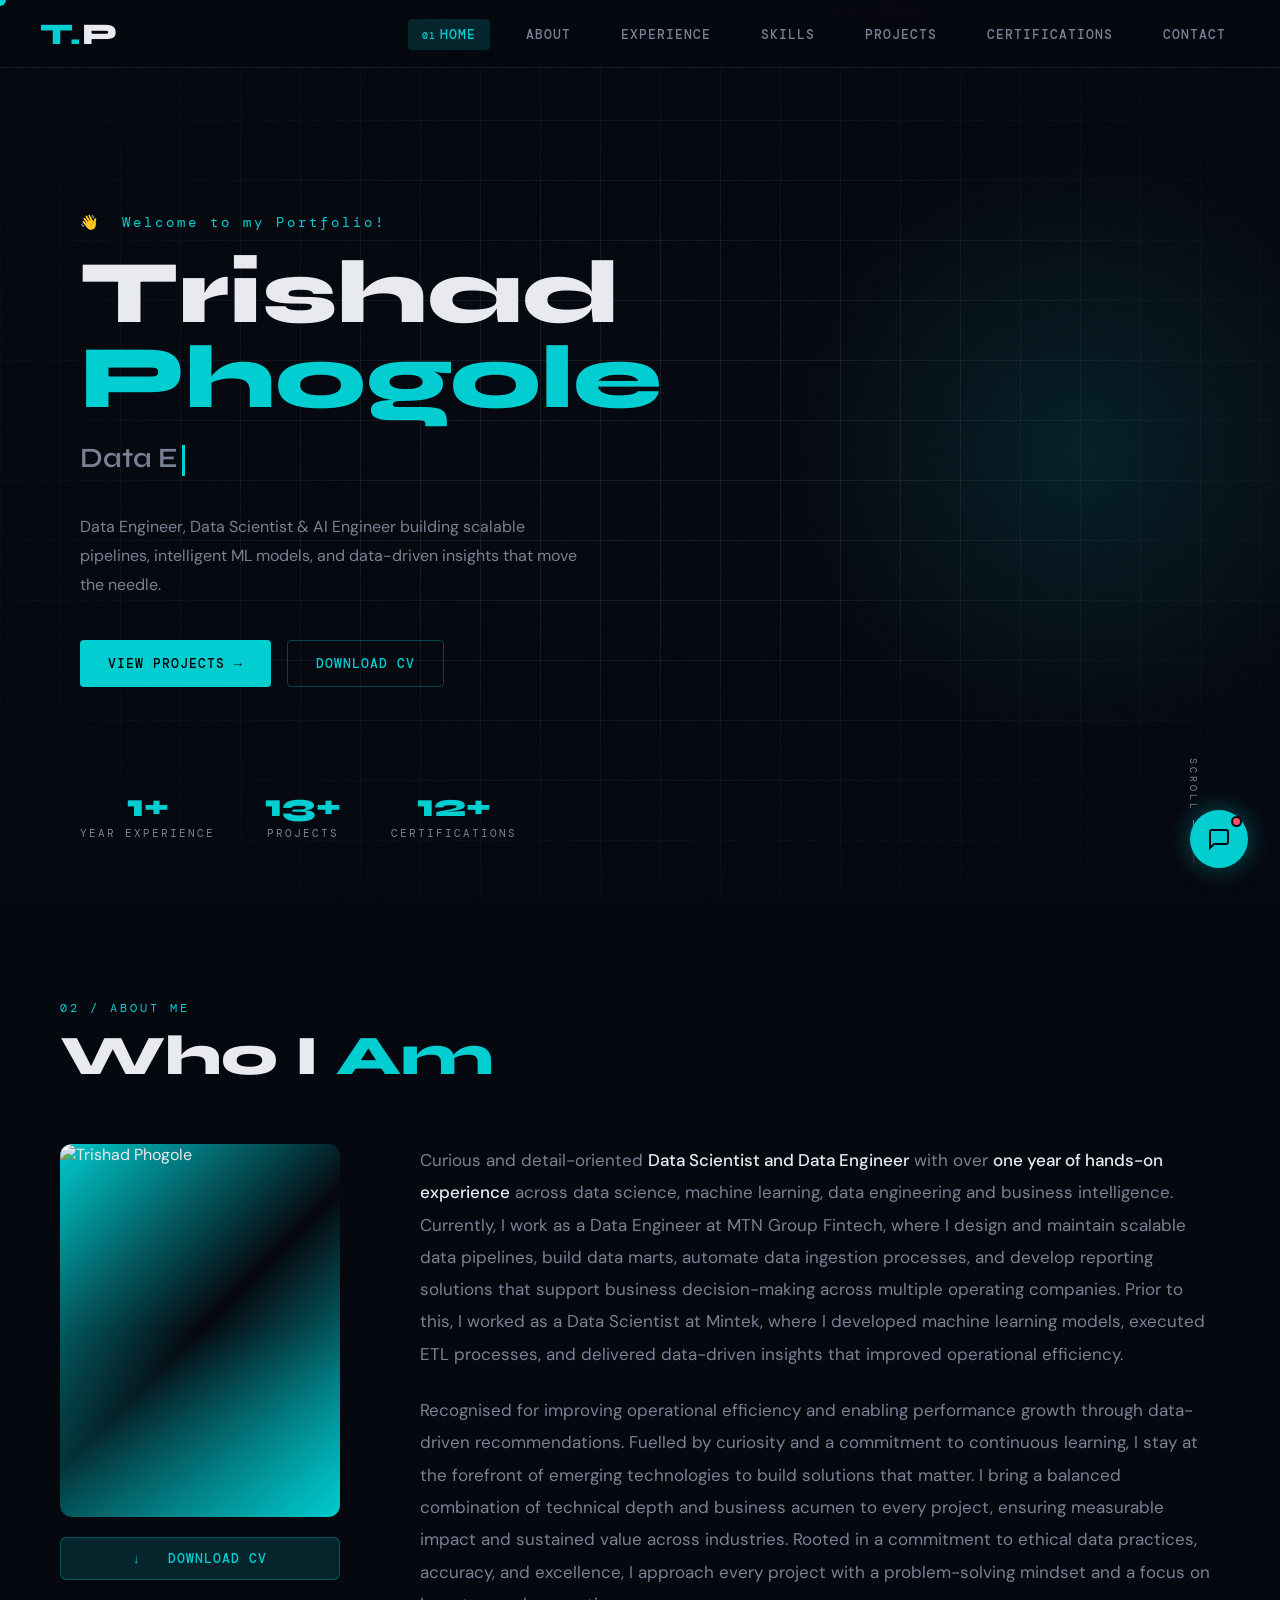
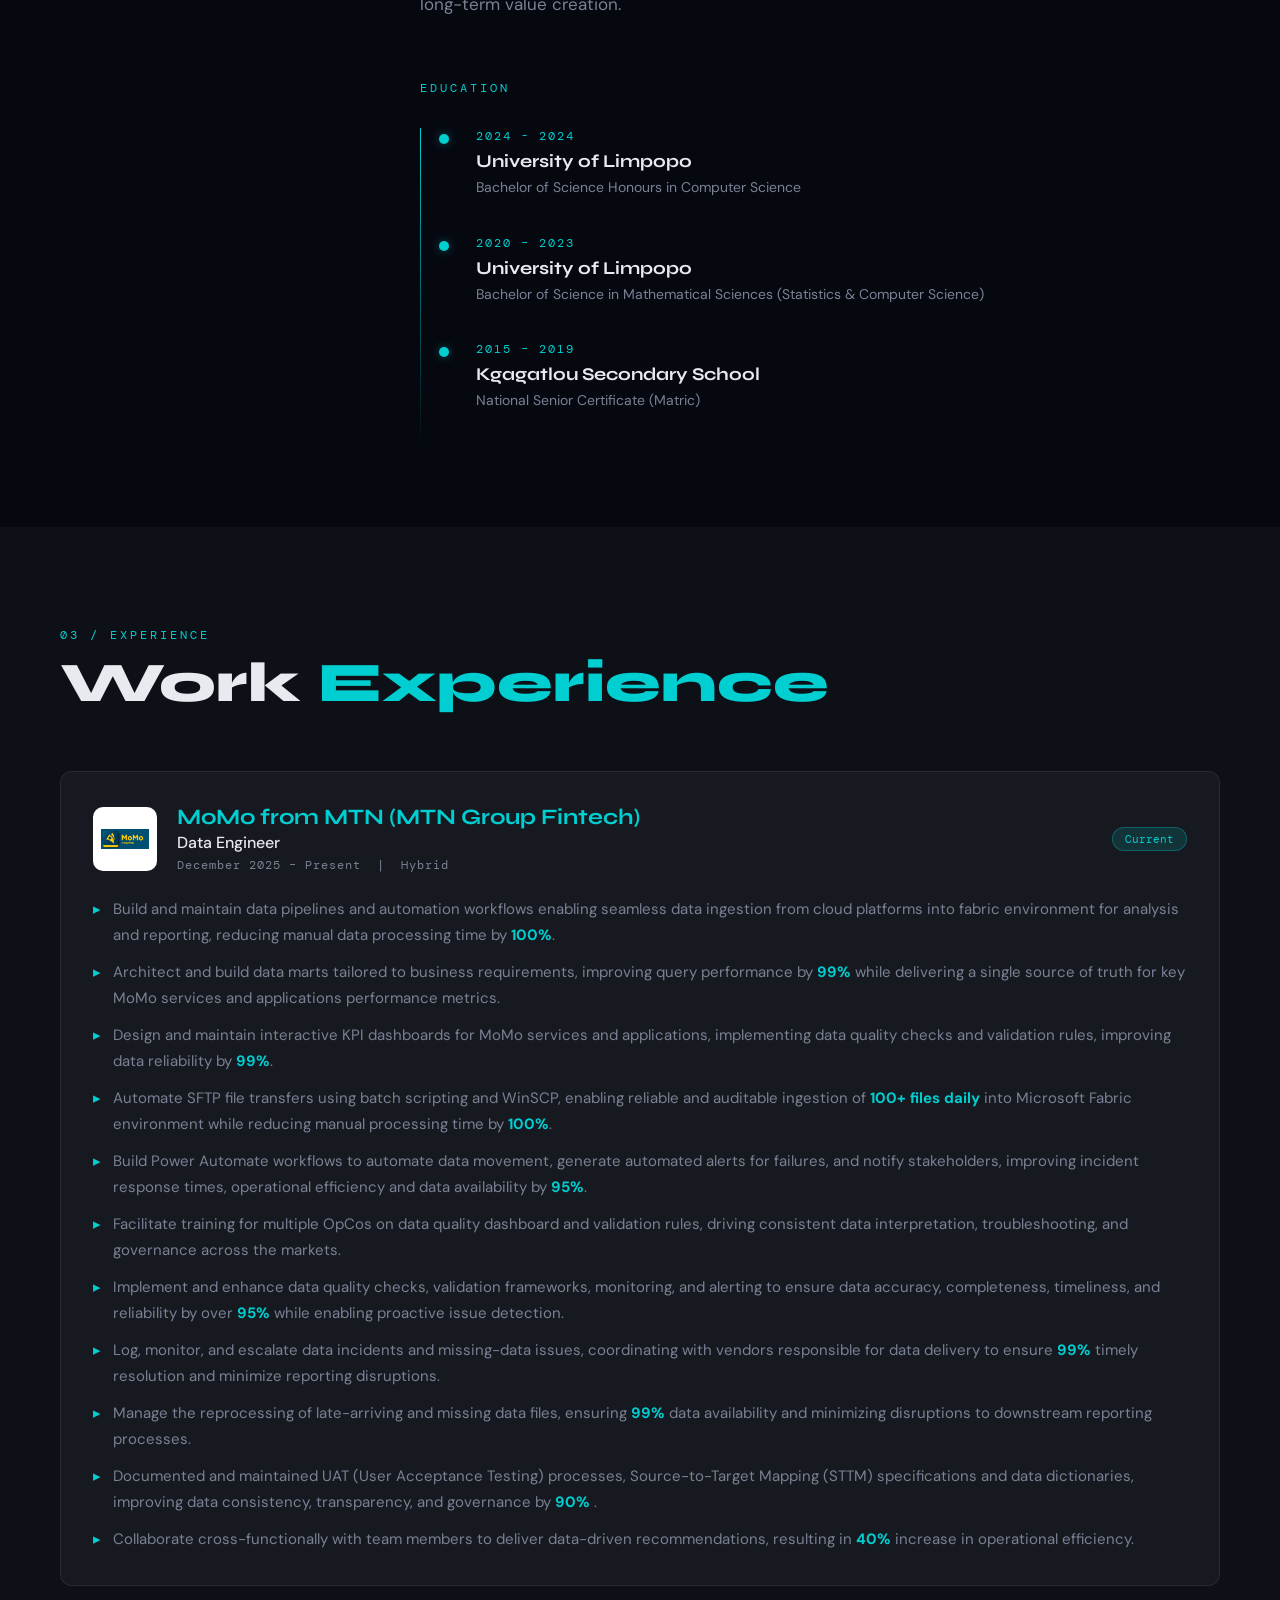
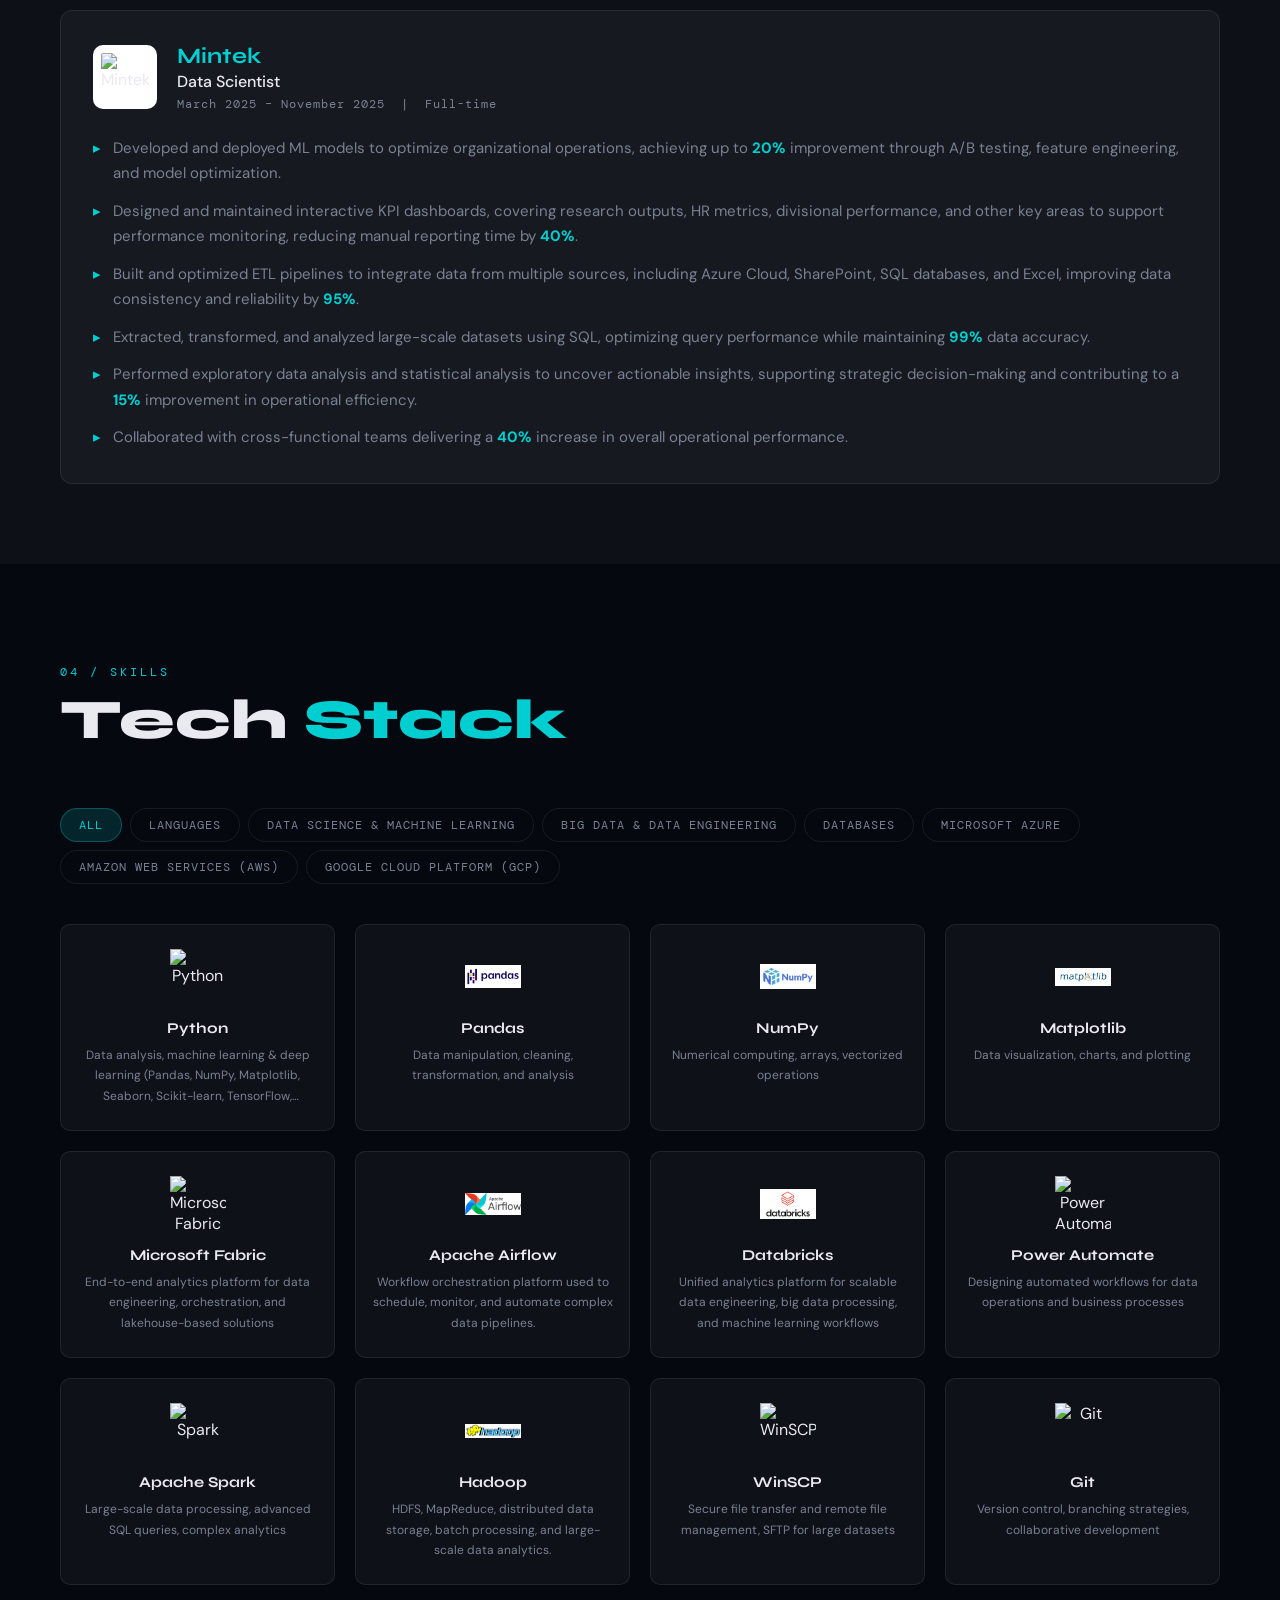
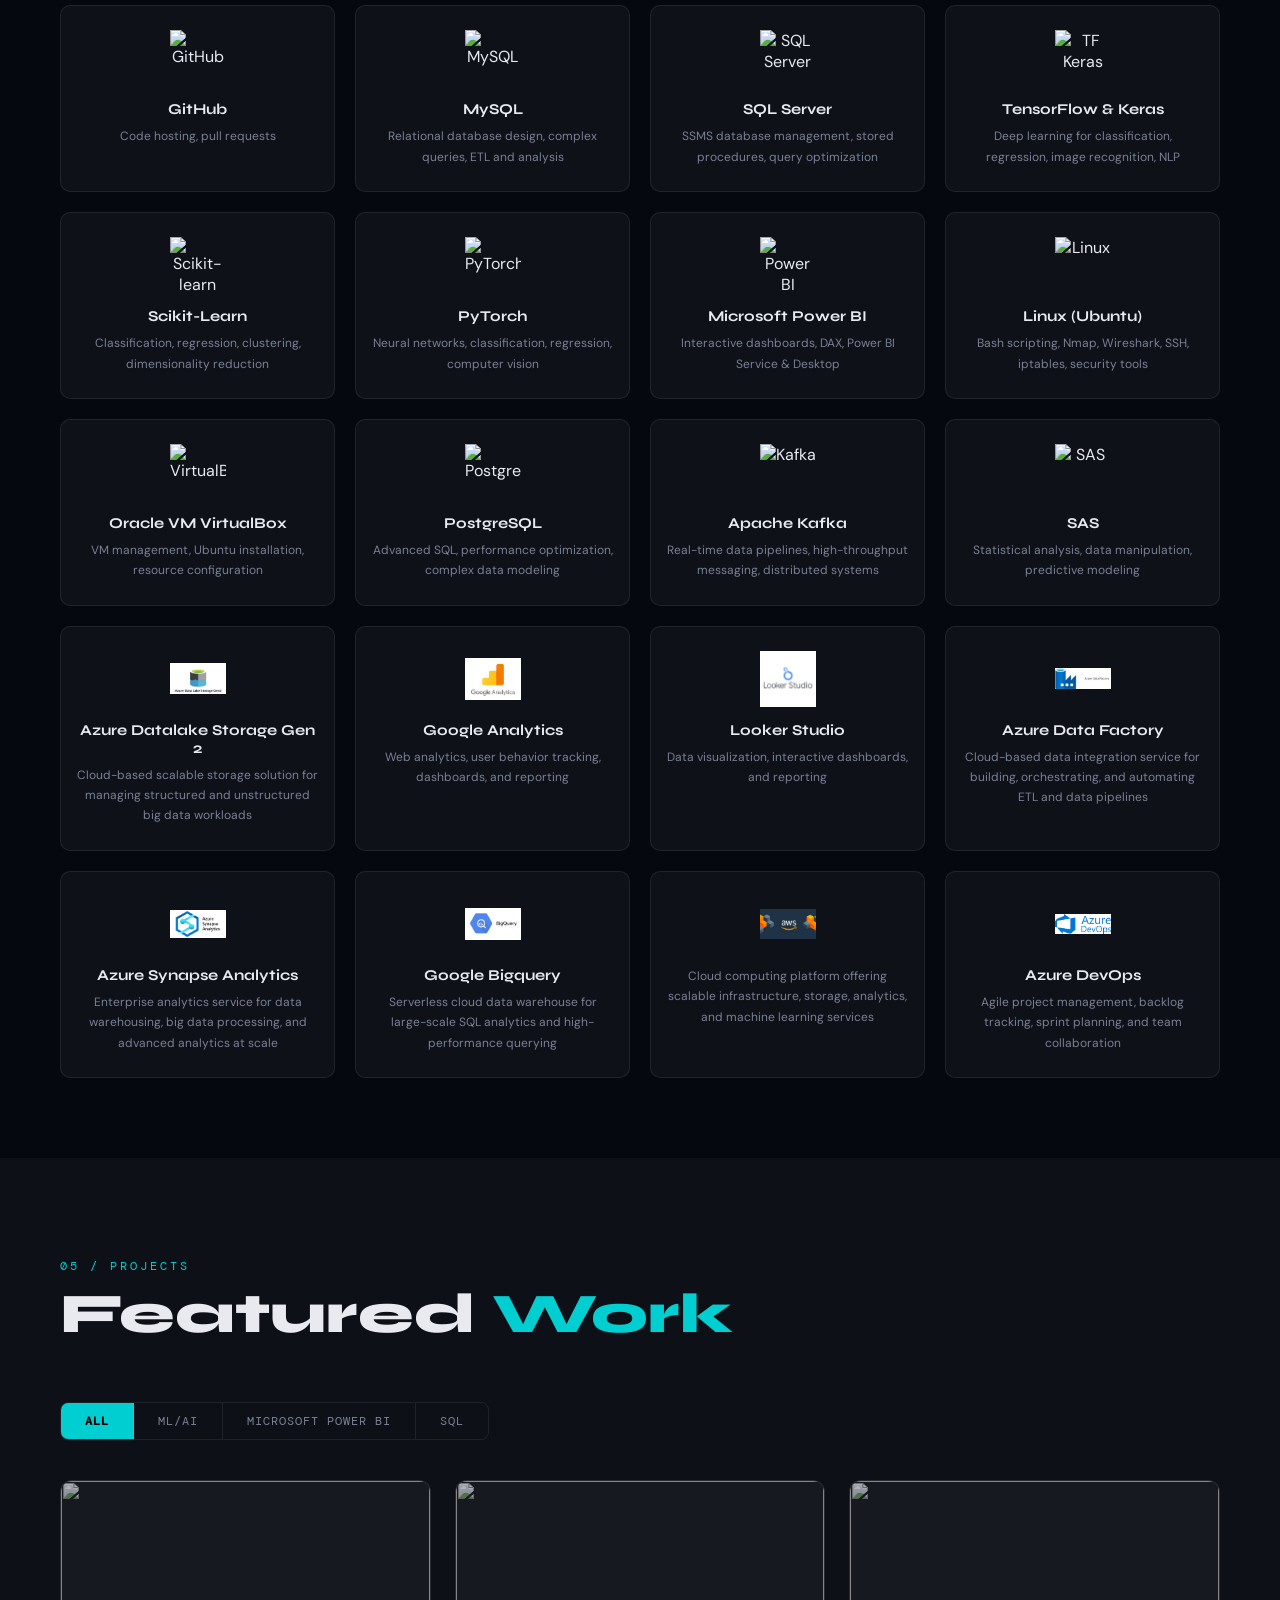
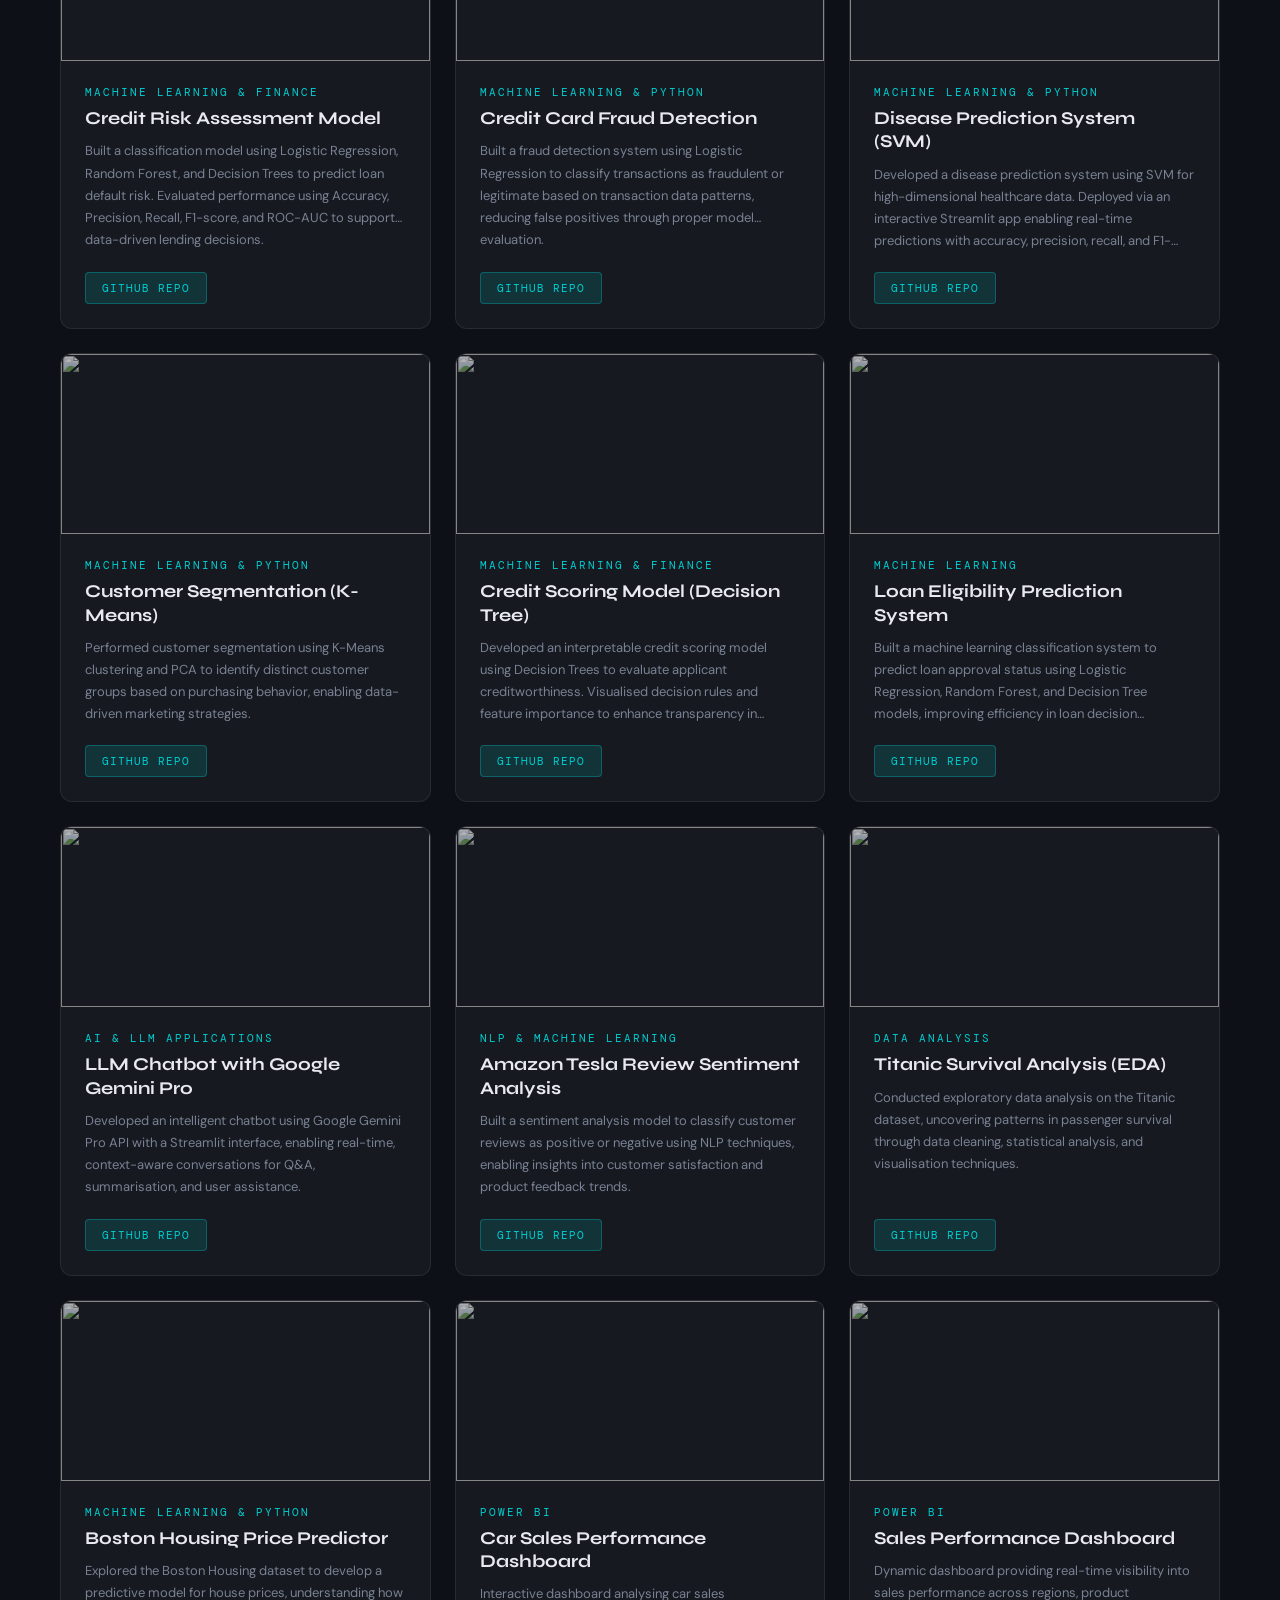
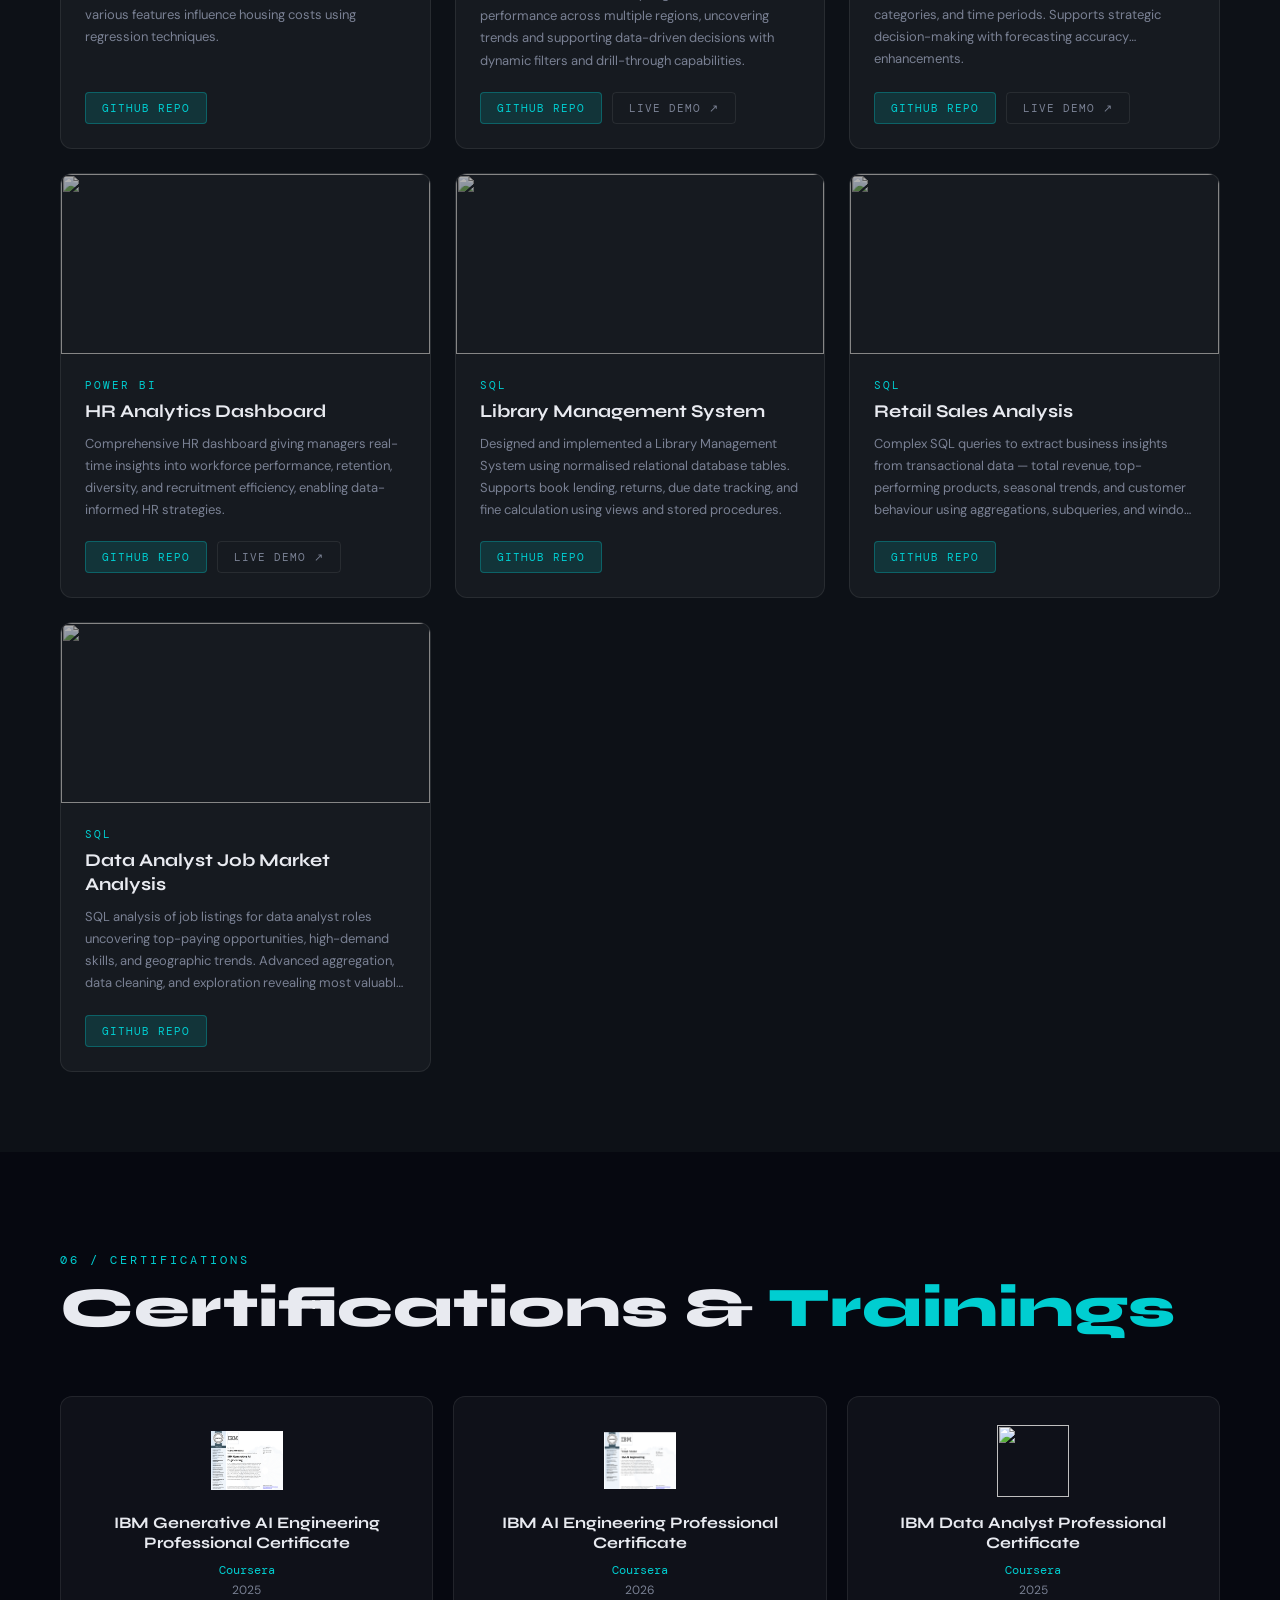
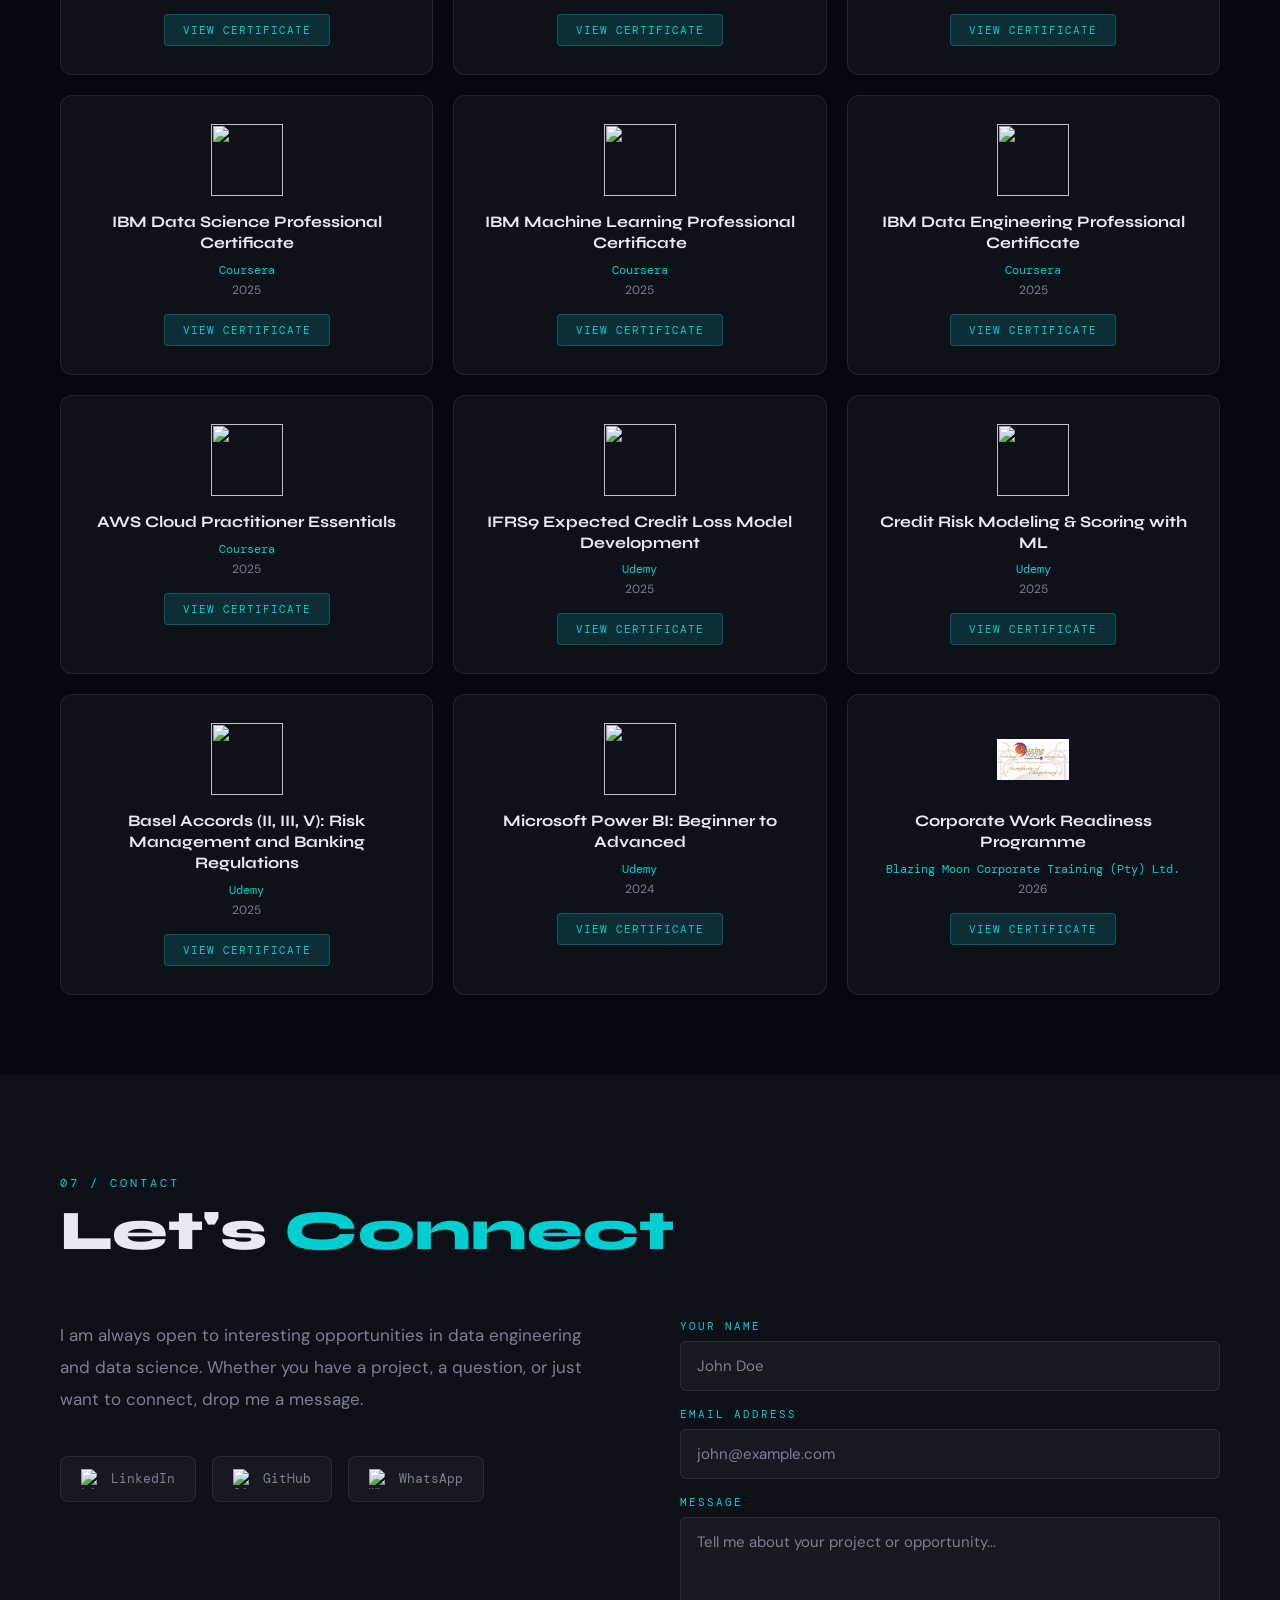
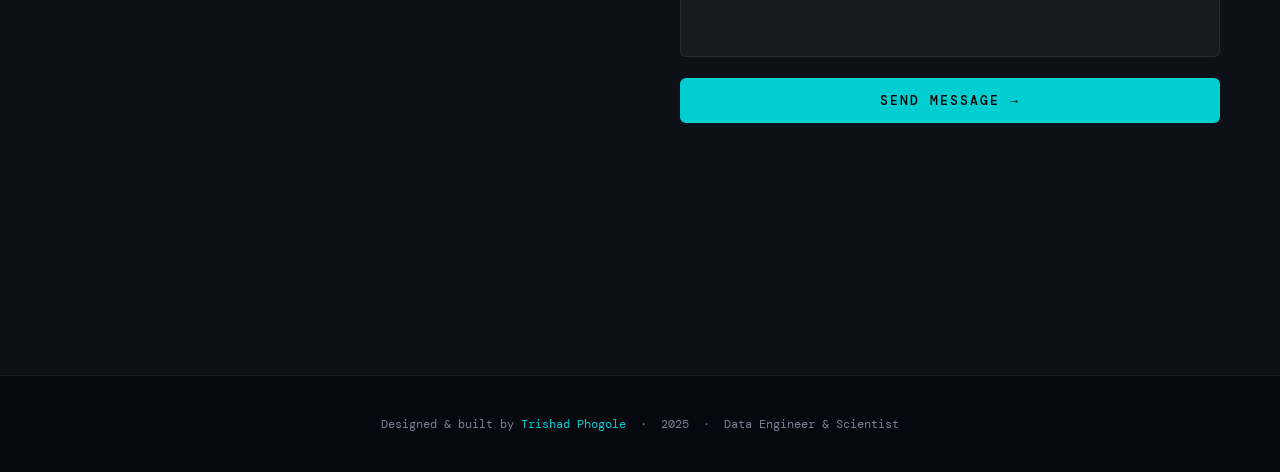
==== index.html @ 7165e91a "updates" ====
<!DOCTYPE html>
<html lang="en">
<head>
  <meta charset="UTF-8" />
  <meta http-equiv="X-UA-Compatible" content="IE=edge">
  <meta name="viewport" content="width=device-width, initial-scale=1" />
  <title>Trishad Phogole | Data Engineer & Data Scientist</title>
  <link rel="preconnect" href="https://fonts.googleapis.com">
  <link rel="preconnect" href="https://fonts.gstatic.com" crossorigin>
  <link href="https://fonts.googleapis.com/css2?family=Syne:wght@400;600;700;800&family=DM+Mono:wght@300;400;500&family=DM+Sans:wght@300;400;500&display=swap" rel="stylesheet">
  <link rel="stylesheet" href="style.css" />
</head>
<body>

<!-- Loading Screen -->
<div id="loader">
  <div class="loader-name">TRISHAD PHOGOLE</div>
  <div class="loader-bar-wrap"><div class="loader-bar" id="loaderBar"></div></div>
  <div class="loader-pct" id="loaderPct">0%</div>
</div>

<!-- Custom Cursor -->
<div class="cursor" id="cursor"></div>
<div class="cursor-ring" id="cursorRing"></div>

<!-- Navbar -->
<nav class="navbar" id="navbar">
  <a class="nav-brand" href="#home">T.<span>P</span></a>
  <ul class="link-group">
    <li class="link active"><a href="#home" data-num="01">Home</a></li>
    <li class="link"><a href="#about" data-num="02">About</a></li>
    <li class="link"><a href="#experience" data-num="03">Experience</a></li>
    <li class="link"><a href="#skills" data-num="04">Skills</a></li>
    <li class="link"><a href="#projects" data-num="05" data-force="projects">Projects</a></li>
    <li class="link"><a href="#certifications" data-num="06">Certifications</a></li>
    <li class="link"><a href="#contact" data-num="07">Contact</a></li>
  </ul>
  <button class="hamburger" id="hamburger" aria-label="Menu">
    <span></span><span></span><span></span>
  </button>
</nav>

<!-- Mobile Menu -->
<div class="mobile-menu" id="mobileMenu">
  <ul class="link-group" style="display:flex;flex-direction:column;width:100%">
    <li class="link"><a href="#home" data-num="01">Home</a></li>
    <li class="link"><a href="#about" data-num="02">About</a></li>
    <li class="link"><a href="#experience" data-num="03">Experience</a></li>
    <li class="link"><a href="#skills" data-num="04">Skills</a></li>
    <li class="link"><a href="#projects" data-num="05">Projects</a></li>
    <li class="link"><a href="#certifications" data-num="06">Certifications</a></li>
    <li class="link"><a href="#contact" data-num="07">Contact</a></li>
  </ul>
</div>

<!-- ─── HOME ─────────────────────────────────────── -->
<section id="home">
  <div class="home-bg-grid"></div>
  <div class="home-bg-orb"></div>
  <img src="WhatsApp Image 2025-07-07 at 14.20.15.jpeg" class="home-img" alt="Trishad Phogole">

  <div class="home-content">
    <div class="home-greeting">👋&nbsp; Welcome to my Portfolio!</div>
    <h1 class="home-name">Trishad<br><span class="teal">Phogole</span></h1>
    <div class="home-roles" id="typeTarget"><span class="type-cursor"></span></div>
    <p class="home-desc">
      Data Engineer, Data Scientist & AI Engineer building scalable pipelines, intelligent ML models, and data-driven insights that move the needle.
    </p>
    <div class="home-cta">
      <a href="#projects" class="btn-primary">View Projects →</a>
      <a href="Trishad Phogole.pdf" download class="btn-outline">Download CV</a>
    </div>
  </div>

  <div class="home-stats">
    <div class="stat-item">
      <div class="stat-number">1+</div>
      <!-- <div class="stat-number" data-count="1">0</div> -->
      <div class="stat-label">Year Experience</div>
    </div>
    <div class="stat-item">
      <div class="stat-number" data-count="13">0</div>
      <div class="stat-label">Projects</div>
    </div>
    <div class="stat-item">
      <div class="stat-number" data-count="12">0</div>
      <div class="stat-label">Certifications</div>
    </div>
  </div>

  <div class="scroll-indicator">
    <span class="scroll-text">Scroll</span>
    <div class="scroll-line"></div>
  </div>
</section>

<!-- ─── ABOUT ─────────────────────────────────────── -->
<section id="about">
  <div class="section-label reveal">02 / About Me</div>
  <div class="section-title reveal reveal-delay-1">Who I <em>Am</em></div>

  <div class="about-grid">
    <div class="about-photo-wrap reveal">
      <div class="about-photo-frame">
        <img src="WhatsApp Image 2025-07-07 at 14.20.15.jpeg" class="about-img" alt="Trishad Phogole">
      </div>
      <a href="Trishad Phogole.pdf" download class="download-cv-btn">
        ↓ &nbsp; Download CV
      </a>
    </div>

    <div class="about-text">
      <p class="reveal reveal-delay-1">
        Curious and detail-oriented <strong>Data Scientist and Data Engineer</strong> with over <strong>one year of hands-on experience</strong> across data science, machine learning, data engineering and business intelligence. Currently, I work as a Data Engineer at MTN Group Fintech, where I design and maintain scalable data pipelines, build data marts, automate data ingestion processes, and develop reporting solutions that support business decision-making across multiple operating companies. Prior to this, I worked as a Data Scientist at Mintek, where I developed machine learning models, executed ETL processes, and delivered data-driven insights that improved operational efficiency. 
      </p>
      <p class="reveal reveal-delay-2">
        Recognised for improving operational efficiency and enabling performance growth through data-driven recommendations. Fuelled by curiosity and a commitment to continuous learning, I stay at the forefront of emerging technologies to build solutions that matter.
        I bring a balanced combination of technical depth and business acumen to every project, ensuring measurable impact and sustained value across industries. Rooted in a commitment to ethical data practices, accuracy, and excellence, I approach every project with a problem-solving mindset and a focus on long-term value creation.

      </p>

      <!-- Education Timeline -->
      <div class="timeline reveal reveal-delay-3">
        <div class="timeline-title">Education</div>
        <div class="timeline-items">
            <div class="timeline-item">
            <div class="timeline-year">2024 - 2024</div>
            <div class="timeline-place">University of Limpopo</div>
            <div class="timeline-degree">Bachelor of Science Honours in Computer Science</div>
            </div>
          <div class="timeline-item">
            <div class="timeline-year">2020 – 2023</div>
            <div class="timeline-place">University of Limpopo</div>
            <div class="timeline-degree">Bachelor of Science in Mathematical Sciences (Statistics & Computer Science)</div>
          </div>
             <div class="timeline-item">
            <div class="timeline-year">2015 – 2019</div>
            <div class="timeline-place">Kgagatlou Secondary School</div>
            <div class="timeline-degree">National Senior Certificate (Matric)</div>
          </div>
        </div>
      </div>
    </div>
  </div>
</section>

<!-- ─── EXPERIENCE ─────────────────────────────────── -->
<section id="experience">
  <div class="section-label reveal">03 / Experience</div>
  <div class="section-title reveal reveal-delay-1">Work <em>Experience</em></div>

  <div class="exp-cards">
    <!-- MoMo -->
    <div class="exp-card reveal reveal-delay-2">
      <div class="exp-header">
        <img src="MoMo.jpg" class="company-logo" alt="MoMo">
        <div class="exp-meta">
          <div class="company-name">MoMo from MTN (MTN Group Fintech)</div>
          <div class="job-title">Data Engineer</div>
          <div class="experience-period">December 2025 – Present &nbsp;|&nbsp; Hybrid</div>
        </div>
        <span class="exp-badge">Current</span>
      </div>
      <ul class="experience-responsibilities">
        <li>Build and maintain data pipelines and automation workflows enabling seamless data ingestion from cloud platforms into fabric environment for analysis and reporting, reducing manual data processing time by <strong style="color:var(--teal)">100%</strong>.</li>
        <li>Architect and build data marts tailored to business requirements, improving query performance by <strong style="color:var(--teal)">99% </strong>while delivering a single source of truth for key MoMo services and applications performance metrics.</li>
        <li>Design and maintain interactive KPI dashboards for MoMo services and applications, implementing data quality checks and validation rules, improving data reliability by <strong style="color:var(--teal)">99%</strong>.</li>
        <li>Automate SFTP file transfers using batch scripting and WinSCP, enabling reliable and auditable ingestion of <strong style="color:var(--teal)">100+ files daily</strong> into Microsoft Fabric environment while reducing manual processing time by <strong style="color:var(--teal)">100%</strong>.</li>
        <li>Build Power Automate workflows to automate data movement, generate automated alerts for failures, and notify stakeholders, improving incident response times, operational efficiency and data availability by <strong style="color:var(--teal)">95%</strong>.</li>
        <li>Facilitate training for multiple OpCos on data quality dashboard and validation rules, driving consistent data interpretation, troubleshooting, and governance across the markets.</li>
        <li>Implement and enhance data quality checks, validation frameworks, monitoring, and alerting to ensure data accuracy, completeness, timeliness, and reliability by over <strong style="color:var(--teal)">95%</strong> while enabling proactive issue detection.</li>
        <li>Log, monitor, and escalate data incidents and missing-data issues, coordinating with vendors responsible for data delivery to ensure <strong style="color:var(--teal)">99% </strong> timely resolution and minimize reporting disruptions.</li>
         <li>Manage the reprocessing of late-arriving and missing data files, ensuring <strong style="color:var(--teal)">99% </strong> data availability and minimizing disruptions to downstream reporting processes.</li>
        <li>Documented and maintained UAT (User Acceptance Testing) processes, Source-to-Target Mapping (STTM) specifications and data dictionaries, improving data consistency, transparency, and governance by <strong style="color:var(--teal)">90% </strong>.</li>
        <li>Collaborate cross-functionally with team members to deliver data-driven recommendations, resulting in <strong style="color:var(--teal)">40% </strong> increase in operational efficiency.</li>
      </ul>
    </div>

    <!-- Mintek -->
    <div class="exp-card reveal reveal-delay-3">
      <div class="exp-header">
        <img src="logo-resized-mintek-with-text.29ddd1cc.png" class="company-logo" alt="Mintek">
        <div class="exp-meta">
          <div class="company-name">Mintek</div>
          <div class="job-title">Data Scientist</div>
          <div class="experience-period">March 2025 – November 2025 &nbsp;|&nbsp; Full-time</div>
        </div>
      </div>
      <ul class="experience-responsibilities">
        <li>Developed and deployed ML models to optimize organizational operations, achieving up to <strong style="color:var(--teal)">20%</strong> improvement through A/B testing, feature engineering, and model optimization.</li>
        <li>Designed and maintained interactive KPI dashboards, covering research
outputs, HR metrics, divisional performance, and other key areas to support 
performance monitoring, reducing manual reporting time by <strong style="color:var(--teal)">40%</strong>.</li>
        <li>Built and optimized ETL pipelines to integrate data from multiple sources, including Azure Cloud, SharePoint, SQL databases, and Excel, improving data consistency and reliability by <strong style="color:var(--teal)">95%</strong>.</li>
        <li>Extracted, transformed, and analyzed large-scale datasets using SQL, optimizing query performance while maintaining<strong style="color:var(--teal)"> 99%</strong> data accuracy.</li>
        <li>Performed exploratory data analysis and statistical analysis to uncover actionable insights, supporting strategic decision-making and contributing to a <strong style="color:var(--teal)">15%</strong> improvement in operational efficiency.</li>
        <li>Collaborated with cross-functional teams delivering a <strong style="color:var(--teal)">40%</strong> increase in overall operational performance.</li>
      </ul>
    </div>
  </div>
</section>

<!-- ─── SKILLS ─────────────────────────────────────── -->
<section id="skills">
  <div class="section-label reveal">04 / Skills</div>
  <div class="section-title reveal reveal-delay-1">Tech <em>Stack</em></div>

  <div class="skills-filter reveal reveal-delay-2">
    <button class="filter-btn active" data-filter="all">All</button>
    <button class="filter-btn" data-filter="languages">Languages</button>
    <button class="filter-btn" data-filter="Data Science & Machine Learning">Data Science & Machine Learning</button>
    <button class="filter-btn" data-filter="Big Data & Data Engineering">Big Data & Data Engineering</button>
    <button class="filter-btn" data-filter="databases">Databases</button>
    <button class="filter-btn" data-filter="Microsoft Azure">Microsoft Azure</button>
    <button class="filter-btn" data-filter="AWS">Amazon Web Services (AWS)</button>
    <button class="filter-btn" data-filter="GCP">Google Cloud Platform (GCP)</button>
    
  </div>

  <div class="skills-container">
    <div class="skill-card reveal" data-cat="languages">
      <img src="python.png" class="skill-img" alt="Python">
      <div class="skill-name">Python</div>
      <div class="skill-info">Data analysis, machine learning & deep learning (Pandas, NumPy, Matplotlib, Seaborn, Scikit-learn, TensorFlow, PyTorch)</div>
    </div>
      <div class="skill-card reveal reveal-delay-1" data-cat="Data Science & Machine Learning">
      <img src="pandas.png" class="skill-img" alt="Power BI">
      <div class="skill-name">Pandas</div>
      <div class="skill-info">Data manipulation, cleaning, transformation, and analysis</div>
    </div>
      <div class="skill-card reveal reveal-delay-1" data-cat="Data Science & Machine Learning">
      <img src="numpy.png" class="skill-img" alt="Power BI">
      <div class="skill-name">NumPy</div>
      <div class="skill-info">Numerical computing, arrays, vectorized operations</div>
    </div>
      <div class="skill-card reveal reveal-delay-1" data-cat="Data Science & Machine Learning">
      <img src="matplotlib.png" class="skill-img" alt="Power BI">
      <div class="skill-name">Matplotlib</div>
      <div class="skill-info">Data visualization, charts, and plotting</div>
    </div>
    <div class="skill-card reveal reveal-delay-2" data-cat="Big Data & Data Engineering">
      <img src="microsoft fabric.jpg" class="skill-img" alt="Microsoft Fabric">
      <div class="skill-name">Microsoft Fabric</div>
      <div class="skill-info">End-to-end analytics platform for data engineering, orchestration, and lakehouse-based solutions</div>
    </div>
    <div class="skill-card reveal reveal-delay-2" data-cat="Big Data & Data Engineering">
      <img src="airflow.png" class="skill-img" alt="Apache Airflow">
      <div class="skill-name">Apache Airflow</div>
      <div class="skill-info">Workflow orchestration platform used to schedule, monitor, and automate complex data pipelines.</div>
    </div>
    <div class="skill-card reveal reveal-delay-2" data-cat="Microsoft Azure">
  <img src="databricks.png" class="skill-img" alt="Databricks"> 
  <div class="skill-name">Databricks</div> 
  <div class="skill-info">Unified analytics platform for scalable data engineering, big data processing, and machine learning workflows</div>
</div>
    <div class="skill-card reveal reveal-delay-3" data-cat="Big Data & Data Engineering">
      <img src="microsoft power automate.png" class="skill-img" alt="Power Automate">
      <div class="skill-name">Power Automate</div>
      <div class="skill-info">Designing automated workflows for data operations and business processes</div>
    </div>
    <div class="skill-card reveal" data-cat="Big Data & Data Engineering">
      <img src="spark.png" class="skill-img" alt="Spark">
      <div class="skill-name">Apache Spark</div>
      <div class="skill-info">Large-scale data processing, advanced SQL queries, complex analytics</div>
    </div>
    <div class="skill-card reveal" data-cat="Big Data & Data Engineering">
    <img src="hadoop.png" class="skill-img" alt="Hadoop">
    <div class="skill-name">Hadoop</div>
    <div class="skill-info">
    HDFS, MapReduce, distributed data storage, batch processing, and large-scale data analytics.
    </div>
    </div>
    <div class="skill-card reveal reveal-delay-1" data-cat="Big Data & Data Engineering">
      <img src="WinScp.jpg" class="skill-img" alt="WinSCP">
      <div class="skill-name">WinSCP</div>
      <div class="skill-info">Secure file transfer and remote file management, SFTP for large datasets</div>
    </div>
    <div class="skill-card reveal reveal-delay-2" data-cat="Big Data & Data Engineering">
      <img src="git.png" class="skill-img" alt="Git">
      <div class="skill-name">Git</div>
      <div class="skill-info">Version control, branching strategies, collaborative development</div>
    </div>
    <div class="skill-card reveal reveal-delay-3" data-cat="Big Data & Data Engineering">
      <img src="github.png" class="skill-img" alt="GitHub">
      <div class="skill-name">GitHub</div>
      <div class="skill-info">Code hosting, pull requests</div>
    </div>
    <div class="skill-card reveal reveal-delay-1" data-cat="databases">
      <img src="mysql.png" class="skill-img" alt="MySQL">
      <div class="skill-name">MySQL</div>
      <div class="skill-info">Relational database design, complex queries, ETL and analysis</div>
    </div>
    <div class="skill-card reveal reveal-delay-2" data-cat="databases">
      <img src="sql-server.png" class="skill-img" alt="SQL Server">
      <div class="skill-name">SQL Server</div>
      <div class="skill-info">SSMS database management, stored procedures, query optimization</div>
    </div>
    <div class="skill-card reveal reveal-delay-3" data-cat="Data Science & Machine Learning">
      <img src="Tensorflow Keras.png" class="skill-img" alt="TF Keras">
      <div class="skill-name">TensorFlow & Keras</div>
      <div class="skill-info">Deep learning for classification, regression, image recognition, NLP</div>
    </div>
    <div class="skill-card reveal" data-cat="Data Science & Machine Learning">
      <img src="scikit-learn.png" class="skill-img" alt="Scikit-learn">
      <div class="skill-name">Scikit-Learn</div>
      <div class="skill-info">Classification, regression, clustering, dimensionality reduction</div>
    </div>
    <div class="skill-card reveal reveal-delay-1" data-cat="Data Science & Machine Learning">
      <img src="pytorch.png" class="skill-img" alt="PyTorch">
      <div class="skill-name">PyTorch</div>
      <div class="skill-info">Neural networks, classification, regression, computer vision</div>
    </div>
    <div class="skill-card reveal reveal-delay-1" data-cat="Data Science & Machine Learning">
      <img src="Power-BI-Logo-700x394.png" class="skill-img" alt="Power BI">
      <div class="skill-name">Microsoft Power BI</div>
      <div class="skill-info">Interactive dashboards, DAX, Power BI Service & Desktop</div>
    </div>
    <div class="skill-card reveal reveal-delay-2" data-cat="Big Data & Data Engineering">
      <img src="linux.jpg" class="skill-img" alt="Linux">
      <div class="skill-name">Linux (Ubuntu)</div>
      <div class="skill-info">Bash scripting, Nmap, Wireshark, SSH, iptables, security tools</div>
    </div>
    <div class="skill-card reveal reveal-delay-3" data-cat="Big Data & Data Engineering">
      <img src="Oracle VM VirtualBox.jpg" class="skill-img" alt="VirtualBox">
      <div class="skill-name">Oracle VM VirtualBox</div>
      <div class="skill-info">VM management, Ubuntu installation, resource configuration</div>
    </div>
    <div class="skill-card reveal" data-cat="databases">
      <img src="postgresql-logo.png" class="skill-img" alt="PostgreSQL">
      <div class="skill-name">PostgreSQL</div>
      <div class="skill-info">Advanced SQL, performance optimization, complex data modeling</div>
    </div>
    <div class="skill-card reveal reveal-delay-1" data-cat="Big Data & Data Engineering">
      <img src="kafka.jpg" class="skill-img" alt="Kafka">
      <div class="skill-name">Apache Kafka</div>
      <div class="skill-info">Real-time data pipelines, high-throughput messaging, distributed systems</div>
    </div>
    <div class="skill-card reveal reveal-delay-2" data-cat="languages">
      <img src="sas.png" class="skill-img" alt="SAS">
      <div class="skill-name">SAS</div>
      <div class="skill-info">Statistical analysis, data manipulation, predictive modeling</div>
    </div>
     <div class="skill-card reveal reveal-delay-3" data-cat= "Microsoft Azure">
      <img src="ADLS Gen 2.png" class="skill-img" alt="R">
      <div class="skill-name">Azure Datalake Storage Gen 2</div>
      <div class="skill-info">Cloud-based scalable storage solution for managing structured and unstructured big data workloads</div>
    </div>
    <div class="skill-card reveal reveal-delay-3" data-cat= "GCP">
      <img src="G Analytics.png" class="skill-img" alt="R">
      <div class="skill-name">Google Analytics</div>
      <div class="skill-info">Web analytics, user behavior tracking, dashboards, and reporting</div>
    </div>
     <div class="skill-card reveal reveal-delay-3" data-cat= "Data Science & Machine Learning">
      <img src="looker studio.png" class="skill-img" alt="R">
      <div class="skill-name">Looker Studio</div>
      <div class="skill-info">Data visualization, interactive dashboards, and reporting</div>
    </div>
    <div class="skill-card reveal reveal-delay-3" data-cat= "Microsoft Azure">
      <img src="Azure Data Factory.jpg" class="skill-img" alt="R">
      <div class="skill-name">Azure Data Factory</div>
      <div class="skill-info">Cloud-based data integration service for building, orchestrating, and automating ETL and data pipelines</div>
    </div>
    <div class="skill-card reveal reveal-delay-3" data-cat= "Microsoft Azure">
      <img src="azure synapse analytics.jpg" class="skill-img" alt="R">
      <div class="skill-name">Azure Synapse Analytics</div>
      <div class="skill-info">Enterprise analytics service for data warehousing, big data processing, and advanced analytics at scale</div>
    </div>
    <div class="skill-card reveal reveal-delay-3" data-cat= "GCP">
      <img src="Google Bigquery.png" class="skill-img" alt="R">
      <div class="skill-name">Google Bigquery</div>
      <div class="skill-info">Serverless cloud data warehouse for large-scale SQL analytics and high-performance querying</div>
    </div>
    <div class="skill-card reveal reveal-delay-3" data-cat= "AWS">
      <img src="AWS__.jpg" class="skill-img" alt="R">
      <div class="skill-info"> Cloud computing platform offering scalable infrastructure, storage, analytics, and machine learning services</div>
    </div>
    <div class="skill-card reveal reveal-delay-3" data-cat= "Microsoft Azure">
      <img src="devops.png" class="skill-img" alt="R">
      <div class="skill-name">Azure DevOps</div>
      <div class="skill-info">Agile project management, backlog tracking, sprint planning, and team collaboration</div>
    </div>
  </div>
</section>

<!-- ─── PROJECTS ───────────────────────────────────── -->
<section id="projects">
  <div class="section-label reveal">05 / Projects</div>
  <div class="section-title reveal reveal-delay-1">Featured <em>Work</em></div>

  <div class="project-tabs reveal reveal-delay-2">
    <button class="tab-btn active" data-tab="all">All</button>
    <!-- <button class="tab-btn" data-tab="data-engineering">Data engineering</button>-->
    <button class="tab-btn" data-tab="ml">ML/AI</button>
    <button class="tab-btn" data-tab="bi">Microsoft Power BI</button>
    <button class="tab-btn" data-tab="sql">SQL</button>
  </div>

  <!-- All Projects -->
  <div class="tab-content active" id="tab-all">

    <div class="project-card reveal">
  <img src="project-5.jpg" class="project-img" alt="">
  <div class="project-body">
    <div class="project-cat">Machine Learning & Finance</div>
    <div class="project-title">Credit Risk Assessment Model</div>
    <div class="project-info">
      Built a classification model using Logistic Regression, Random Forest, and Decision Trees to predict loan default risk. Evaluated performance using Accuracy, Precision, Recall, F1-score, and ROC-AUC to support data-driven lending decisions.
    </div>
    <div class="project-btn-grp">
      <a href="https://github.com/TrishadKano/DATA-SCIENCE-PROJECTS/blob/main/MACHINE%20LEARNING%20%26%20AI%20PROJECTS/CreditRiskAssessmentModel.ipynb" class="project-btn github" target="_blank">GitHub Repo</a>
    </div>
  </div>
</div>
    <div class="project-card reveal reveal-delay-1">
      <img src="project-5.jpg" class="project-img" alt="">
      <div class="project-body">
         <div class="project-cat">Machine learning & Python</div>
        <div class="project-title">Credit Card Fraud Detection</div>
        <div class="project-info">Built a fraud detection system using Logistic Regression to classify transactions as fraudulent or legitimate based on transaction data patterns, reducing false positives through proper model evaluation.</div>
        <div class="project-btn-grp">
          <a href="https://github.com/TrishadKano/DATA-SCIENCE-PROJECTS/blob/main/MACHINE%20LEARNING%20%26%20AI%20PROJECTS/Credit_Fraud_Detection.ipynb" class="project-btn github" target="_blank">GitHub Repo</a>
        </div>
      </div>
    </div>
    <div class="project-card reveal reveal-delay-2">
      <img src="project-5.jpg" class="project-img" alt="">
      <div class="project-body">
         <div class="project-cat">Machine learning & Python</div>
        <div class="project-title">Disease Prediction System (SVM)</div>
        <div class="project-info">Developed a disease prediction system using SVM for high-dimensional healthcare data. Deployed via an interactive Streamlit app enabling real-time predictions with accuracy, precision, recall, and F1-score evaluation.</div>
        <div class="project-btn-grp">
          <a href="https://github.com/TrishadKano/DATA-SCIENCE-PROJECTS/blob/main/MACHINE%20LEARNING%20%26%20AI%20PROJECTS/Diabetes_Predictive%20System.py" class="project-btn github" target="_blank">GitHub Repo</a>
        </div>
      </div>
    </div>
    <div class="project-card reveal reveal-delay-3">
      <img src="project-5.jpg" class="project-img" alt="">
      <div class="project-body">
          <div class="project-cat">Machine learning & Python</div>
        <div class="project-title">Customer Segmentation (K-Means)</div>
        <div class="project-info">Performed customer segmentation using K-Means clustering and PCA to identify distinct customer groups based on purchasing behavior, enabling data-driven marketing strategies.</div>
        <div class="project-btn-grp">
          <a href="https://github.com/TrishadKano/DATA-SCIENCE-PROJECTS/blob/main/MACHINE%20LEARNING%20%26%20AI%20PROJECTS/Customer%20Segmentation.ipynb" class="project-btn github" target="_blank">GitHub Repo</a>
        </div>
      </div>
    </div>
    <div class="project-card reveal reveal-delay-4">
  <img src="project-5.jpg" class="project-img" alt="">
  <div class="project-body">
    <div class="project-cat">Machine Learning & Finance</div>
    <div class="project-title">Credit Scoring Model (Decision Tree)</div>
    <div class="project-info">
      Developed an interpretable credit scoring model using Decision Trees to evaluate applicant creditworthiness. Visualised decision rules and feature importance to enhance transparency in financial decision-making.
    </div>
    <div class="project-btn-grp">
      <a href="https://github.com/TrishadKano/DATA-SCIENCE-PROJECTS/blob/main/MACHINE%20LEARNING%20%26%20AI%20PROJECTS/CreditScore.ipynb" class="project-btn github" target="_blank">GitHub Repo</a>
    </div>
  </div>
</div>
<div class="project-card reveal reveal-delay-5">
  <img src="project-5.jpg" class="project-img" alt="">
  <div class="project-body">
    <div class="project-cat">Machine Learning</div>
    <div class="project-title">Loan Eligibility Prediction System</div>
    <div class="project-info">
      Built a machine learning classification system to predict loan approval status using Logistic Regression, Random Forest, and Decision Tree models, improving efficiency in loan decision processes.
    </div>
    <div class="project-btn-grp">
      <a href="https://github.com/TrishadKano/DATA-SCIENCE-PROJECTS/blob/main/MACHINE%20LEARNING%20%26%20AI%20PROJECTS/Loan_Prediction.ipynb" class="project-btn github" target="_blank">GitHub Repo</a>
    </div>
  </div>
</div>

<div class="project-card reveal reveal-delay-6">
  <img src="project-5.jpg" class="project-img" alt="">
  <div class="project-body">
    <div class="project-cat">AI & LLM Applications</div>
    <div class="project-title">LLM Chatbot with Google Gemini Pro</div>
    <div class="project-info">
      Developed an intelligent chatbot using Google Gemini Pro API with a Streamlit interface, enabling real-time, context-aware conversations for Q&A, summarisation, and user assistance.
    </div>
    <div class="project-btn-grp">
      <a href="https://github.com/TrishadKano/DATA-SCIENCE-PROJECTS/blob/main/MACHINE%20LEARNING%20%26%20AI%20PROJECTS/Chatbot.py" class="project-btn github" target="_blank">GitHub Repo</a>
    </div>
  </div>
</div>
<div class="project-card reveal reveal-delay-7">
  <img src="project-5.jpg" class="project-img" alt="">
  <div class="project-body">
    <div class="project-cat">NLP & Machine Learning</div>
    <div class="project-title">Amazon Tesla Review Sentiment Analysis</div>
    <div class="project-info">
      Built a sentiment analysis model to classify customer reviews as positive or negative using NLP techniques, enabling insights into customer satisfaction and product feedback trends.
    </div>
    <div class="project-btn-grp">
      <a href="https://github.com/TrishadKano/DATA-SCIENCE-PROJECTS/blob/main/MACHINE%20LEARNING%20%26%20AI%20PROJECTS/Sentiment_Analysis.ipynb" class="project-btn github" target="_blank">GitHub Repo</a>
    </div>
  </div>
</div>
<div class="project-card reveal reveal-delay-8">
  <img src="project-5.jpg" class="project-img" alt="">
  <div class="project-body">
    <div class="project-cat">Data Analysis</div>
    <div class="project-title">Titanic Survival Analysis (EDA)</div>
    <div class="project-info">
      Conducted exploratory data analysis on the Titanic dataset, uncovering patterns in passenger survival through data cleaning, statistical analysis, and visualisation techniques.
    </div>
    <div class="project-btn-grp">
      <a href="https://github.com/TrishadKano/DATA-SCIENCE-PROJECTS/blob/main/MACHINE%20LEARNING%20%26%20AI%20PROJECTS/E_D_A.ipynb" class="project-btn github" target="_blank">GitHub Repo</a>
    </div>
  </div>
</div>
    <div class="project-card reveal">
      <img src="project-5.jpg" class="project-img" alt="">
      <div class="project-body">
         <div class="project-cat">Machine learning & Python</div>
        <div class="project-title">Boston Housing Price Predictor</div>
        <div class="project-info">Explored the Boston Housing dataset to develop a predictive model for house prices, understanding how various features influence housing costs using regression techniques.</div>
        <div class="project-btn-grp">
          <a href="https://github.com/TrishadKano/DATA-SCIENCE-PROJECTS/blob/main/MACHINE%20LEARNING%20%26%20AI%20PROJECTS/Model_Building.ipynb" class="project-btn github" target="_blank">GitHub Repo</a>
        </div>
      </div>
    </div>
  
    <div class="project-card reveal reveal-delay-3">
      <img src="project-6.jpg" class="project-img" alt="">
      <div class="project-body">
         <div class="project-cat">Power BI</div>
        <div class="project-title">Car Sales Performance Dashboard</div>
        <div class="project-info">Interactive dashboard analysing car sales performance across multiple regions, uncovering trends and supporting data-driven decisions with dynamic filters and drill-through capabilities.</div>
        <div class="project-btn-grp">
          <a href="https://github.com/TrishadKano/DATA-SCIENCE-PROJECTS/blob/main/POWER%20BI%20PROJECTS/README.md" class="project-btn github" target="_blank">GitHub Repo</a>
          <a href="https://app.powerbi.com/view?r=eyJrIjoiNGI1NDAwZTQtYjU5NS00ZmFhLWIzODUtOGRkNzk1NTA3MDY4IiwidCI6IjgyODQxMTQ3LTY4ZWItNDc3My05NmY3LWVjZmU3NjUxYjY0MyIsImMiOjh9" class="project-btn live" target="_blank">Live Demo ↗</a>
        </div>
      </div>
    </div>
    <div class="project-card reveal">
      <img src="project-6.jpg" class="project-img" alt="">
      <div class="project-body">
        <div class="project-cat">Power BI</div>
        <div class="project-title">Sales Performance Dashboard</div>
        <div class="project-info">Dynamic dashboard providing real-time visibility into sales performance across regions, product categories, and time periods. Supports strategic decision-making with forecasting accuracy enhancements.</div>
        <div class="project-btn-grp">
          <a href="https://github.com/TrishadKano/DATA-SCIENCE-PROJECTS/blob/main/POWER%20BI%20PROJECTS/README.md" class="project-btn github" target="_blank">GitHub Repo</a>
          <a href="https://app.powerbi.com/view?r=eyJrIjoiYTVkYTg3NzktOTFjMy00NzkzLWFhN2UtZTRiMzdlZjJlZjhhIiwidCI6IjgyODQxMTQ3LTY4ZWItNDc3My05NmY3LWVjZmU3NjUxYjY0MyIsImMiOjh9" class="project-btn live" target="_blank">Live Demo ↗</a>
        </div>
      </div>
    </div>
    <div class="project-card reveal reveal-delay-1">
      <img src="project-6.jpg" class="project-img" alt="">
      <div class="project-body">
        <div class="project-cat">Power BI</div>
        <div class="project-title">HR Analytics Dashboard</div>
        <div class="project-info">Comprehensive HR dashboard giving managers real-time insights into workforce performance, retention, diversity, and recruitment efficiency, enabling data-informed HR strategies.</div>
        <div class="project-btn-grp">
          <a href="https://github.com/TrishadKano/DATA-SCIENCE-PROJECTS/blob/main/POWER%20BI%20PROJECTS/README.md" class="project-btn github" target="_blank">GitHub Repo</a>
          <a href="https://app.powerbi.com/view?r=eyJrIjoiOTE1ZTIzYmYtNDcwMi00YjY2LThmMWQtMDJkOGIwYzRhOGMxIiwidCI6IjgyODQxMTQ3LTY4ZWItNDc3My05NmY3LWVjZmU3NjUxYjY0MyIsImMiOjh9" class="project-btn live" target="_blank">Live Demo ↗</a>
        </div>
      </div>
    </div>
    <div class="project-card reveal reveal-delay-2">
      <img src="project-9.jpg" class="project-img" alt="">
      <div class="project-body">
        <div class="project-cat">SQL</div>
        <div class="project-title">Library Management System</div>
        <div class="project-info">Designed and implemented a Library Management System using normalised relational database tables. Supports book lending, returns, due date tracking, and fine calculation using views and stored procedures.</div>
        <div class="project-btn-grp">
          <a href="https://github.com/TrishadKano/DATA-SCIENCE-PROJECTS/blob/main/SQL%20PROJECTS/Library%20Management%20System%20Project/README.md" class="project-btn github" target="_blank">GitHub Repo</a>
        </div>
      </div>
    </div>
    <div class="project-card reveal reveal-delay-3">
      <img src="project-9.jpg" class="project-img" alt="">
      <div class="project-body">
        <div class="project-cat">SQL</div>
        <div class="project-title">Retail Sales Analysis</div>
        <div class="project-info">Complex SQL queries to extract business insights from transactional data — total revenue, top-performing products, seasonal trends, and customer behaviour using aggregations, subqueries, and window functions.</div>
        <div class="project-btn-grp">
          <a href="https://github.com/TrishadKano/DATA-SCIENCE-PROJECTS/blob/main/SQL%20PROJECTS/Retail%20Sales%20Analysis%20SQL%20Project/README.md" class="project-btn github" target="_blank">GitHub Repo</a>
        </div>
      </div>
    </div>
    <div class="project-card reveal">
      <img src="project-9.jpg" class="project-img" alt="">
      <div class="project-body">
        <div class="project-cat">SQL</div>
        <div class="project-title">Data Analyst Job Market Analysis</div>
        <div class="project-info">SQL analysis of job listings for data analyst roles uncovering top-paying opportunities, high-demand skills, and geographic trends. Advanced aggregation, data cleaning, and exploration revealing most valuable tools and certifications.</div>
        <div class="project-btn-grp">
          <a href="https://github.com/TrishadKano/DATA-SCIENCE-PROJECTS/blob/main/SQL%20PROJECTS/Job%20Analysis/README.md" class="project-btn github" target="_blank">GitHub Repo</a>
        </div>
      </div>
    </div>
  </div>
 
      <!-- Data Engineering -->
  <!--<div class="tab-content" id="tab-data engineering">
    <div class="project-card reveal">
      <img src="project-5.jpg" class="project-img" alt="">
      <div class="project-body">
        <div class="project-title">ETL Data Pipeline</div>
        <div class="project-info">Designed and implemented an automated ETL pipeline integrating data from diverse sources (SharePoint, databases, Excel) into a centralised data warehouse, improving data consistency by 95%.</div>
        <div class="project-btn-grp">
          <a href="https://github.com/TrishadKano" class="project-btn github" target="_blank">GitHub Repo</a>
        </div>
      </div>
    </div>
  </div>-->
  <!-- ML Projects -->
  <div class="tab-content" id="tab-ml">
    <div class="project-card reveal">
  <img src="project-5.jpg" class="project-img" alt="">
  <div class="project-body">
    <div class="project-title">Credit Risk Assessment Model</div>
    <div class="project-info">
      Built a classification model using Logistic Regression, Random Forest, and Decision Trees to predict loan default risk. Evaluated performance using Accuracy, Precision, Recall, F1-score, and ROC-AUC to support data-driven lending decisions.
    </div>
    <div class="project-btn-grp">
      <a href="https://github.com/TrishadKano/DATA-SCIENCE-PROJECTS/blob/main/MACHINE%20LEARNING%20%26%20AI%20PROJECTS/README.md" class="project-btn github" target="_blank">GitHub Repo</a>
    </div>
  </div>
</div>
<div class="project-card reveal reveal-delay-4">
  <img src="project-5.jpg" class="project-img" alt="">
  <div class="project-body">
    <div class="project-title">Credit Scoring Model (Decision Tree)</div>
    <div class="project-info">
      Developed an interpretable credit scoring model using Decision Trees to evaluate applicant creditworthiness. Visualised decision rules and feature importance to enhance transparency in financial decision-making.
    </div>
    <div class="project-btn-grp">
      <a href="https://github.com/TrishadKano/DATA-SCIENCE-PROJECTS/blob/main/MACHINE%20LEARNING%20%26%20AI%20PROJECTS/README.md" class="project-btn github" target="_blank">GitHub Repo</a>
    </div>
  </div>
</div>
<div class="project-card reveal reveal-delay-6">
  <img src="project-5.jpg" class="project-img" alt="">
  <div class="project-body">
    <div class="project-title">LLM Chatbot with Google Gemini Pro</div>
    <div class="project-info">
      Developed an intelligent chatbot using Google Gemini Pro API with a Streamlit interface, enabling real-time, context-aware conversations for Q&A, summarisation, and user assistance.
    </div>
    <div class="project-btn-grp">
      <a href="https://github.com/TrishadKano/DATA-SCIENCE-PROJECTS/blob/main/MACHINE%20LEARNING%20%26%20AI%20PROJECTS/README.md" class="project-btn github" target="_blank">GitHub Repo</a>
    </div>
  </div>
</div>
<div class="project-card reveal reveal-delay-7">
  <img src="project-5.jpg" class="project-img" alt="">
  <div class="project-body">
    <div class="project-title">Amazon Tesla Review Sentiment Analysis</div>
    <div class="project-info">
      Built a sentiment analysis model to classify customer reviews as positive or negative using NLP techniques, enabling insights into customer satisfaction and product feedback trends.
    </div>
    <div class="project-btn-grp">
      <a href="https://github.com/TrishadKano/DATA-SCIENCE-PROJECTS/blob/main/MACHINE%20LEARNING%20%26%20AI%20PROJECTS/README.md" class="project-btn github" target="_blank">GitHub Repo</a>
    </div>
  </div>
</div>
<div class="project-card reveal reveal-delay-8">
  <img src="project-5.jpg" class="project-img" alt="">
  <div class="project-body">
    <div class="project-title">Titanic Survival Analysis (EDA)</div>
    <div class="project-info">
      Conducted exploratory data analysis on the Titanic dataset, uncovering patterns in passenger survival through data cleaning, statistical analysis, and visualisation techniques.
    </div>
    <div class="project-btn-grp">
      <a href="https://github.com/TrishadKano/DATA-SCIENCE-PROJECTS/blob/main/MACHINE%20LEARNING%20%26%20AI%20PROJECTS/README.md" class="project-btn github" target="_blank">GitHub Repo</a>
    </div>
  </div>
</div>
   <div class="project-card reveal reveal-delay-5">
  <img src="project-5.jpg" class="project-img" alt="">
  <div class="project-body">
    <div class="project-title">Loan Eligibility Prediction System</div>
    <div class="project-info">
      Built a machine learning classification system to predict loan approval status using Logistic Regression, Random Forest, and Decision Tree models, improving efficiency in loan decision processes.
    </div>
    <div class="project-btn-grp">
      <a href="https://github.com/TrishadKano/DATA-SCIENCE-PROJECTS/blob/main/MACHINE%20LEARNING%20%26%20AI%20PROJECTS/README.md" class="project-btn github" target="_blank">GitHub Repo</a>
    </div>
  </div>
</div>
    <div class="project-card reveal">
      <img src="project-5.jpg" class="project-img" alt="">
      <div class="project-body">
        <div class="project-title">Stock Price Prediction</div>
        <div class="project-info">Developed a time series forecasting model using LSTM neural networks to predict stock market prices. Implemented data preprocessing pipelines and evaluated model performance with MAE and RMSE metrics.</div>
        <div class="project-btn-grp">
          <a href="https://github.com/TrishadKano/DATA-SCIENCE-PROJECTS/blob/main/MACHINE%20LEARNING/README.md" class="project-btn github" target="_blank">GitHub Repo</a>
        </div>
      </div>
    </div>
    <div class="project-card reveal reveal-delay-1">
      <img src="project-5.jpg" class="project-img" alt="">
      <div class="project-body">
        <div class="project-title">Credit Card Fraud Detection</div>
        <div class="project-info">Built a fraud detection system using Logistic Regression to classify transactions as fraudulent or legitimate based on transaction data patterns, reducing false positives through proper model evaluation.</div>
        <div class="project-btn-grp">
          <a href="https://github.com/TrishadKano/DATA-SCIENCE-PROJECTS/blob/main/MACHINE%20LEARNING/README.md" class="project-btn github" target="_blank">GitHub Repo</a>
        </div>
      </div>
    </div>
    <div class="project-card reveal reveal-delay-2">
      <img src="project-5.jpg" class="project-img" alt="">
      <div class="project-body">
        <div class="project-title">Disease Prediction System (SVM)</div>
        <div class="project-info">Developed a disease prediction system using SVM for high-dimensional healthcare data. Deployed via an interactive Streamlit app enabling real-time predictions with accuracy, precision, recall, and F1-score evaluation.</div>
        <div class="project-btn-grp">
          <a href="https://github.com/TrishadKano/DATA-SCIENCE-PROJECTS/blob/main/MACHINE%20LEARNING/README.md" class="project-btn github" target="_blank">GitHub Repo</a>
        </div>
      </div>
    </div>
    <div class="project-card reveal reveal-delay-3">
      <img src="project-5.jpg" class="project-img" alt="">
      <div class="project-body">
        <div class="project-title">Customer Segmentation (K-Means)</div>
        <div class="project-info">Performed customer segmentation using K-Means clustering and PCA to identify distinct customer groups based on purchasing behavior, enabling data-driven marketing strategies.</div>
        <div class="project-btn-grp">
          <a href="https://github.com/TrishadKano/DATA-SCIENCE-PROJECTS/blob/main/MACHINE%20LEARNING/README.md" class="project-btn github" target="_blank">GitHub Repo</a>
        </div>
      </div>
    </div>
    <div class="project-card reveal">
      <img src="project-5.jpg" class="project-img" alt="">
      <div class="project-body">
        <div class="project-title">Boston Housing Price Predictor</div>
        <div class="project-info">Explored the Boston Housing dataset to develop a predictive model for house prices, understanding how various features influence housing costs using regression techniques.</div>
        <div class="project-btn-grp">
          <a href="https://github.com/TrishadKano/DATA-SCIENCE-PROJECTS/blob/main/MACHINE%20LEARNING/README.md" class="project-btn github" target="_blank">GitHub Repo</a>
        </div>
      </div>
    </div>
    <div class="project-card reveal reveal-delay-1">
      <img src="project-5.jpg" class="project-img" alt="">
      <div class="project-body">
        <div class="project-title">Udemy Courses EDA</div>
        <div class="project-info">Explored and visualised data from the Udemy course marketplace, analysing attributes such as course prices, ratings, and categories to uncover trends within the e-learning platform.</div>
        <div class="project-btn-grp">
          <a href="https://github.com/TrishadKano/DATA-SCIENCE-PROJECTS/blob/main/Udemy%20Courses%20Analysis/README.md" class="project-btn github" target="_blank">GitHub Repo</a>
        </div>
      </div>
    </div>
  </div>

  <!-- Power BI Projects -->
  <div class="tab-content" id="tab-bi">
    <div class="project-card reveal">
      <img src="project-6.jpg" class="project-img" alt="">
      <div class="project-body">
        <div class="project-title">Car Sales Performance Dashboard</div>
        <div class="project-info">Interactive dashboard analysing car sales performance across multiple regions, uncovering trends and supporting data-driven decisions with dynamic filters and drill-through capabilities.</div>
        <div class="project-btn-grp">
          <a href="https://github.com/TrishadKano/DATA-SCIENCE-PROJECTS/blob/main/POWER%20BI%20PROJECTS/README.md" class="project-btn github" target="_blank">GitHub Repo</a>
          <a href="https://app.powerbi.com/view?r=eyJrIjoiNGI1NDAwZTQtYjU5NS00ZmFhLWIzODUtOGRkNzk1NTA3MDY4IiwidCI6IjgyODQxMTQ3LTY4ZWItNDc3My05NmY3LWVjZmU3NjUxYjY0MyIsImMiOjh9" class="project-btn live" target="_blank">Live Demo ↗</a>
        </div>
      </div>
    </div>
    <div class="project-card reveal reveal-delay-1">
      <img src="project-6.jpg" class="project-img" alt="">
      <div class="project-body">
        <div class="project-title">Sales Performance Dashboard</div>
        <div class="project-info">Dynamic dashboard providing real-time visibility into sales performance across regions, product categories, and time periods. Supports strategic decision-making with forecasting accuracy enhancements.</div>
        <div class="project-btn-grp">
          <a href="https://github.com/TrishadKano/DATA-SCIENCE-PROJECTS/blob/main/POWER%20BI%20PROJECTS/README.md" class="project-btn github" target="_blank">GitHub Repo</a>
          <a href="https://app.powerbi.com/view?r=eyJrIjoiYTVkYTg3NzktOTFjMy00NzkzLWFhN2UtZTRiMzdlZjJlZjhhIiwidCI6IjgyODQxMTQ3LTY4ZWItNDc3My05NmY3LWVjZmU3NjUxYjY0MyIsImMiOjh9" class="project-btn live" target="_blank">Live Demo ↗</a>
        </div>
      </div>
    </div>
    <div class="project-card reveal reveal-delay-2">
      <img src="project-6.jpg" class="project-img" alt="">
      <div class="project-body">
        <div class="project-title">HR Analytics Dashboard</div>
        <div class="project-info">Comprehensive HR dashboard giving managers real-time insights into workforce performance, retention, diversity, and recruitment efficiency, enabling data-informed HR strategies.</div>
        <div class="project-btn-grp">
          <a href="https://github.com/TrishadKano/DATA-SCIENCE-PROJECTS/blob/main/POWER%20BI%20PROJECTS/README.md" class="project-btn github" target="_blank">GitHub Repo</a>
          <a href="https://app.powerbi.com/view?r=eyJrIjoiOTE1ZTIzYmYtNDcwMi00YjY2LThmMWQtMDJkOGIwYzRhOGMxIiwidCI6IjgyODQxMTQ3LTY4ZWItNDc3My05NmY3LWVjZmU3NjUxYjY0MyIsImMiOjh9" class="project-btn live" target="_blank">Live Demo ↗</a>
        </div>
      </div>
    </div>
  </div>

  <!-- SQL Projects -->
  <div class="tab-content" id="tab-sql">
    <div class="project-card reveal">
      <img src="project-9.jpg" class="project-img" alt="">
      <div class="project-body">
        <div class="project-title">Library Management System</div>
        <div class="project-info">Designed and implemented a Library Management System using normalised relational database tables. Supports book lending, returns, due date tracking, and fine calculation using views and stored procedures.</div>
        <div class="project-btn-grp">
          <a href="https://github.com/TrishadKano/DATA-SCIENCE-PROJECTS/blob/main/SQL%20PROJECTS/Library%20Management%20System%20Project/README.md" class="project-btn github" target="_blank">GitHub Repo</a>
        </div>
      </div>
    </div>
    <div class="project-card reveal reveal-delay-1">
      <img src="project-9.jpg" class="project-img" alt="">
      <div class="project-body">
        <div class="project-title">Retail Sales Analysis</div>
        <div class="project-info">Complex SQL queries to extract business insights from transactional data — total revenue, top-performing products, seasonal trends, and customer behaviour using aggregations, subqueries, and window functions.</div>
        <div class="project-btn-grp">
          <a href="https://github.com/TrishadKano/DATA-SCIENCE-PROJECTS/blob/main/SQL%20PROJECTS/Retail%20Sales%20Analysis%20SQL%20Project/README.md" class="project-btn github" target="_blank">GitHub Repo</a>
        </div>
      </div>
    </div>
    <div class="project-card reveal reveal-delay-2">
      <img src="project-9.jpg" class="project-img" alt="">
      <div class="project-body">
        <div class="project-title">Data Analyst Job Market Analysis</div>
        <div class="project-info">SQL analysis of job listings for data analyst roles uncovering top-paying opportunities, high-demand skills, and geographic trends. Advanced aggregation, data cleaning, and exploration revealing most valuable tools and certifications.</div>
        <div class="project-btn-grp">
          <a href="https://github.com/TrishadKano/DATA-SCIENCE-PROJECTS/blob/main/SQL%20PROJECTS/Job%20Analysis/README.md" class="project-btn github" target="_blank">GitHub Repo</a>
        </div>
      </div>
    </div>
  </div>
</section>

<!-- ─── CERTIFICATIONS ─────────────────────────────── -->
<section id="certifications">
  <div class="section-label reveal">06 / Certifications</div>
  <div class="section-title reveal reveal-delay-1">Certifications &amp; <em> Trainings </em></div>

  <div class="certifications-container">
    <div class="certification-card reveal">
      <img src="Screenshot (85).png" class="certification-img" alt="">
      <div class="certification-name">IBM Generative AI Engineering Professional Certificate</div>
      <div class="certification-info">Coursera</div>
      <div class="certification-date">2025</div>
      <a href="https://www.coursera.org/account/accomplishments/specialization/QEIFUZ85STA4" class="certification-btn" target="_blank">View Certificate</a>
    </div>
    <div class="certification-card reveal">
      <img src="Screenshot.png" class="certification-img" alt="">
      <div class="certification-name">IBM AI Engineering Professional Certificate</div>
      <div class="certification-info">Coursera</div>
      <div class="certification-date">2026</div>
      <a href="https://www.coursera.org/account/accomplishments/specialization/Y1BY642C5Q3J" class="certification-btn" target="_blank">View Certificate</a>
    </div>
    <div class="certification-card reveal">
      <img src="Data analyst.png" class="certification-img" alt="">
      <div class="certification-name">IBM Data Analyst Professional Certificate</div>
      <div class="certification-info">Coursera</div>
      <div class="certification-date">2025</div>
      <a href="https://www.coursera.org/account/accomplishments/professional-cert/4AHTNV3KBHNL" class="certification-btn" target="_blank">View Certificate</a>
    </div>
    <div class="certification-card reveal reveal-delay-1">
      <img src="data science.png" class="certification-img" alt="">
      <div class="certification-name">IBM Data Science Professional Certificate</div>
      <div class="certification-info">Coursera</div>
      <div class="certification-date">2025</div>
      <a href="https://www.coursera.org/account/accomplishments/professional-cert/6RTDF4KPIAWZ" class="certification-btn" target="_blank">View Certificate</a>
    </div>
    <div class="certification-card reveal reveal-delay-2">
      <img src="machine learning.png" class="certification-img" alt="">
      <div class="certification-name">IBM Machine Learning Professional Certificate</div>
      <div class="certification-info">Coursera</div>
      <div class="certification-date">2025</div>
      <a href="https://www.coursera.org/account/accomplishments/professional-cert/LEAUB0FNBCDB" class="certification-btn" target="_blank">View Certificate</a>
    </div>
    <div class="certification-card reveal reveal-delay-3">
      <img src="data engineering.png" class="certification-img" alt="">
      <div class="certification-name">IBM Data Engineering Professional Certificate</div>
      <div class="certification-info">Coursera</div>
      <div class="certification-date">2025</div>
      <a href="https://www.coursera.org/account/accomplishments/professional-cert/TKCH9IB6LTF4" class="certification-btn" target="_blank">View Certificate</a>
    </div>
    <div class="certification-card reveal">
      <img src="Screenshot (84).png" class="certification-img" alt="">
      <div class="certification-name">AWS Cloud Practitioner Essentials</div>
      <div class="certification-info">Coursera</div>
      <div class="certification-date">2025</div>
      <a href="https://www.coursera.org/account/accomplishments/verify/Q00W86SI2B8N" class="certification-btn" target="_blank">View Certificate</a>
    </div>
    <div class="certification-card reveal reveal-delay-1">
      <img src="IFRS 9.png" class="certification-img" alt="">
      <div class="certification-name">IFRS9 Expected Credit Loss Model Development</div>
      <div class="certification-info">Udemy</div>
      <div class="certification-date">2025</div>
      <a href="https://www.udemy.com/certificate/UC-4395e2ae-aa64-45af-8291-c8ab2e45c945/" class="certification-btn" target="_blank">View Certificate</a>
    </div>
    <div class="certification-card reveal reveal-delay-2">
      <img src="credit risk.png" class="certification-img" alt="">
      <div class="certification-name">Credit Risk Modeling & Scoring with ML</div>
      <div class="certification-info">Udemy</div>
      <div class="certification-date">2025</div>
      <a href="https://www.udemy.com/certificate/UC-03c3566f-ae13-4163-954a-a6d90cc6d39b/" class="certification-btn" target="_blank">View Certificate</a>
    </div>
    <div class="certification-card reveal reveal-delay-3">
      <img src="credit risk.png" class="certification-img" alt="">
      <div class="certification-name">Basel Accords (II, III, V): Risk Management and Banking Regulations</div>
      <div class="certification-info">Udemy</div>
      <div class="certification-date">2025</div>
      <a href="https://www.udemy.com/certificate/UC-c5e5b9fb-6b51-46b6-ad34-17a0ed0c9bb8/" class="certification-btn" target="_blank">View Certificate</a>
    </div>
    <div class="certification-card reveal">
      <img src="Microsoft power bi.png" class="certification-img" alt="">
      <div class="certification-name">Microsoft Power BI: Beginner to Advanced</div>
      <div class="certification-info">Udemy</div>
      <div class="certification-date">2024</div>
      <a href="https://www.udemy.com/certificate/UC-b152d342-8449-4f33-9136-856c67d1cd87/" class="certification-btn" target="_blank">View Certificate</a>
    </div>
    <div class="certification-card reveal">
      <img src="Screenshot (77).png" class="certification-img" alt="">
      <div class="certification-name">Corporate Work Readiness Programme</div>
      <div class="certification-info">Blazing Moon Corporate Training (Pty) Ltd.</div>
      <div class="certification-date">2026</div>
      <a href="https://github.com/TrishadKano/MY-CERTIFICATIONS-AND-TRAININGS/blob/main/Trishad%20Phogole-Certificate.pdf" class="certification-btn" target="_blank">View Certificate</a>
    </div>
  </div>
</section>

<!-- ─── CONTACT ─────────────────────────────────────── -->
<section id="contact">
  <div class="section-label reveal">07 / Contact</div>
  <div class="section-title reveal reveal-delay-1">Let's <em>Connect</em></div>

  <div class="contact-grid">
    <div class="contact-info reveal reveal-delay-2">
      <p>I am always open to interesting opportunities in data engineering and data science. Whether you have a project, a question, or just want to connect, drop me a message.</p>
      <div class="social-icons">
        <a href="https://linkedin.com/in/trishad-phogole-48a75b23b" target="_blank" class="social-link">
          <img src="linkedin.png" alt="LinkedIn"> LinkedIn
        </a>
        <a href="https://github.com/TrishadKano" target="_blank" class="social-link">
          <img src="github.png" alt="GitHub"> GitHub
        </a>
        <a href="https://wa.me/27818872945?text=Hi%20Trishad%2C%20I%20found%20your%20portfolio%20online!" target="_blank" class="social-link">
          <img src="social.png" alt="WhatsApp"> WhatsApp
        </a>
      </div>
    </div>

    <form class="contact-form reveal reveal-delay-3" action="https://formspree.io/f/xnndeajl" method="POST">
      <div class="form-group">
        <label for="name">Your Name</label>
        <input type="text" name="name" id="name" autocomplete="off" placeholder="John Doe" required>
      </div>
      <div class="form-group">
        <label for="email">Email Address</label>
        <input type="email" name="email" id="email" autocomplete="off" placeholder="john@example.com" required>
      </div>
      <div class="form-group">
        <label for="msg">Message</label>
        <textarea name="message" id="msg" placeholder="Tell me about your project or opportunity..." autocomplete="off" required></textarea>
      </div>
      <button type="submit" class="form-submit-btn">Send Message →</button>
      <div class="form-success" id="formSuccess">✓ Message sent! I'll be in touch soon.</div>
    </form>
  </div>
</section>

<footer>
  <p>Designed &amp; built by <span>Trishad Phogole</span> &nbsp;·&nbsp; 2025 &nbsp;·&nbsp; Data Engineer &amp; Scientist</p>
</footer>

<a href="#home" class="back-top" id="backTop">↑</a>

<!-- FAQ CHATBOT -->
<div class="chat-window" id="chatWindow">
  <div class="chat-header">
    <div class="chat-header-avatar">TP</div>
    <div>
      <div class="chat-header-name">Trishad's Assistant</div>
      <div class="chat-header-status"><span class="status-dot"></span> Ask me anything</div>
    </div>
    <button class="chat-header-close" id="chatClose" aria-label="Close chat">✕</button>
  </div>
 
  <div class="chat-messages" id="chatMessages"></div>
 
  <div class="chat-input-wrap">
    <input class="chat-input" id="chatInput" type="text" placeholder="Type a question..." autocomplete="off">
    <button class="chat-send" id="chatSend" aria-label="Send">
      <svg viewBox="0 0 24 24" fill="none" stroke="currentColor" stroke-width="2"><line x1="22" y1="2" x2="11" y2="13"/><polygon points="22 2 15 22 11 13 2 9 22 2"/></svg>
    </button>
  </div>
</div>
 
<button class="chat-fab" id="chatFab" title="Chat with Trishad's Assistant" aria-label="Open chat">
  <div class="chat-fab-ping" id="chatPing"></div>
  <svg id="chatIconOpen" viewBox="0 0 24 24" fill="none" stroke="currentColor" stroke-width="2"><path d="M21 15a2 2 0 0 1-2 2H7l-4 4V5a2 2 0 0 1 2-2h14a2 2 0 0 1 2 2z"/></svg>
  <svg id="chatIconClose" class="hidden" viewBox="0 0 24 24" fill="none" stroke="currentColor" stroke-width="2"><line x1="18" y1="6" x2="6" y2="18"/><line x1="6" y1="6" x2="18" y2="18"/></svg>
</button>

<script src="script.js"></script>
</body>
</html>
---- style.css ----
:root {
      --teal: #00CED1;
      --teal-dim: rgba(0,206,209,0.15);
      --teal-glow: rgba(0,206,209,0.4);
      --bg: #060810;
      --bg2: #0d1117;
      --card: rgba(255,255,255,0.04);
      --border: rgba(255,255,255,0.08);
      --border-teal: rgba(0,206,209,0.3);
      --text: #e8eaf0;
      --muted: #7a8194;
      --font-display: 'Syne', sans-serif;
      --font-mono: 'DM Mono', monospace;
      --font-body: 'DM Sans', sans-serif;
    }

    *, *::before, *::after { margin: 0; padding: 0; box-sizing: border-box; }

    html { scroll-behavior: smooth; }

    body {
      background: var(--bg);
      color: var(--text);
      font-family: var(--font-body);
      overflow-x: hidden;
      cursor: none;
    }

    /* ── CUSTOM CURSOR ───────────────────────────── */
    .cursor {
      position: fixed;
      width: 12px; height: 12px;
      background: var(--teal);
      border-radius: 50%;
      pointer-events: none;
      z-index: 10000;
      transform: translate(-50%,-50%);
      transition: transform 0.1s, width 0.2s, height 0.2s, background 0.2s;
      mix-blend-mode: screen;
    }
    .cursor-ring {
      position: fixed;
      width: 36px; height: 36px;
      border-radius: 70%;
      pointer-events: none;
      z-index: 9999;
      transform: translate(-50%,-50%);
      transition: transform 0.12s ease, width 0.3s, height 0.3s, opacity 0.3s;
      opacity: 0.4;
    }
    .cursor.hover { width: 20px; height: 20px; }
    .cursor-ring.hover { width: 56px; height: 56px; opacity: 0.3; }

    /* ── NOISE OVERLAY ──────────────────────────── */
    body::before {
      content: '';
      position: fixed; inset: 0;
      background-image: url("data:image/svg+xml,%3Csvg viewBox='0 0 256 256' xmlns='http://www.w3.org/2000/svg'%3E%3Cfilter id='noise'%3E%3CfeTurbulence type='fractalNoise' baseFrequency='0.9' numOctaves='4' stitchTiles='stitch'/%3E%3C/filter%3E%3Crect width='100%25' height='100%25' filter='url(%23noise)' opacity='0.04'/%3E%3C/svg%3E");
      pointer-events: none;
      z-index: 9998;
      opacity: 0.4;
    }

    /* ── LOADING SCREEN ─────────────────────────── */
    #loader {
      position: fixed; inset: 0;
      background: var(--bg);
      z-index: 99999;
      display: flex;
      flex-direction: column;
      align-items: center;
      justify-content: center;
      gap: 20px;
      transition: opacity 0.6s ease, visibility 0.6s;
    }
    #loader.hidden { opacity: 0; visibility: hidden; }
    .loader-name {
      font-family: var(--font-display);
      font-size: clamp(24px,4vw,42px);
      font-weight: 800;
      color: var(--teal);
      letter-spacing: 4px;
    }
    .loader-bar-wrap {
      width: 200px;
      height: 2px;
      background: var(--border);
      border-radius: 2px;
      overflow: hidden;
    }
    .loader-bar {
      height: 100%;
      background: var(--teal);
      width: 0%;
      transition: width 0.05s linear;
    }
    .loader-pct {
      font-family: var(--font-mono);
      font-size: 13px;
      color: var(--muted);
    }

    /* ── NAVBAR ─────────────────────────────────── */
    .navbar {
      position: fixed; top: 0; left: 0; right: 0;
      z-index: 1000;
      padding: 0 40px;
      display: flex;
      align-items: center;
      justify-content: space-between;
      height: 68px;
      background: rgba(6,8,16,0.85);
      backdrop-filter: blur(20px);
      border-bottom: 1px solid var(--border);
      transition: all 0.3s;
    }
    .navbar.scrolled { height: 58px; border-bottom-color: var(--border-teal); }
    .nav-brand {
      font-family: var(--font-display);
      font-size: 30px;
      font-weight: 800;
      color: var(--teal);
      letter-spacing: 1px;
      text-decoration: none;
    }
    .nav-brand span { color: var(--text); }
    .link-group {
      list-style: none;
      display: flex;
      align-items: center;
      gap: 4px;
    }
    .link a {
      font-family: var(--font-mono);
      font-size: 13px;
      font-weight: 500;
      color: var(--muted);
      text-decoration: none;
      padding: 7px 14px;
      border-radius: 4px;
      text-transform: uppercase;
      letter-spacing: 1px;
      transition: all 0.25s;
      position: relative;
    }
    .link a::before {
      content: attr(data-num);
      color: var(--teal);
      margin-right: 4px;
      font-size: 10px;
      opacity: 0;
      transition: opacity 0.2s;
    }
    .link a:hover::before, .link.active a::before { opacity: 1; }
    .link a:hover, .link.active a {
      color: var(--text);
      background: var(--teal-dim);
    }
    .link.active a { color: var(--teal); }

    /* Hamburger */
    .hamburger {
      display: none;
      flex-direction: column;
      gap: 5px;
      cursor: none;
      padding: 5px;
    }
    .hamburger span {
      display: block; width: 24px; height: 2px;
      background: var(--teal);
      border-radius: 2px;
      transition: all 0.3s;
    }
    .hamburger.open span:nth-child(1) { transform: rotate(45deg) translate(5px,5px); }
    .hamburger.open span:nth-child(2) { opacity: 0; }
    .hamburger.open span:nth-child(3) { transform: rotate(-45deg) translate(5px,-5px); }
    .mobile-menu {
      display: none;
      position: fixed; top: 68px; left: 0; right: 0;
      background: rgba(6,8,16,0.97);
      backdrop-filter: blur(20px);
      border-bottom: 1px solid var(--border-teal);
      z-index: 999;
      padding: 20px;
      flex-direction: column;
      gap: 4px;
    }
    .mobile-menu.open { display: flex; }
    .mobile-menu .link a { display: block; padding: 12px 16px; font-size: 14px; }

    /* ── SECTION BASE ───────────────────────────── */
    section {
      min-height: 100vh;
      padding: 100px 60px 80px;
      max-width: 1400px;
      margin: 0 auto;
    }

    /* ── SECTION HEADINGS ───────────────────────── */
    .section-label {
      font-family: var(--font-mono);
      font-size: 12px;
      color: var(--teal);
      letter-spacing: 3px;
      text-transform: uppercase;
      margin-bottom: 12px;
    }
    .section-title {
      font-family: var(--font-display);
      font-size: clamp(32px, 5vw, 56px);
      font-weight: 800;
      color: var(--text);
      line-height: 1;
      margin-bottom: 60px;
    }
    .section-title em {
      font-style: normal;
      color: var(--teal);
    }

    /* ── REVEAL ANIMATIONS ──────────────────────── */
    .reveal {
      opacity: 0;
      transform: translateY(30px);
      transition: opacity 0.7s ease, transform 0.7s ease;
    }
    .reveal.visible {
      opacity: 1;
      transform: translateY(0);
    }
    .reveal-delay-1 { transition-delay: 0.1s; }
    .reveal-delay-2 { transition-delay: 0.2s; }
    .reveal-delay-3 { transition-delay: 0.3s; }
    .reveal-delay-4 { transition-delay: 0.4s; }
    .reveal-delay-5 { transition-delay: 0.5s; }

    /* ── HOME SECTION ───────────────────────────── */
    #home {
      position: relative;
      display: flex;
      align-items: center;
      padding: 0 80px;
      min-height: 100vh;
      overflow: hidden;
    }
    .home-bg-grid {
      position: absolute; inset: 0;
      background-image:
        linear-gradient(var(--border) 1px, transparent 1px),
        linear-gradient(90deg, var(--border) 1px, transparent 1px);
      background-size: 60px 60px;
      mask-image: radial-gradient(ellipse 80% 80% at 50% 50%, black 20%, transparent 80%);
      pointer-events: none;
    }
    .home-bg-orb {
      position: absolute;
      width: 600px; height: 600px;
      right: -100px; top: 50%;
      transform: translateY(-50%);
      background: radial-gradient(circle, rgba(0,206,209,0.12) 0%, transparent 70%);
      pointer-events: none;
      animation: orb-float 6s ease-in-out infinite;
    }
    @keyframes orb-float { 0%,100%{transform:translateY(-50%) scale(1);} 50%{transform:translateY(-52%) scale(1.05);} }
    .home-content { position: relative; z-index: 2; max-width: 700px; }
    .home-greeting {
      font-family: var(--font-mono);
      font-size: 14px;
      color: var(--teal);
      letter-spacing: 3px;
      margin-bottom: 20px;
      opacity: 0;
      animation: fade-in-up 0.8s 0.3s forwards;
    }
    .home-name {
      font-family: var(--font-display);
      font-size: clamp(42px,7vw,90px);
      font-weight: 800;
      line-height: 0.95;
      color: var(--text);
      margin-bottom: 20px;
      opacity: 0;
      animation: fade-in-up 0.8s 0.5s forwards;
    }
    .home-name .teal { color: var(--teal); }
    .home-roles {
      font-family: var(--font-display);
      font-size: clamp(18px,2.5vw,28px);
      font-weight: 600;
      color: var(--muted);
      margin-bottom: 32px;
      opacity: 0;
      animation: fade-in-up 0.8s 0.7s forwards;
      min-height: 40px;
    }
    .type-cursor {
      display: inline-block;
      width: 3px;
      height: 1.1em;
      background: var(--teal);
      margin-left: 4px;
      vertical-align: middle;
      animation: blink 0.8s infinite;
    }
    @keyframes blink { 0%,100%{opacity:1;} 50%{opacity:0;} }
    .home-desc {
      font-size: 16px;
      color: var(--muted);
      line-height: 1.8;
      max-width: 500px;
      margin-bottom: 40px;
      opacity: 0;
      animation: fade-in-up 0.8s 0.9s forwards;
    }
    .home-cta {
      display: flex;
      gap: 16px;
      flex-wrap: wrap;
      opacity: 0;
      animation: fade-in-up 0.8s 1.1s forwards;
    }
    .btn-primary {
      font-family: var(--font-mono);
      font-size: 13px;
      font-weight: 500;
      letter-spacing: 1px;
      padding: 14px 28px;
      background: var(--teal);
      color: #000;
      border: none;
      text-decoration: none;
      border-radius: 4px;
      cursor: none;
      transition: all 0.25s;
      text-transform: uppercase;
      display: inline-flex;
      align-items: center;
      gap: 8px;
    }
    .btn-primary:hover { background: #fff; transform: translateY(-2px); box-shadow: 0 8px 24px var(--teal-dim); }
    .btn-outline {
      font-family: var(--font-mono);
      font-size: 13px;
      font-weight: 500;
      letter-spacing: 1px;
      padding: 14px 28px;
      background: transparent;
      color: var(--teal);
      border: 1px solid var(--border-teal);
      text-decoration: none;
      border-radius: 4px;
      cursor: none;
      transition: all 0.25s;
      text-transform: uppercase;
    }
    .btn-outline:hover { background: var(--teal-dim); border-color: var(--teal); transform: translateY(-2px); }
    .home-img {
      position: absolute;
      right: 0; top: 0;
      height: 100vh;
      width: 38%;
      object-fit: cover;
      object-position: top center;
      opacity: 0.38;
      mask-image: linear-gradient(to left, rgba(0,0,0,0.9) 0%, rgba(0,0,0,0.4) 60%, transparent 100%);
      -webkit-mask-image: linear-gradient(to left, rgba(0,0,0,0.9) 0%, rgba(0,0,0,0.4) 60%, transparent 100%);
      
    }
    .home-stats {
      position: absolute;
      bottom: 60px;
      left: 80px;
      display: flex;
      gap: 50px;
      opacity: 0;
      animation: fade-in-up 0.8s 1.3s forwards;
    }
    .stat-item { text-align: center; }
    .stat-number {
      font-family: var(--font-display);
      font-size: 32px;
      font-weight: 800;
      color: var(--teal);
      line-height: 1;
    }
    .stat-label {
      font-family: var(--font-mono);
      font-size: 11px;
      color: var(--muted);
      letter-spacing: 2px;
      text-transform: uppercase;
      margin-top: 4px;
    }
    .scroll-indicator {
      position: absolute;
      bottom: 30px;
      right: 80px;
      display: flex;
      flex-direction: column;
      align-items: center;
      gap: 8px;
      opacity: 0;
      animation: fade-in-up 0.8s 1.5s forwards;
    }
    .scroll-line {
      width: 1px;
      height: 50px;
      background: linear-gradient(to bottom, var(--teal), transparent);
      animation: scroll-pulse 2s infinite;
    }
    @keyframes scroll-pulse { 0%,100%{opacity:1; transform:scaleY(1);} 50%{opacity:0.4; transform:scaleY(0.8);} }
    .scroll-text {
      font-family: var(--font-mono);
      font-size: 10px;
      color: var(--muted);
      writing-mode: vertical-rl;
      letter-spacing: 3px;
      text-transform: uppercase;
    }
    @keyframes fade-in-up {
      from { opacity: 0; transform: translateY(20px); }
      to { opacity: 1; transform: translateY(0); }
    }

    /* ── ABOUT SECTION ──────────────────────────── */
    #about { background: var(--bg); }
    .about-grid {
      display: grid;
      grid-template-columns: 280px 1fr;
      gap: 80px;
      align-items: start;
    }
    .about-photo-wrap {
      position: sticky;
      top: 100px;
    }
    .about-photo-frame {
      position: relative;
      border-radius: 12px;
      overflow: hidden;
    }
    .about-photo-frame::before {
      content: '';
      position: absolute;
      inset: -2px;
      background: linear-gradient(135deg, var(--teal), transparent, var(--teal));
      border-radius: 14px;
      z-index: -1;
    }
    .about-photo-frame::after {
      content: '';
      position: absolute;
      inset: 0;
      background: linear-gradient(to bottom, transparent 50%, rgba(0,206,209,0.3) 100%);
      border-radius: 12px;
    }
    .about-img {
      width: 100%;
      aspect-ratio: 3/4;
      object-fit: cover;
      border-radius: 12px;
      display: block;
      filter: grayscale(20%);
      transition: filter 0.3s;
    }
    .about-photo-frame:hover .about-img { filter: grayscale(0%); }
    .download-cv-btn {
      display: flex;
      align-items: center;
      justify-content: center;
      gap: 8px;
      margin-top: 20px;
      padding: 12px 20px;
      background: var(--teal-dim);
      color: var(--teal);
      border: 1px solid var(--border-teal);
      border-radius: 6px;
      font-family: var(--font-mono);
      font-size: 13px;
      font-weight: 500;
      letter-spacing: 1px;
      text-transform: uppercase;
      text-decoration: none;
      cursor: none;
      transition: all 0.25s;
    }
    .download-cv-btn:hover { background: var(--teal); color: #000; border-color: var(--teal); }
    .about-text p {
      font-size: 17px;
      line-height: 1.9;
      color: var(--muted);
      margin-bottom: 24px;
    }
    .about-text p strong { color: var(--text); font-weight: 500; }

    /* Timeline */
    .timeline { margin-top: 60px; }
    .timeline-title {
      font-family: var(--font-mono);
      font-size: 12px;
      color: var(--teal);
      letter-spacing: 3px;
      text-transform: uppercase;
      margin-bottom: 32px;
    }
    .timeline-items { position: relative; padding-left: 24px; }
    .timeline-items::before {
      content: '';
      position: absolute;
      left: 0; top: 0; bottom: 0;
      width: 1px;
      background: linear-gradient(to bottom, var(--teal), transparent);
    }
    .timeline-item {
      position: relative;
      padding: 0 0 36px 32px;
    }
    .timeline-item::before {
      content: '';
      position: absolute;
      left: -5px; top: 6px;
      width: 10px; height: 10px;
      border-radius: 50%;
      background: var(--teal);
      box-shadow: 0 0 10px var(--teal-glow);
    }
    .timeline-year {
      font-family: var(--font-mono);
      font-size: 12px;
      color: var(--teal);
      letter-spacing: 2px;
      margin-bottom: 6px;
    }
    .timeline-place {
      font-family: var(--font-display);
      font-size: 18px;
      font-weight: 700;
      color: var(--text);
      margin-bottom: 4px;
    }
    .timeline-degree {
      font-size: 14px;
      color: var(--muted);
      line-height: 1.6;
    }

    /* ── EXPERIENCE SECTION ─────────────────────── */
    #experience { background: var(--bg2); }
    .exp-cards { display: flex; flex-direction: column; gap: 24px; }
    .exp-card {
      background: var(--card);
      border: 1px solid var(--border);
      border-radius: 12px;
      padding: 32px;
      transition: all 0.35s;
      position: relative;
      overflow: hidden;
    }
    .exp-card::before {
      content: '';
      position: absolute;
      left: 0; top: 0; bottom: 0;
      width: 3px;
      background: var(--teal);
      opacity: 0;
      transition: opacity 0.3s;
    }
    .exp-card:hover { border-color: var(--border-teal); background: rgba(0,206,209,0.04); transform: translateX(4px); }
    .exp-card:hover::before { opacity: 1; }
    .exp-header { display: flex; align-items: center; gap: 20px; margin-bottom: 24px; flex-wrap: wrap; }
    .company-logo {
      width: 64px; height: 64px;
      object-fit: contain;
      background: white;
      border-radius: 10px;
      padding: 8px;
      flex-shrink: 0;
    }
    .exp-meta { flex: 1; }
    .company-name {
      font-family: var(--font-display);
      font-size: 22px;
      font-weight: 700;
      color: var(--teal);
      margin-bottom: 2px;
    }
    .job-title { font-size: 16px; font-weight: 500; color: var(--text); margin-bottom: 4px; }
    .experience-period {
      font-family: var(--font-mono);
      font-size: 12px;
      color: var(--muted);
      letter-spacing: 1px;
    }
    .exp-badge {
      font-family: var(--font-mono);
      font-size: 11px;
      padding: 4px 12px;
      border-radius: 20px;
      background: var(--teal-dim);
      color: var(--teal);
      border: 1px solid var(--border-teal);
      white-space: nowrap;
    }
    .experience-responsibilities {
      list-style: none;
      display: flex;
      flex-direction: column;
      gap: 12px;
    }
    .experience-responsibilities li {
      font-size: 15px;
      line-height: 1.7;
      color: var(--muted);
      padding-left: 20px;
      position: relative;
    }
    .experience-responsibilities li::before {
      content: '▸';
      position: absolute;
      left: 0;
      color: var(--teal);
    }

    /* ── SKILLS SECTION ─────────────────────────── */
    #skills { background: var(--bg); }
    .skills-filter {
      display: flex;
      gap: 8px;
      flex-wrap: wrap;
      margin-bottom: 40px;
    }
    .filter-btn {
      font-family: var(--font-mono);
      font-size: 12px;
      letter-spacing: 1px;
      padding: 8px 18px;
      background: transparent;
      color: var(--muted);
      border: 1px solid var(--border);
      border-radius: 20px;
      cursor: none;
      transition: all 0.2s;
      text-transform: uppercase;
    }
    .filter-btn:hover, .filter-btn.active { background: var(--teal-dim); color: var(--teal); border-color: var(--border-teal); }
    .skills-container {
      display: grid;
      grid-template-columns: repeat(4, 1fr);
      gap: 20px;
    }
    .skill-card {
      background: var(--card);
      border: 1px solid var(--border);
      border-radius: 10px;
      padding: 24px 16px;
      text-align: center;
      transition: all 0.3s;
      cursor: none;
      position: relative;
      overflow: hidden;
    }
    .skill-card::after {
      content: '';
      position: absolute;
      inset: 0;
      background: radial-gradient(circle at center, var(--teal-dim), transparent);
      opacity: 0;
      transition: opacity 0.3s;
    }
    .skill-card:hover { border-color: var(--border-teal); transform: translateY(-6px); box-shadow: 0 12px 40px rgba(0,206,209,0.1); }
    .skill-card:hover::after { opacity: 1; }
    .skill-img { width: 56px; height: 56px; object-fit: contain; margin: 0 auto 14px; display: block; position: relative; z-index: 1; }
    .skill-name {
      font-family: var(--font-display);
      font-size: 15px;
      font-weight: 700;
      color: var(--text);
      margin-bottom: 8px;
      position: relative; z-index: 1;
    }
    .skill-info {
      font-size: 12px;
      line-height: 1.7;
      color: var(--muted);
      position: relative; z-index: 1;
      display: -webkit-box;
      -webkit-line-clamp: 3;
      line-clamp: 3; 
      -webkit-box-orient: vertical;
      overflow: hidden;
    }
    .skill-card[data-cat] { transition: all 0.3s, opacity 0.3s; }
    .skill-card.hidden { opacity: 0; pointer-events: none; transform: scale(0.9); display: none; }

    /* ── PROJECTS SECTION ───────────────────────── */
    #projects { background: var(--bg2); }
    .project-tabs {
      display: flex;
      gap: 0;
      margin-bottom: 40px;
      border: 1px solid var(--border);
      border-radius: 8px;
      overflow: hidden;
      width: fit-content;
    }
    .tab-btn {
      font-family: var(--font-mono);
      font-size: 12px;
      letter-spacing: 1px;
      padding: 10px 24px;
      background: transparent;
      color: var(--muted);
      border: none;
      cursor: none;
      transition: all 0.2s;
      text-transform: uppercase;
      border-right: 1px solid var(--border);
    }
    .tab-btn:last-child { border-right: none; }
    .tab-btn.active { background: var(--teal); color: #000; font-weight: 600; }
    .tab-btn:hover:not(.active) { background: var(--teal-dim); color: var(--text); }
    .projects-grid {
      display: grid;
      grid-template-columns: repeat(3, 1fr);
      gap: 24px;
    }
    .project-card {
      background: var(--card);
      border: 1px solid var(--border);
      border-radius: 12px;
      overflow: hidden;
      transition: all 0.35s;
      display: flex;
      flex-direction: column;
    }
    .project-card:hover { border-color: var(--border-teal); transform: translateY(-6px); box-shadow: 0 16px 48px rgba(0,206,209,0.1); }
    .project-img {
      width: 100%;
      height: 180px;
      object-fit: cover;
      filter: grayscale(40%) brightness(0.7);
      transition: filter 0.3s;
    }
    .project-card:hover .project-img { filter: grayscale(0%) brightness(0.85); }
    .project-body { padding: 24px; flex: 1; display: flex; flex-direction: column; }
    .project-cat {
      font-family: var(--font-mono);
      font-size: 11px;
      color: var(--teal);
      letter-spacing: 2px;
      text-transform: uppercase;
      margin-bottom: 8px;
    }
    .project-title {
      font-family: var(--font-display);
      font-size: 18px;
      font-weight: 700;
      color: var(--text);
      margin-bottom: 10px;
      line-height: 1.3;
    }
    .project-info {
      font-size: 13px;
      line-height: 1.7;
      color: var(--muted);
      flex: 1;
      margin-bottom: 20px;
      display: -webkit-box;
      -webkit-line-clamp: 4;
      line-clamp: 3; 
      -webkit-box-orient: vertical;
      overflow: hidden;
    }
    .project-btn-grp { display: flex; gap: 10px; flex-wrap: wrap; }
    .project-btn {
      font-family: var(--font-mono);
      font-size: 11px;
      letter-spacing: 1px;
      padding: 8px 16px;
      border-radius: 4px;
      text-decoration: none;
      text-transform: uppercase;
      cursor: none;
      transition: all 0.2s;
    }
    .project-btn.github { background: var(--teal-dim); color: var(--teal); border: 1px solid var(--border-teal); }
    .project-btn.github:hover { background: var(--teal); color: #000; }
    .project-btn.live { background: transparent; color: var(--muted); border: 1px solid var(--border); }
    .project-btn.live:hover { border-color: var(--teal); color: var(--teal); }
    .tab-content { display: none; }
    .tab-content.active { display: grid; grid-template-columns: repeat(3,1fr); gap: 24px; }
    .project-subheading {
      font-family: var(--font-mono);
      font-size: 11px;
      color: var(--teal);
      letter-spacing: 3px;
      text-transform: uppercase;
      grid-column: 1/-1;
      padding: 16px 0 4px;
      border-top: 1px solid var(--border);
      margin-top: 16px;
    }

    /* ── CERTIFICATIONS SECTION ─────────────────── */
    #certifications { background: var(--bg); }
    .certifications-container {
      display: grid;
      grid-template-columns: repeat(3, 1fr);
      gap: 20px;
    }
    .certification-card {
      background: var(--card);
      border: 1px solid var(--border);
      border-radius: 12px;
      padding: 28px 24px;
      text-align: center;
      transition: all 0.35s;
      position: relative;
      overflow: hidden;
    }
    .certification-card::before {
      content: '';
      position: absolute;
      bottom: 0; left: 0; right: 0;
      height: 3px;
      background: linear-gradient(90deg, var(--teal), transparent);
      opacity: 0;
      transition: opacity 0.3s;
    }
    .certification-card:hover { border-color: var(--border-teal); transform: translateY(-6px); }
    .certification-card:hover::before { opacity: 1; }
    .certification-img {
      width: 72px; height: 72px;
      object-fit: contain;
      margin: 0 auto 16px;
      display: block;
    }
    .certification-name {
      font-family: var(--font-display);
      font-size: 16px;
      font-weight: 700;
      color: var(--text);
      margin-bottom: 8px;
      line-height: 1.3;
    }
    .certification-info {
      font-family: var(--font-mono);
      font-size: 12px;
      color: var(--teal);
      margin-bottom: 4px;
    }
    .certification-date {
      font-size: 12px;
      color: var(--muted);
      margin-bottom: 16px;
    }
    .certification-btn {
      font-family: var(--font-mono);
      font-size: 11px;
      letter-spacing: 1px;
      padding: 8px 18px;
      background: var(--teal-dim);
      color: var(--teal);
      border: 1px solid var(--border-teal);
      border-radius: 4px;
      text-decoration: none;
      text-transform: uppercase;
      cursor: none;
      transition: all 0.2s;
      display: inline-block;
    }
    .certification-btn:hover { background: var(--teal); color: #000; }

    /* ── CONTACT SECTION ────────────────────────── */
    #contact { background: var(--bg2); }
    .contact-grid {
      display: grid;
      grid-template-columns: 1fr 1fr;
      gap: 80px;
      align-items: start;
    }
    .contact-info p {
      font-size: 17px;
      color: var(--muted);
      line-height: 1.9;
      margin-bottom: 40px;
    }
    .social-icons {
      display: flex;
      gap: 16px;
      flex-wrap: wrap;
    }
    .social-link {
      display: flex;
      align-items: center;
      gap: 10px;
      padding: 12px 20px;
      background: var(--card);
      border: 1px solid var(--border);
      border-radius: 8px;
      text-decoration: none;
      color: var(--muted);
      font-family: var(--font-mono);
      font-size: 13px;
      transition: all 0.25s;
      cursor: none;
    }
    .social-link img { width: 20px; height: 20px; object-fit: contain; }
    .social-link:hover { border-color: var(--border-teal); color: var(--teal); background: var(--teal-dim); transform: translateY(-2px); }
    .contact-form {
      display: flex;
      flex-direction: column;
      gap: 16px;
    }
    .form-group { position: relative; }
    .form-group label {
      display: block;
      font-family: var(--font-mono);
      font-size: 11px;
      color: var(--teal);
      letter-spacing: 2px;
      text-transform: uppercase;
      margin-bottom: 8px;
    }
    .contact-form input,
    .contact-form textarea {
      width: 100%;
      background: var(--card);
      border: 1px solid var(--border);
      border-radius: 6px;
      padding: 14px 16px;
      color: var(--text);
      font-family: var(--font-body);
      font-size: 15px;
      outline: none;
      transition: border-color 0.25s, box-shadow 0.25s;
      resize: none;
    }
    .contact-form input::placeholder,
    .contact-form textarea::placeholder { color: var(--muted); }
    .contact-form input:focus,
    .contact-form textarea:focus {
      border-color: var(--teal);
      box-shadow: 0 0 0 3px rgba(0,206,209,0.1);
    }
    .contact-form textarea { min-height: 140px; }
    .form-submit-btn {
      font-family: var(--font-mono);
      font-size: 13px;
      font-weight: 500;
      letter-spacing: 2px;
      padding: 14px 32px;
      background: var(--teal);
      color: #000;
      border: none;
      border-radius: 6px;
      cursor: none;
      transition: all 0.25s;
      text-transform: uppercase;
      width: 100%;
      position: relative;
      overflow: hidden;
    }
    .form-submit-btn:hover { background: #fff; box-shadow: 0 8px 24px var(--teal-glow); transform: translateY(-2px); }
    .form-success {
      display: none;
      padding: 16px;
      background: var(--teal-dim);
      border: 1px solid var(--border-teal);
      border-radius: 6px;
      color: var(--teal);
      font-family: var(--font-mono);
      font-size: 13px;
      text-align: center;
    }

    /* ── FOOTER ─────────────────────────────────── */
    footer {
      text-align: center;
      padding: 40px;
      border-top: 1px solid var(--border);
      font-family: var(--font-mono);
      font-size: 12px;
      color: var(--muted);
      background: var(--bg);
    }
    footer span { color: var(--teal); }

    /* ── BACK TO TOP ────────────────────────────── */
    .back-top {
      position: fixed;
      bottom: 32px; right: 32px;
      width: 44px; height: 44px;
      background: var(--teal-dim);
      border: 1px solid var(--border-teal);
      border-radius: 50%;
      display: flex;
      align-items: center;
      justify-content: center;
      color: var(--teal);
      text-decoration: none;
      font-size: 18px;
      transition: all 0.3s;
      opacity: 0;
      pointer-events: none;
      cursor: none;
      z-index: 500;
    }
    .back-top.visible { opacity: 1; pointer-events: all; }
    .back-top:hover { background: var(--teal); color: #000; transform: translateY(-4px); }

    /* ── RESPONSIVE ──────────────────────────────── */
    @media (max-width: 1200px) {
      .skills-container { grid-template-columns: repeat(3,1fr); }
      .projects-grid, .tab-content.active { grid-template-columns: repeat(2,1fr); }
      .certifications-container { grid-template-columns: repeat(2,1fr); }
    }
    @media (max-width: 1024px) {
      section { padding: 90px 40px 70px; }
      #home { padding: 0 40px; }
      .about-grid { grid-template-columns: 1fr; }
      .about-photo-wrap { position: static; max-width: 260px; }
      .contact-grid { grid-template-columns: 1fr; }
      .home-stats { left: 40px; }
      .scroll-indicator { right: 40px; }
    }
    @media (max-width: 768px) {
      .navbar { padding: 0 20px; }
      .link-group { display: none; }
      .hamburger { display: flex; }
      section { padding: 90px 20px 60px; }
      #home { padding: 0 20px; }
      .home-img { display: none; }
      .home-stats { bottom: 40px; left: 20px; gap: 30px; }
      .home-stats .stat-number { font-size: 24px; }
      .skills-container { grid-template-columns: repeat(2,1fr); gap: 14px; }
      .projects-grid, .tab-content.active { grid-template-columns: 1fr; }
      .certifications-container { grid-template-columns: 1fr; }
      .project-tabs { width: 100%; flex-wrap: wrap; }
      .tab-btn { flex: 1; }
      .home-bg-orb { display: none; }
    }
    @media (max-width: 480px) {
      .skills-container { grid-template-columns: 1fr; }
      .skills-filter { display: none; }
    }:root {
      --teal: #00CED1;
      --teal-dim: rgba(0,206,209,0.15);
      --teal-glow: rgba(0,206,209,0.4);
      --bg: #060810;
      --bg2: #0d1117;
      --card: rgba(255,255,255,0.04);
      --border: rgba(255,255,255,0.08);
      --border-teal: rgba(0,206,209,0.3);
      --text: #e8eaf0;
      --muted: #7a8194;
      --font-display: 'Syne', sans-serif;
      --font-mono: 'DM Mono', monospace;
      --font-body: 'DM Sans', sans-serif;
    }

    *, *::before, *::after { margin: 0; padding: 0; box-sizing: border-box; }

    html { scroll-behavior: smooth; }

    body {
      background: var(--bg);
      color: var(--text);
      font-family: var(--font-body);
      overflow-x: hidden;
      cursor: none;
    }

    /* ── CUSTOM CURSOR ───────────────────────────── */
    .cursor {
      position: fixed;
      width: 12px; height: 12px;
      background: var(--teal);
      border-radius: 50%;
      pointer-events: none;
      z-index: 10000;
      transform: translate(-50%,-50%);
      transition: transform 0.1s, width 0.2s, height 0.2s, background 0.2s;
      mix-blend-mode: screen;
    }
    .cursor-ring {
      position: fixed;
      width: 36px; height: 36px;
      border-radius: 70%;
      pointer-events: none;
      z-index: 9999;
      transform: translate(-50%,-50%);
      transition: transform 0.12s ease, width 0.3s, height 0.3s, opacity 0.3s;
      opacity: 0.4;
    }
    .cursor.hover { width: 20px; height: 20px; }
    .cursor-ring.hover { width: 56px; height: 56px; opacity: 0.3; }

    /* ── NOISE OVERLAY ──────────────────────────── */
    body::before {
      content: '';
      position: fixed; inset: 0;
      background-image: url("data:image/svg+xml,%3Csvg viewBox='0 0 256 256' xmlns='http://www.w3.org/2000/svg'%3E%3Cfilter id='noise'%3E%3CfeTurbulence type='fractalNoise' baseFrequency='0.9' numOctaves='4' stitchTiles='stitch'/%3E%3C/filter%3E%3Crect width='100%25' height='100%25' filter='url(%23noise)' opacity='0.04'/%3E%3C/svg%3E");
      pointer-events: none;
      z-index: 9998;
      opacity: 0.4;
    }

    /* ── LOADING SCREEN ─────────────────────────── */
    #loader {
      position: fixed; inset: 0;
      background: var(--bg);
      z-index: 99999;
      display: flex;
      flex-direction: column;
      align-items: center;
      justify-content: center;
      gap: 20px;
      transition: opacity 0.6s ease, visibility 0.6s;
    }
    #loader.hidden { opacity: 0; visibility: hidden; }
    .loader-name {
      font-family: var(--font-display);
      font-size: clamp(24px,4vw,42px);
      font-weight: 800;
      color: var(--teal);
      letter-spacing: 4px;
    }
    .loader-bar-wrap {
      width: 200px;
      height: 2px;
      background: var(--border);
      border-radius: 2px;
      overflow: hidden;
    }
    .loader-bar {
      height: 100%;
      background: var(--teal);
      width: 0%;
      transition: width 0.05s linear;
    }
    .loader-pct {
      font-family: var(--font-mono);
      font-size: 13px;
      color: var(--muted);
    }

    /* ── NAVBAR ─────────────────────────────────── */
    .navbar {
      position: fixed; top: 0; left: 0; right: 0;
      z-index: 1000;
      padding: 0 40px;
      display: flex;
      align-items: center;
      justify-content: space-between;
      height: 68px;
      background: rgba(6,8,16,0.85);
      backdrop-filter: blur(20px);
      border-bottom: 1px solid var(--border);
      transition: all 0.3s;
    }
    .navbar.scrolled { height: 58px; border-bottom-color: var(--border-teal); }
    .nav-brand {
      font-family: var(--font-display);
      font-size: 30px;
      font-weight: 800;
      color: var(--teal);
      letter-spacing: 1px;
      text-decoration: none;
    }
    .nav-brand span { color: var(--text); }
    .link-group {
      list-style: none;
      display: flex;
      align-items: center;
      gap: 4px;
    }
    .link a {
      font-family: var(--font-mono);
      font-size: 13px;
      font-weight: 500;
      color: var(--muted);
      text-decoration: none;
      padding: 7px 14px;
      border-radius: 4px;
      text-transform: uppercase;
      letter-spacing: 1px;
      transition: all 0.25s;
      position: relative;
    }
    .link a::before {
      content: attr(data-num);
      color: var(--teal);
      margin-right: 4px;
      font-size: 10px;
      opacity: 0;
      transition: opacity 0.2s;
    }
    .link a:hover::before, .link.active a::before { opacity: 1; }
    .link a:hover, .link.active a {
      color: var(--text);
      background: var(--teal-dim);
    }
    .link.active a { color: var(--teal); }

    /* Hamburger */
    .hamburger {
      display: none;
      flex-direction: column;
      gap: 5px;
      cursor: none;
      padding: 5px;
    }
    .hamburger span {
      display: block; width: 24px; height: 2px;
      background: var(--teal);
      border-radius: 2px;
      transition: all 0.3s;
    }
    .hamburger.open span:nth-child(1) { transform: rotate(45deg) translate(5px,5px); }
    .hamburger.open span:nth-child(2) { opacity: 0; }
    .hamburger.open span:nth-child(3) { transform: rotate(-45deg) translate(5px,-5px); }
    .mobile-menu {
      display: none;
      position: fixed; top: 68px; left: 0; right: 0;
      background: rgba(6,8,16,0.97);
      backdrop-filter: blur(20px);
      border-bottom: 1px solid var(--border-teal);
      z-index: 999;
      padding: 20px;
      flex-direction: column;
      gap: 4px;
    }
    .mobile-menu.open { display: flex; }
    .mobile-menu .link a { display: block; padding: 12px 16px; font-size: 14px; }

    /* ── SECTION BASE ───────────────────────────── */
    section {
      min-height: 100vh;
      padding: 100px 60px 80px;
      max-width: 1400px;
      margin: 0 auto;
    }

    /* ── SECTION HEADINGS ───────────────────────── */
    .section-label {
      font-family: var(--font-mono);
      font-size: 12px;
      color: var(--teal);
      letter-spacing: 3px;
      text-transform: uppercase;
      margin-bottom: 12px;
    }
    .section-title {
      font-family: var(--font-display);
      font-size: clamp(32px, 5vw, 56px);
      font-weight: 800;
      color: var(--text);
      line-height: 1;
      margin-bottom: 60px;
    }
    .section-title em {
      font-style: normal;
      color: var(--teal);
    }

    /* ── REVEAL ANIMATIONS ──────────────────────── */
    .reveal {
      opacity: 0;
      transform: translateY(30px);
      transition: opacity 0.7s ease, transform 0.7s ease;
    }
    .reveal.visible {
      opacity: 1;
      transform: translateY(0);
    }
    .reveal-delay-1 { transition-delay: 0.1s; }
    .reveal-delay-2 { transition-delay: 0.2s; }
    .reveal-delay-3 { transition-delay: 0.3s; }
    .reveal-delay-4 { transition-delay: 0.4s; }
    .reveal-delay-5 { transition-delay: 0.5s; }

    /* ── HOME SECTION ───────────────────────────── */
    #home {
      position: relative;
      display: flex;
      align-items: center;
      padding: 0 80px;
      min-height: 100vh;
      overflow: hidden;
    }
    .home-bg-grid {
      position: absolute; inset: 0;
      background-image:
        linear-gradient(var(--border) 1px, transparent 1px),
        linear-gradient(90deg, var(--border) 1px, transparent 1px);
      background-size: 60px 60px;
      mask-image: radial-gradient(ellipse 80% 80% at 50% 50%, black 20%, transparent 80%);
      pointer-events: none;
    }
    .home-bg-orb {
      position: absolute;
      width: 600px; height: 600px;
      right: -100px; top: 50%;
      transform: translateY(-50%);
      background: radial-gradient(circle, rgba(0,206,209,0.12) 0%, transparent 70%);
      pointer-events: none;
      animation: orb-float 6s ease-in-out infinite;
    }
    @keyframes orb-float { 0%,100%{transform:translateY(-50%) scale(1);} 50%{transform:translateY(-52%) scale(1.05);} }
    .home-content { position: relative; z-index: 2; max-width: 700px; }
    .home-greeting {
      font-family: var(--font-mono);
      font-size: 14px;
      color: var(--teal);
      letter-spacing: 3px;
      margin-bottom: 20px;
      opacity: 0;
      animation: fade-in-up 0.8s 0.3s forwards;
    }
    .home-name {
      font-family: var(--font-display);
      font-size: clamp(42px,7vw,90px);
      font-weight: 800;
      line-height: 0.95;
      color: var(--text);
      margin-bottom: 20px;
      opacity: 0;
      animation: fade-in-up 0.8s 0.5s forwards;
    }
    .home-name .teal { color: var(--teal); }
    .home-roles {
      font-family: var(--font-display);
      font-size: clamp(18px,2.5vw,28px);
      font-weight: 600;
      color: var(--muted);
      margin-bottom: 32px;
      opacity: 0;
      animation: fade-in-up 0.8s 0.7s forwards;
      min-height: 40px;
    }
    .type-cursor {
      display: inline-block;
      width: 3px;
      height: 1.1em;
      background: var(--teal);
      margin-left: 4px;
      vertical-align: middle;
      animation: blink 0.8s infinite;
    }
    @keyframes blink { 0%,100%{opacity:1;} 50%{opacity:0;} }
    .home-desc {
      font-size: 16px;
      color: var(--muted);
      line-height: 1.8;
      max-width: 500px;
      margin-bottom: 40px;
      opacity: 0;
      animation: fade-in-up 0.8s 0.9s forwards;
    }
    .home-cta {
      display: flex;
      gap: 16px;
      flex-wrap: wrap;
      opacity: 0;
      animation: fade-in-up 0.8s 1.1s forwards;
    }
    .btn-primary {
      font-family: var(--font-mono);
      font-size: 13px;
      font-weight: 500;
      letter-spacing: 1px;
      padding: 14px 28px;
      background: var(--teal);
      color: #000;
      border: none;
      text-decoration: none;
      border-radius: 4px;
      cursor: none;
      transition: all 0.25s;
      text-transform: uppercase;
      display: inline-flex;
      align-items: center;
      gap: 8px;
    }
    .btn-primary:hover { background: #fff; transform: translateY(-2px); box-shadow: 0 8px 24px var(--teal-glow); }
    .btn-outline {
      font-family: var(--font-mono);
      font-size: 13px;
      font-weight: 500;
      letter-spacing: 1px;
      padding: 14px 28px;
      background: transparent;
      color: var(--teal);
      border: 1px solid var(--border-teal);
      text-decoration: none;
      border-radius: 4px;
      cursor: none;
      transition: all 0.25s;
      text-transform: uppercase;
    }
    .btn-outline:hover { background: var(--teal-dim); border-color: var(--teal); transform: translateY(-2px); }
    .home-img {
      position: absolute;
      right: 0; top: 0;
      height: 100vh;
      width: 38%;
      object-fit: cover;
      object-position: top center;
      opacity: 0.35;
      mask-image: linear-gradient(to left, rgba(0,0,0,0.9) 0%, rgba(0,0,0,0.4) 60%, transparent 100%);
      -webkit-mask-image: linear-gradient(to left, rgba(0,0,0,0.9) 0%, rgba(0,0,0,0.4) 60%, transparent 100%);
    }
    .home-stats {
      position: absolute;
      bottom: 60px;
      left: 80px;
      display: flex;
      gap: 50px;
      opacity: 0;
      animation: fade-in-up 0.8s 1.3s forwards;
    }
    .stat-item { text-align: center; }
    .stat-number {
      font-family: var(--font-display);
      font-size: 32px;
      font-weight: 800;
      color: var(--teal);
      line-height: 1;
    }
    .stat-label {
      font-family: var(--font-mono);
      font-size: 11px;
      color: var(--muted);
      letter-spacing: 2px;
      text-transform: uppercase;
      margin-top: 4px;
    }
    .scroll-indicator {
      position: absolute;
      bottom: 30px;
      right: 80px;
      display: flex;
      flex-direction: column;
      align-items: center;
      gap: 8px;
      opacity: 0;
      animation: fade-in-up 0.8s 1.5s forwards;
    }
    .scroll-line {
      width: 1px;
      height: 50px;
      background: linear-gradient(to bottom, var(--teal), transparent);
      animation: scroll-pulse 2s infinite;
    }
    @keyframes scroll-pulse { 0%,100%{opacity:1; transform:scaleY(1);} 50%{opacity:0.4; transform:scaleY(0.8);} }
    .scroll-text {
      font-family: var(--font-mono);
      font-size: 10px;
      color: var(--muted);
      writing-mode: vertical-rl;
      letter-spacing: 3px;
      text-transform: uppercase;
    }
    @keyframes fade-in-up {
      from { opacity: 0; transform: translateY(20px); }
      to { opacity: 1; transform: translateY(0); }
    }

    /* ── ABOUT SECTION ──────────────────────────── */
    #about { background: var(--bg); }
    .about-grid {
      display: grid;
      grid-template-columns: 280px 1fr;
      gap: 80px;
      align-items: start;
    }
    .about-photo-wrap {
      position: sticky;
      top: 100px;
    }
    .about-photo-frame {
      position: relative;
      border-radius: 12px;
      overflow: hidden;
    }
    .about-photo-frame::before {
      content: '';
      position: absolute;
      inset: -2px;
      background: linear-gradient(135deg, var(--teal), transparent, var(--teal));
      border-radius: 14px;
      z-index: -1;
    }
    .about-photo-frame::after {
      content: '';
      position: absolute;
      inset: 0;
      background: linear-gradient(to bottom, transparent 50%, rgba(0,206,209,0.3) 100%);
      border-radius: 12px;
    }
    .about-img {
      width: 100%;
      aspect-ratio: 3/4;
      object-fit: cover;
      border-radius: 12px;
      display: block;
      filter: grayscale(20%);
      transition: filter 0.3s;
    }
    .about-photo-frame:hover .about-img { filter: grayscale(0%); }
    .download-cv-btn {
      display: flex;
      align-items: center;
      justify-content: center;
      gap: 8px;
      margin-top: 20px;
      padding: 12px 20px;
      background: var(--teal-dim);
      color: var(--teal);
      border: 1px solid var(--border-teal);
      border-radius: 6px;
      font-family: var(--font-mono);
      font-size: 13px;
      font-weight: 500;
      letter-spacing: 1px;
      text-transform: uppercase;
      text-decoration: none;
      cursor: none;
      transition: all 0.25s;
    }
    .download-cv-btn:hover { background: var(--teal); color: #000; border-color: var(--teal); }
    .about-text p {
      font-size: 17px;
      line-height: 1.9;
      color: var(--muted);
      margin-bottom: 24px;
    }
    .about-text p strong { color: var(--text); font-weight: 500; }

    /* Timeline */
    .timeline { margin-top: 60px; }
    .timeline-title {
      font-family: var(--font-mono);
      font-size: 12px;
      color: var(--teal);
      letter-spacing: 3px;
      text-transform: uppercase;
      margin-bottom: 32px;
    }
    .timeline-items { position: relative; padding-left: 24px; }
    .timeline-items::before {
      content: '';
      position: absolute;
      left: 0; top: 0; bottom: 0;
      width: 1px;
      background: linear-gradient(to bottom, var(--teal), transparent);
    }
    .timeline-item {
      position: relative;
      padding: 0 0 36px 32px;
    }
    .timeline-item::before {
      content: '';
      position: absolute;
      left: -5px; top: 6px;
      width: 10px; height: 10px;
      border-radius: 50%;
      background: var(--teal);
      box-shadow: 0 0 10px var(--teal-glow);
    }
    .timeline-year {
      font-family: var(--font-mono);
      font-size: 12px;
      color: var(--teal);
      letter-spacing: 2px;
      margin-bottom: 6px;
    }
    .timeline-place {
      font-family: var(--font-display);
      font-size: 18px;
      font-weight: 700;
      color: var(--text);
      margin-bottom: 4px;
    }
    .timeline-degree {
      font-size: 14px;
      color: var(--muted);
      line-height: 1.6;
    }

    /* ── EXPERIENCE SECTION ─────────────────────── */
    #experience { background: var(--bg2); }
    .exp-cards { display: flex; flex-direction: column; gap: 24px; }
    .exp-card {
      background: var(--card);
      border: 1px solid var(--border);
      border-radius: 12px;
      padding: 32px;
      transition: all 0.35s;
      position: relative;
      overflow: hidden;
    }
    .exp-card::before {
      content: '';
      position: absolute;
      left: 0; top: 0; bottom: 0;
      width: 3px;
      background: var(--teal);
      opacity: 0;
      transition: opacity 0.3s;
    }
    .exp-card:hover { border-color: var(--border-teal); background: rgba(0,206,209,0.04); transform: translateX(4px); }
    .exp-card:hover::before { opacity: 1; }
    .exp-header { display: flex; align-items: center; gap: 20px; margin-bottom: 24px; flex-wrap: wrap; }
    .company-logo {
      width: 64px; height: 64px;
      object-fit: contain;
      background: white;
      border-radius: 10px;
      padding: 8px;
      flex-shrink: 0;
    }
    .exp-meta { flex: 1; }
    .company-name {
      font-family: var(--font-display);
      font-size: 22px;
      font-weight: 700;
      color: var(--teal);
      margin-bottom: 2px;
    }
    .job-title { font-size: 16px; font-weight: 500; color: var(--text); margin-bottom: 4px; }
    .experience-period {
      font-family: var(--font-mono);
      font-size: 12px;
      color: var(--muted);
      letter-spacing: 1px;
    }
    .exp-badge {
      font-family: var(--font-mono);
      font-size: 11px;
      padding: 4px 12px;
      border-radius: 20px;
      background: var(--teal-dim);
      color: var(--teal);
      border: 1px solid var(--border-teal);
      white-space: nowrap;
    }
    .experience-responsibilities {
      list-style: none;
      display: flex;
      flex-direction: column;
      gap: 12px;
    }
    .experience-responsibilities li {
      font-size: 15px;
      line-height: 1.7;
      color: var(--muted);
      padding-left: 20px;
      position: relative;
    }
    .experience-responsibilities li::before {
      content: '▸';
      position: absolute;
      left: 0;
      color: var(--teal);
    }

    /* ── SKILLS SECTION ─────────────────────────── */
    #skills { background: var(--bg); }
    .skills-filter {
      display: flex;
      gap: 8px;
      flex-wrap: wrap;
      margin-bottom: 40px;
    }
    .filter-btn {
      font-family: var(--font-mono);
      font-size: 12px;
      letter-spacing: 1px;
      padding: 8px 18px;
      background: transparent;
      color: var(--muted);
      border: 1px solid var(--border);
      border-radius: 20px;
      cursor: none;
      transition: all 0.2s;
      text-transform: uppercase;
    }
    .filter-btn:hover, .filter-btn.active { background: var(--teal-dim); color: var(--teal); border-color: var(--border-teal); }
    .skills-container {
      display: grid;
      grid-template-columns: repeat(4, 1fr);
      gap: 20px;
    }
    .skill-card {
      background: var(--card);
      border: 1px solid var(--border);
      border-radius: 10px;
      padding: 24px 16px;
      text-align: center;
      transition: all 0.3s;
      cursor: none;
      position: relative;
      overflow: hidden;
    }
    .skill-card::after {
      content: '';
      position: absolute;
      inset: 0;
      background: radial-gradient(circle at center, var(--teal-dim), transparent);
      opacity: 0;
      transition: opacity 0.3s;
    }
    .skill-card:hover { border-color: var(--border-teal); transform: translateY(-6px); box-shadow: 0 12px 40px rgba(0,206,209,0.1); }
    .skill-card:hover::after { opacity: 1; }
    .skill-img { width: 56px; height: 56px; object-fit: contain; margin: 0 auto 14px; display: block; position: relative; z-index: 1; }
    .skill-name {
      font-family: var(--font-display);
      font-size: 15px;
      font-weight: 700;
      color: var(--text);
      margin-bottom: 8px;
      position: relative; z-index: 1;
    }
    .skill-info {
      font-size: 12px;
      line-height: 1.7;
      color: var(--muted);
      position: relative; z-index: 1;
      display: -webkit-box;
      -webkit-line-clamp: 3;
      line-clamp: 3; 
      -webkit-box-orient: vertical;
      overflow: hidden;
    }
    .skill-card[data-cat] { transition: all 0.3s, opacity 0.3s; }
    .skill-card.hidden { opacity: 0; pointer-events: none; transform: scale(0.9); display: none; }

    /* ── PROJECTS SECTION ───────────────────────── */
    #projects { background: var(--bg2); }
    .project-tabs {
      display: flex;
      gap: 0;
      margin-bottom: 40px;
      border: 1px solid var(--border);
      border-radius: 8px;
      overflow: hidden;
      width: fit-content;
    }
    .tab-btn {
      font-family: var(--font-mono);
      font-size: 12px;
      letter-spacing: 1px;
      padding: 10px 24px;
      background: transparent;
      color: var(--muted);
      border: none;
      cursor: none;
      transition: all 0.2s;
      text-transform: uppercase;
      border-right: 1px solid var(--border);
    }
    .tab-btn:last-child { border-right: none; }
    .tab-btn.active { background: var(--teal); color: #000; font-weight: 600; }
    .tab-btn:hover:not(.active) { background: var(--teal-dim); color: var(--text); }
    .projects-grid {
      display: grid;
      grid-template-columns: repeat(3, 1fr);
      gap: 24px;
    }
    .project-card {
      background: var(--card);
      border: 1px solid var(--border);
      border-radius: 12px;
      overflow: hidden;
      transition: all 0.35s;
      display: flex;
      flex-direction: column;
    }
    .project-card:hover { border-color: var(--border-teal); transform: translateY(-6px); box-shadow: 0 16px 48px rgba(0,206,209,0.1); }
    .project-img {
      width: 100%;
      height: 180px;
      object-fit: cover;
      filter: grayscale(40%) brightness(0.7);
      transition: filter 0.3s;
    }
    .project-card:hover .project-img { filter: grayscale(0%) brightness(0.85); }
    .project-body { padding: 24px; flex: 1; display: flex; flex-direction: column; }
    .project-cat {
      font-family: var(--font-mono);
      font-size: 11px;
      color: var(--teal);
      letter-spacing: 2px;
      text-transform: uppercase;
      margin-bottom: 8px;
    }
    .project-title {
      font-family: var(--font-display);
      font-size: 18px;
      font-weight: 700;
      color: var(--text);
      margin-bottom: 10px;
      line-height: 1.3;
    }
    .project-info {
      font-size: 13px;
      line-height: 1.7;
      color: var(--muted);
      flex: 1;
      margin-bottom: 20px;
      display: -webkit-box;
      -webkit-line-clamp: 4;
      line-clamp: 3; 
      -webkit-box-orient: vertical;
      overflow: hidden;
    }
    .project-btn-grp { display: flex; gap: 10px; flex-wrap: wrap; }
    .project-btn {
      font-family: var(--font-mono);
      font-size: 11px;
      letter-spacing: 1px;
      padding: 8px 16px;
      border-radius: 4px;
      text-decoration: none;
      text-transform: uppercase;
      cursor: none;
      transition: all 0.2s;
    }
    .project-btn.github { background: var(--teal-dim); color: var(--teal); border: 1px solid var(--border-teal); }
    .project-btn.github:hover { background: var(--teal); color: #000; }
    .project-btn.live { background: transparent; color: var(--muted); border: 1px solid var(--border); }
    .project-btn.live:hover { border-color: var(--teal); color: var(--teal); }
    .tab-content { display: none; }
    .tab-content.active { display: grid; grid-template-columns: repeat(3,1fr); gap: 24px; }
    .project-subheading {
      font-family: var(--font-mono);
      font-size: 11px;
      color: var(--teal);
      letter-spacing: 3px;
      text-transform: uppercase;
      grid-column: 1/-1;
      padding: 16px 0 4px;
      border-top: 1px solid var(--border);
      margin-top: 16px;
    }

    /* ── CERTIFICATIONS SECTION ─────────────────── */
    #certifications { background: var(--bg); }
    .certifications-container {
      display: grid;
      grid-template-columns: repeat(3, 1fr);
      gap: 20px;
    }
    .certification-card {
      background: var(--card);
      border: 1px solid var(--border);
      border-radius: 12px;
      padding: 28px 24px;
      text-align: center;
      transition: all 0.35s;
      position: relative;
      overflow: hidden;
    }
    .certification-card::before {
      content: '';
      position: absolute;
      bottom: 0; left: 0; right: 0;
      height: 3px;
      background: linear-gradient(90deg, var(--teal), transparent);
      opacity: 0;
      transition: opacity 0.3s;
    }
    .certification-card:hover { border-color: var(--border-teal); transform: translateY(-6px); }
    .certification-card:hover::before { opacity: 1; }
    .certification-img {
      width: 72px; height: 72px;
      object-fit: contain;
      margin: 0 auto 16px;
      display: block;
    }
    .certification-name {
      font-family: var(--font-display);
      font-size: 16px;
      font-weight: 700;
      color: var(--text);
      margin-bottom: 8px;
      line-height: 1.3;
    }
    .certification-info {
      font-family: var(--font-mono);
      font-size: 12px;
      color: var(--teal);
      margin-bottom: 4px;
    }
    .certification-date {
      font-size: 12px;
      color: var(--muted);
      margin-bottom: 16px;
    }
    .certification-btn {
      font-family: var(--font-mono);
      font-size: 11px;
      letter-spacing: 1px;
      padding: 8px 18px;
      background: var(--teal-dim);
      color: var(--teal);
      border: 1px solid var(--border-teal);
      border-radius: 4px;
      text-decoration: none;
      text-transform: uppercase;
      cursor: none;
      transition: all 0.2s;
      display: inline-block;
    }
    .certification-btn:hover { background: var(--teal); color: #000; }

    /* ── CONTACT SECTION ────────────────────────── */
    #contact { background: var(--bg2); }
    .contact-grid {
      display: grid;
      grid-template-columns: 1fr 1fr;
      gap: 80px;
      align-items: start;
    }
    .contact-info p {
      font-size: 17px;
      color: var(--muted);
      line-height: 1.9;
      margin-bottom: 40px;
    }
    .social-icons {
      display: flex;
      gap: 16px;
      flex-wrap: wrap;
    }
    .social-link {
      display: flex;
      align-items: center;
      gap: 10px;
      padding: 12px 20px;
      background: var(--card);
      border: 1px solid var(--border);
      border-radius: 8px;
      text-decoration: none;
      color: var(--muted);
      font-family: var(--font-mono);
      font-size: 13px;
      transition: all 0.25s;
      cursor: none;
    }
    .social-link img { width: 20px; height: 20px; object-fit: contain; }
    .social-link:hover { border-color: var(--border-teal); color: var(--teal); background: var(--teal-dim); transform: translateY(-2px); }
    .contact-form {
      display: flex;
      flex-direction: column;
      gap: 16px;
    }
    .form-group { position: relative; }
    .form-group label {
      display: block;
      font-family: var(--font-mono);
      font-size: 11px;
      color: var(--teal);
      letter-spacing: 2px;
      text-transform: uppercase;
      margin-bottom: 8px;
    }
    .contact-form input,
    .contact-form textarea {
      width: 100%;
      background: var(--card);
      border: 1px solid var(--border);
      border-radius: 6px;
      padding: 14px 16px;
      color: var(--text);
      font-family: var(--font-body);
      font-size: 15px;
      outline: none;
      transition: border-color 0.25s, box-shadow 0.25s;
      resize: none;
    }
    .contact-form input::placeholder,
    .contact-form textarea::placeholder { color: var(--muted); }
    .contact-form input:focus,
    .contact-form textarea:focus {
      border-color: var(--teal);
      box-shadow: 0 0 0 3px rgba(0,206,209,0.1);
    }
    .contact-form textarea { min-height: 140px; }
    .form-submit-btn {
      font-family: var(--font-mono);
      font-size: 13px;
      font-weight: 500;
      letter-spacing: 2px;
      padding: 14px 32px;
      background: var(--teal);
      color: #000;
      border: none;
      border-radius: 6px;
      cursor: none;
      transition: all 0.25s;
      text-transform: uppercase;
      width: 100%;
      position: relative;
      overflow: hidden;
    }
    .form-submit-btn:hover { background: #fff; box-shadow: 0 8px 24px var(--teal-glow); transform: translateY(-2px); }
    .form-success {
      display: none;
      padding: 16px;
      background: var(--teal-dim);
      border: 1px solid var(--border-teal);
      border-radius: 6px;
      color: var(--teal);
      font-family: var(--font-mono);
      font-size: 13px;
      text-align: center;
    }

    /* ── FOOTER ─────────────────────────────────── */
    footer {
      text-align: center;
      padding: 40px;
      border-top: 1px solid var(--border);
      font-family: var(--font-mono);
      font-size: 12px;
      color: var(--muted);
      background: var(--bg);
    }
    footer span { color: var(--teal); }

    /* ── BACK TO TOP ────────────────────────────── */
    .back-top {
      position: fixed;
      bottom: 32px; right: 32px;
      width: 44px; height: 44px;
      background: var(--teal-dim);
      border: 1px solid var(--border-teal);
      border-radius: 50%;
      display: flex;
      align-items: center;
      justify-content: center;
      color: var(--teal);
      text-decoration: none;
      font-size: 18px;
      transition: all 0.3s;
      opacity: 0;
      pointer-events: none;
      cursor: none;
      z-index: 500;
    }
    .back-top.visible { opacity: 1; pointer-events: all; }
    .back-top:hover { background: var(--teal); color: #000; transform: translateY(-4px); }

    /* ── RESPONSIVE ──────────────────────────────── */
    @media (max-width: 1200px) {
      .skills-container { grid-template-columns: repeat(3,1fr); }
      .projects-grid, .tab-content.active { grid-template-columns: repeat(2,1fr); }
      .certifications-container { grid-template-columns: repeat(2,1fr); }
    }
    @media (max-width: 1024px) {
      section { padding: 90px 40px 70px; }
      #home { padding: 0 40px; }
      .about-grid { grid-template-columns: 1fr; }
      .about-photo-wrap { position: static; max-width: 260px; }
      .contact-grid { grid-template-columns: 1fr; }
      .home-stats { left: 40px; }
      .scroll-indicator { right: 40px; }
    }
    @media (max-width: 768px) {
      .navbar { padding: 0 20px; }
      .link-group { display: none; }
      .hamburger { display: flex; }
      section { padding: 90px 20px 60px; }
      #home { padding: 0 20px; }
      .home-img { display: none; }
      .home-stats { bottom: 40px; left: 20px; gap: 30px; }
      .home-stats .stat-number { font-size: 24px; }
      .skills-container { grid-template-columns: repeat(2,1fr); gap: 14px; }
      .projects-grid, .tab-content.active { grid-template-columns: 1fr; }
      .certifications-container { grid-template-columns: 1fr; }
      .project-tabs { width: 100%; flex-wrap: wrap; }
      .tab-btn { flex: 1; }
      .home-bg-orb { display: none; }
    }
    @media (max-width: 480px) {
      .skills-container { grid-template-columns: 1fr; }
      .skills-filter { display: none; }
    }

     /* ── CHATBOT ────────────────────────────────────── */
    .chat-fab {
      position: fixed;
      bottom: 32px;
      right: 32px;
      width: 58px;
      height: 58px;
      border-radius: 50%;
      background: var(--teal);
      border: none;
      cursor: pointer;
      display: flex;
      align-items: center;
      justify-content: center;
      z-index: 9000;
      box-shadow: 0 0 24px var(--teal-glow), 0 4px 20px rgba(0,0,0,0.5);
      transition: transform 0.25s cubic-bezier(.34,1.56,.64,1), box-shadow 0.25s;
    }
    .chat-fab:hover { transform: scale(1.1); box-shadow: 0 0 36px var(--teal-glow), 0 4px 24px rgba(0,0,0,0.5); }
    .chat-fab svg { width: 24px; height: 24px; color: #060810; transition: opacity 0.2s; }
    .chat-fab svg.hidden { display: none; }
    .chat-fab-ping {
      position: absolute;
      top: 6px; right: 6px;
      width: 11px; height: 11px;
      background: #ff4d6d;
      border-radius: 50%;
      border: 2px solid var(--bg);
      animation: ping-pulse 1.8s ease-in-out infinite;
    }
    @keyframes ping-pulse {
      0%, 100% { transform: scale(1); opacity: 1; }
      50% { transform: scale(1.4); opacity: 0.6; }
    }
    .chat-fab-ping.hidden { display: none; }
 
    .chat-window {
      position: fixed;
      bottom: 104px;
      right: 32px;
      width: 360px;
      max-height: 540px;
      background: var(--bg2);
      border: 1px solid var(--border-teal);
      border-radius: 20px;
      display: flex;
      flex-direction: column;
      z-index: 8999;
      box-shadow: 0 0 40px rgba(0,0,0,0.6), 0 0 1px var(--teal-glow);
      transform: translateY(20px) scale(0.95);
      opacity: 0;
      pointer-events: none;
      transition: transform 0.3s cubic-bezier(.34,1.56,.64,1), opacity 0.25s ease;
      overflow: hidden;
    }
    .chat-window.open {
      transform: translateY(0) scale(1);
      opacity: 1;
      pointer-events: all;
    }
 
    .chat-header {
      display: flex;
      align-items: center;
      gap: 12px;
      padding: 16px 18px;
      border-bottom: 1px solid var(--border);
      background: rgba(0,206,209,0.06);
    }
    .chat-header-avatar {
      width: 38px; height: 38px;
      border-radius: 50%;
      background: linear-gradient(135deg, var(--teal), #0095a8);
      display: flex; align-items: center; justify-content: center;
      font-family: var(--font-display);
      font-weight: 800;
      font-size: 16px;
      color: #060810;
      flex-shrink: 0;
    }
    .chat-header-name {
      font-family: var(--font-display);
      font-weight: 700;
      font-size: 14px;
      color: var(--text);
    }
    .chat-header-status {
      font-size: 11px;
      color: var(--muted);
      display: flex;
      align-items: center;
      gap: 5px;
    }
    .status-dot {
      width: 7px; height: 7px;
      background: #22c55e;
      border-radius: 50%;
      display: inline-block;
      animation: ping-pulse 2s ease-in-out infinite;
    }
    .chat-header-close {
      margin-left: auto;
      background: none;
      border: none;
      color: var(--muted);
      font-size: 22px;
      cursor: pointer;
      line-height: 1;
      transition: color 0.2s;
      padding: 2px 6px;
    }
    .chat-header-close:hover { color: var(--text); }
 
    .chat-messages {
      flex: 1;
      overflow-y: auto;
      padding: 16px 14px;
      display: flex;
      flex-direction: column;
      gap: 10px;
      scrollbar-width: thin;
      scrollbar-color: var(--border) transparent;
    }
    .chat-messages::-webkit-scrollbar { width: 4px; }
    .chat-messages::-webkit-scrollbar-thumb { background: var(--border); border-radius: 4px; }
 
    .chat-msg { display: flex; }
    .chat-msg.bot { justify-content: flex-start; }
    .chat-msg.user { justify-content: flex-end; }
 
    .chat-bubble {
      max-width: 82%;
      padding: 10px 14px;
      border-radius: 16px;
      font-size: 13.5px;
      line-height: 1.55;
      font-family: var(--font-body);
    }
    .chat-msg.bot .chat-bubble {
      background: rgba(255,255,255,0.06);
      border: 1px solid var(--border);
      color: var(--text);
      border-bottom-left-radius: 4px;
    }
    .chat-msg.user .chat-bubble {
      background: var(--teal);
      color: #060810;
      font-weight: 500;
      border-bottom-right-radius: 4px;
    }
 
    .chat-suggestions {
      display: flex;
      flex-wrap: wrap;
      gap: 6px;
      padding: 2px 0 4px;
    }
    .sugg-btn {
      background: var(--teal-dim);
      border: 1px solid var(--border-teal);
      color: var(--teal);
      border-radius: 20px;
      padding: 5px 12px;
      font-size: 12px;
      font-family: var(--font-mono);
      cursor: pointer;
      transition: background 0.2s, transform 0.15s;
    }
    .sugg-btn:hover { background: rgba(0,206,209,0.25); transform: scale(1.04); }
 
    .chat-typing {
      display: flex;
      align-items: center;
      gap: 5px;
      padding: 8px 14px;
      background: rgba(255,255,255,0.06);
      border: 1px solid var(--border);
      border-radius: 16px;
      border-bottom-left-radius: 4px;
      width: fit-content;
    }
    .chat-typing span {
      width: 7px; height: 7px;
      background: var(--muted);
      border-radius: 50%;
      animation: bounce-dot 1.2s ease-in-out infinite;
    }
    .chat-typing span:nth-child(2) { animation-delay: 0.2s; }
    .chat-typing span:nth-child(3) { animation-delay: 0.4s; }
    @keyframes bounce-dot {
      0%, 80%, 100% { transform: translateY(0); opacity: 0.4; }
      40% { transform: translateY(-5px); opacity: 1; }
    }
 
    .chat-input-wrap {
      display: flex;
      gap: 8px;
      align-items: center;
      padding: 12px 14px;
      border-top: 1px solid var(--border);
      background: rgba(0,0,0,0.2);
    }
    .chat-input {
      flex: 1;
      background: rgba(255,255,255,0.05);
      border: 1px solid var(--border);
      border-radius: 24px;
      padding: 9px 16px;
      color: var(--text);
      font-family: var(--font-body);
      font-size: 13.5px;
      outline: none;
      transition: border-color 0.2s;
    }
    .chat-input::placeholder { color: var(--muted); }
    .chat-input:focus { border-color: var(--border-teal); }
    .chat-send {
      width: 38px; height: 38px;
      border-radius: 50%;
      background: var(--teal);
      border: none;
      cursor: pointer;
      display: flex;
      align-items: center;
      justify-content: center;
      flex-shrink: 0;
      transition: transform 0.2s, box-shadow 0.2s;
    }
    .chat-send:hover { transform: scale(1.1); box-shadow: 0 0 12px var(--teal-glow); }
    .chat-send svg { width: 15px; height: 15px; color: #060810; }
    .chat-send:disabled { opacity: 0.5; cursor: not-allowed; transform: none; }
 
    @media (max-width: 480px) {
      .chat-window { width: calc(100vw - 24px); right: 12px; bottom: 88px; }
      .chat-fab { right: 20px; bottom: 20px; }
    }
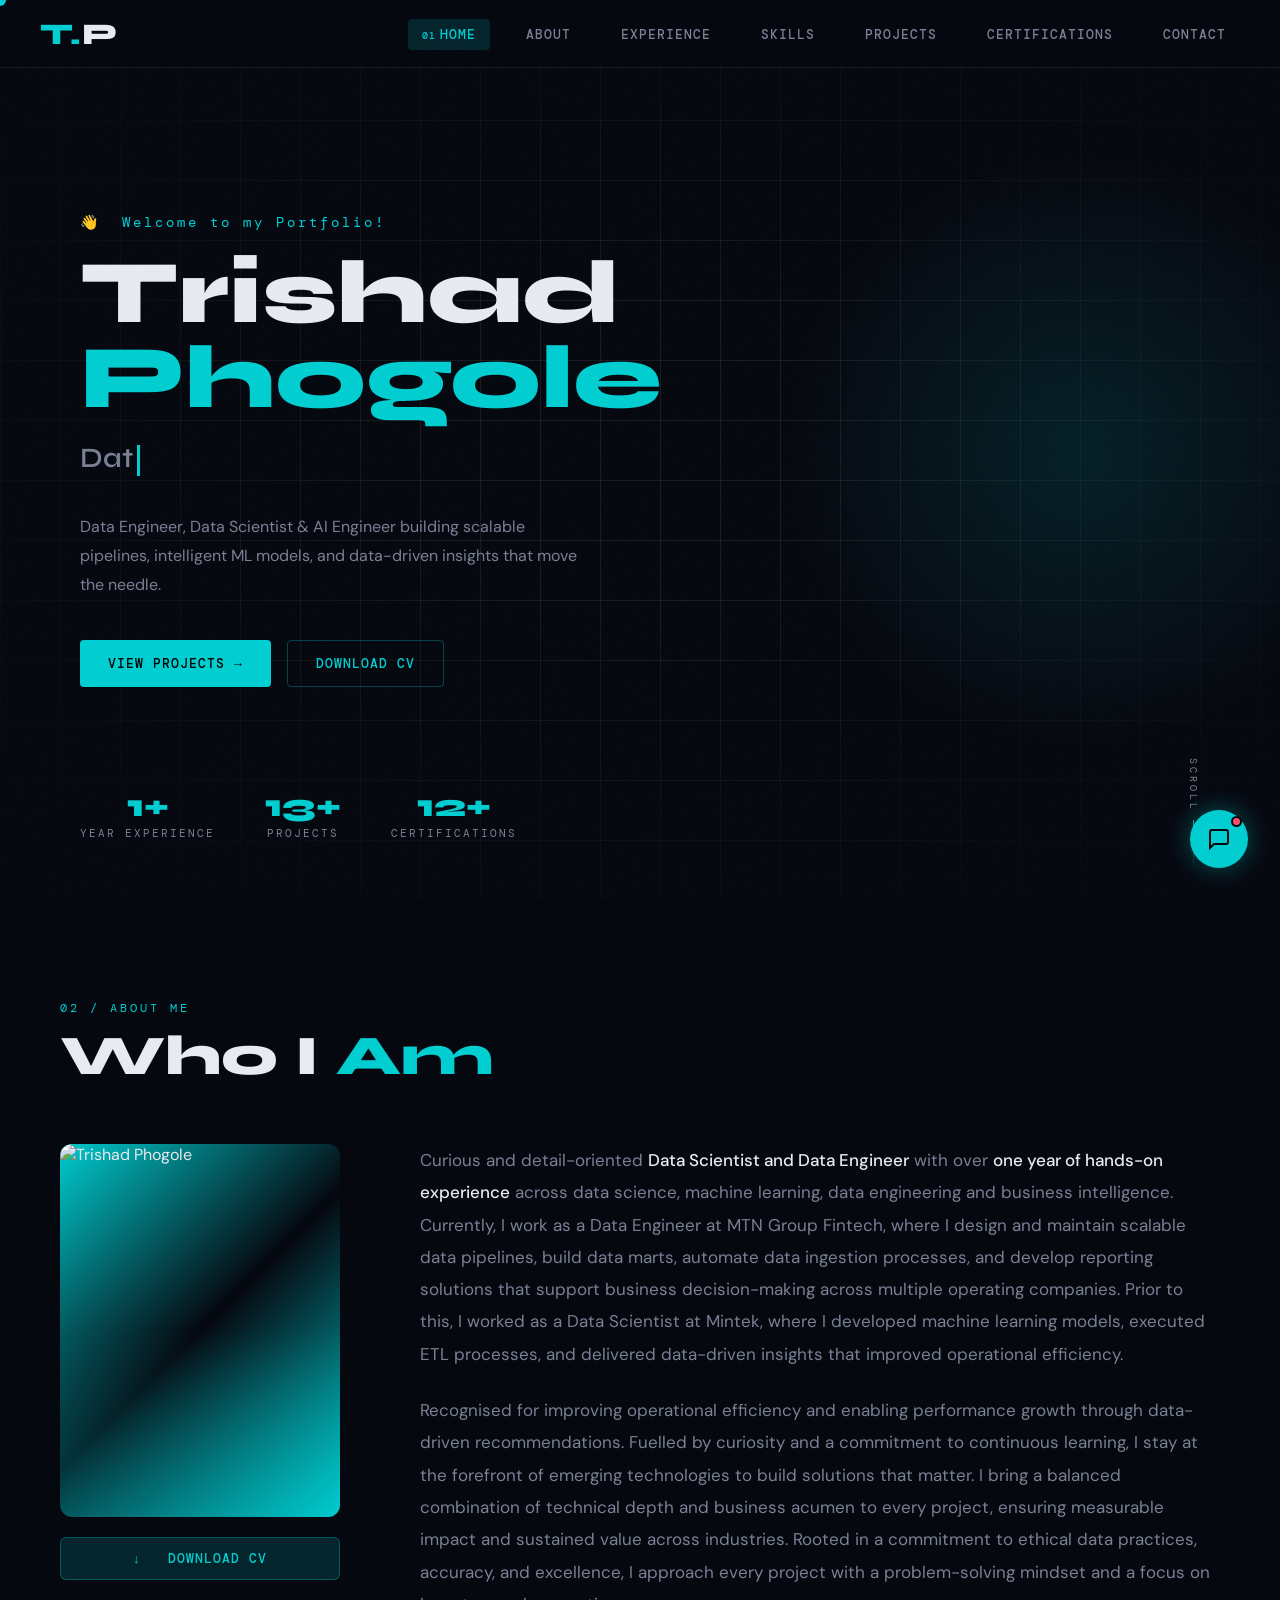
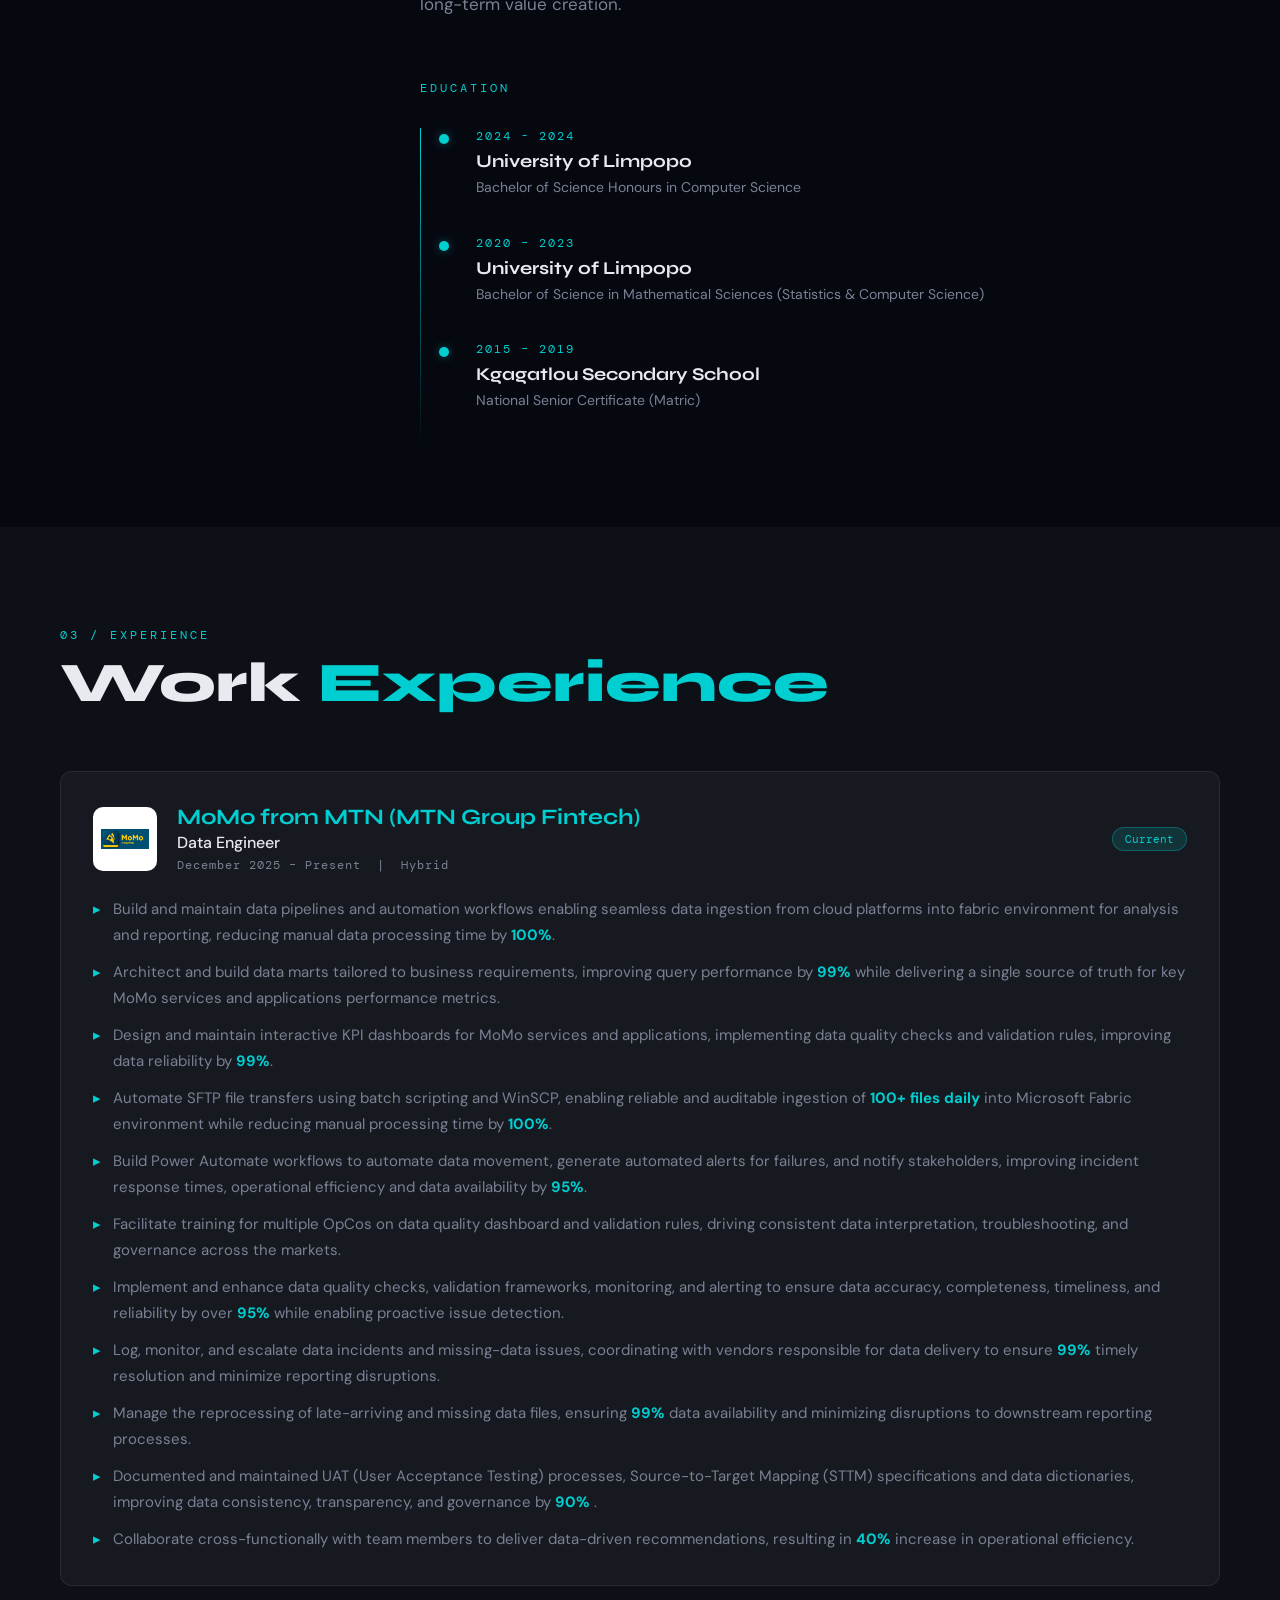
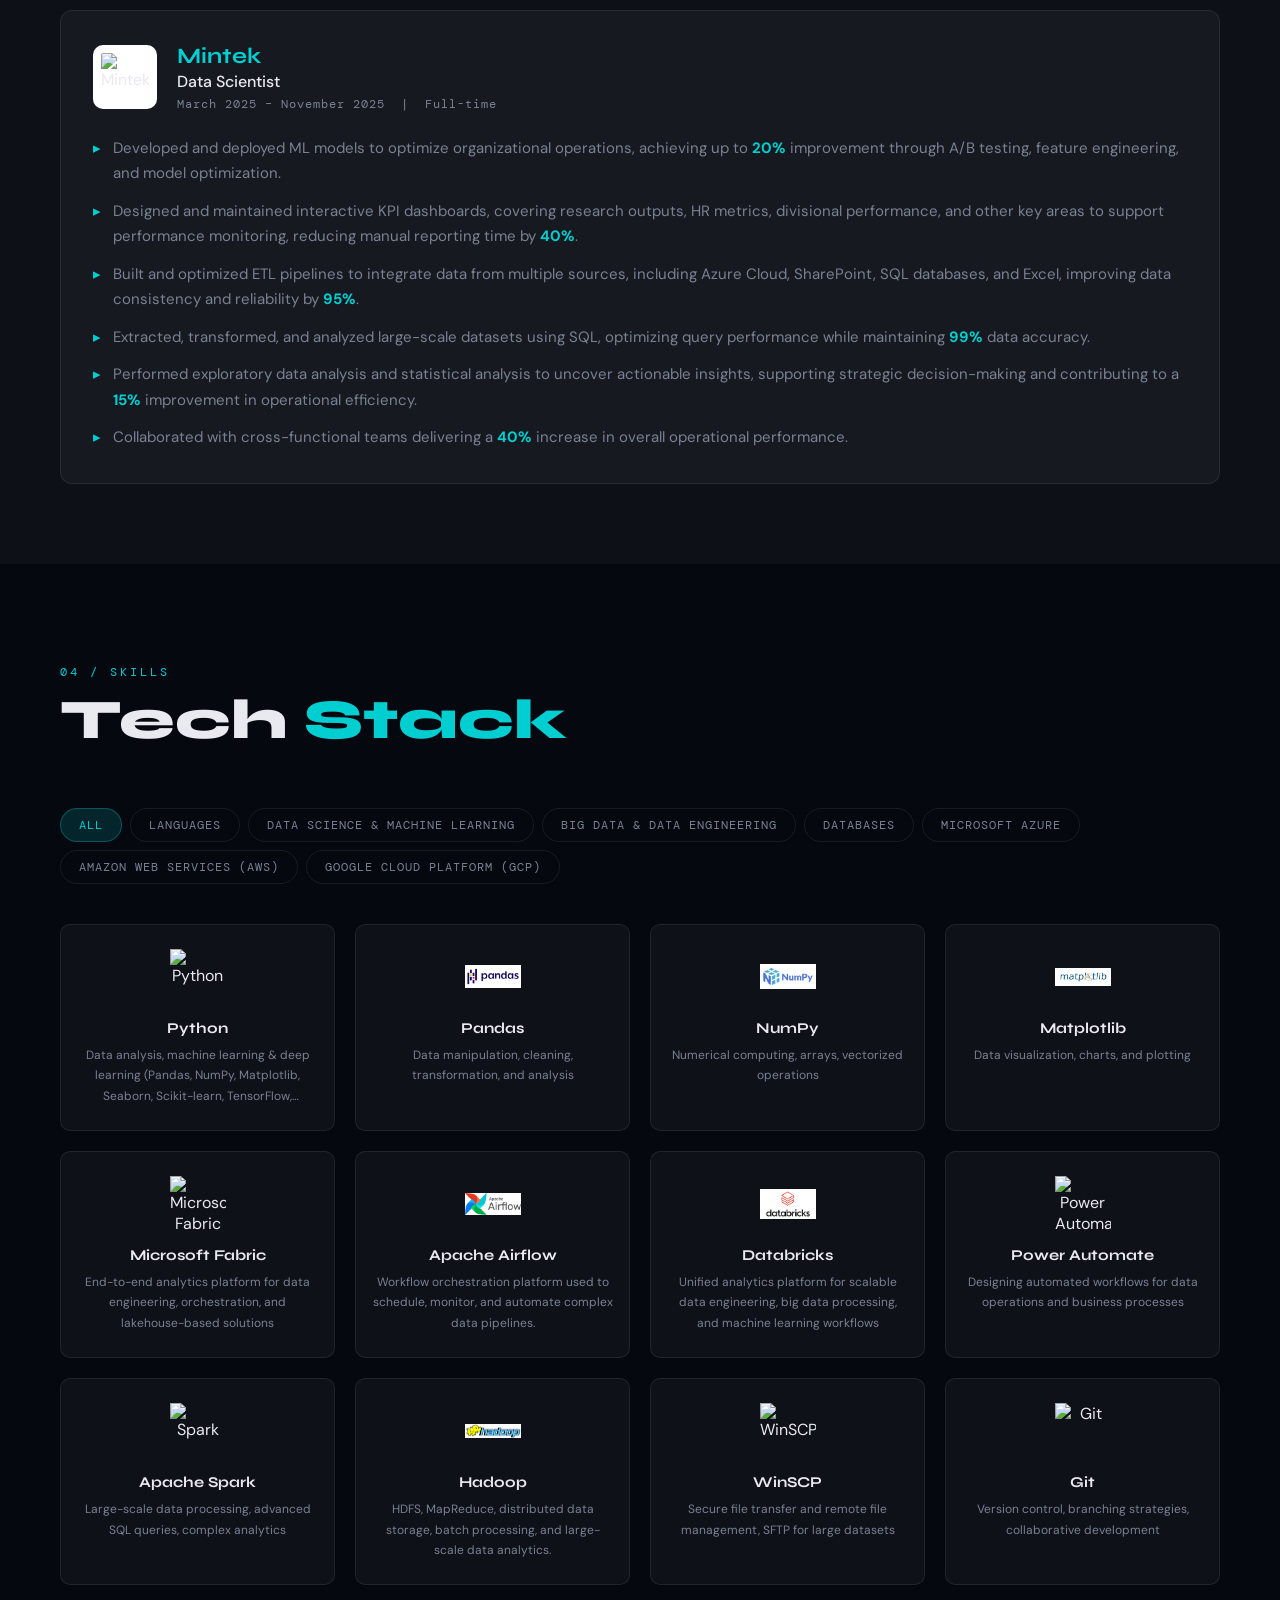
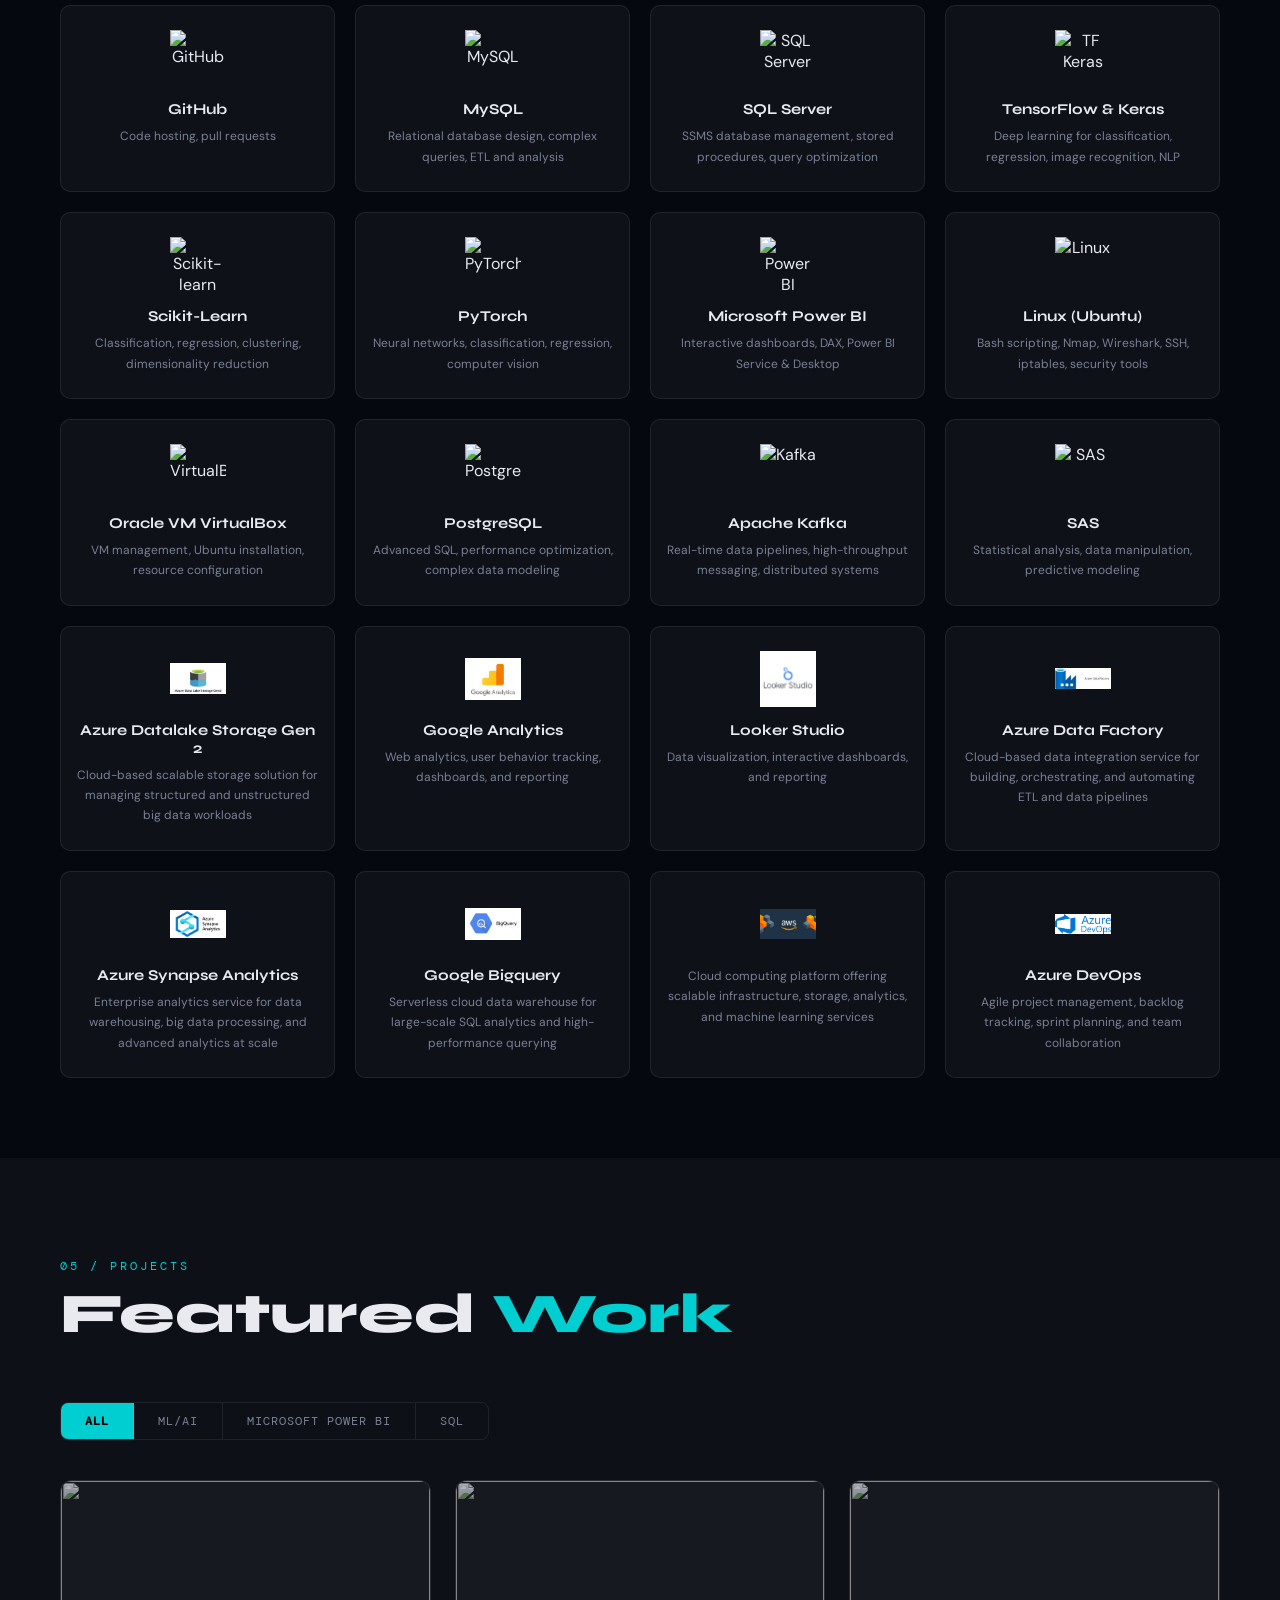
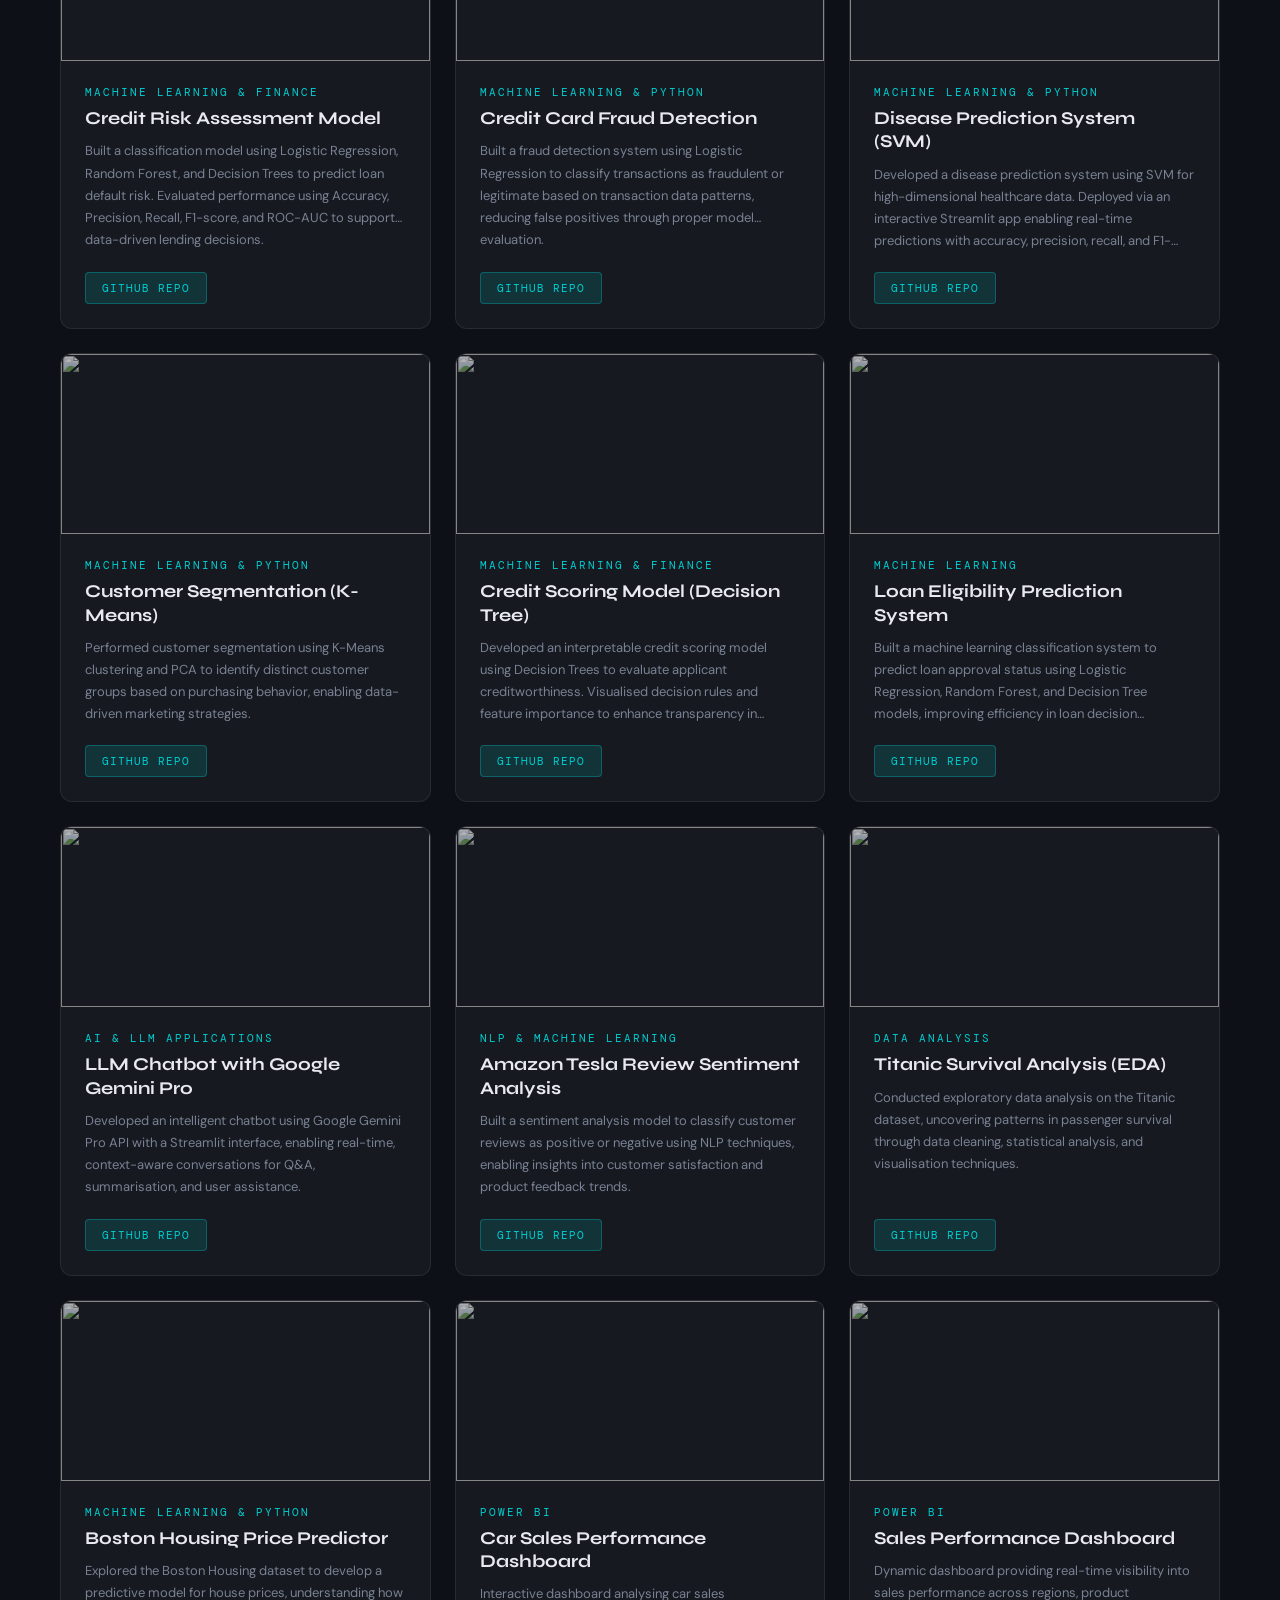
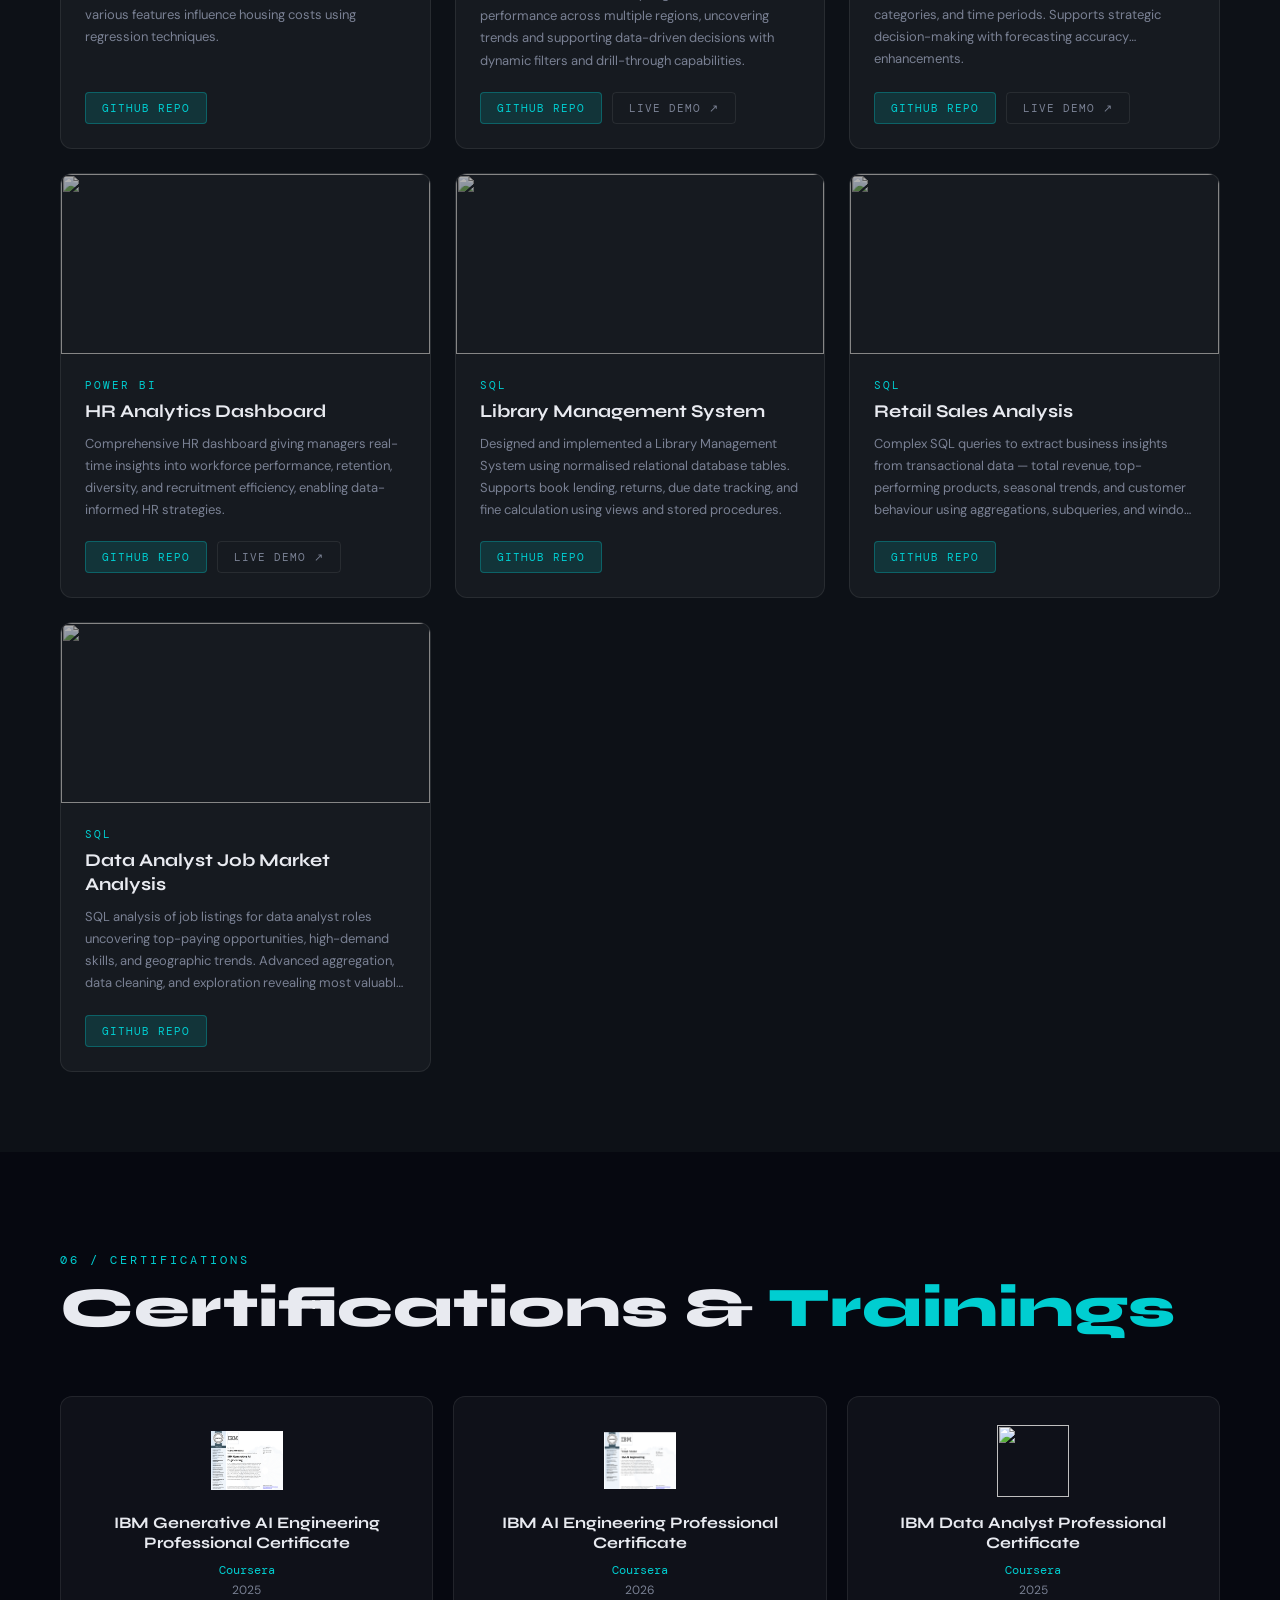
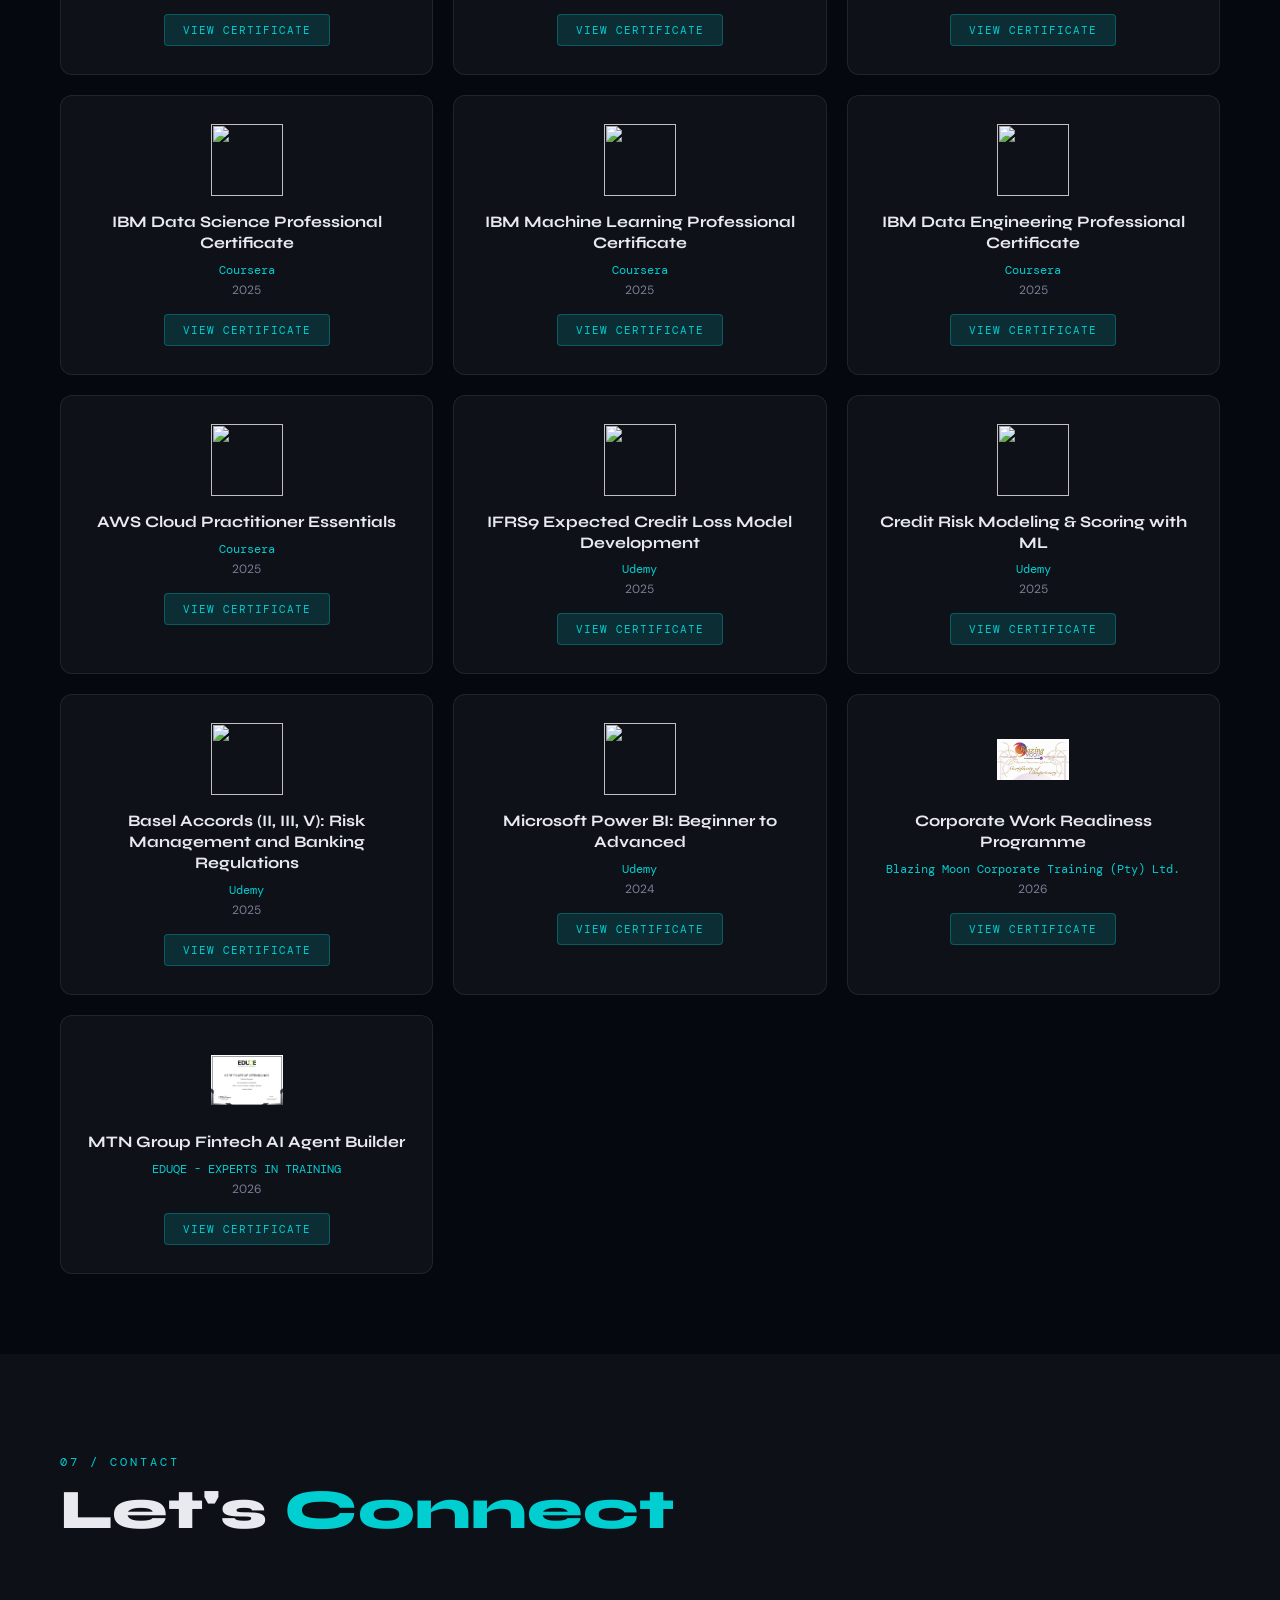
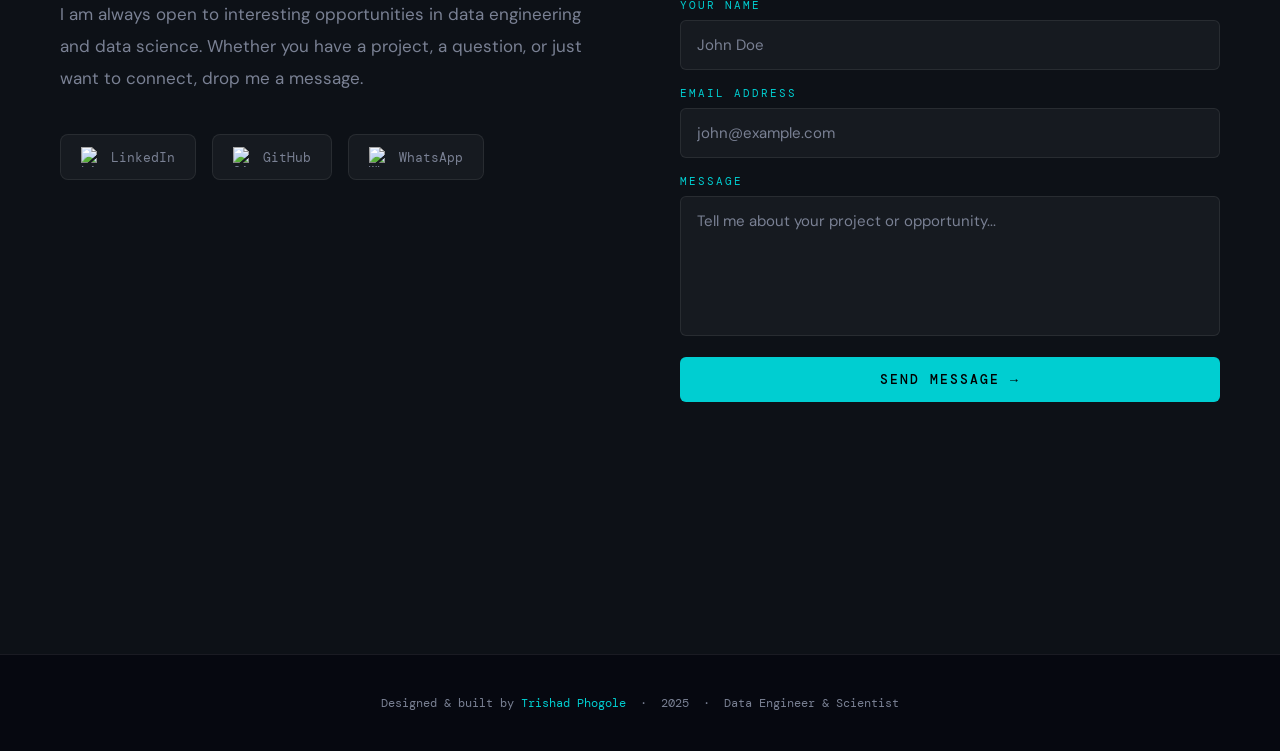
==== commit 07d4dd8b: "updates" ====
--- a/index.html
+++ b/index.html
@@ -904,6 +904,13 @@
       <div class="certification-date">2026</div>
       <a href="https://github.com/TrishadKano/MY-CERTIFICATIONS-AND-TRAININGS/blob/main/Trishad%20Phogole-Certificate.pdf" class="certification-btn" target="_blank">View Certificate</a>
     </div>
+    <div class="certification-card reveal">
+      <img src="Screenshot (89).png" class="certification-img" alt="">
+      <div class="certification-name">MTN Group Fintech AI Agent Builder</div>
+      <div class="certification-info">EDUQE - EXPERTS IN TRAINING</div>
+      <div class="certification-date">2026</div>
+      <a href="https://github.com/TrishadKano/MY-CERTIFICATIONS-AND-TRAININGS/blob/main/Trishad%20Phogole%20-%20MS-MFAI%20-%20Certificate%20of%20Attendance.pdf" class="certification-btn" target="_blank">View Certificate</a>
+    </div>
   </div>
 </section>
 
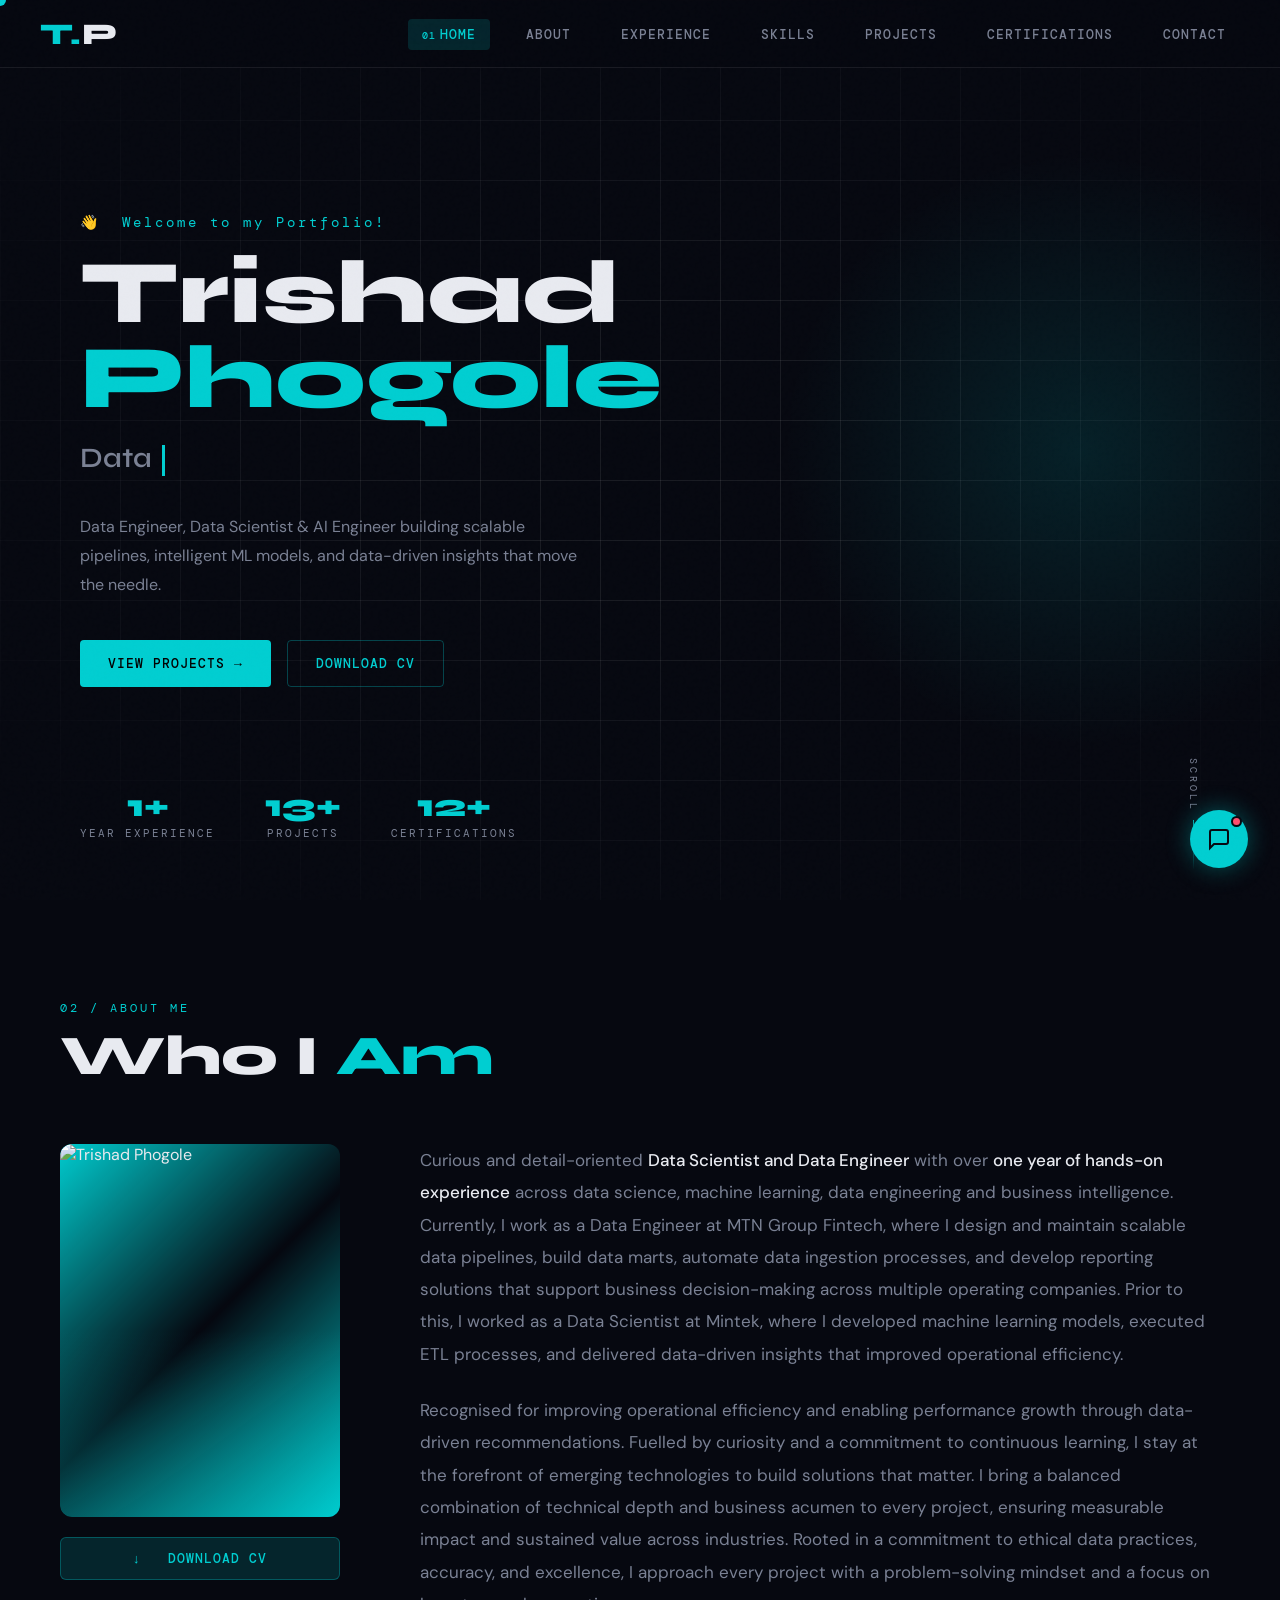
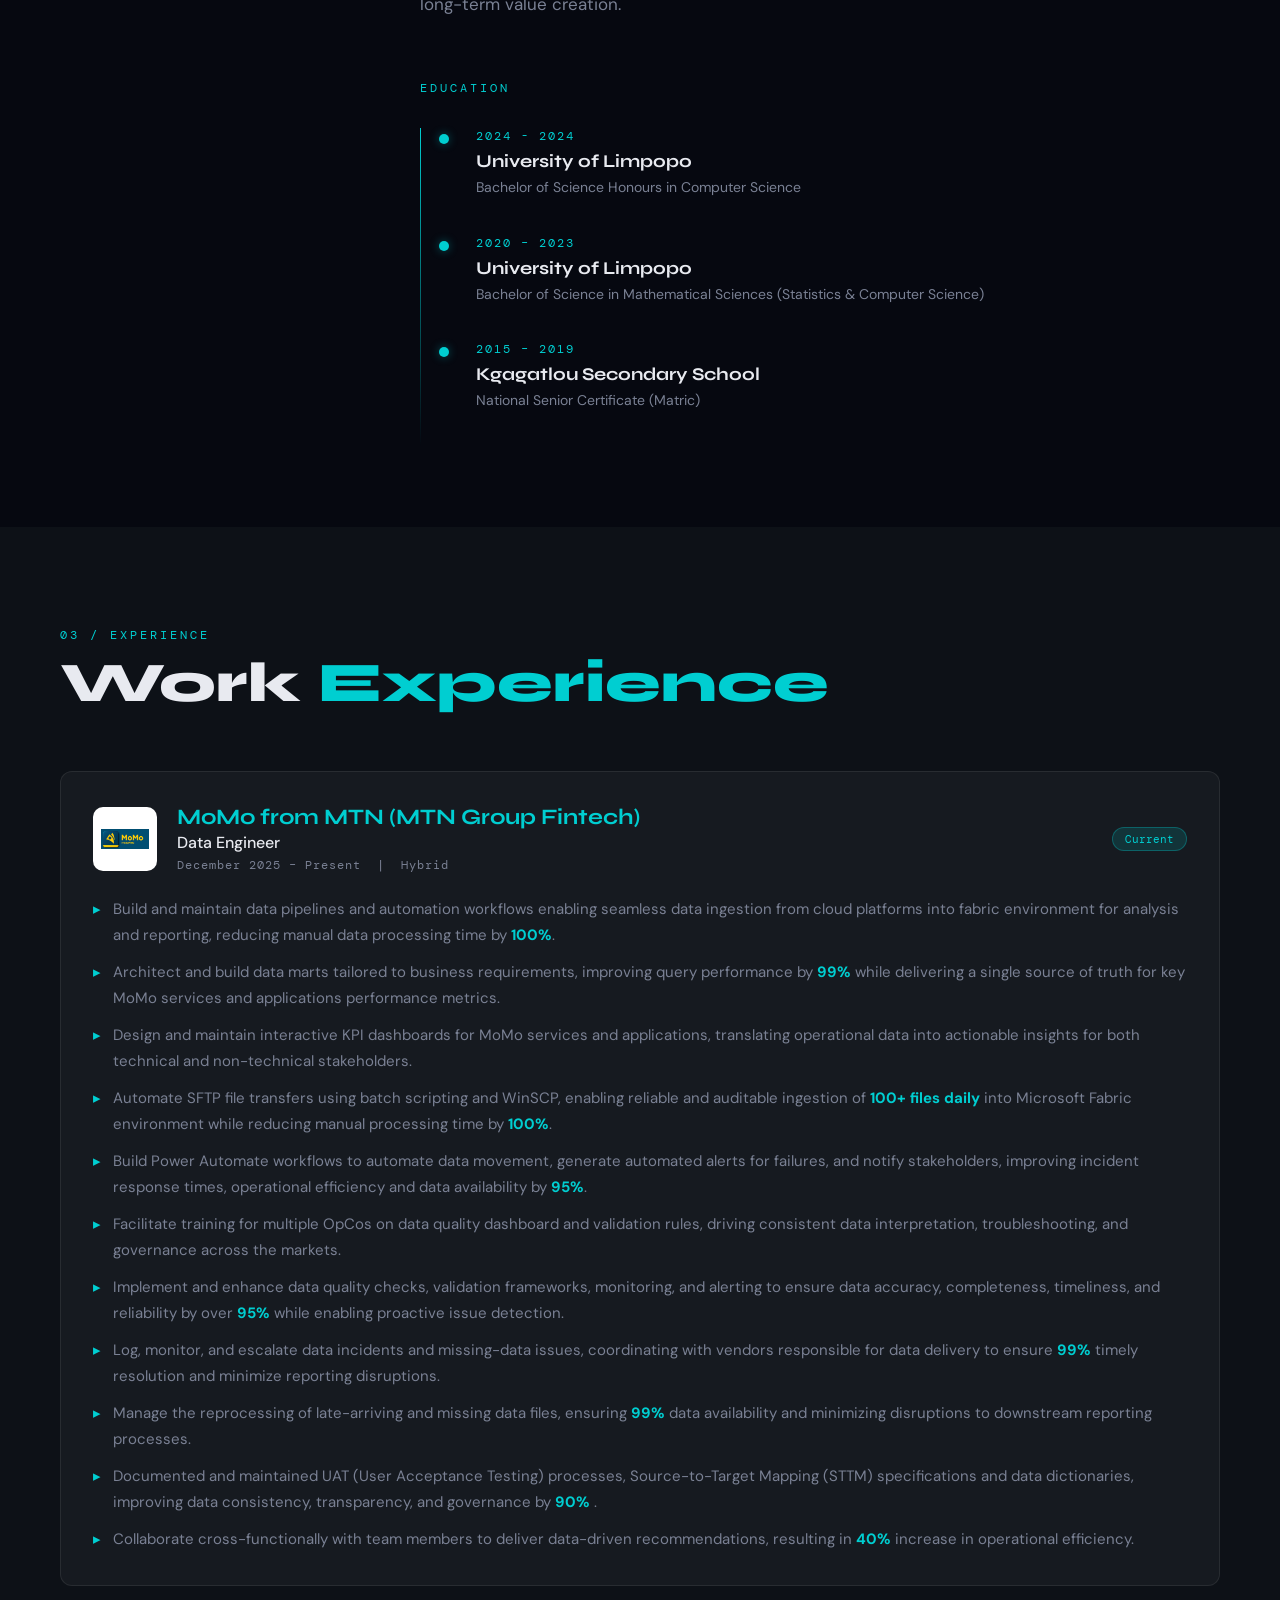
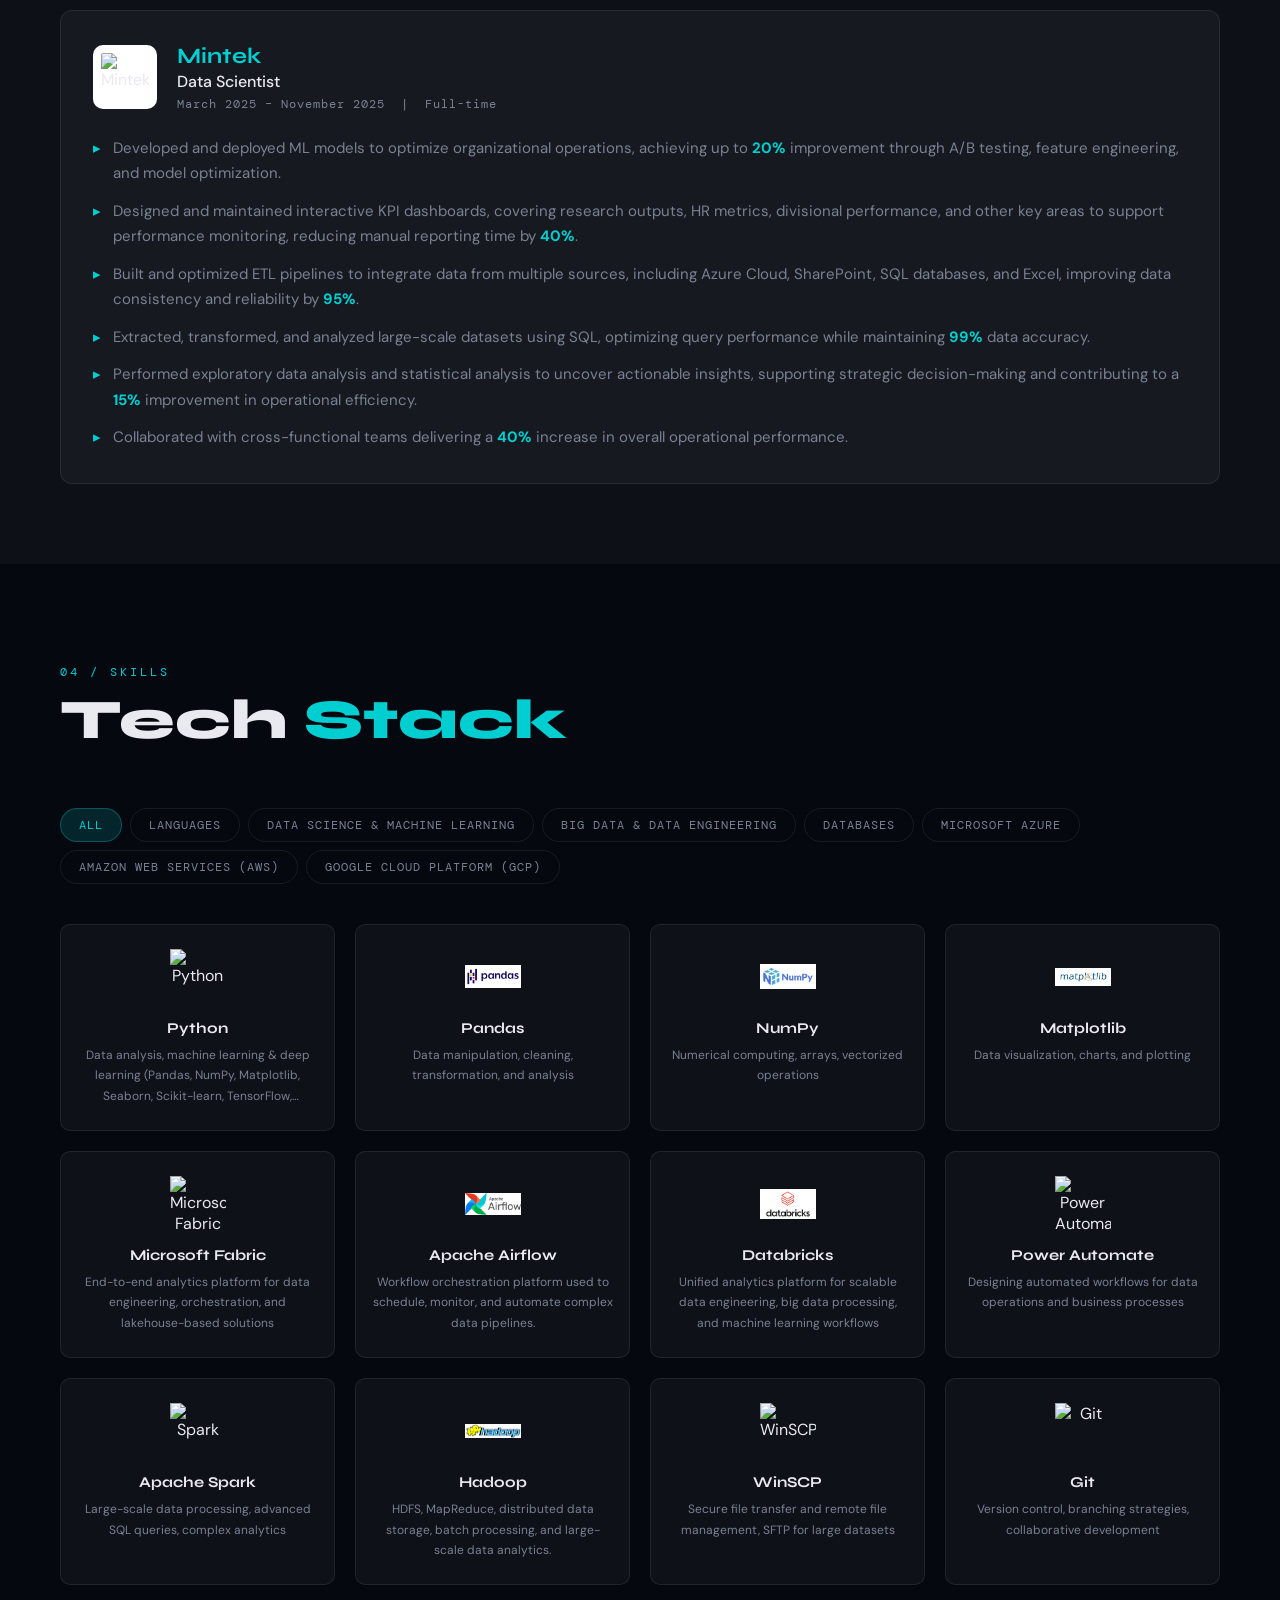
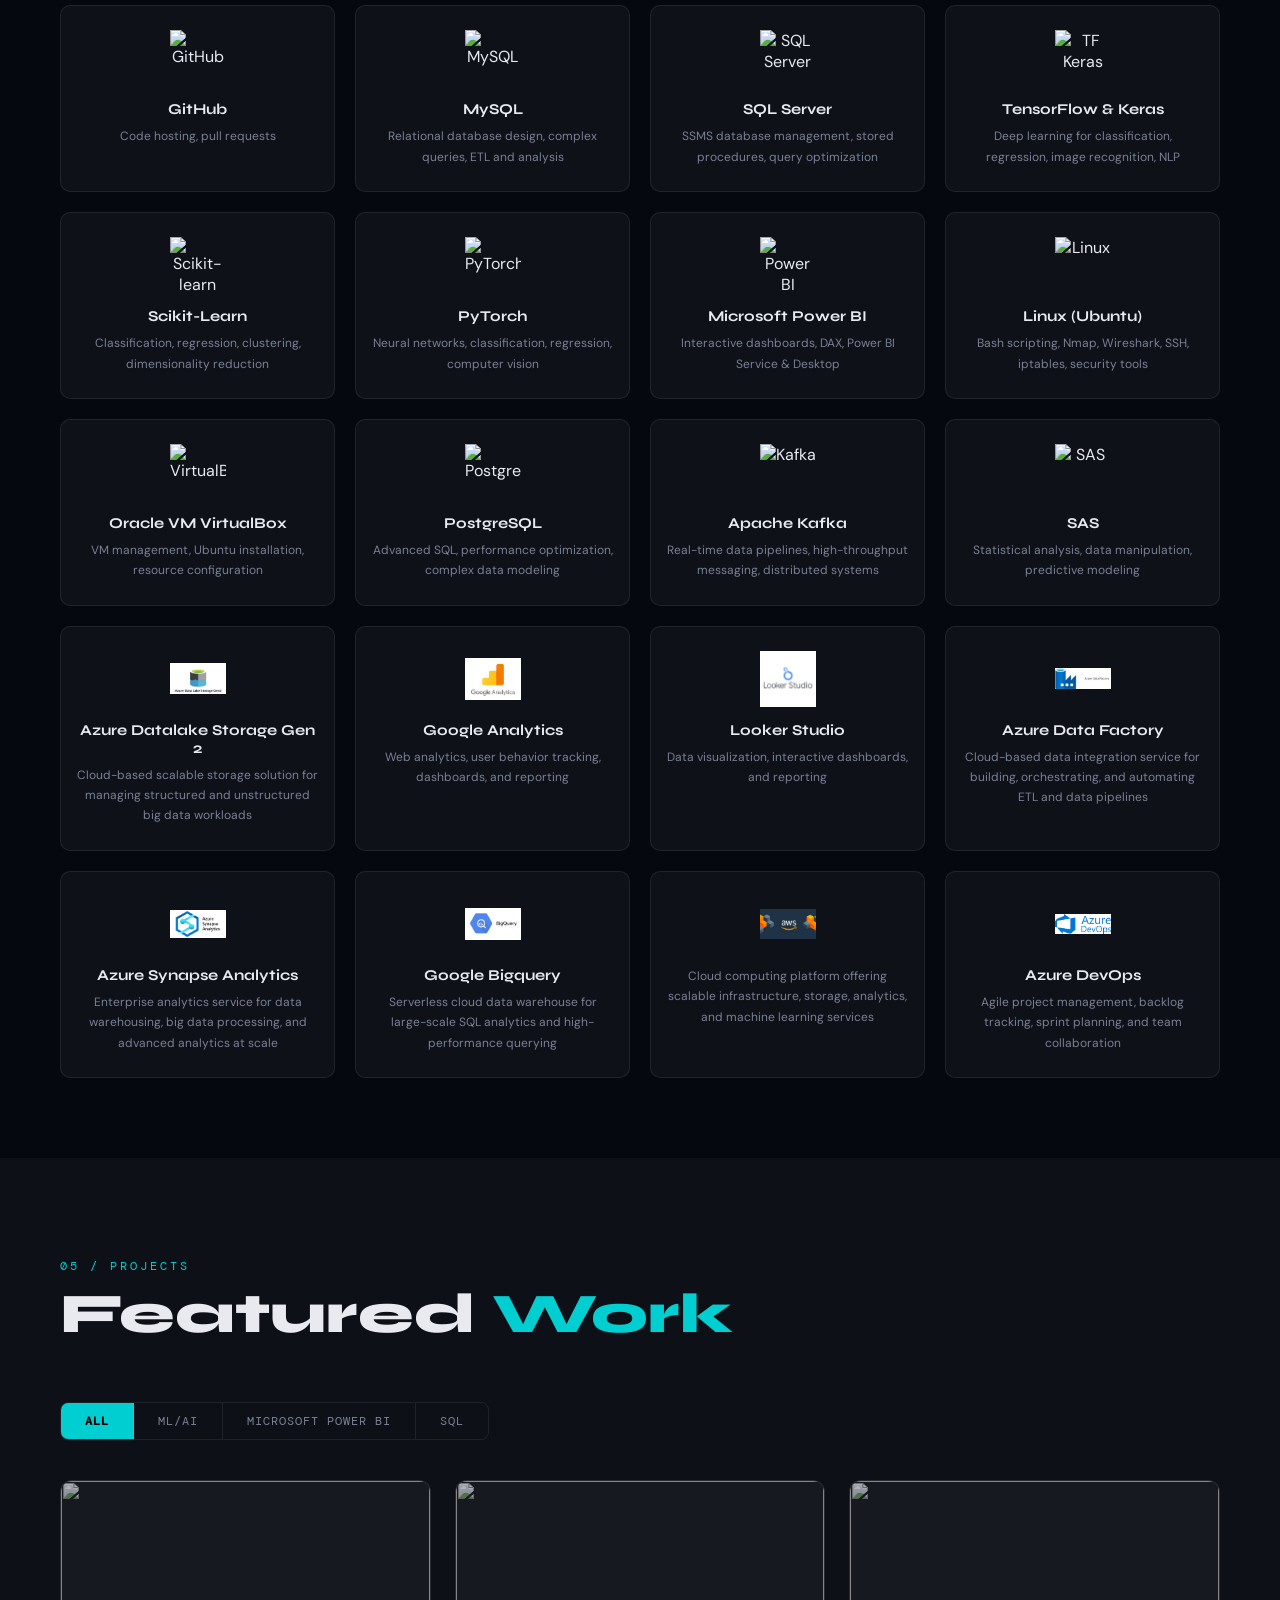
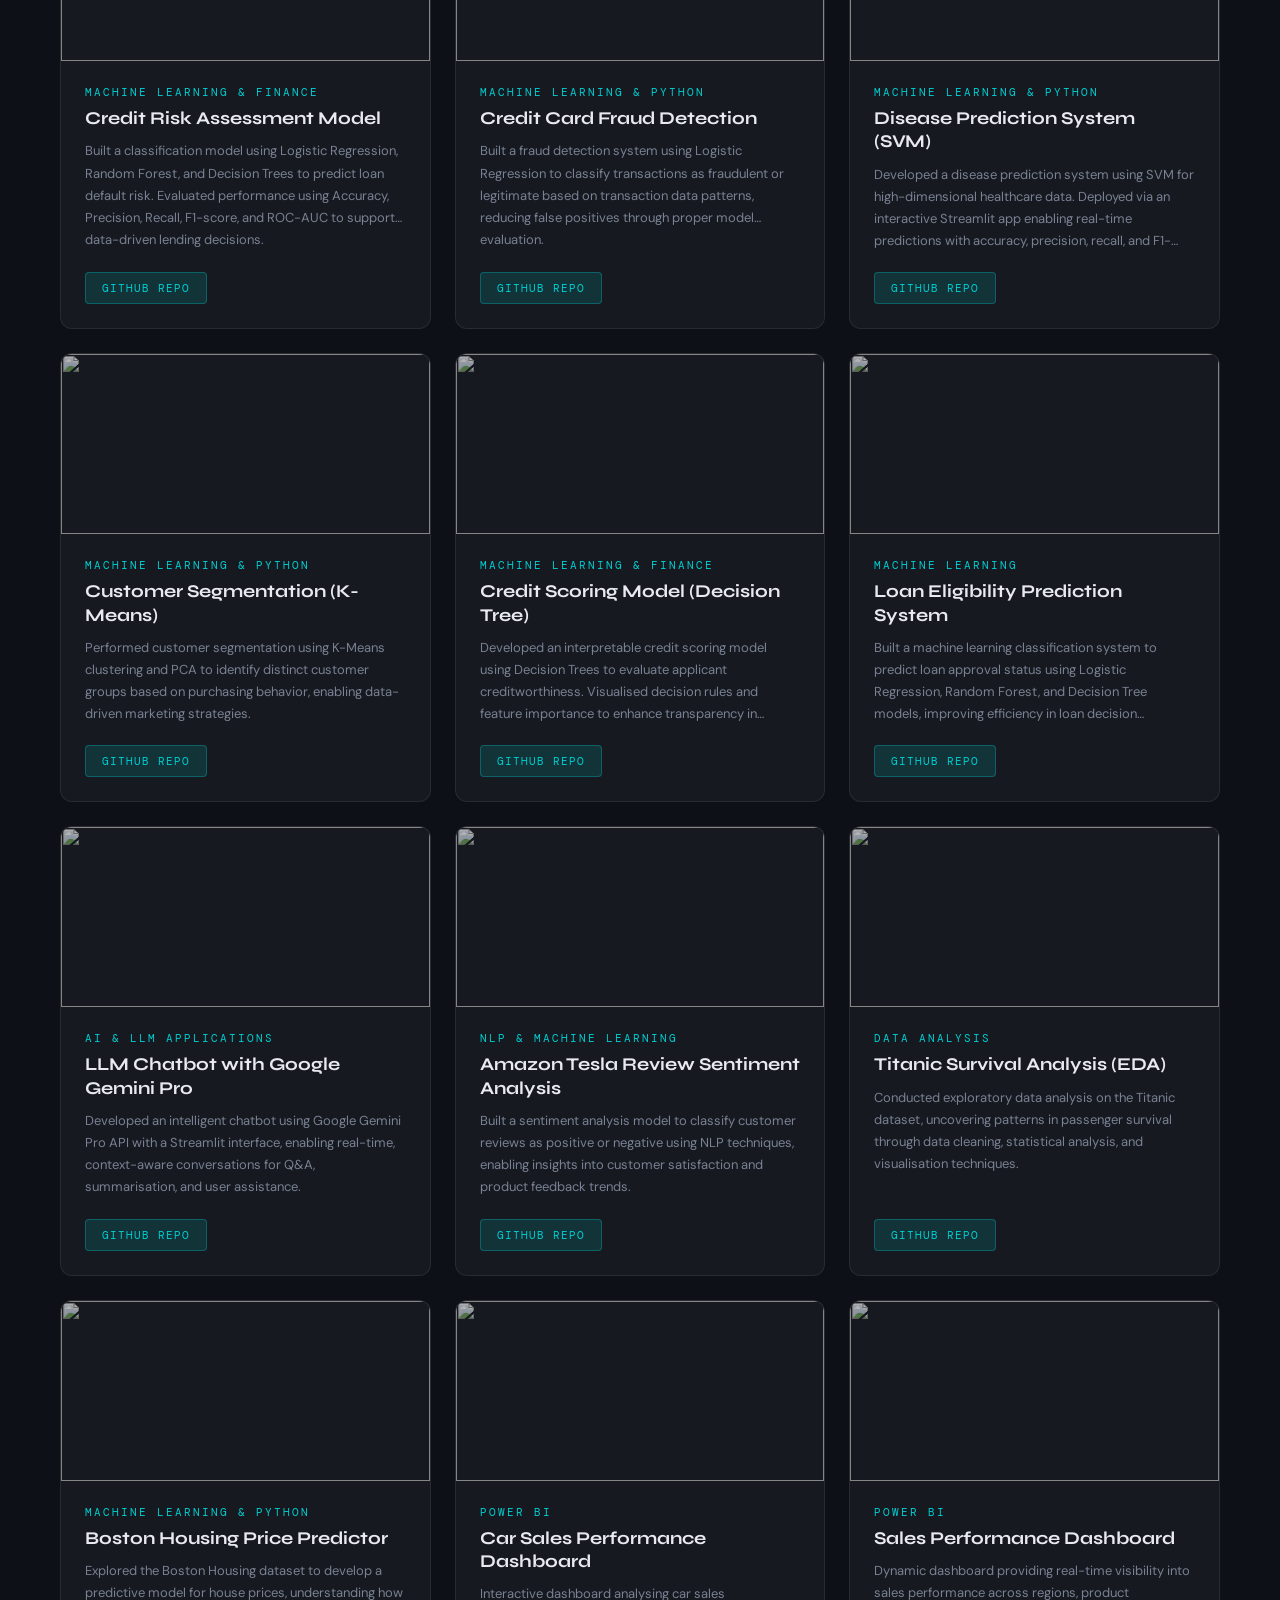
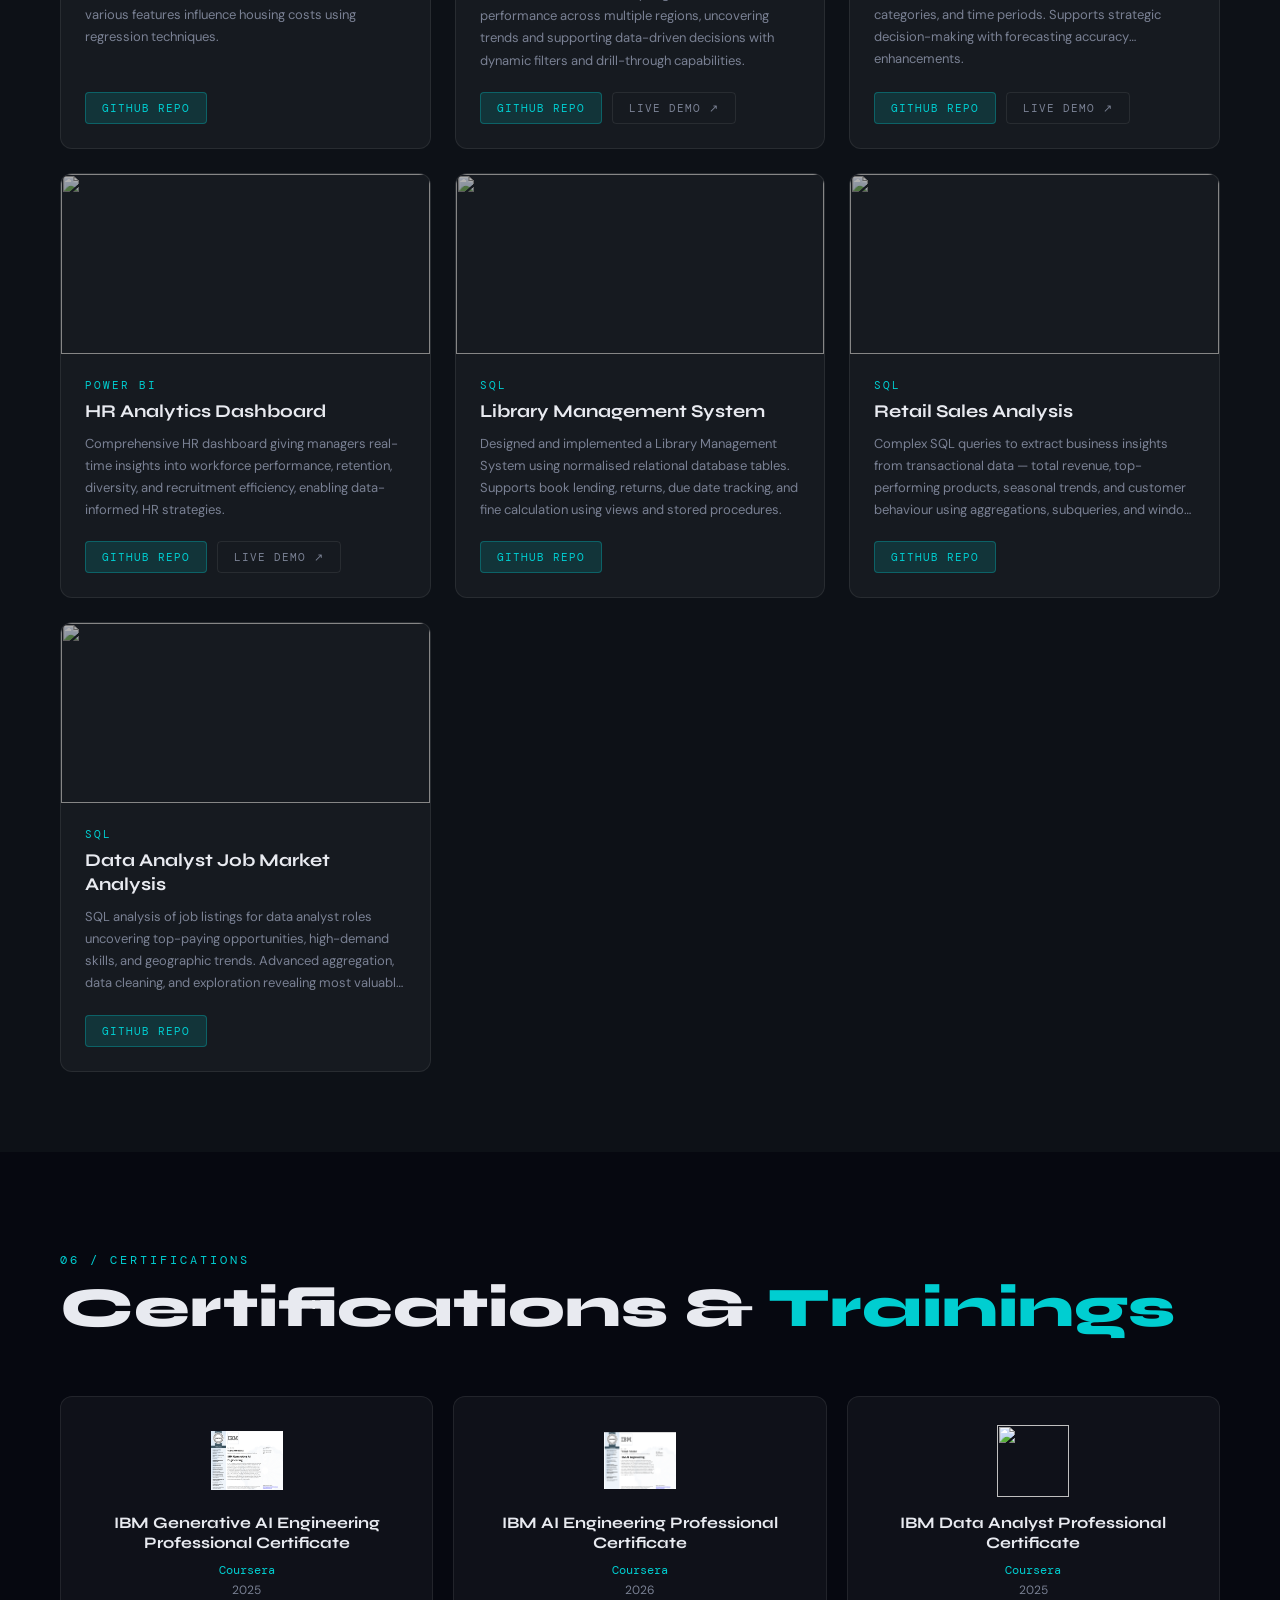
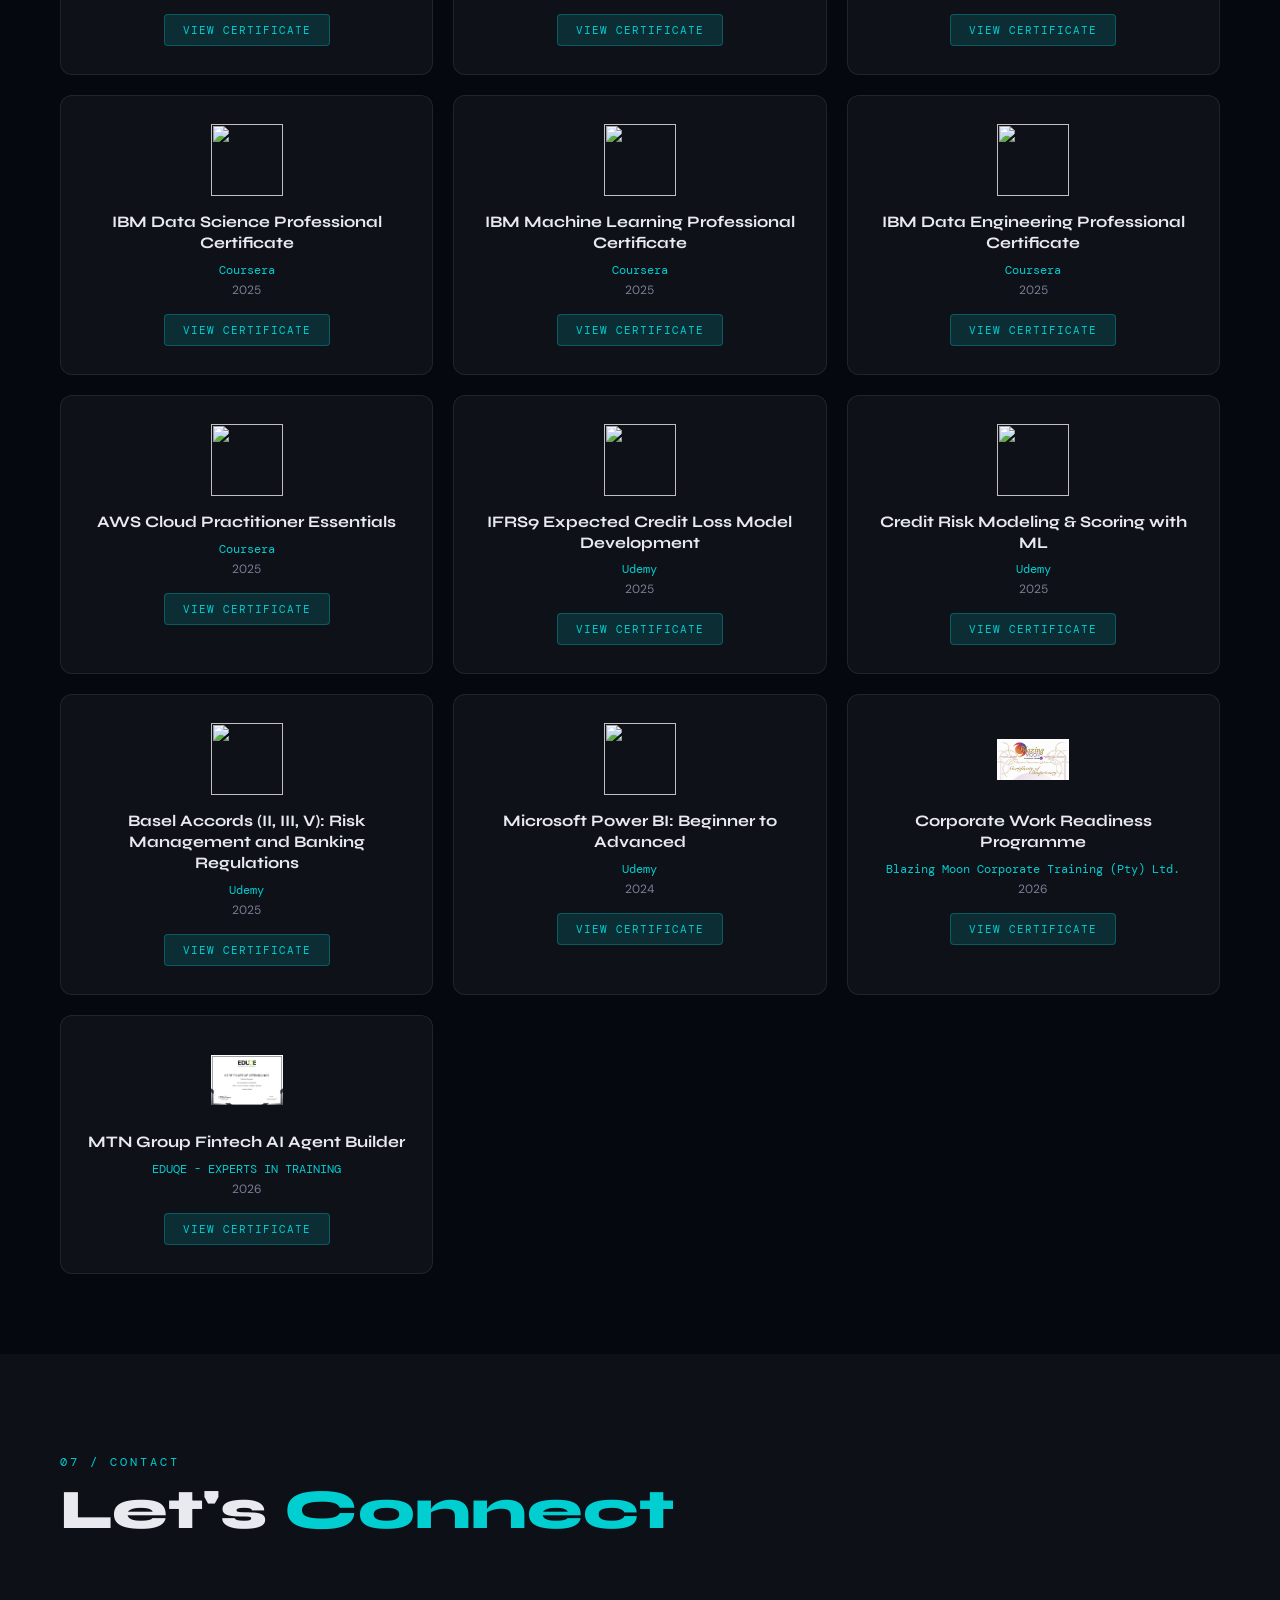
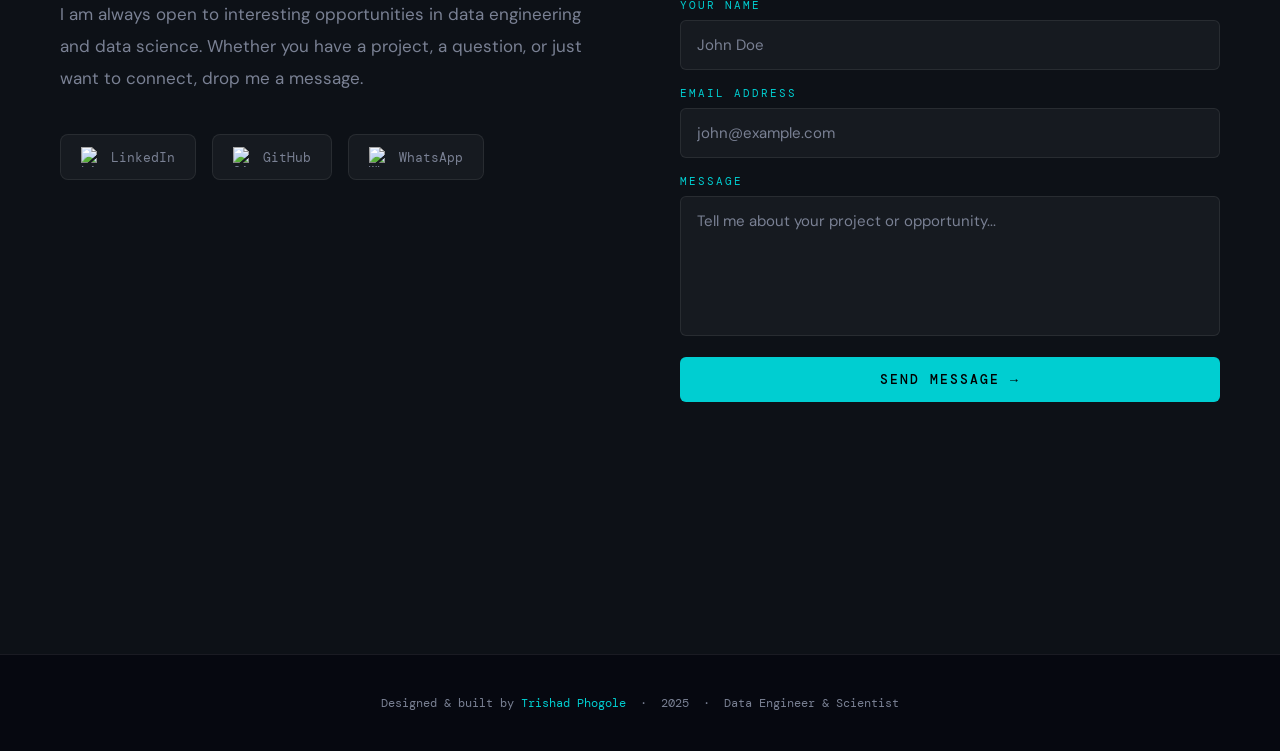
==== commit c6a934ad: "Updates" ====
--- a/index.html
+++ b/index.html
@@ -164,7 +164,7 @@
       <ul class="experience-responsibilities">
         <li>Build and maintain data pipelines and automation workflows enabling seamless data ingestion from cloud platforms into fabric environment for analysis and reporting, reducing manual data processing time by <strong style="color:var(--teal)">100%</strong>.</li>
         <li>Architect and build data marts tailored to business requirements, improving query performance by <strong style="color:var(--teal)">99% </strong>while delivering a single source of truth for key MoMo services and applications performance metrics.</li>
-        <li>Design and maintain interactive KPI dashboards for MoMo services and applications, implementing data quality checks and validation rules, improving data reliability by <strong style="color:var(--teal)">99%</strong>.</li>
+        <li>Design and maintain interactive KPI dashboards for MoMo services and applications,  translating operational data into actionable insights for both technical and non-technical stakeholders.</li>
         <li>Automate SFTP file transfers using batch scripting and WinSCP, enabling reliable and auditable ingestion of <strong style="color:var(--teal)">100+ files daily</strong> into Microsoft Fabric environment while reducing manual processing time by <strong style="color:var(--teal)">100%</strong>.</li>
         <li>Build Power Automate workflows to automate data movement, generate automated alerts for failures, and notify stakeholders, improving incident response times, operational efficiency and data availability by <strong style="color:var(--teal)">95%</strong>.</li>
         <li>Facilitate training for multiple OpCos on data quality dashboard and validation rules, driving consistent data interpretation, troubleshooting, and governance across the markets.</li>
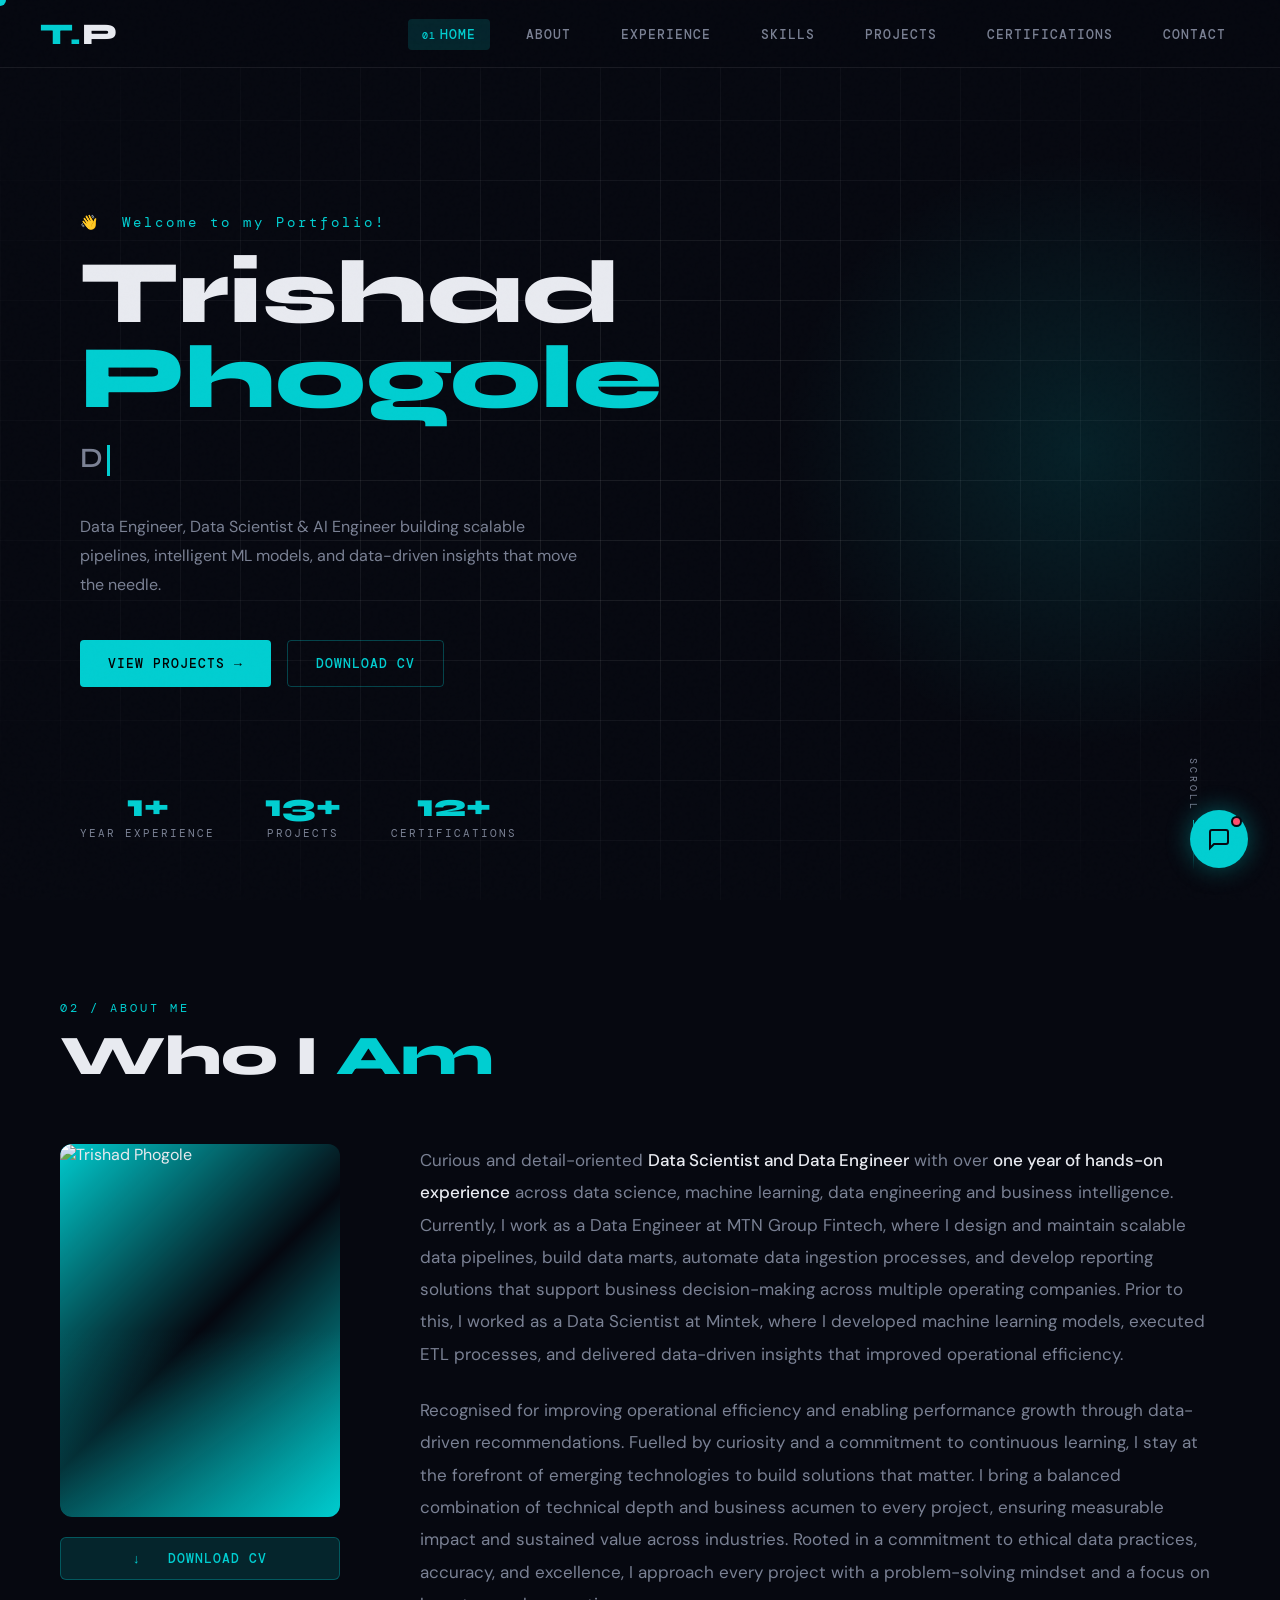
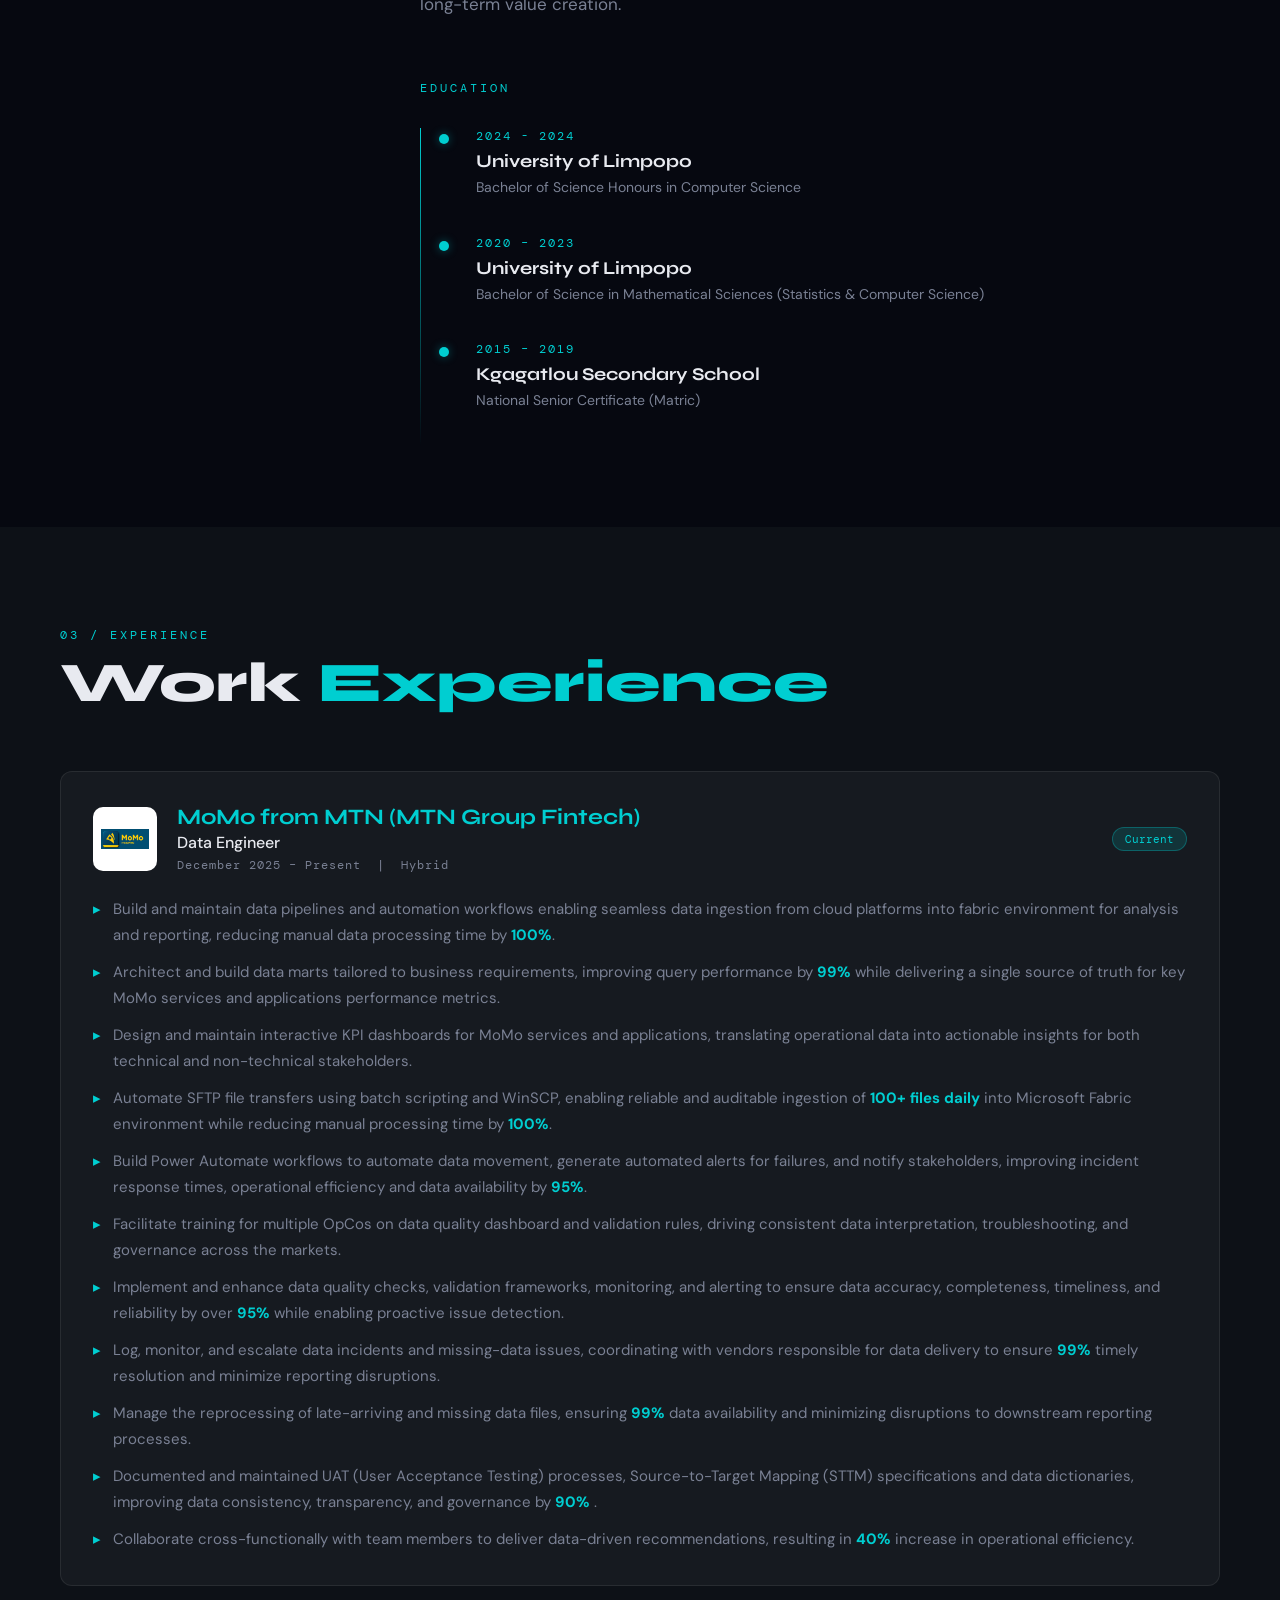
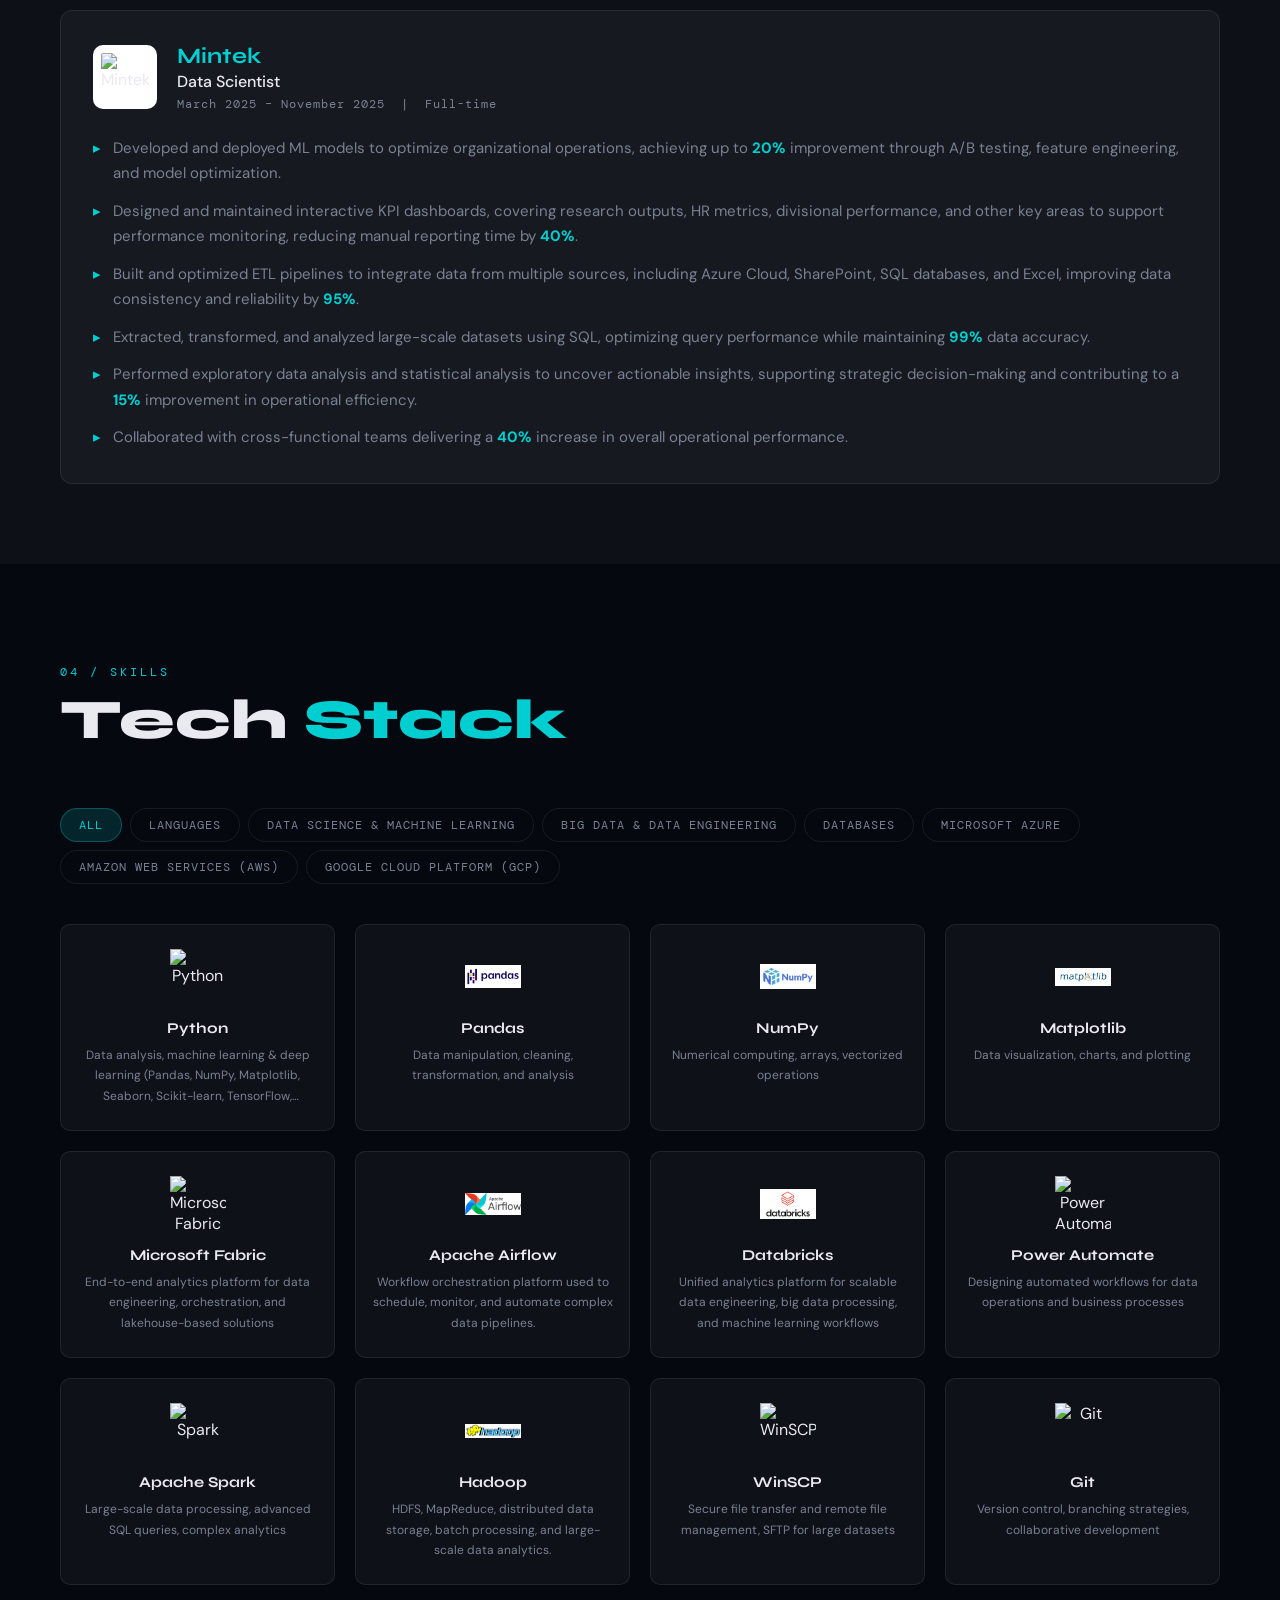
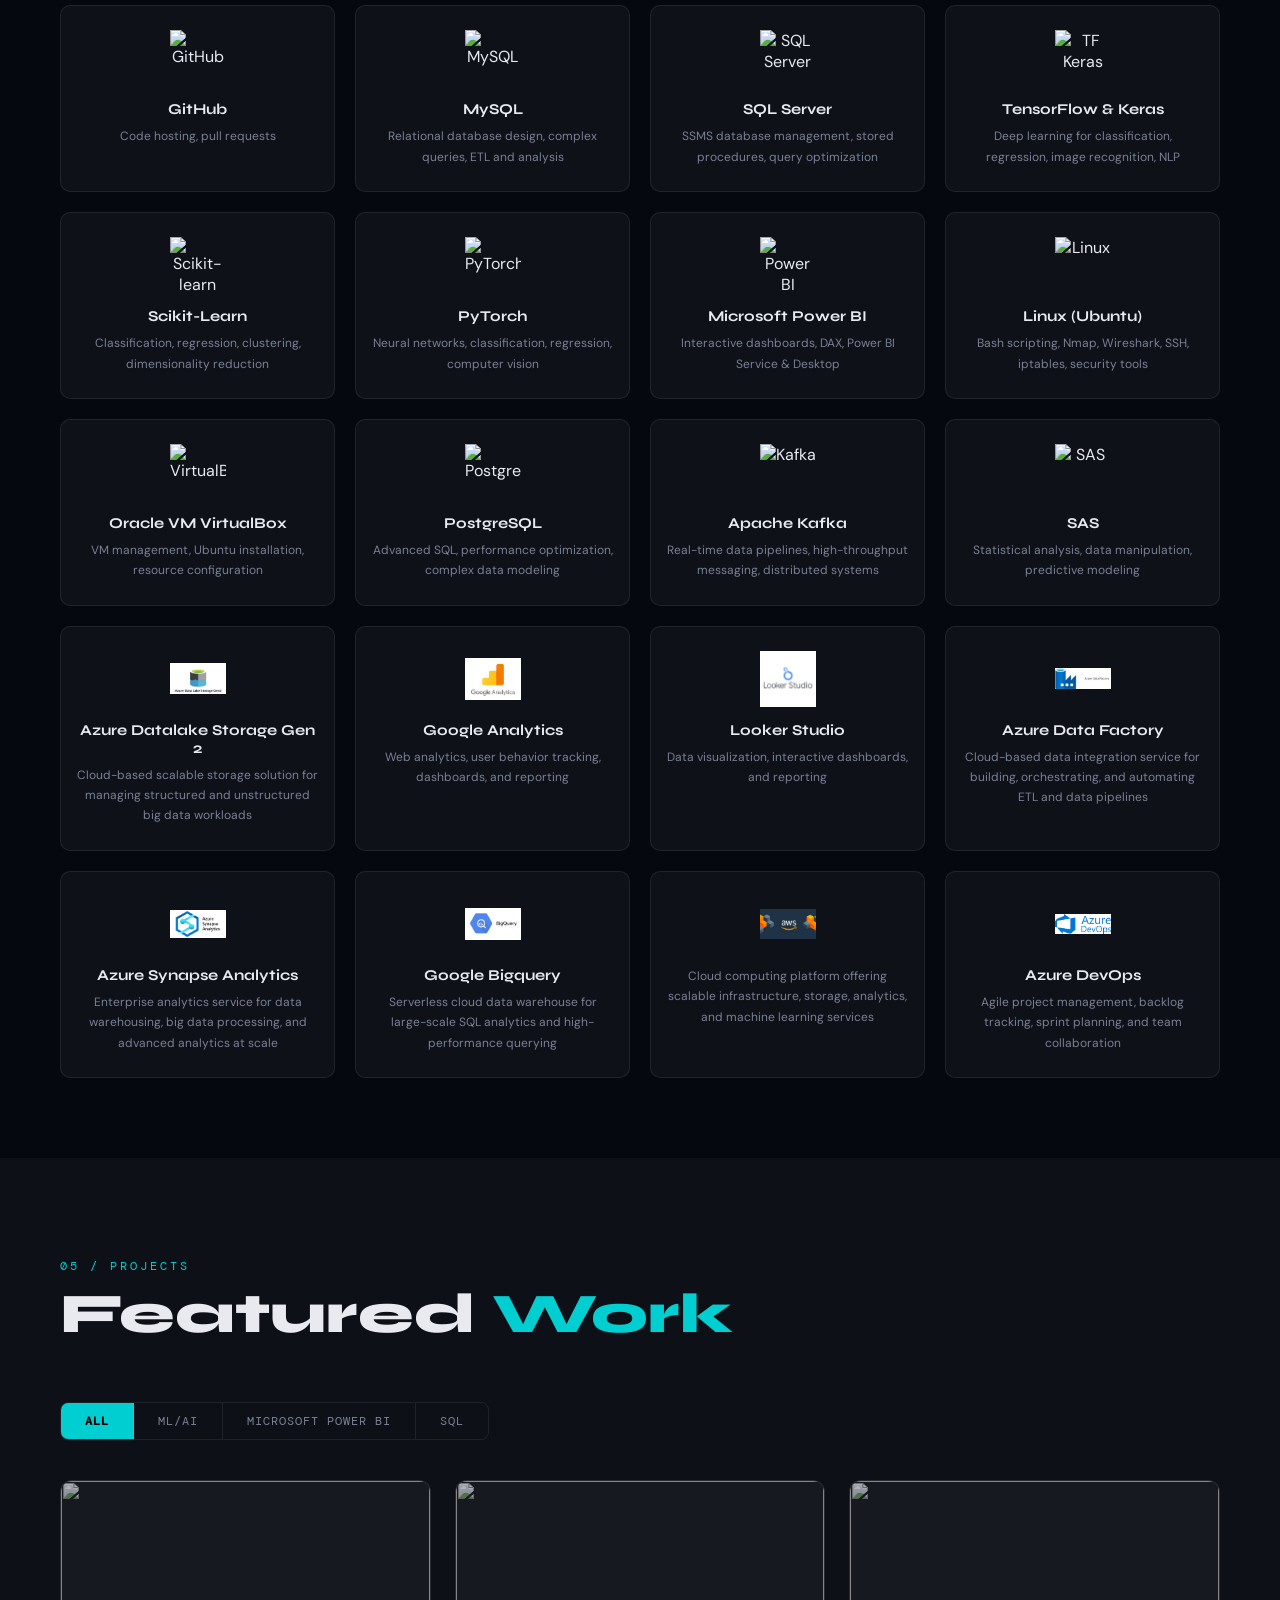
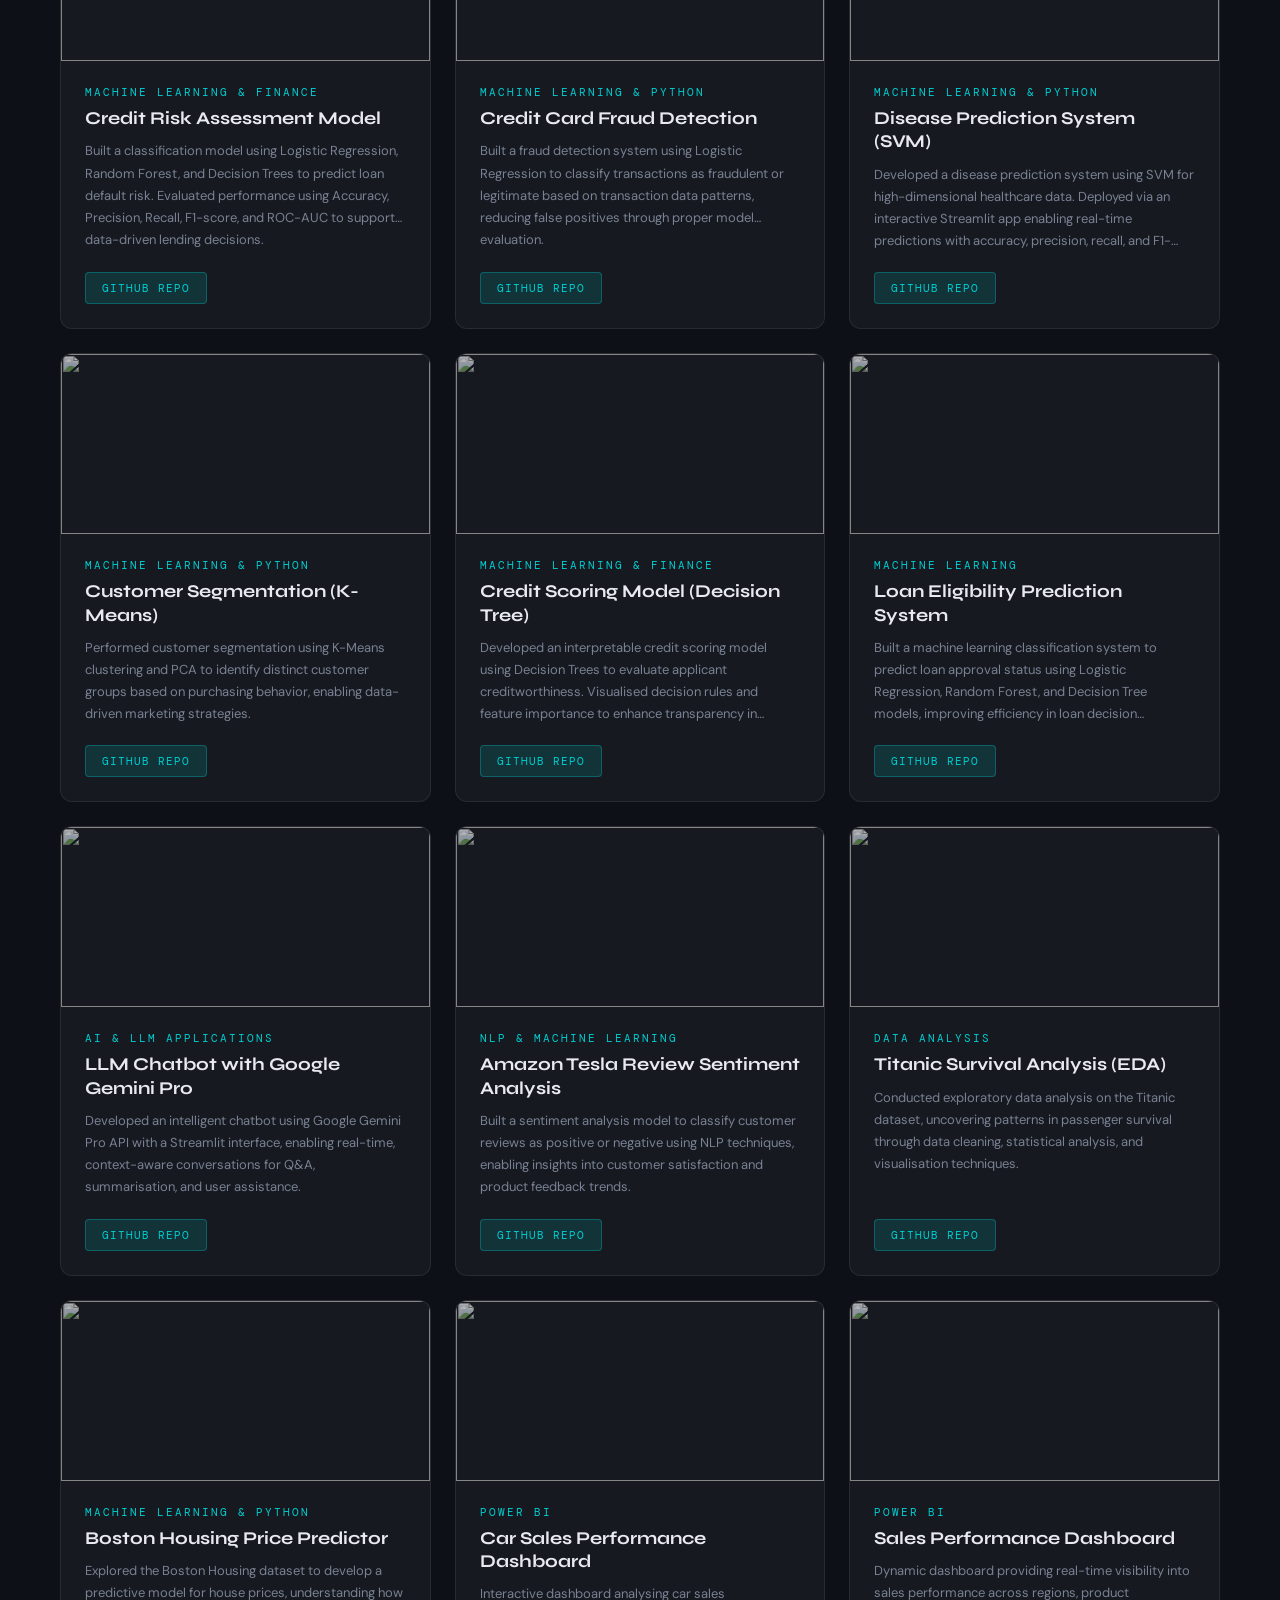
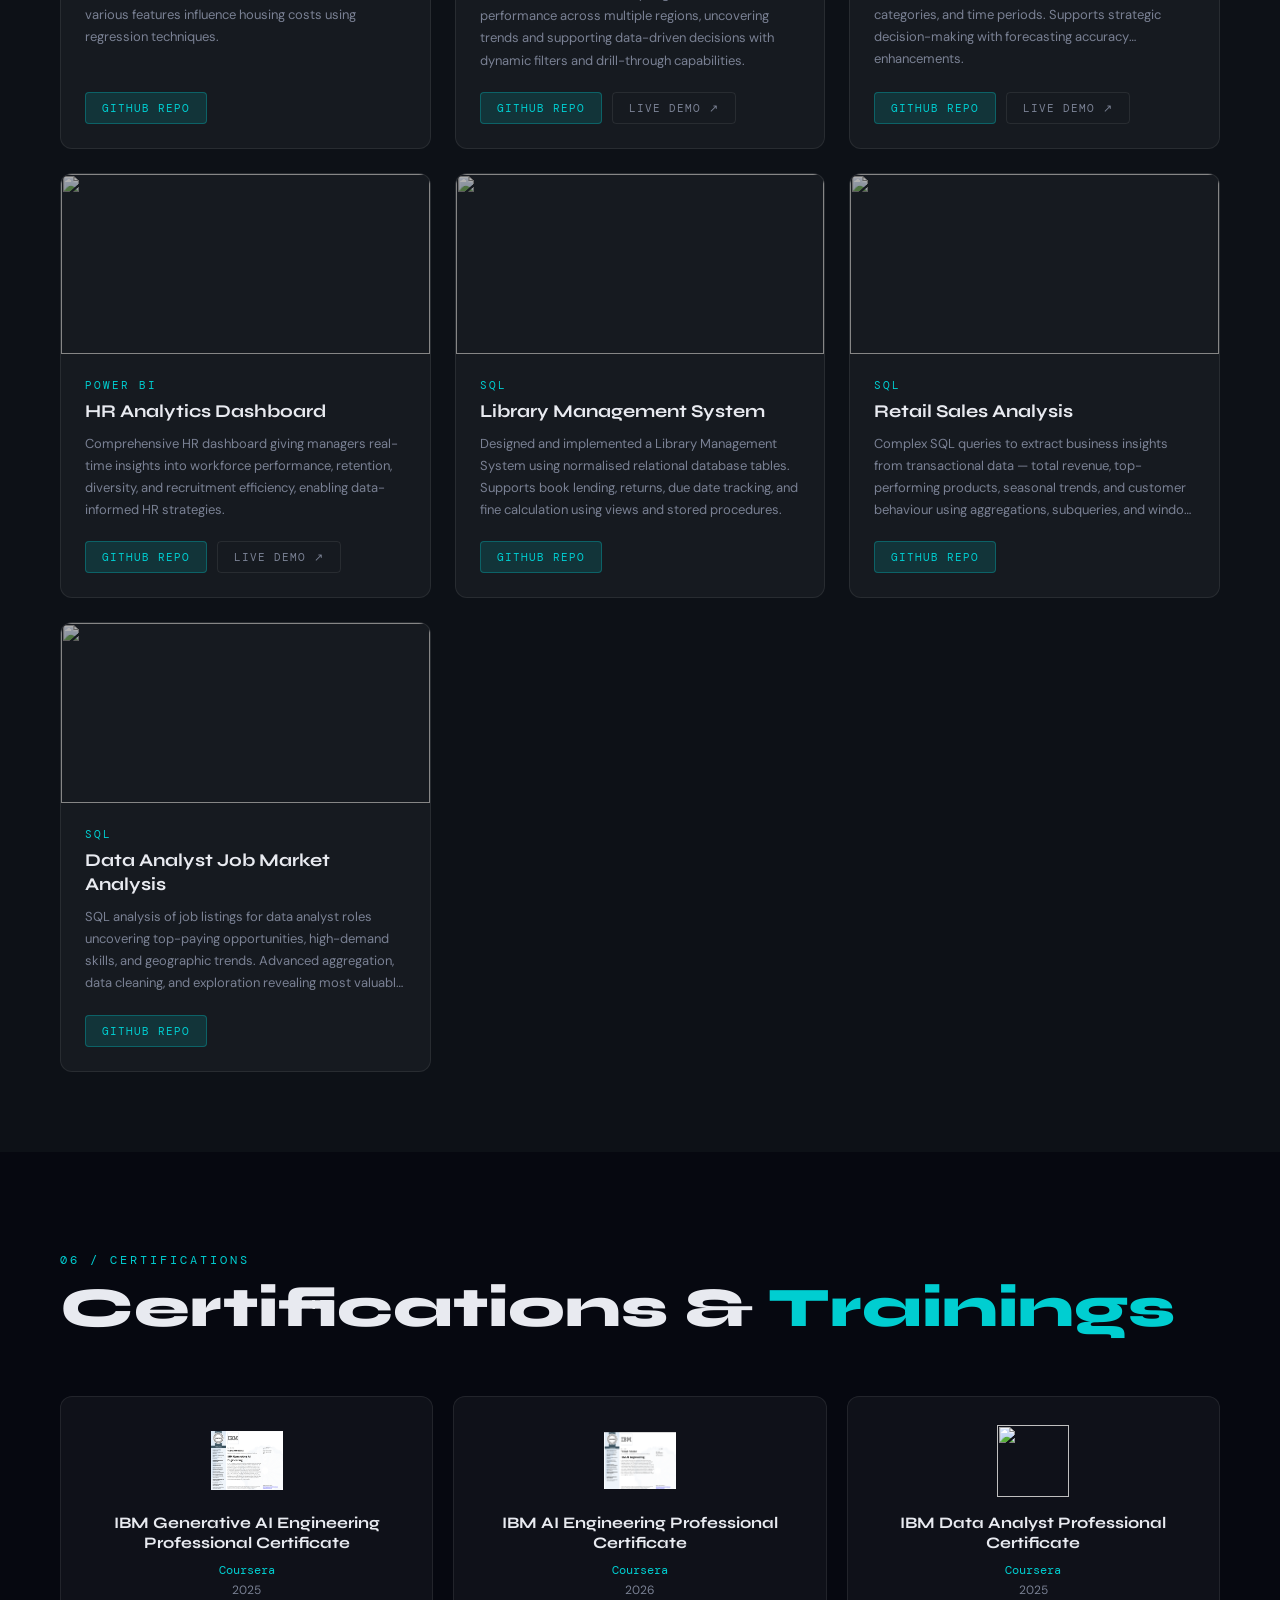
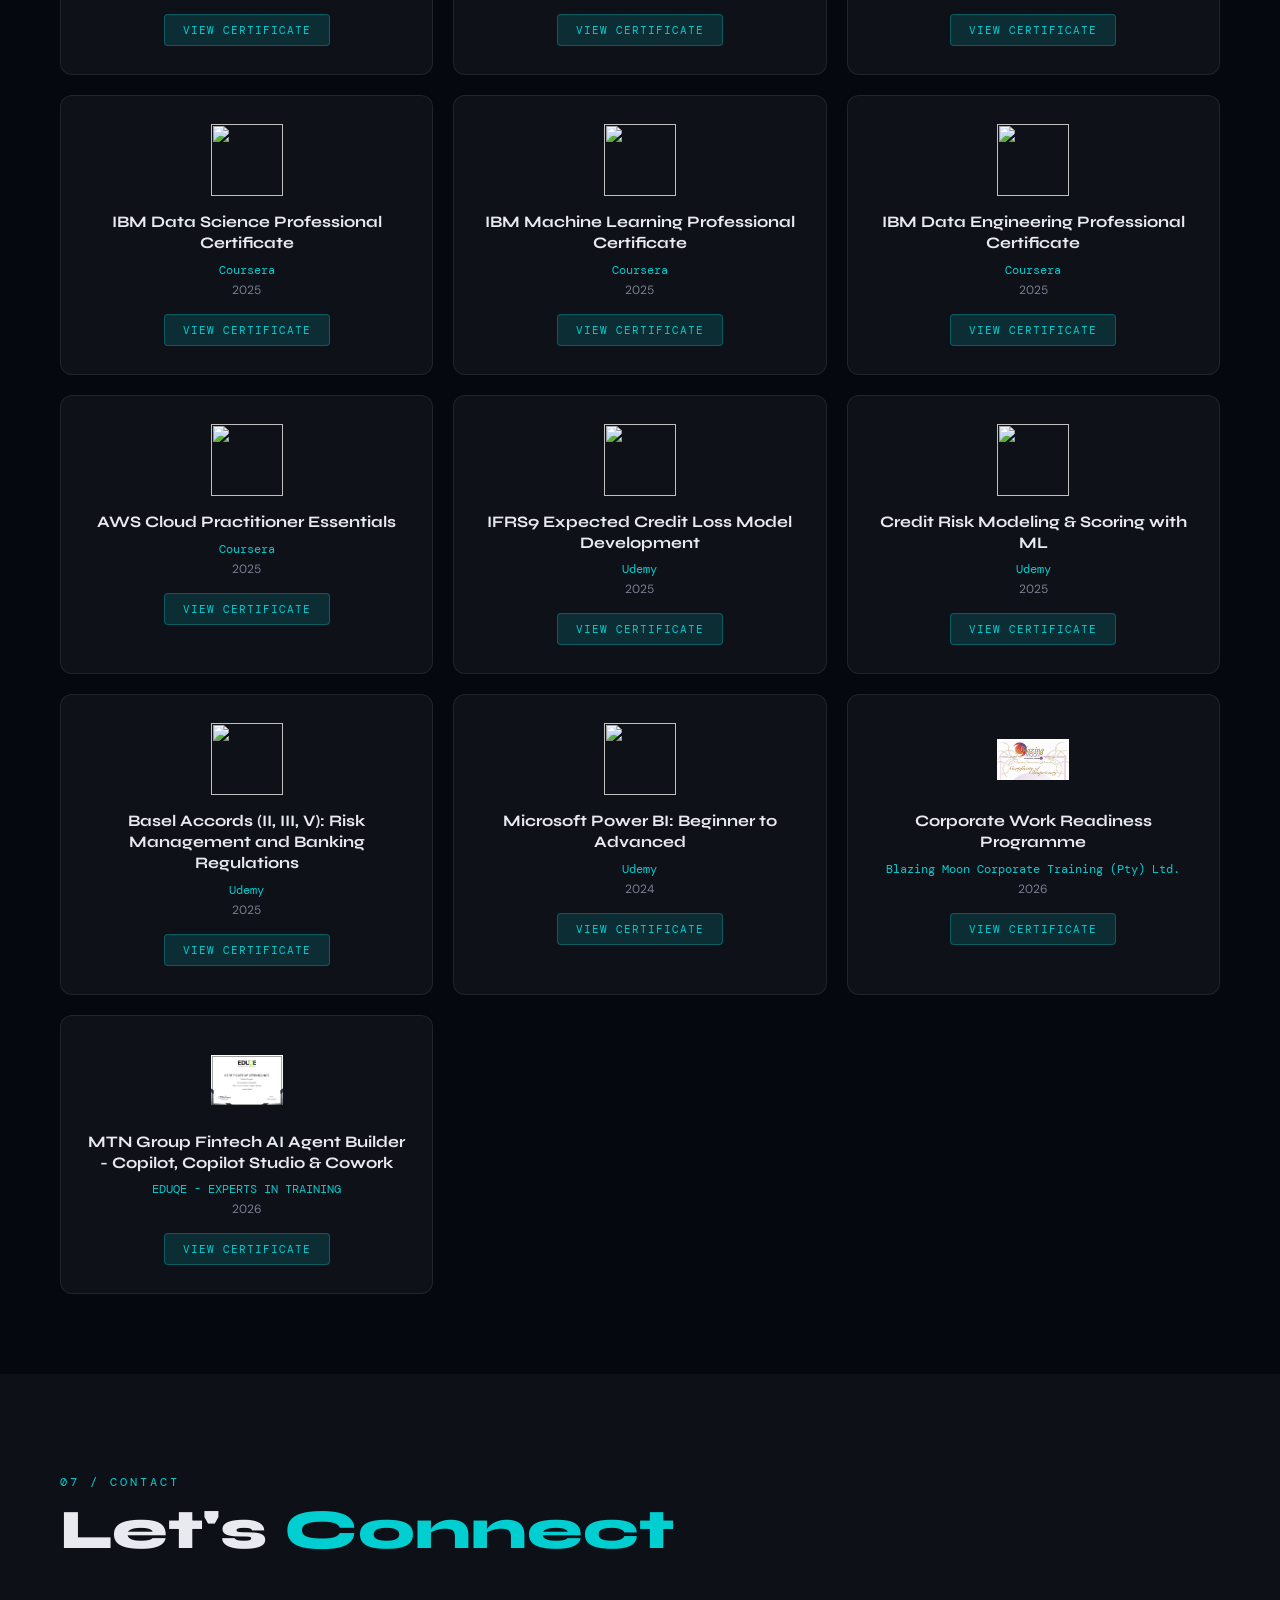
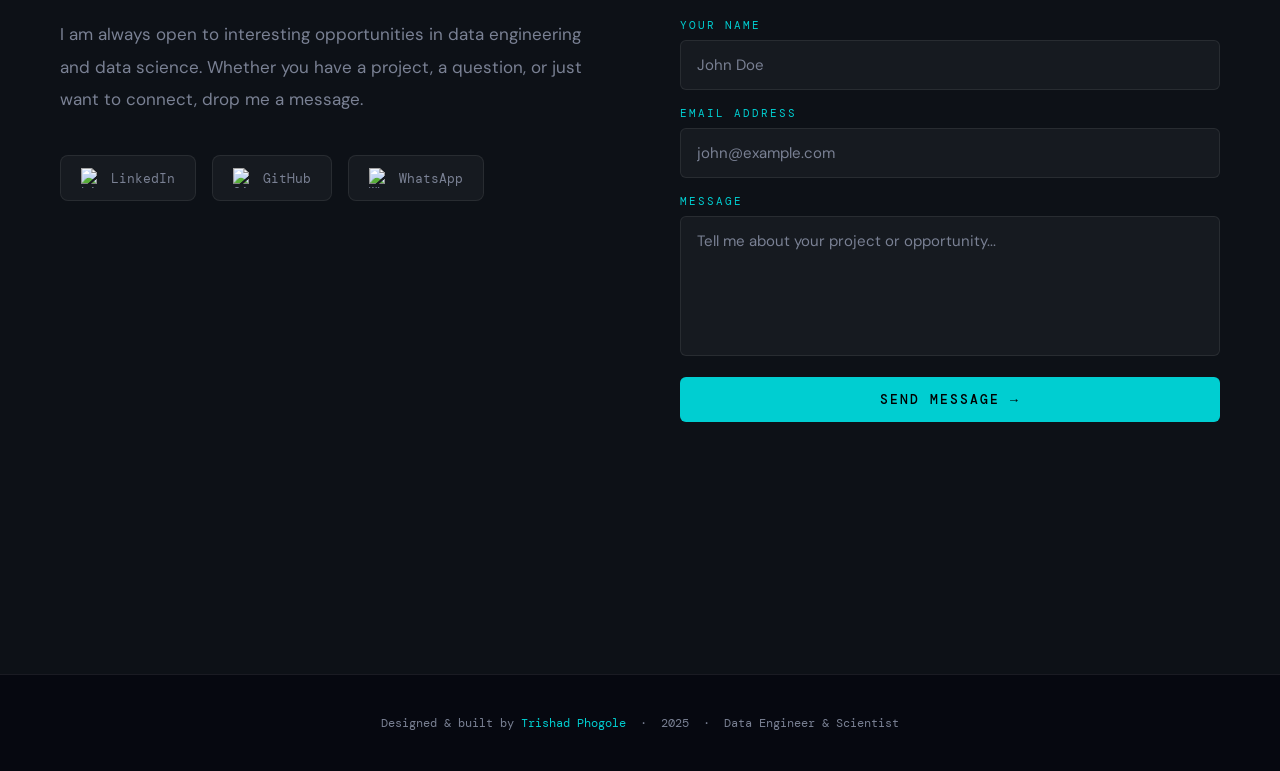
==== commit ee2230fd: "updates" ====
--- a/index.html
+++ b/index.html
@@ -906,7 +906,7 @@
     </div>
     <div class="certification-card reveal">
       <img src="Screenshot (89).png" class="certification-img" alt="">
-      <div class="certification-name">MTN Group Fintech AI Agent Builder</div>
+      <div class="certification-name">MTN Group Fintech AI Agent Builder - Copilot, Copilot Studio & Cowork</div>
       <div class="certification-info">EDUQE - EXPERTS IN TRAINING</div>
       <div class="certification-date">2026</div>
       <a href="https://github.com/TrishadKano/MY-CERTIFICATIONS-AND-TRAININGS/blob/main/Trishad%20Phogole%20-%20MS-MFAI%20-%20Certificate%20of%20Attendance.pdf" class="certification-btn" target="_blank">View Certificate</a>
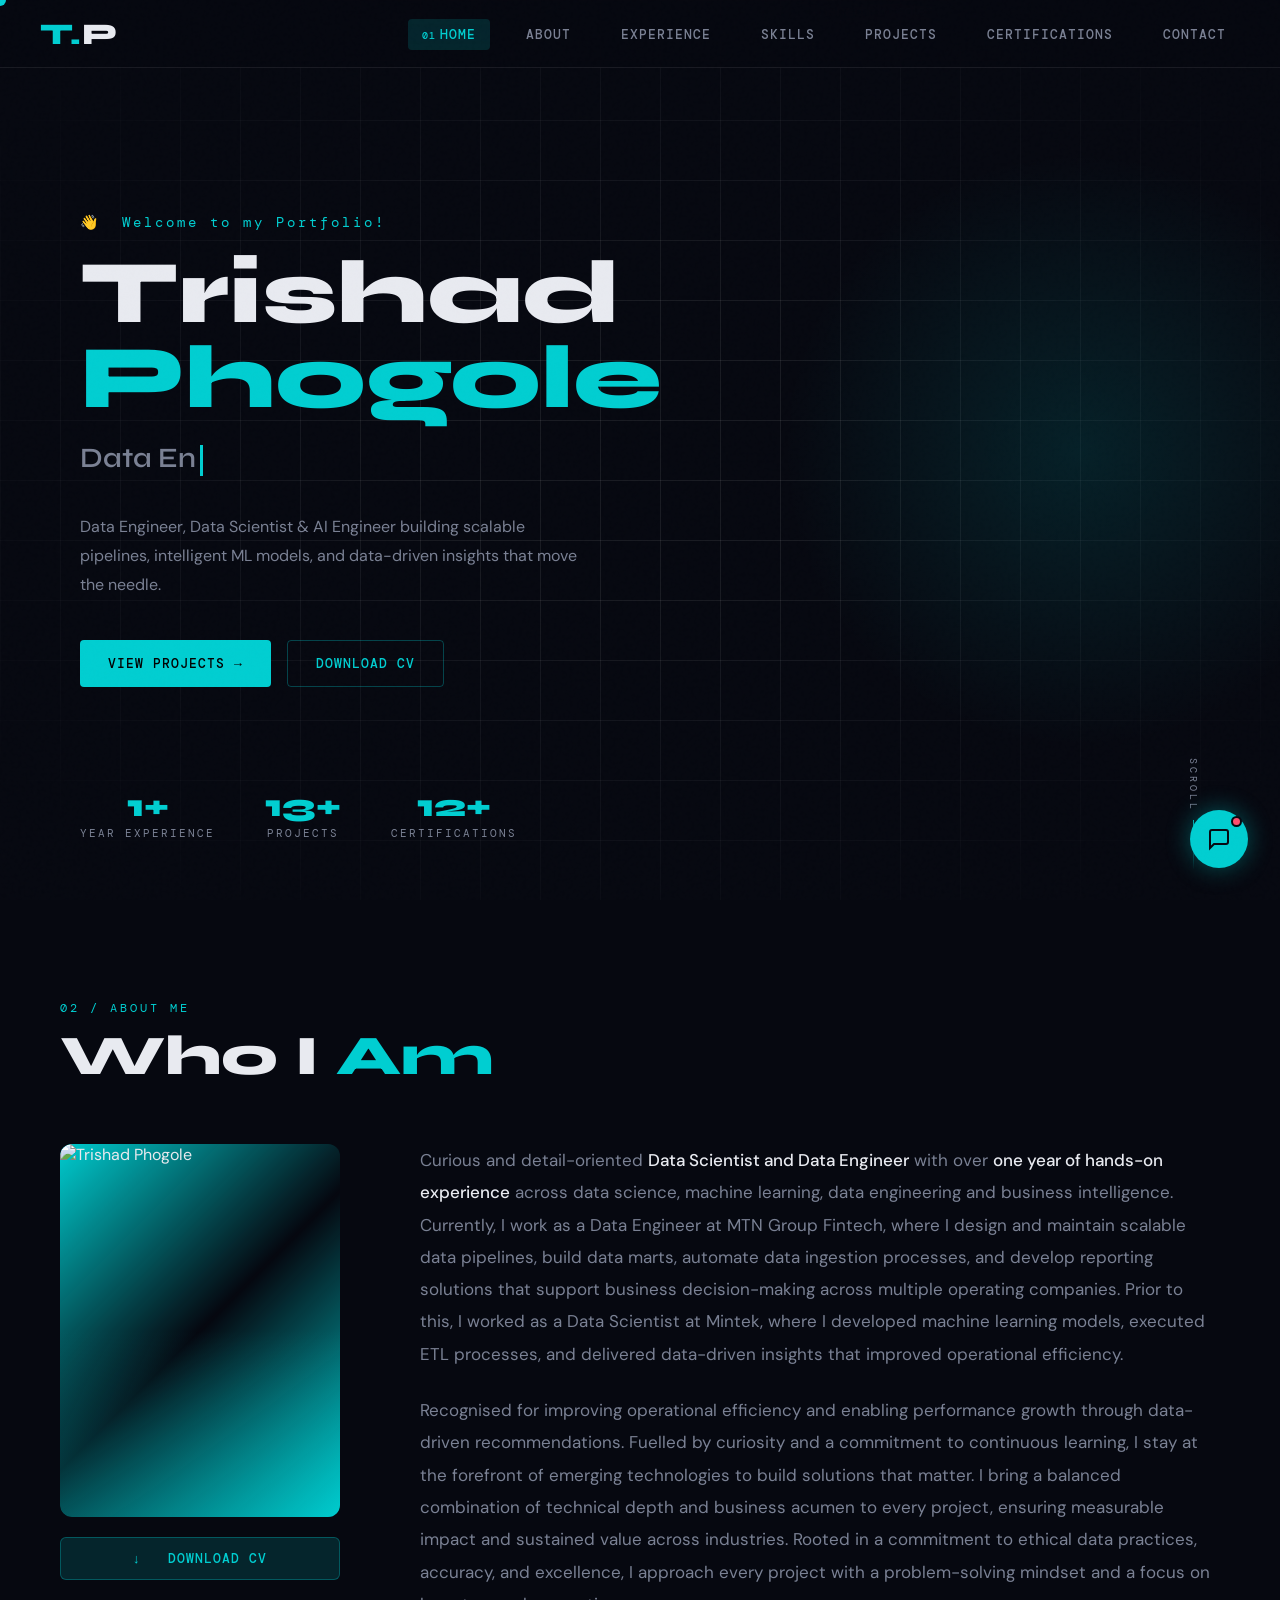
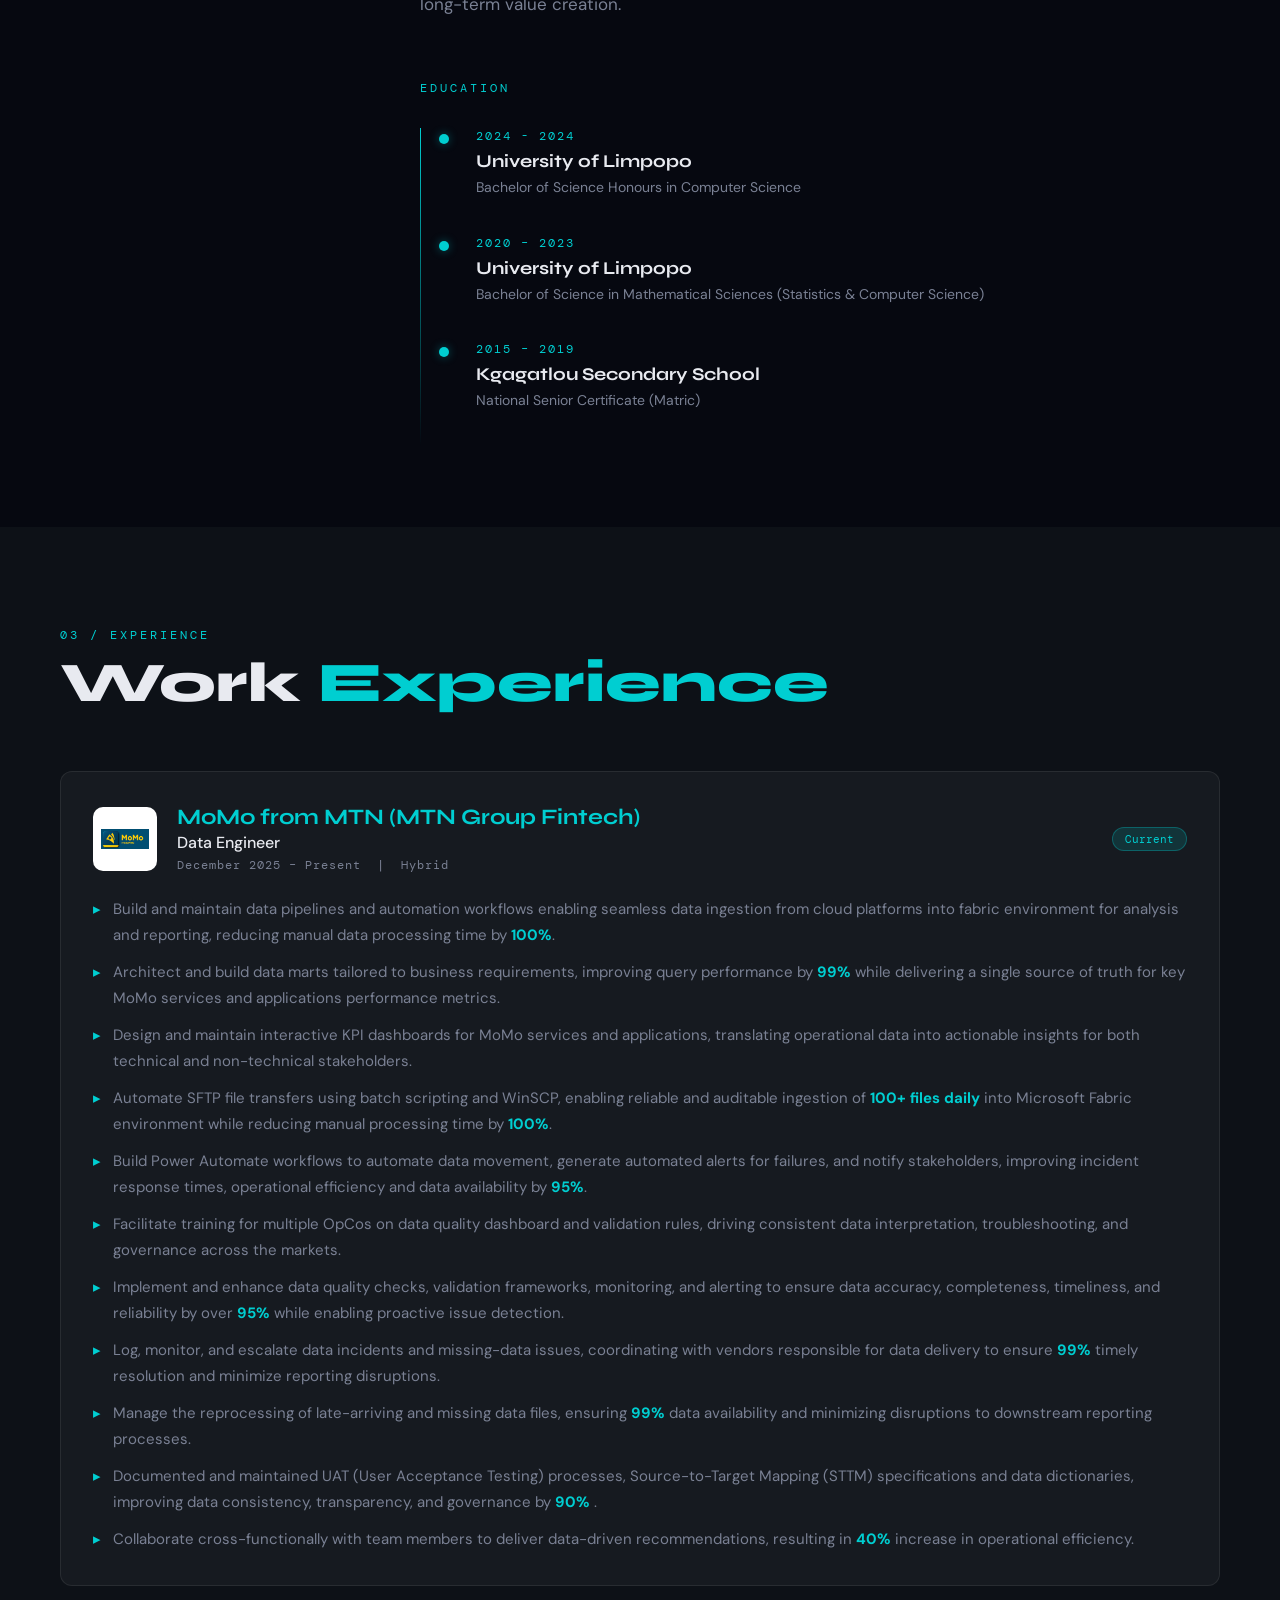
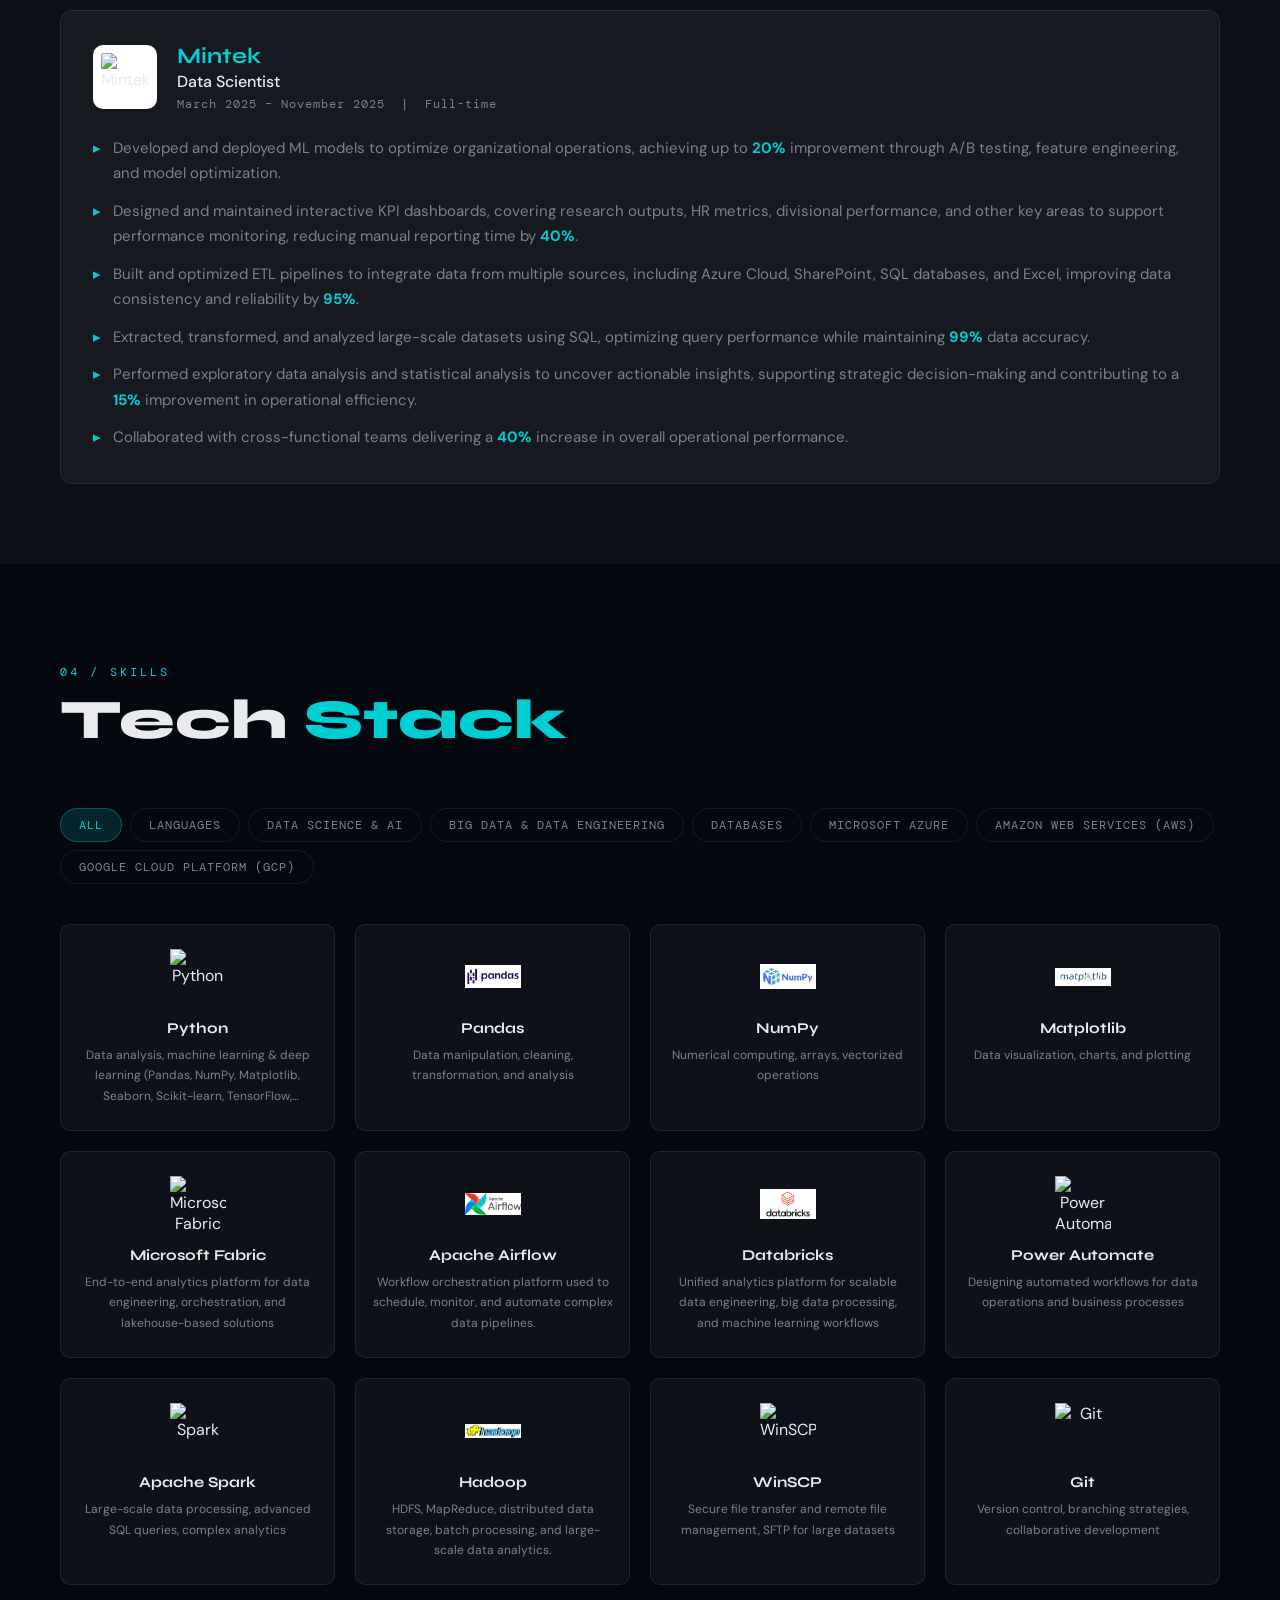
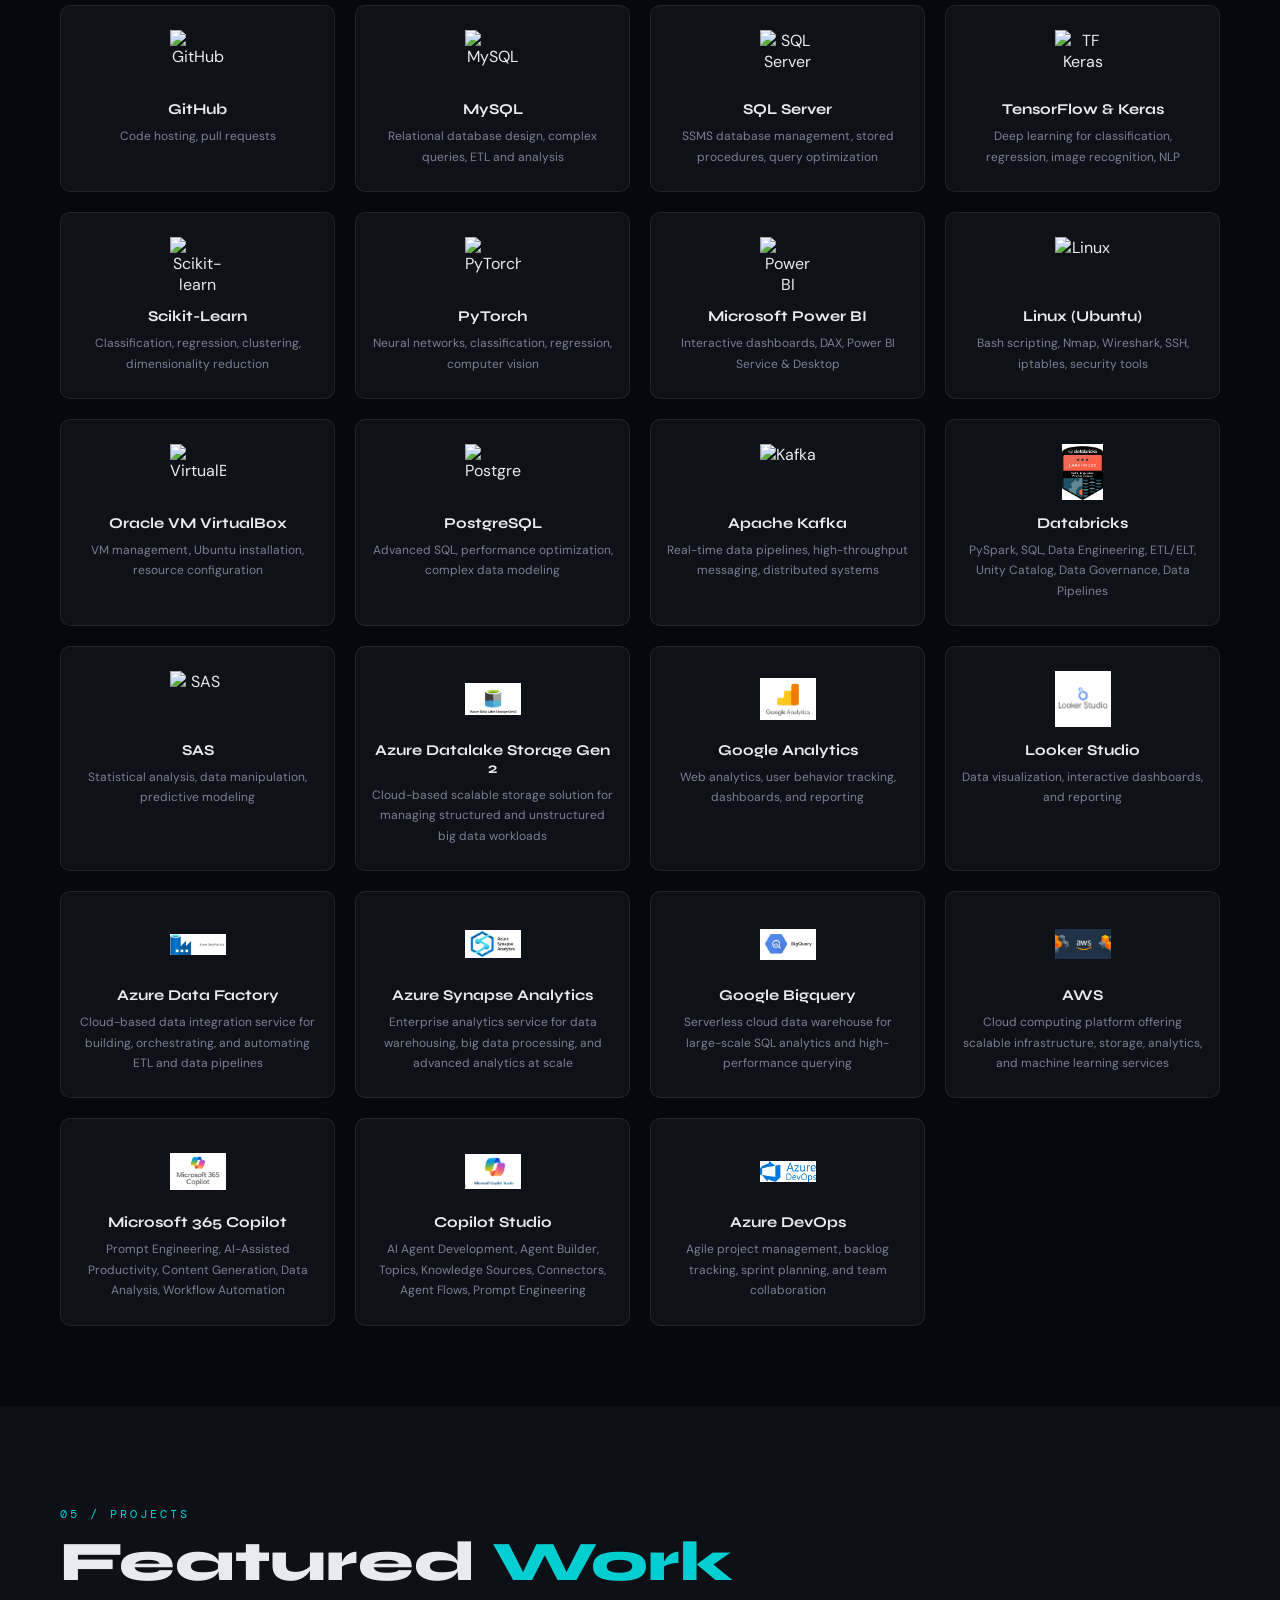
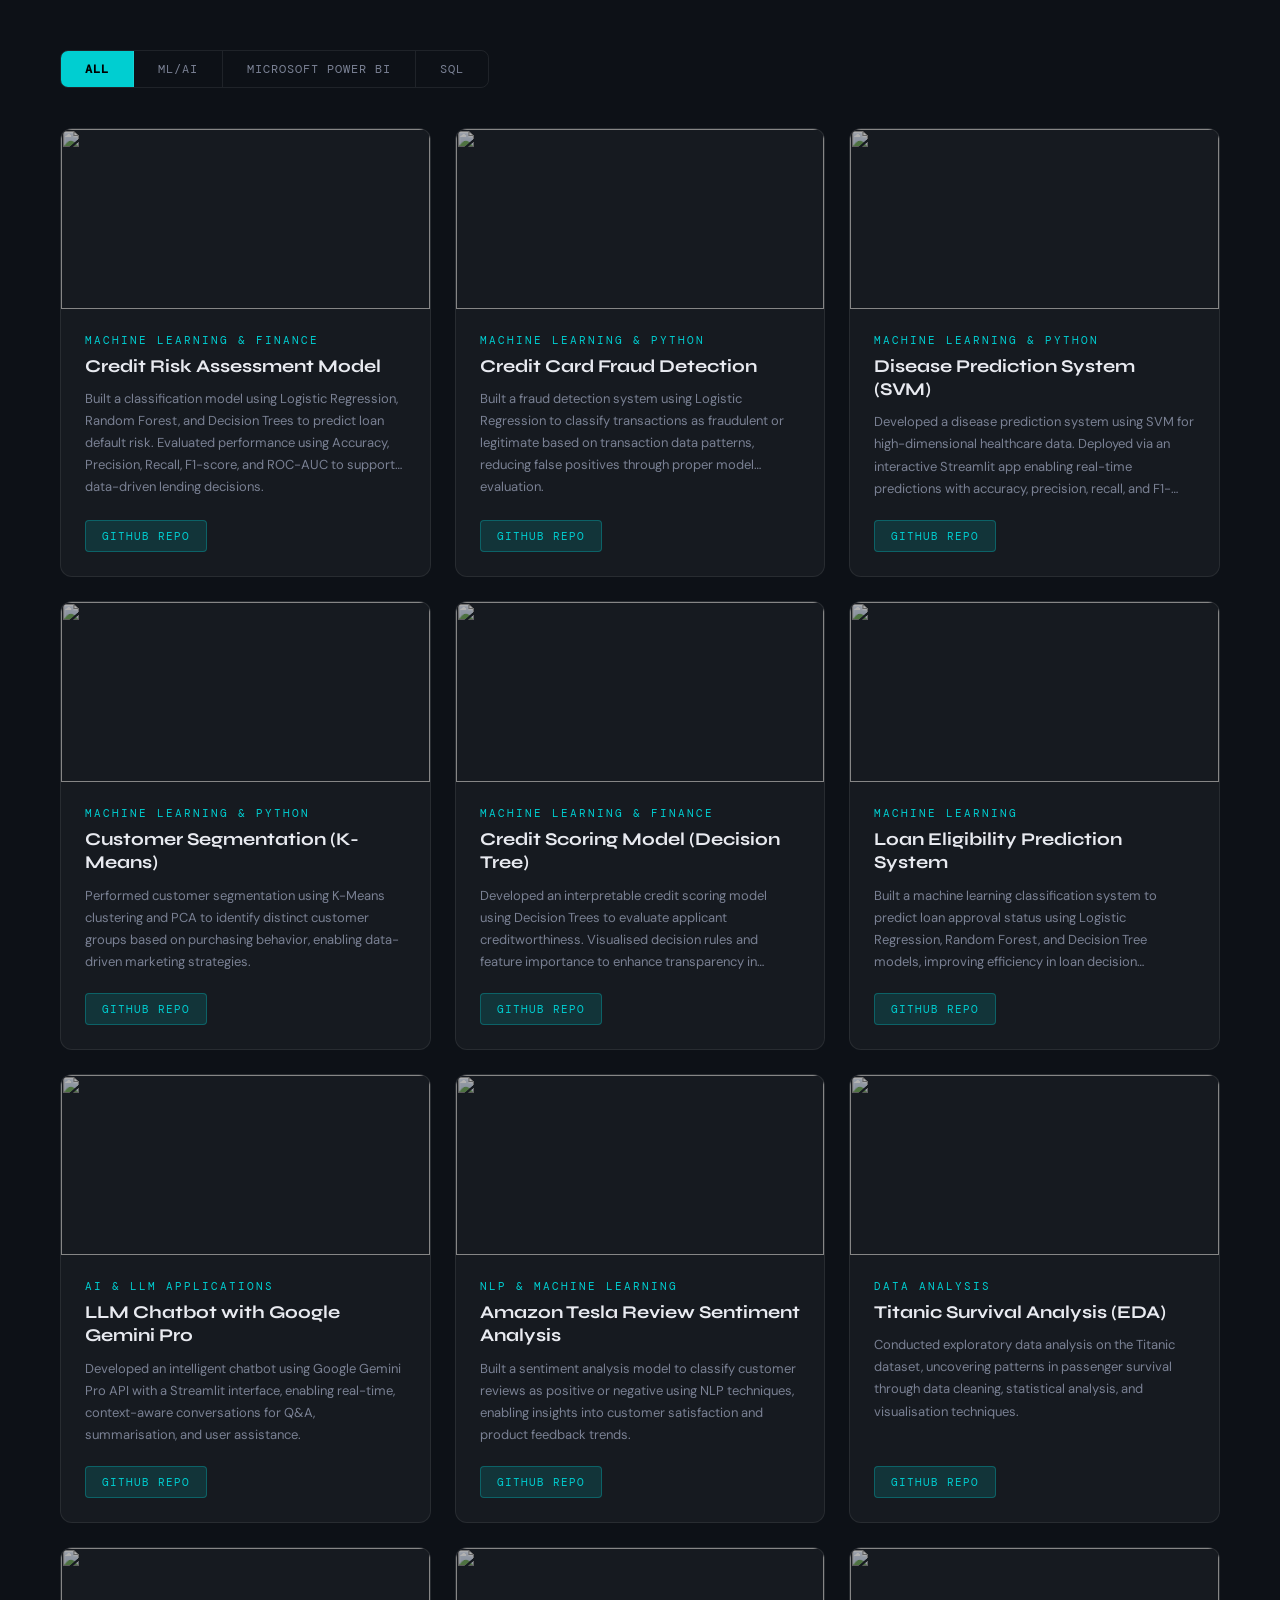
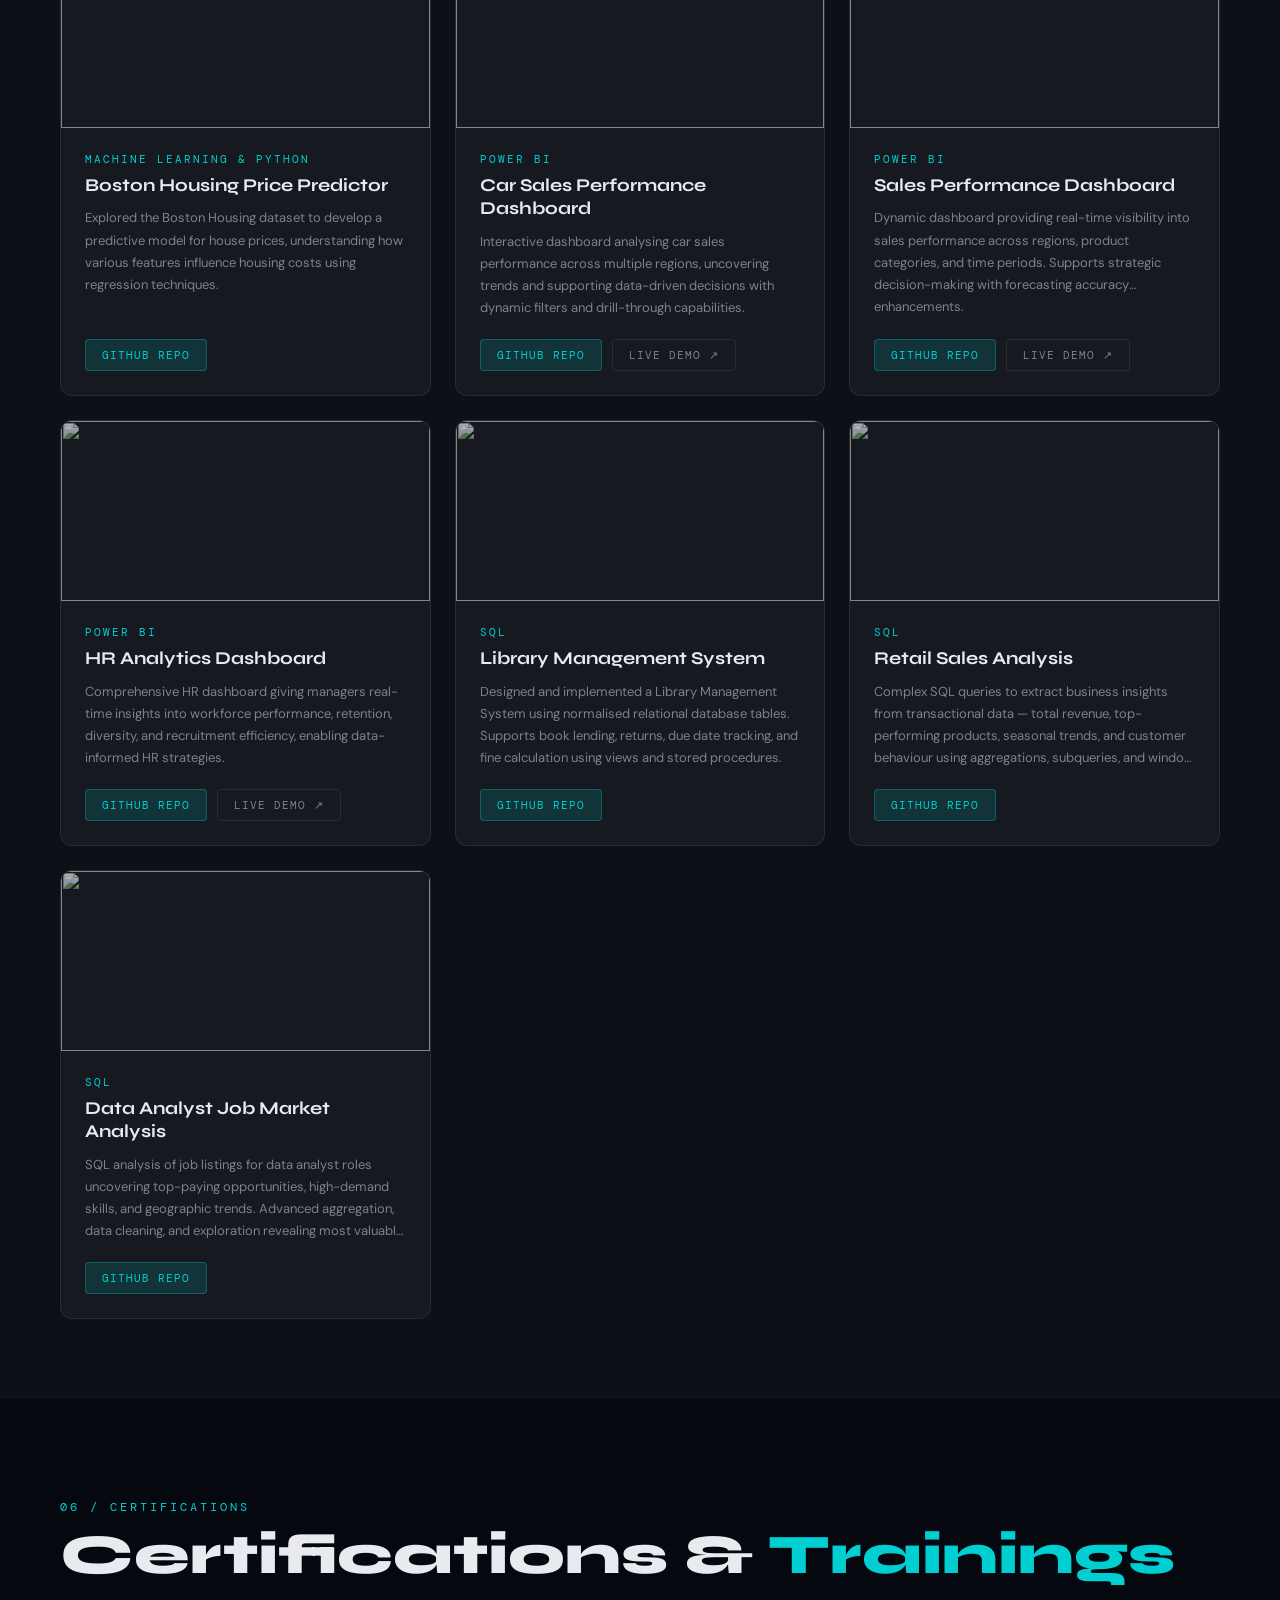
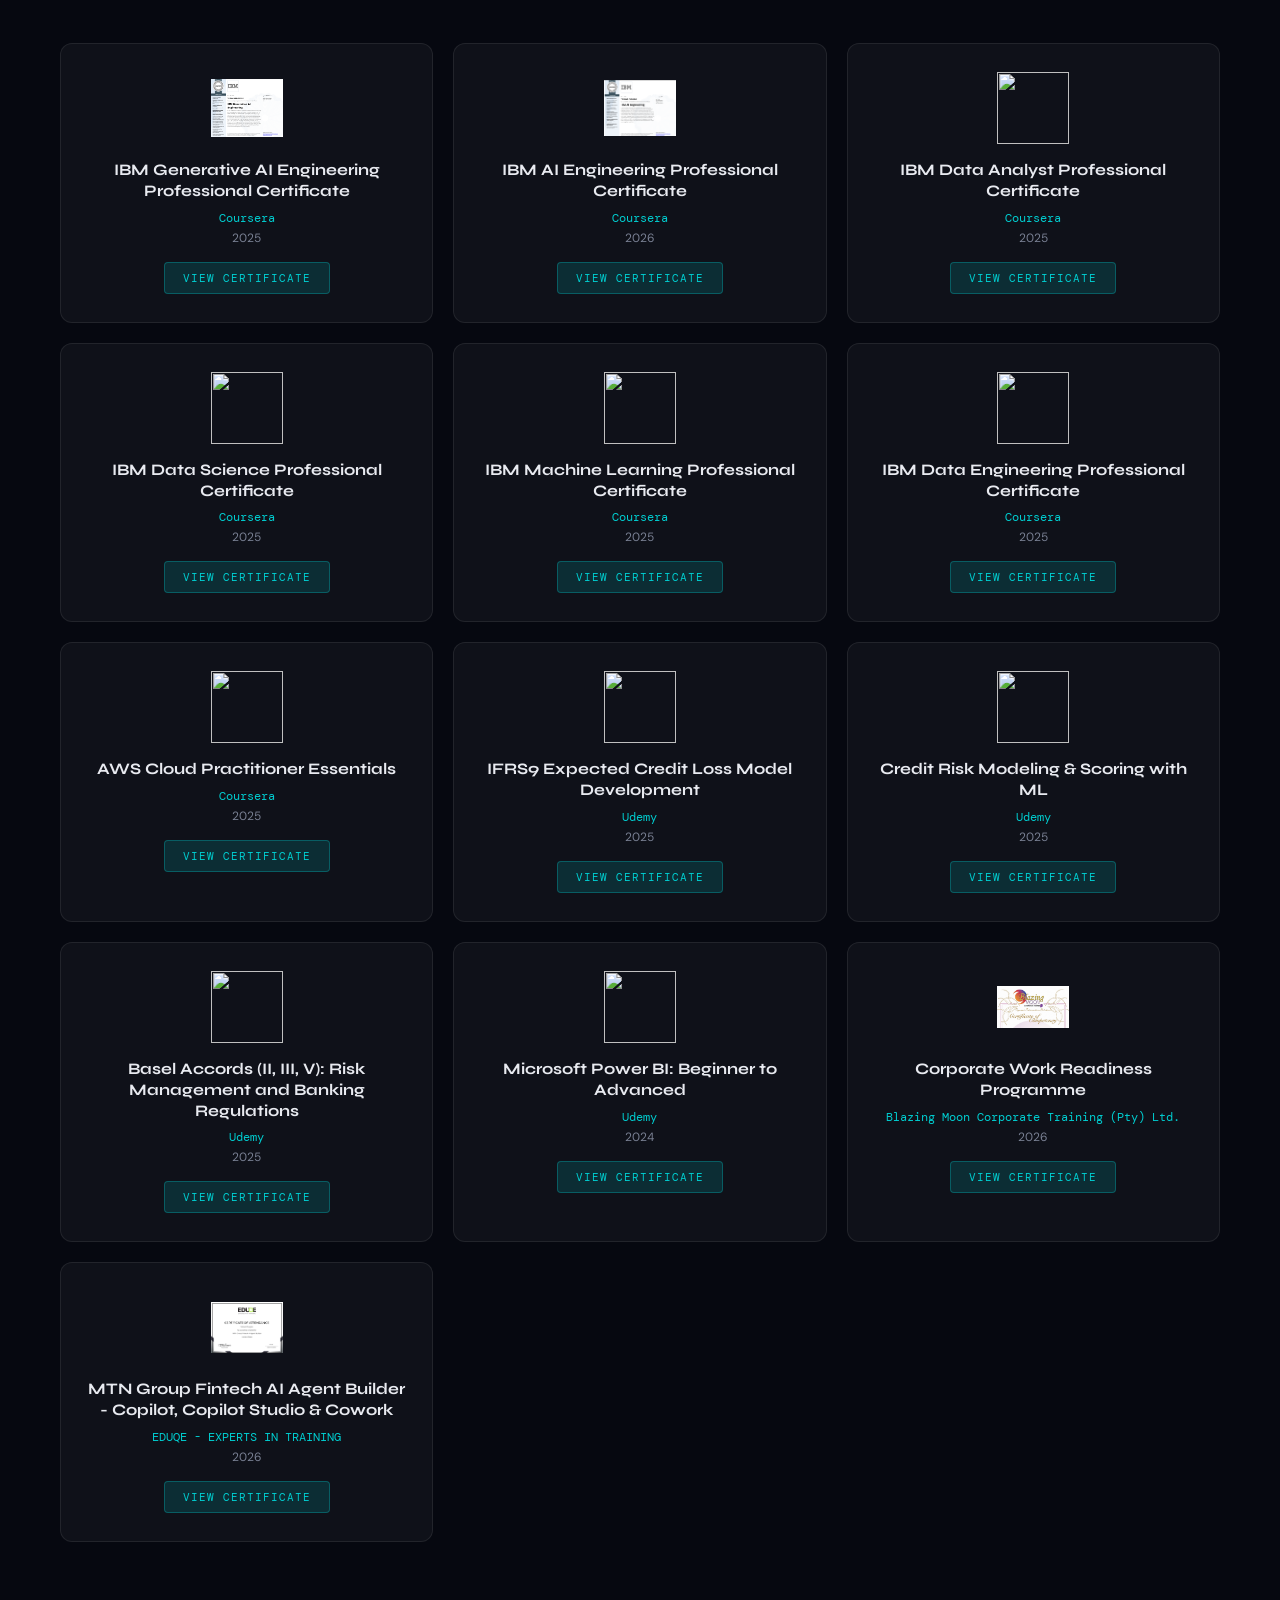
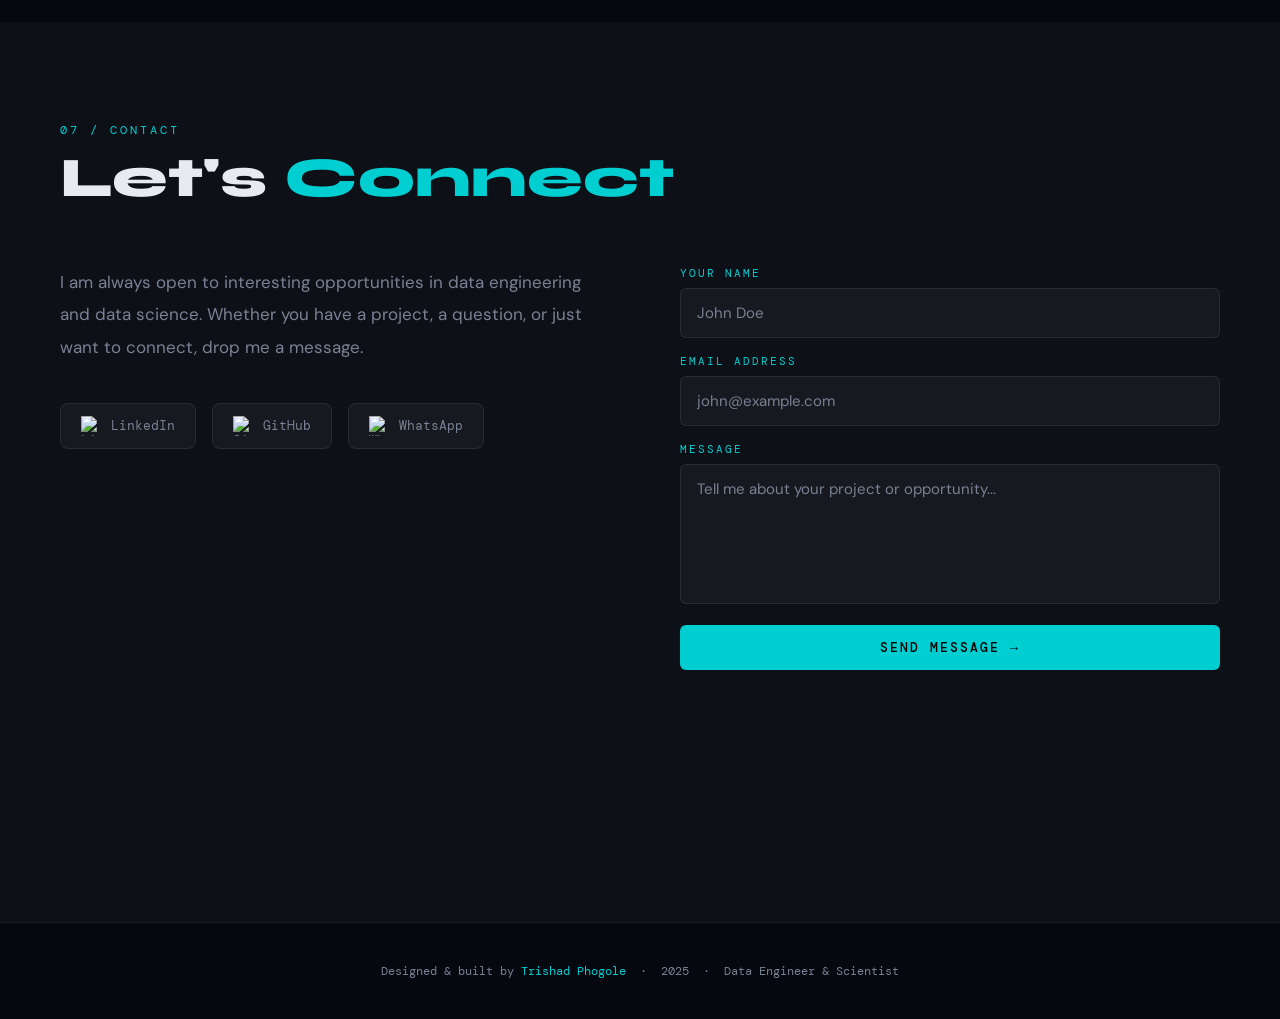
==== commit 56ad6532: "updates" ====
--- a/index.html
+++ b/index.html
@@ -104,7 +104,7 @@
       <div class="about-photo-frame">
         <img src="WhatsApp Image 2025-07-07 at 14.20.15.jpeg" class="about-img" alt="Trishad Phogole">
       </div>
-      <a href="Trishad Phogole.pdf" download class="download-cv-btn">
+      <a href="Trishad Phogole.pdf " download class="download-cv-btn">
         ↓ &nbsp; Download CV
       </a>
     </div>
@@ -208,7 +208,7 @@
   <div class="skills-filter reveal reveal-delay-2">
     <button class="filter-btn active" data-filter="all">All</button>
     <button class="filter-btn" data-filter="languages">Languages</button>
-    <button class="filter-btn" data-filter="Data Science & Machine Learning">Data Science & Machine Learning</button>
+    <button class="filter-btn" data-filter="Data Science & AI">Data Science & AI</button>
     <button class="filter-btn" data-filter="Big Data & Data Engineering">Big Data & Data Engineering</button>
     <button class="filter-btn" data-filter="databases">Databases</button>
     <button class="filter-btn" data-filter="Microsoft Azure">Microsoft Azure</button>
@@ -223,17 +223,17 @@
       <div class="skill-name">Python</div>
       <div class="skill-info">Data analysis, machine learning & deep learning (Pandas, NumPy, Matplotlib, Seaborn, Scikit-learn, TensorFlow, PyTorch)</div>
     </div>
-      <div class="skill-card reveal reveal-delay-1" data-cat="Data Science & Machine Learning">
+      <div class="skill-card reveal reveal-delay-1" data-cat="Data Science & AI">
       <img src="pandas.png" class="skill-img" alt="Power BI">
       <div class="skill-name">Pandas</div>
       <div class="skill-info">Data manipulation, cleaning, transformation, and analysis</div>
     </div>
-      <div class="skill-card reveal reveal-delay-1" data-cat="Data Science & Machine Learning">
+      <div class="skill-card reveal reveal-delay-1" data-cat="Data Science & AI">
       <img src="numpy.png" class="skill-img" alt="Power BI">
       <div class="skill-name">NumPy</div>
       <div class="skill-info">Numerical computing, arrays, vectorized operations</div>
     </div>
-      <div class="skill-card reveal reveal-delay-1" data-cat="Data Science & Machine Learning">
+      <div class="skill-card reveal reveal-delay-1" data-cat="Data Science & AI">
       <img src="matplotlib.png" class="skill-img" alt="Power BI">
       <div class="skill-name">Matplotlib</div>
       <div class="skill-info">Data visualization, charts, and plotting</div>
@@ -295,22 +295,22 @@
       <div class="skill-name">SQL Server</div>
       <div class="skill-info">SSMS database management, stored procedures, query optimization</div>
     </div>
-    <div class="skill-card reveal reveal-delay-3" data-cat="Data Science & Machine Learning">
+    <div class="skill-card reveal reveal-delay-3" data-cat="Data Science & AI">
       <img src="Tensorflow Keras.png" class="skill-img" alt="TF Keras">
       <div class="skill-name">TensorFlow & Keras</div>
       <div class="skill-info">Deep learning for classification, regression, image recognition, NLP</div>
     </div>
-    <div class="skill-card reveal" data-cat="Data Science & Machine Learning">
+    <div class="skill-card reveal" data-cat="Data Science & AI">
       <img src="scikit-learn.png" class="skill-img" alt="Scikit-learn">
       <div class="skill-name">Scikit-Learn</div>
       <div class="skill-info">Classification, regression, clustering, dimensionality reduction</div>
     </div>
-    <div class="skill-card reveal reveal-delay-1" data-cat="Data Science & Machine Learning">
+    <div class="skill-card reveal reveal-delay-1" data-cat="Data Science & AI">
       <img src="pytorch.png" class="skill-img" alt="PyTorch">
       <div class="skill-name">PyTorch</div>
       <div class="skill-info">Neural networks, classification, regression, computer vision</div>
     </div>
-    <div class="skill-card reveal reveal-delay-1" data-cat="Data Science & Machine Learning">
+    <div class="skill-card reveal reveal-delay-1" data-cat="Data Science & AI">
       <img src="Power-BI-Logo-700x394.png" class="skill-img" alt="Power BI">
       <div class="skill-name">Microsoft Power BI</div>
       <div class="skill-info">Interactive dashboards, DAX, Power BI Service & Desktop</div>
@@ -335,6 +335,13 @@
       <div class="skill-name">Apache Kafka</div>
       <div class="skill-info">Real-time data pipelines, high-throughput messaging, distributed systems</div>
     </div>
+    <div class="skill-card reveal reveal-delay-1" data-cat="Big Data & Data Engineering"> 
+  <img src="images3.png" class="skill-img" alt="Databricks"> 
+  <div class="skill-name">Databricks</div> 
+  <div class="skill-info">
+    PySpark, SQL, Data Engineering, ETL/ELT, Unity Catalog, Data Governance, Data Pipelines
+  </div> 
+</div>
     <div class="skill-card reveal reveal-delay-2" data-cat="languages">
       <img src="sas.png" class="skill-img" alt="SAS">
       <div class="skill-name">SAS</div>
@@ -350,7 +357,7 @@
       <div class="skill-name">Google Analytics</div>
       <div class="skill-info">Web analytics, user behavior tracking, dashboards, and reporting</div>
     </div>
-     <div class="skill-card reveal reveal-delay-3" data-cat= "Data Science & Machine Learning">
+     <div class="skill-card reveal reveal-delay-3" data-cat= "Data Science & AI">
       <img src="looker studio.png" class="skill-img" alt="R">
       <div class="skill-name">Looker Studio</div>
       <div class="skill-info">Data visualization, interactive dashboards, and reporting</div>
@@ -372,9 +379,25 @@
     </div>
     <div class="skill-card reveal reveal-delay-3" data-cat= "AWS">
       <img src="AWS__.jpg" class="skill-img" alt="R">
+       <div class="skill-name">AWS</div>
       <div class="skill-info"> Cloud computing platform offering scalable infrastructure, storage, analytics, and machine learning services</div>
     </div>
-    <div class="skill-card reveal reveal-delay-3" data-cat= "Microsoft Azure">
+    <div class="skill-card reveal reveal-delay-3" data-cat="Microsoft 365 Copilot"> 
+  <img src="images2.jpg" class="skill-img" alt="Microsoft 365 Copilot">
+  <div class="skill-name">Microsoft 365 Copilot</div>
+  <div class="skill-info">
+    Prompt Engineering, AI-Assisted Productivity, Content Generation, Data Analysis, Workflow Automation
+  </div> 
+</div>
+
+<div class="skill-card reveal reveal-delay-3" data-cat="Data Science & AI"> 
+  <img src="images1.jpg" class="skill-img" alt="Copilot Studio">
+  <div class="skill-name">Copilot Studio</div> 
+  <div class="skill-info">
+    AI Agent Development, Agent Builder, Topics, Knowledge Sources, Connectors, Agent Flows, Prompt Engineering
+  </div> 
+</div> 
+    <div class="skill-card reveal reveal-delay-3" data-cat= "Data Science & AI">
       <img src="devops.png" class="skill-img" alt="R">
       <div class="skill-name">Azure DevOps</div>
       <div class="skill-info">Agile project management, backlog tracking, sprint planning, and team collaboration</div>
@@ -909,7 +932,7 @@
       <div class="certification-name">MTN Group Fintech AI Agent Builder - Copilot, Copilot Studio & Cowork</div>
       <div class="certification-info">EDUQE - EXPERTS IN TRAINING</div>
       <div class="certification-date">2026</div>
-      <a href="https://github.com/TrishadKano/MY-CERTIFICATIONS-AND-TRAININGS/blob/main/Trishad%20Phogole%20-%20MS-MFAI%20-%20Certificate%20of%20Attendance.pdf" class="certification-btn" target="_blank">View Certificate</a>
+      <a href="https://credsverse.com/credentials/b1e30850-e2c7-4503-b74b-734d2f92f031?preview=1" class="certification-btn" target="_blank">View Certificate</a>
     </div>
   </div>
 </section>
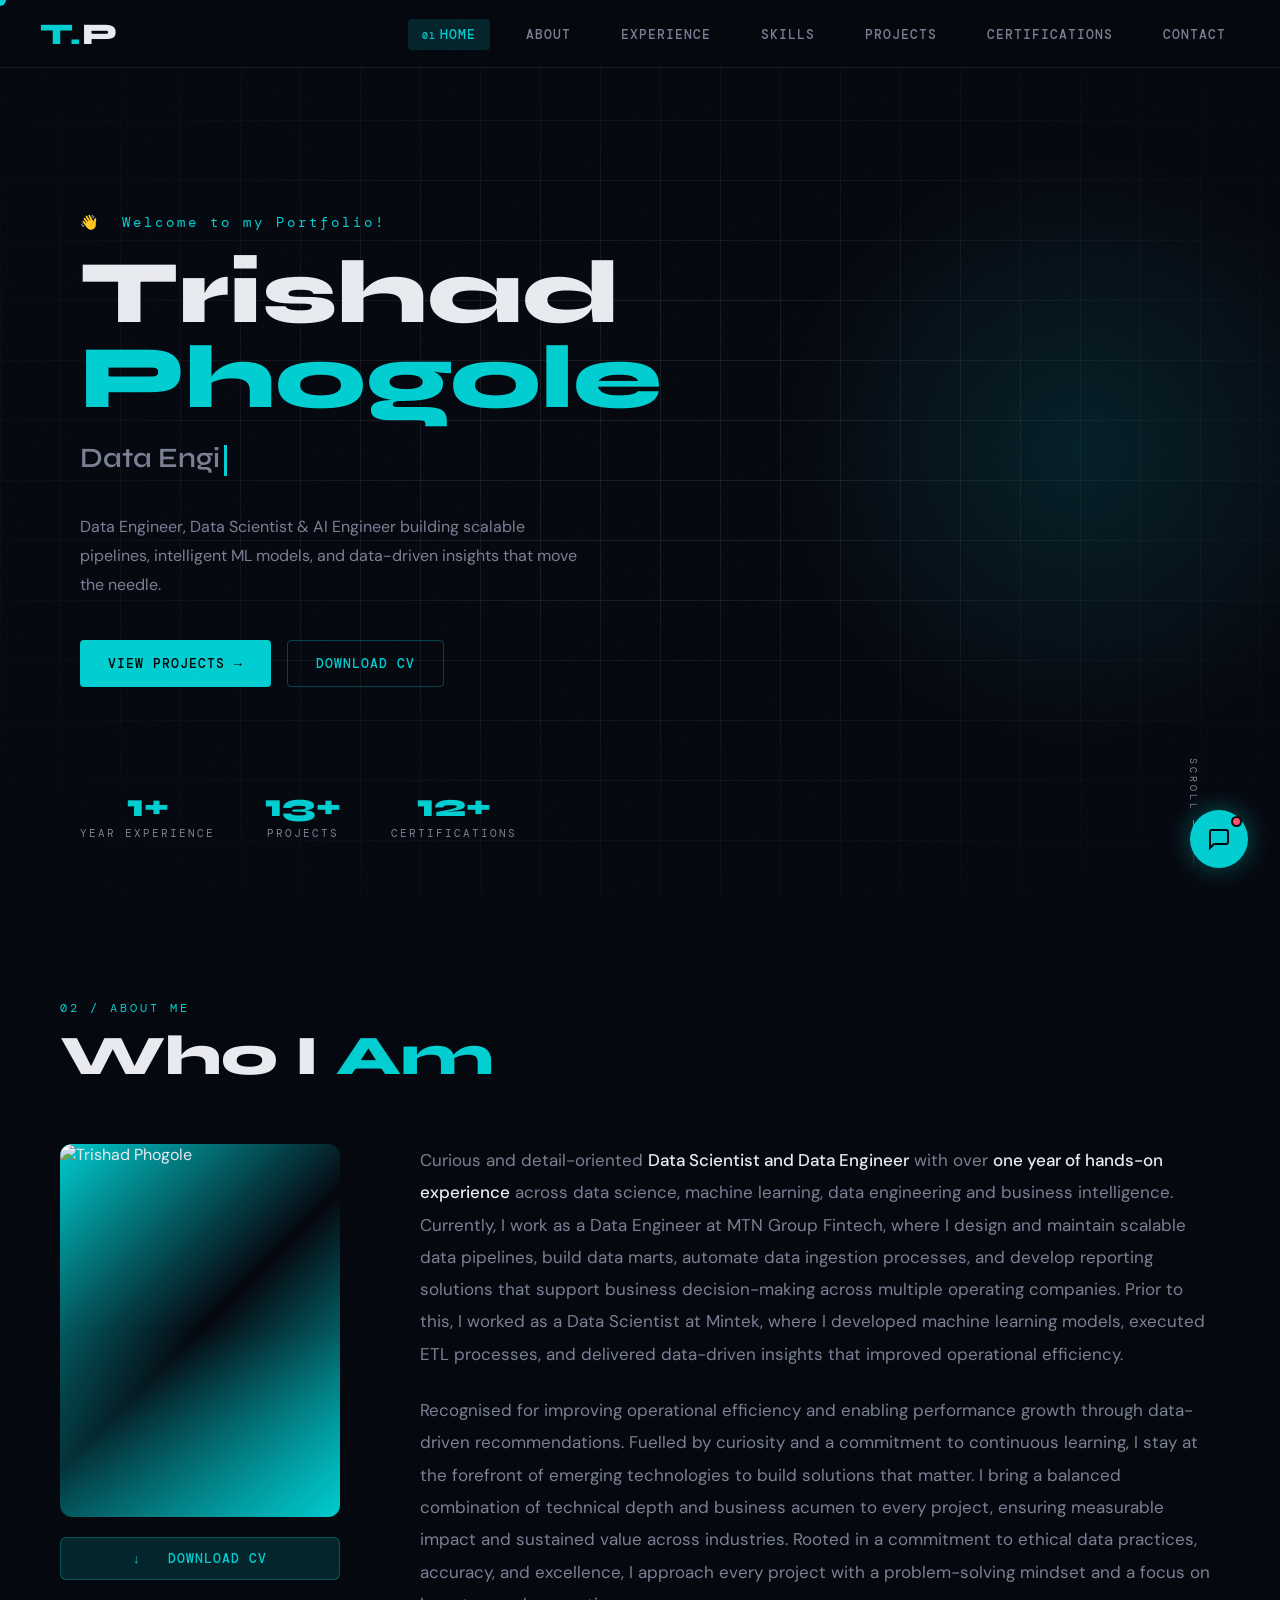
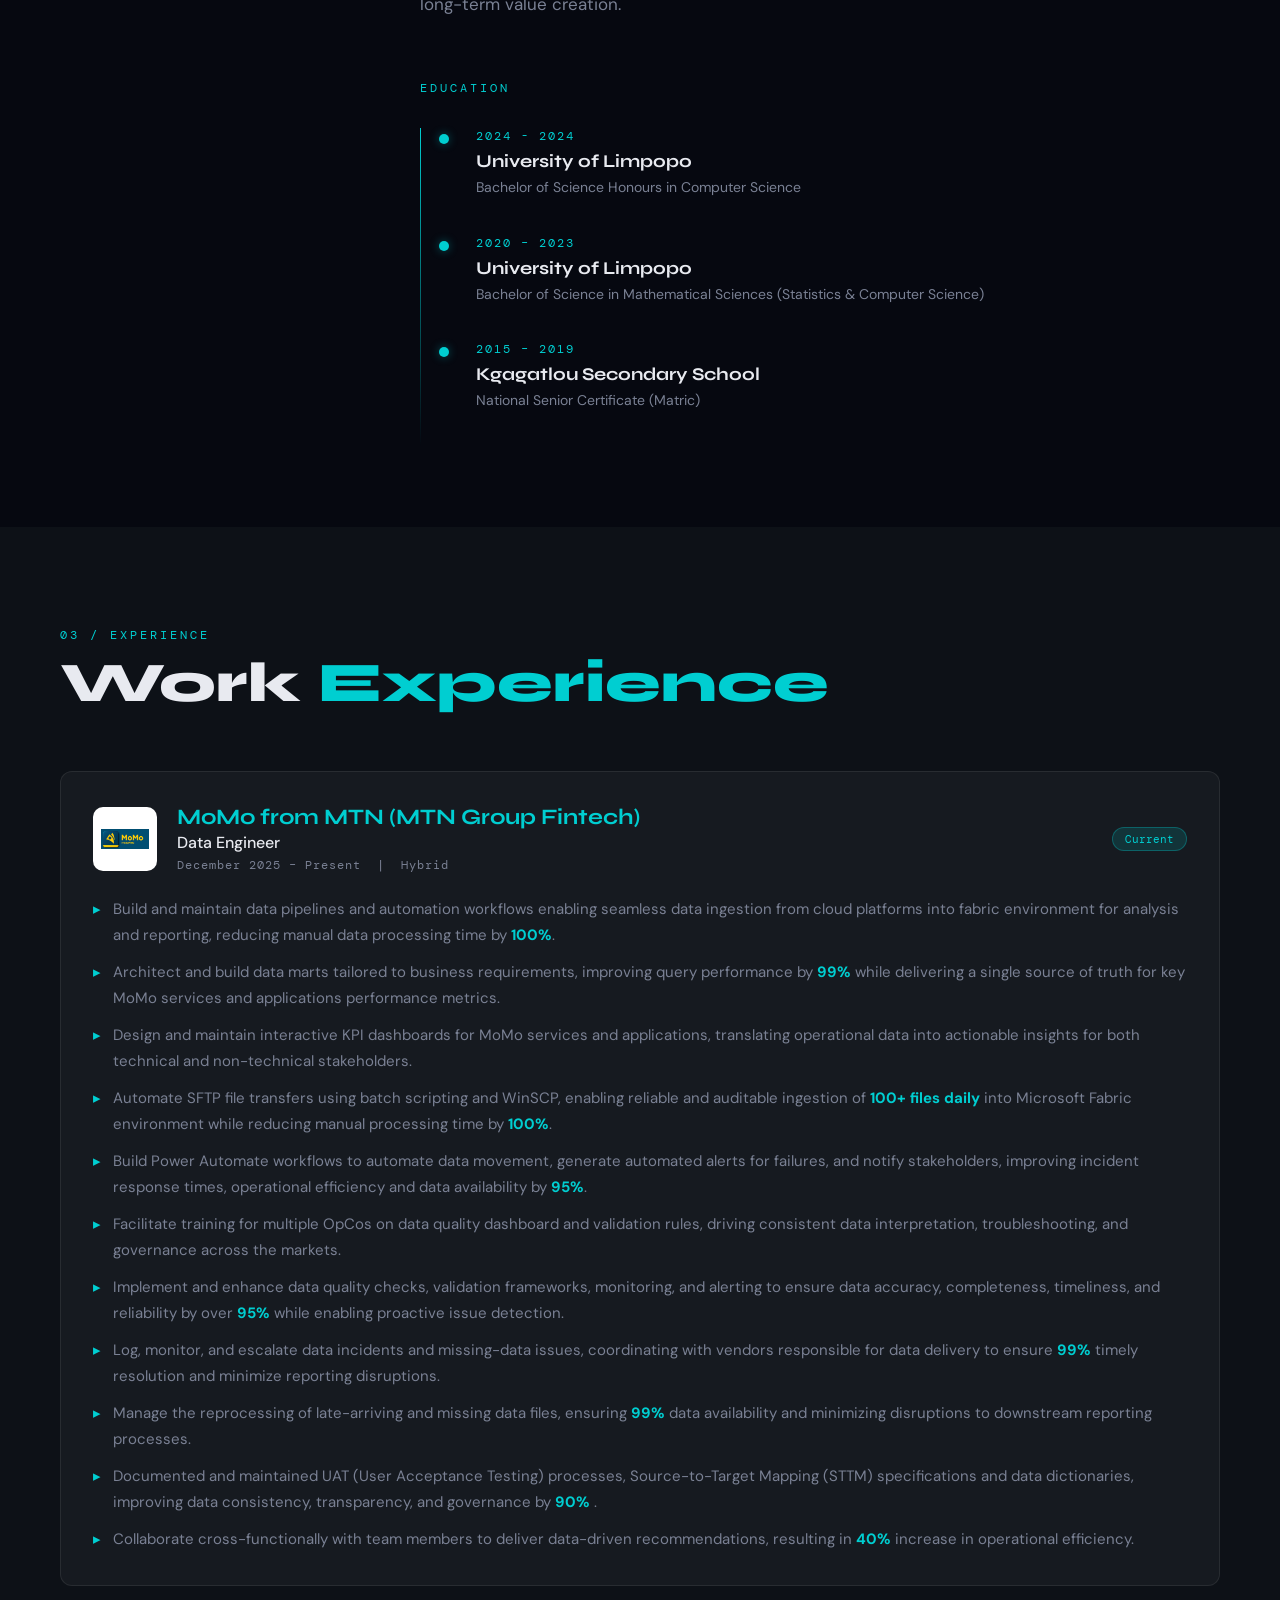
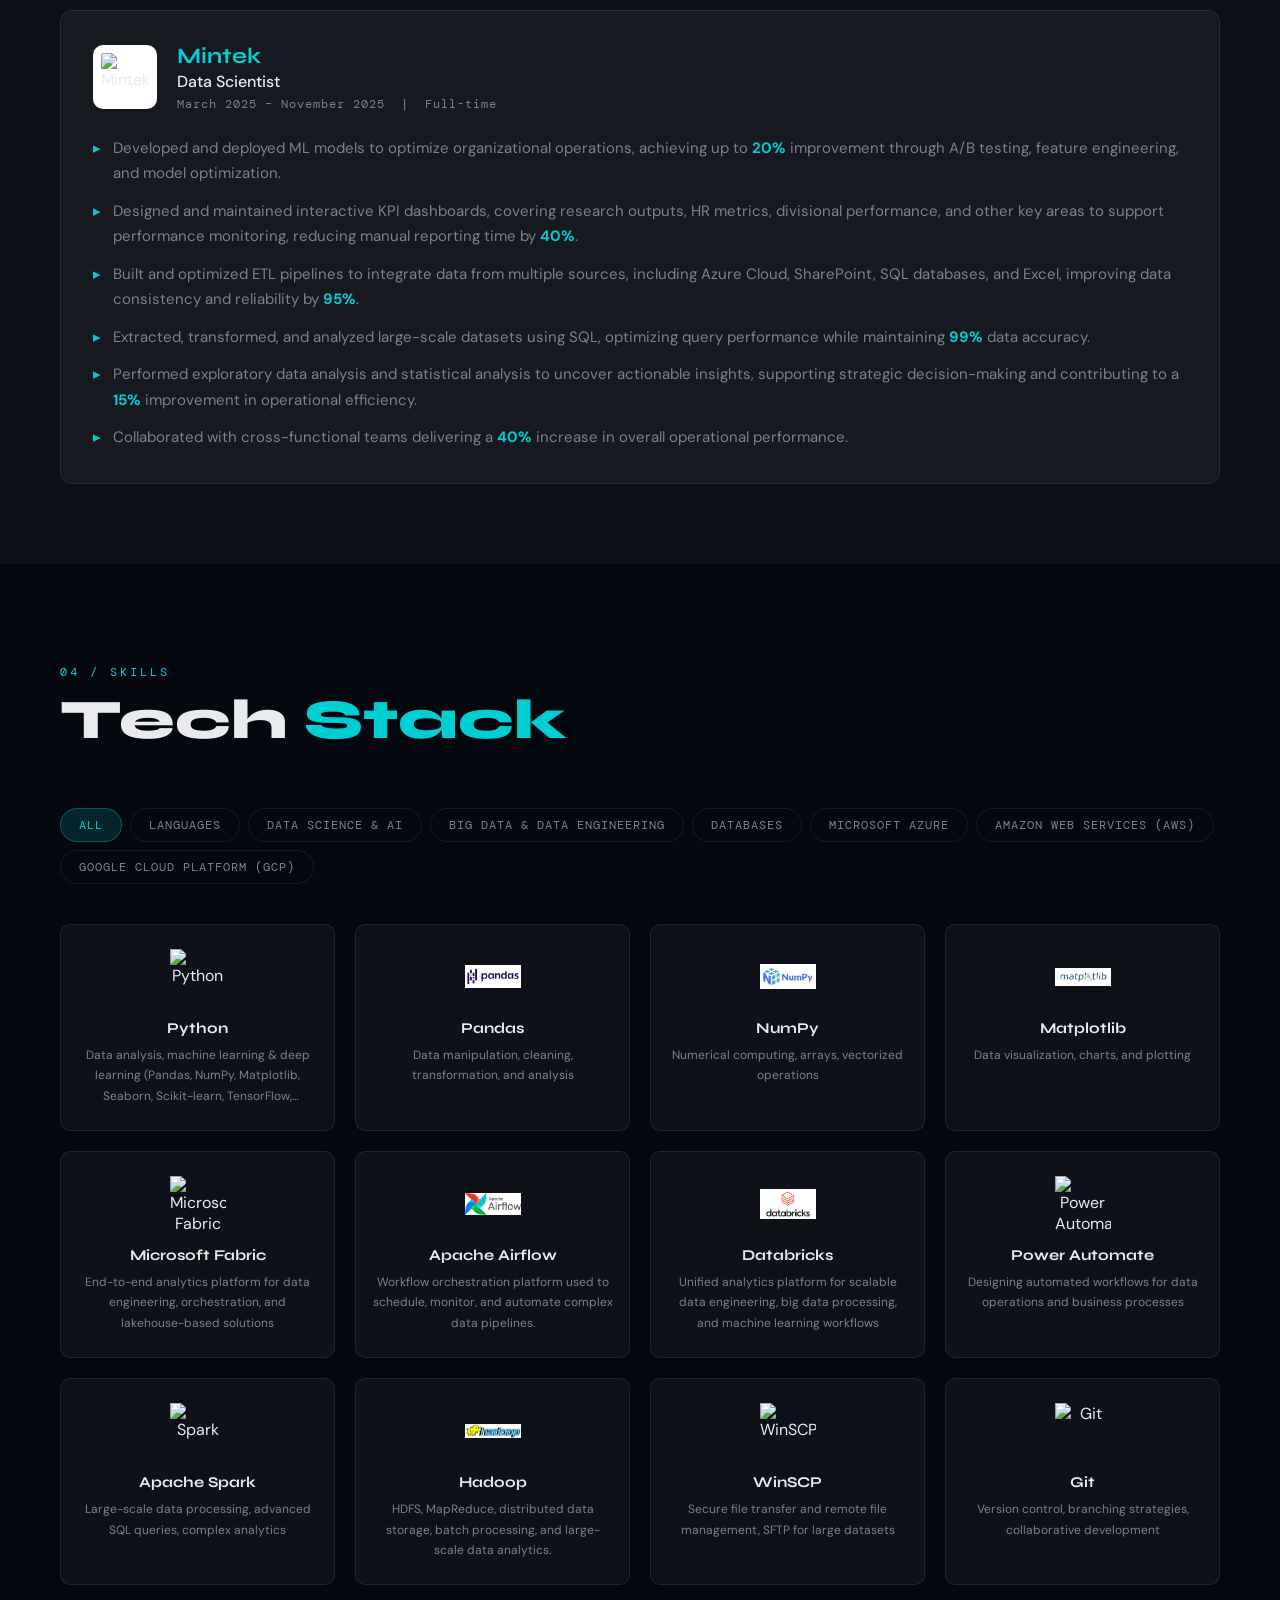
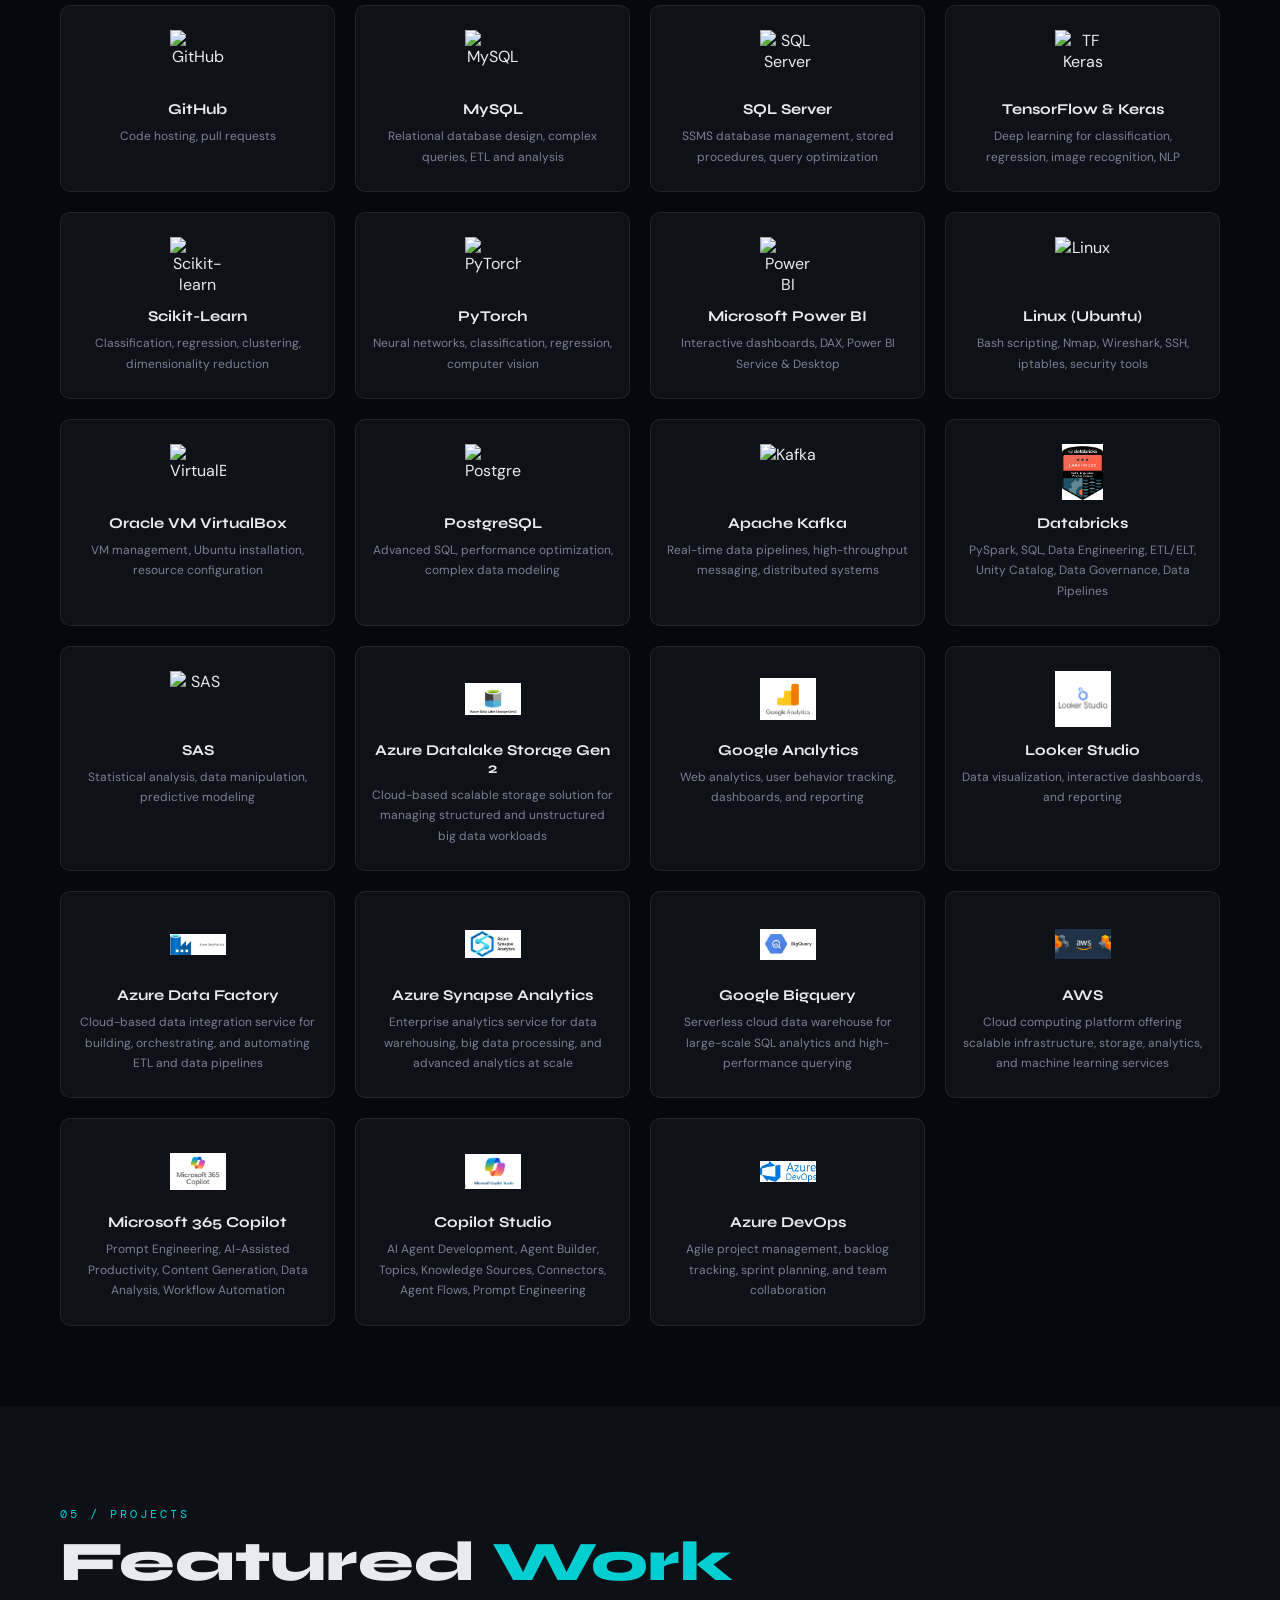
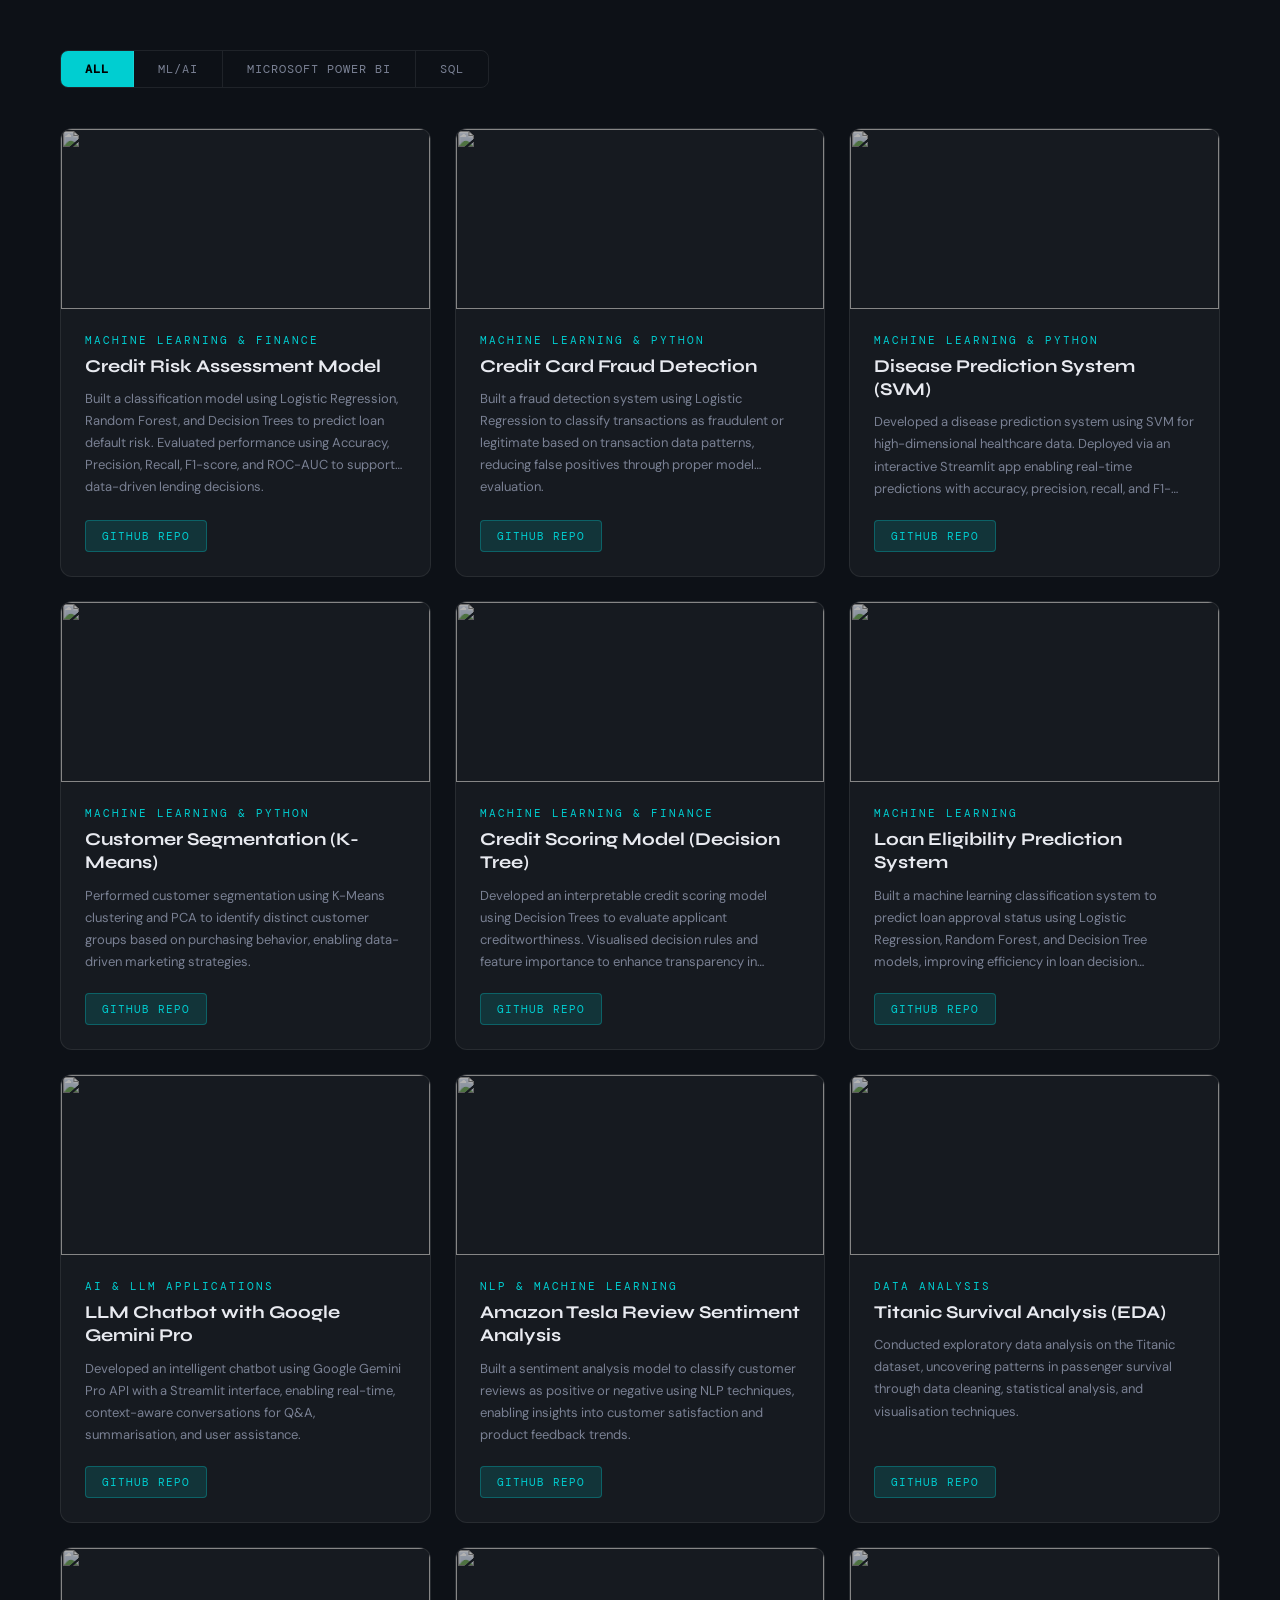
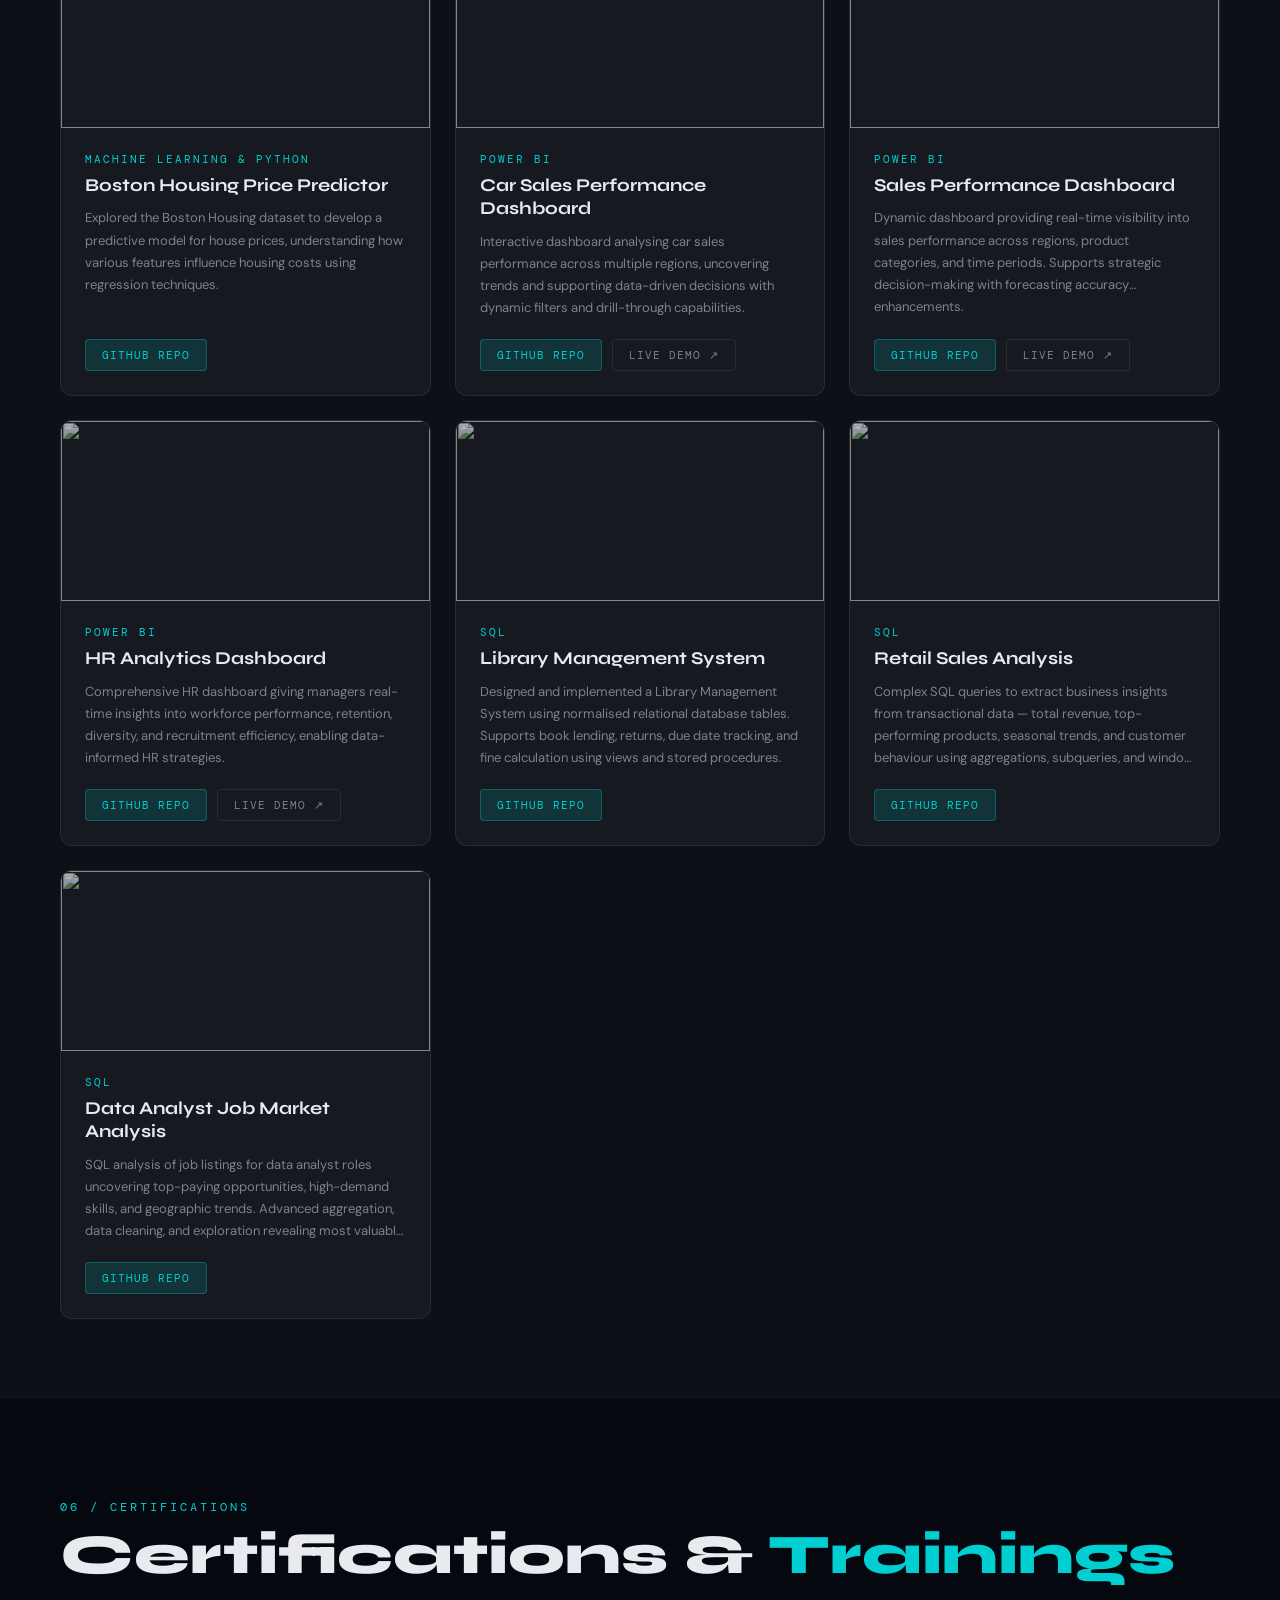
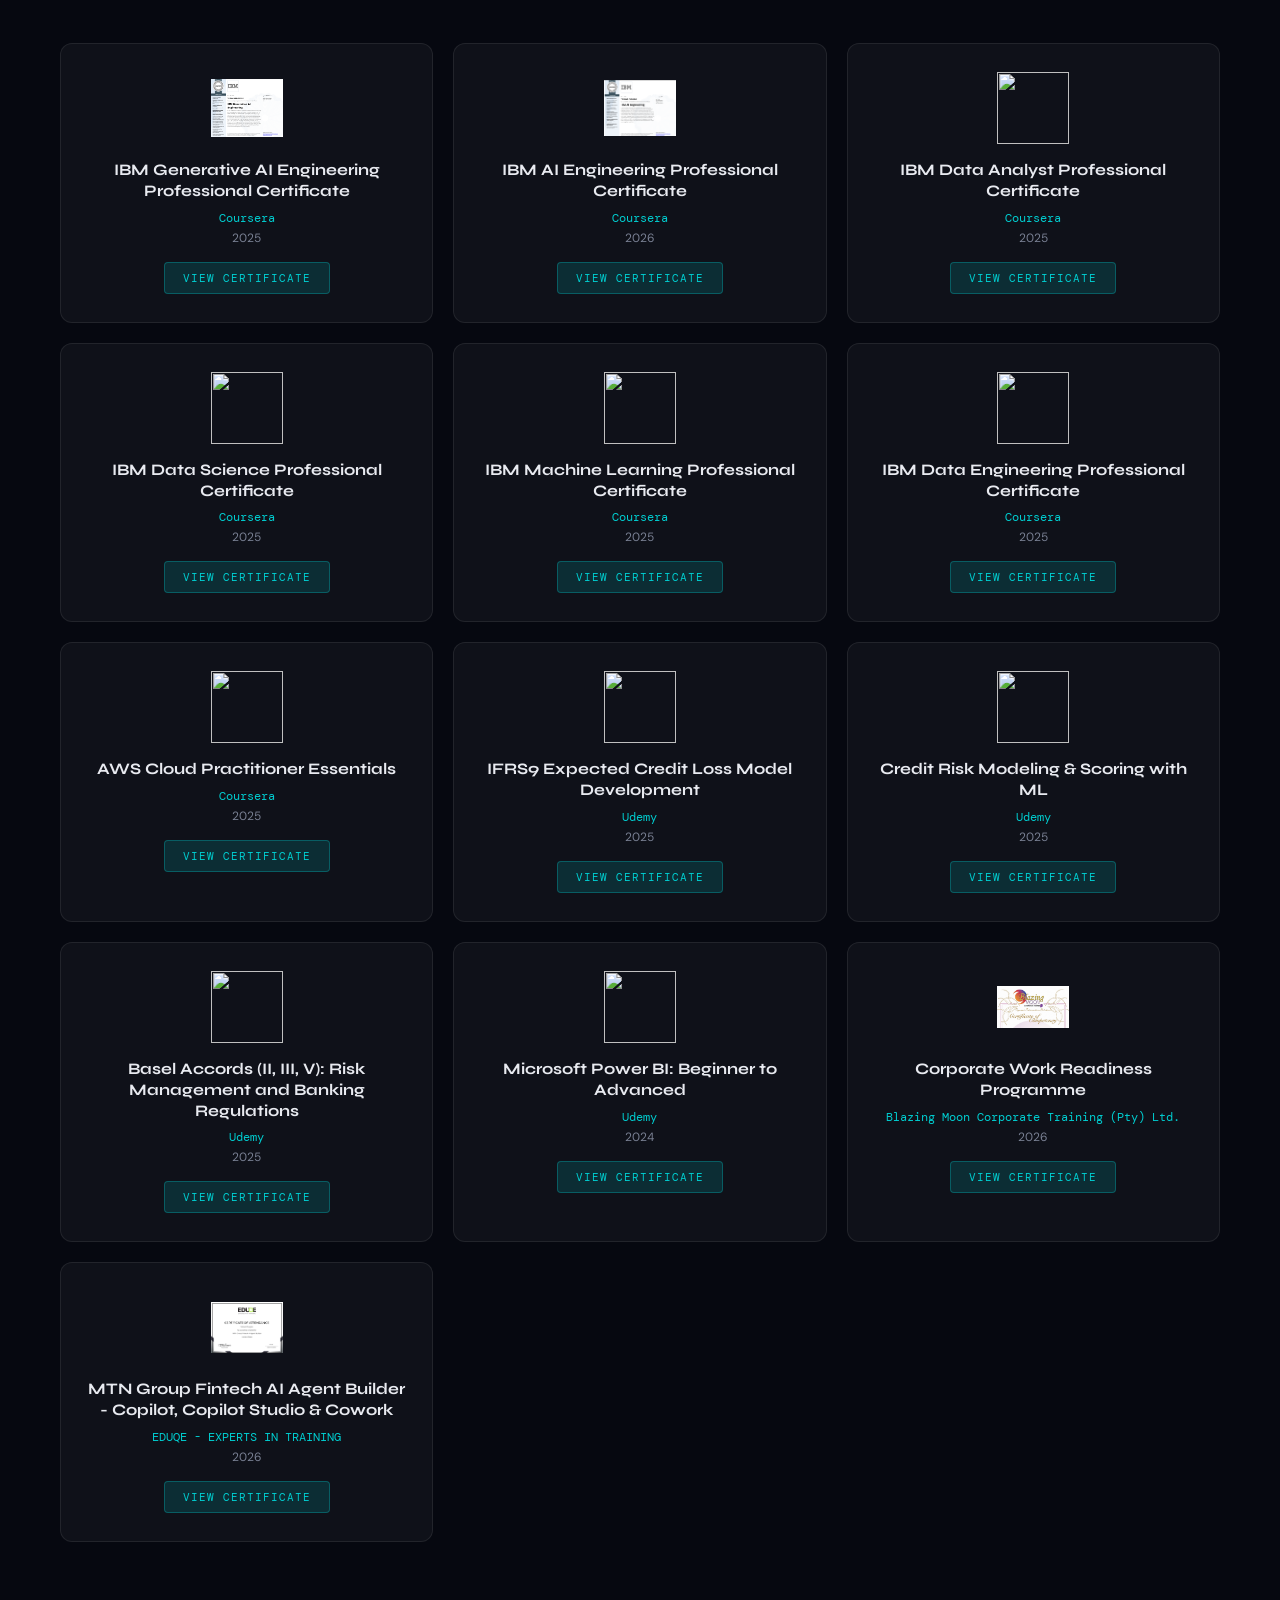
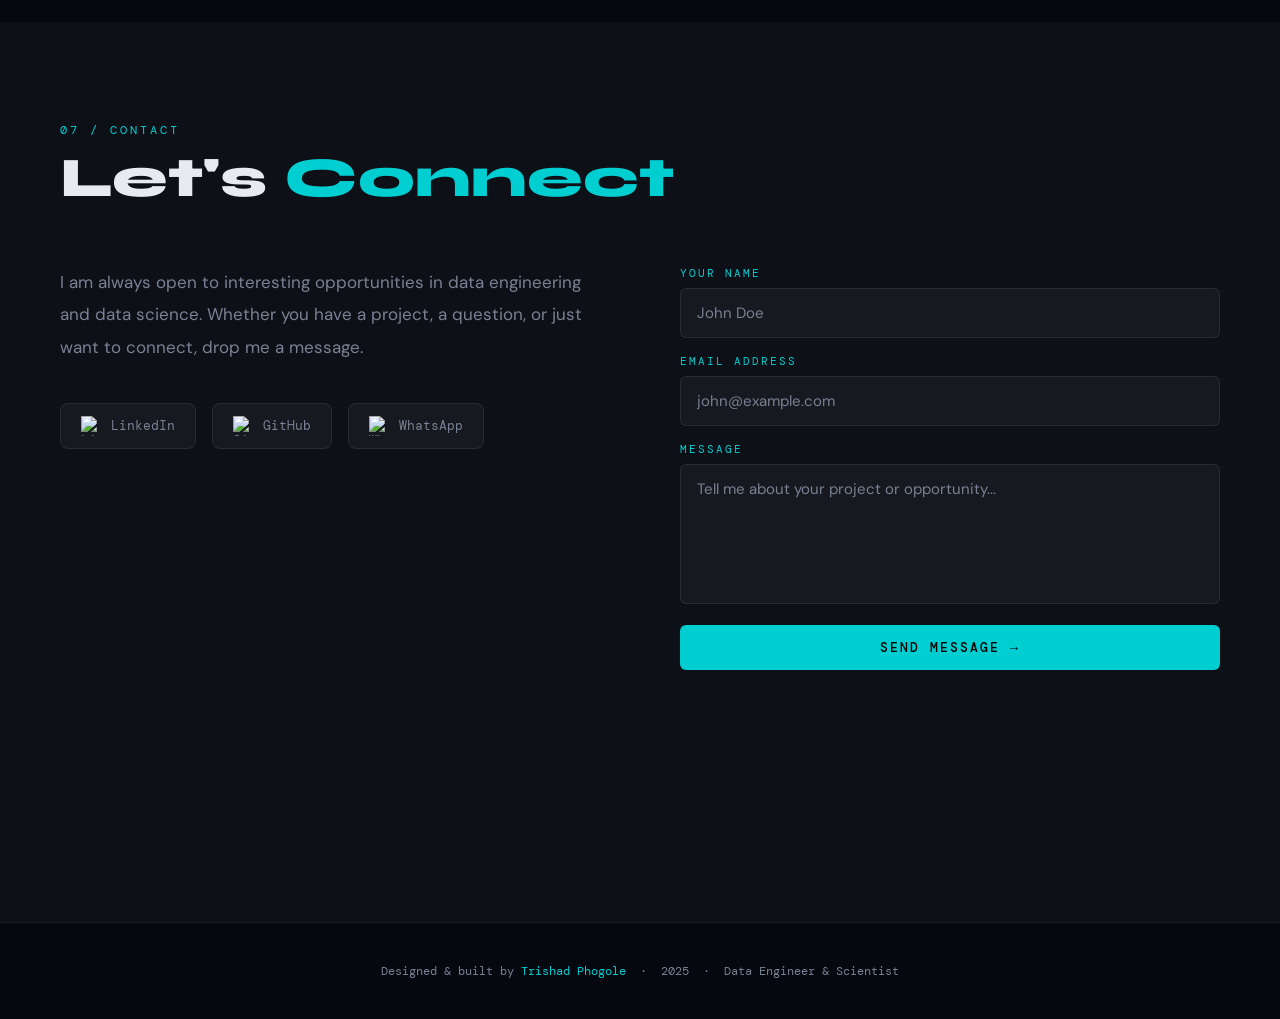
==== commit ea334e30: "updates" ====
--- a/index.html
+++ b/index.html
@@ -104,7 +104,7 @@
       <div class="about-photo-frame">
         <img src="WhatsApp Image 2025-07-07 at 14.20.15.jpeg" class="about-img" alt="Trishad Phogole">
       </div>
-      <a href="Trishad Phogole.pdf " download class="download-cv-btn">
+      <a href="Trishad Phogole.pdf" download class="download-cv-btn">
         ↓ &nbsp; Download CV
       </a>
     </div>
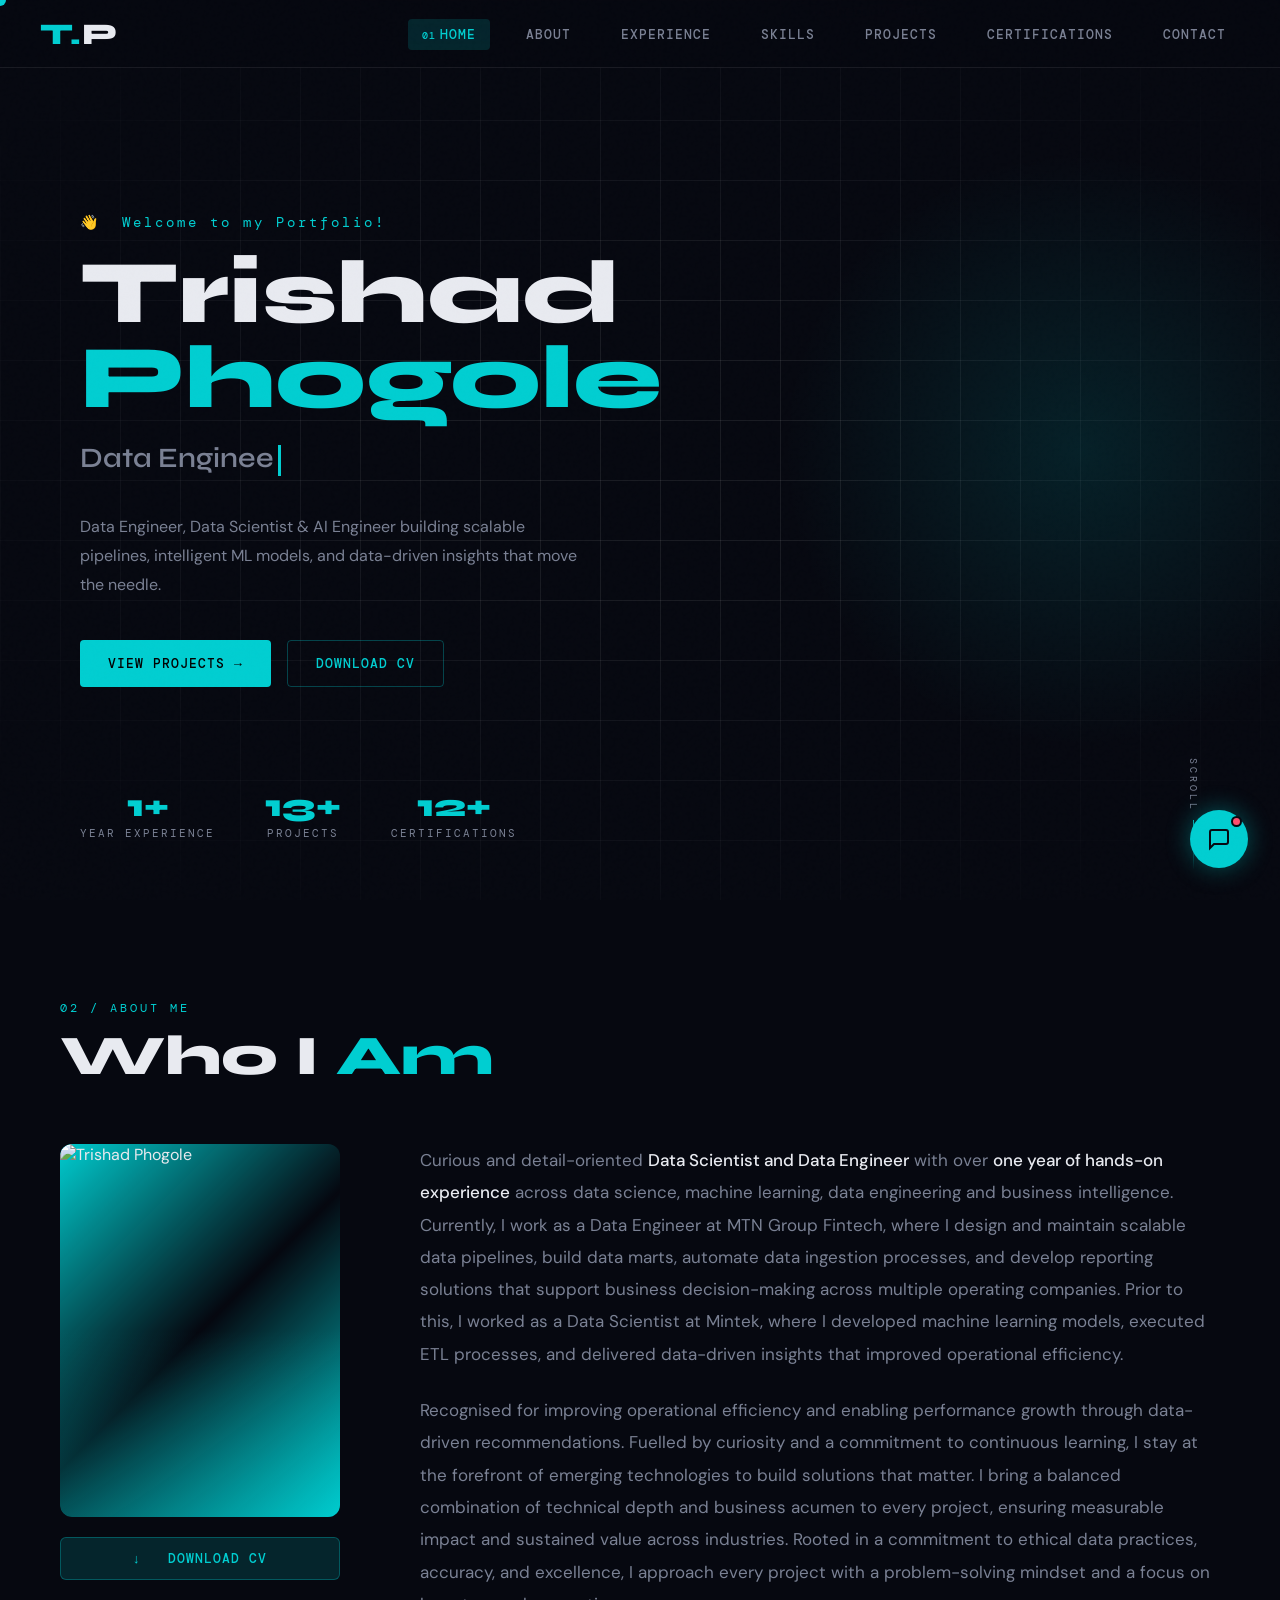
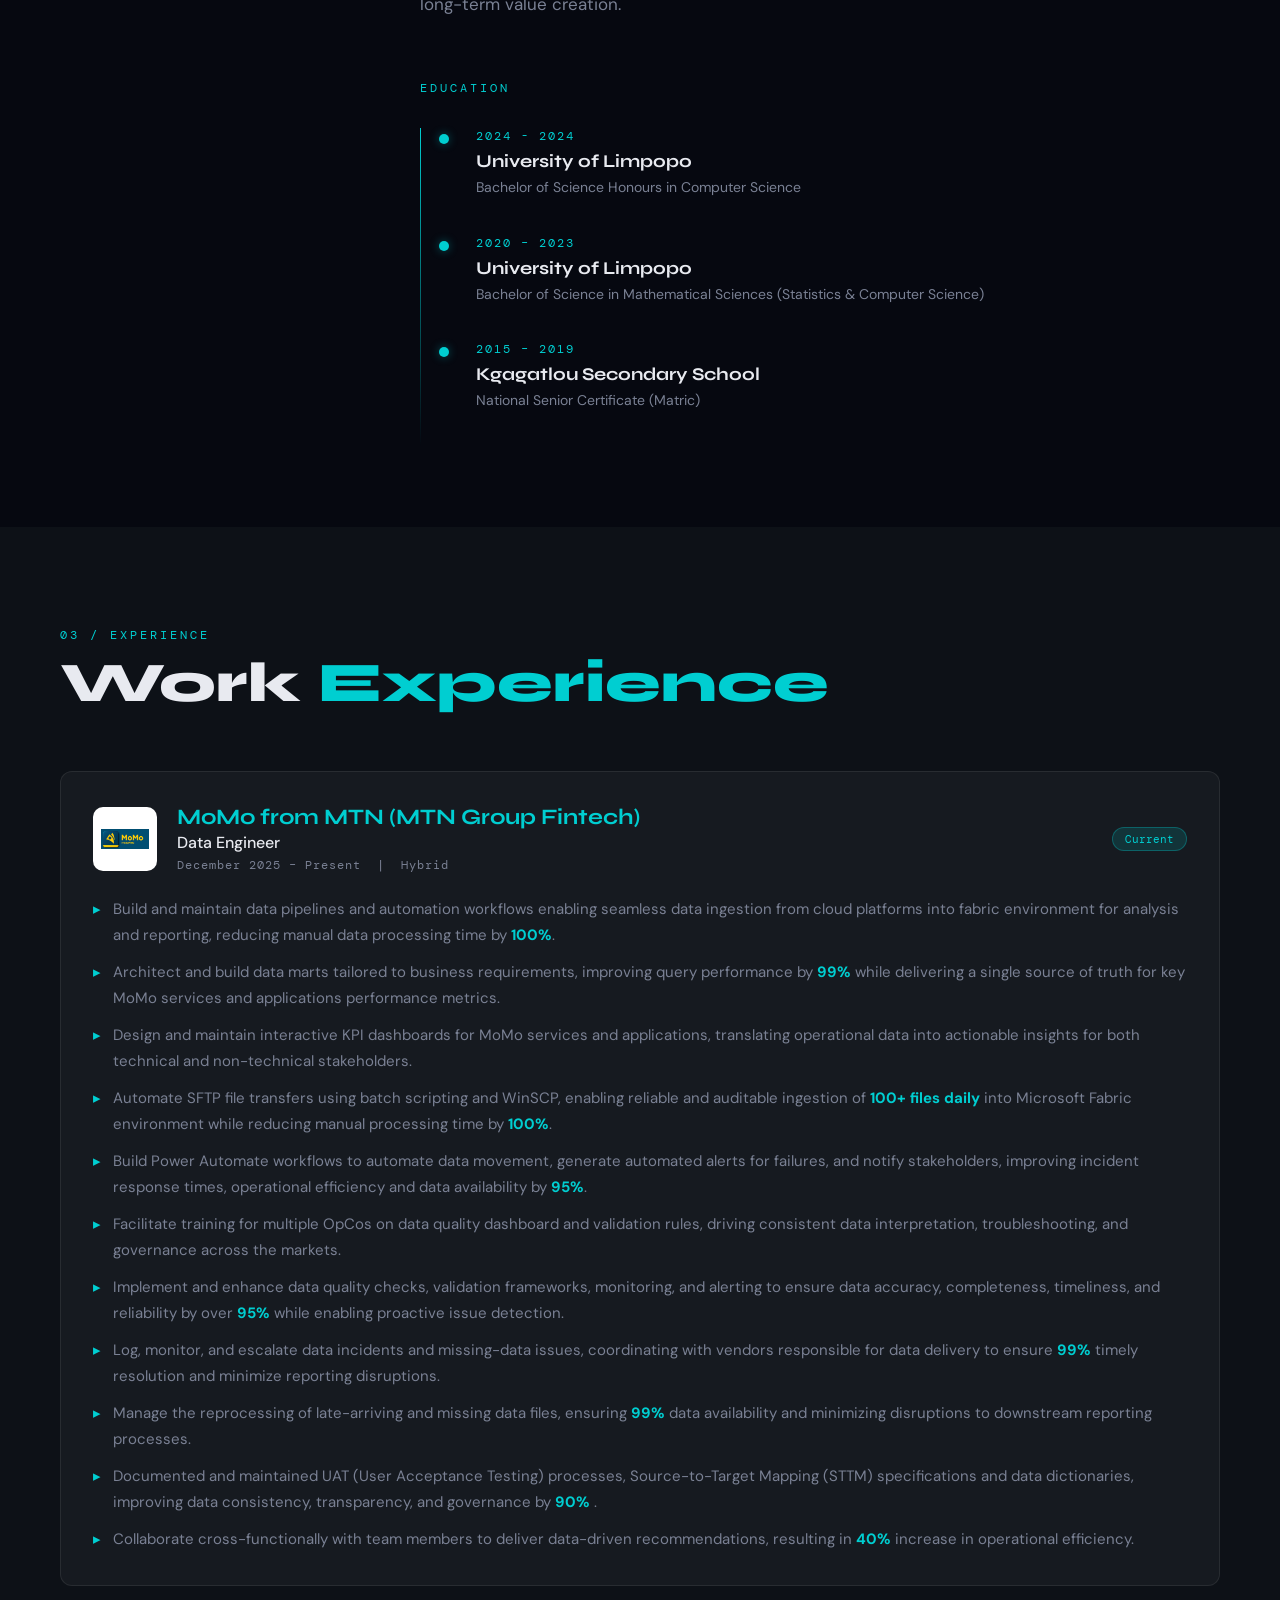
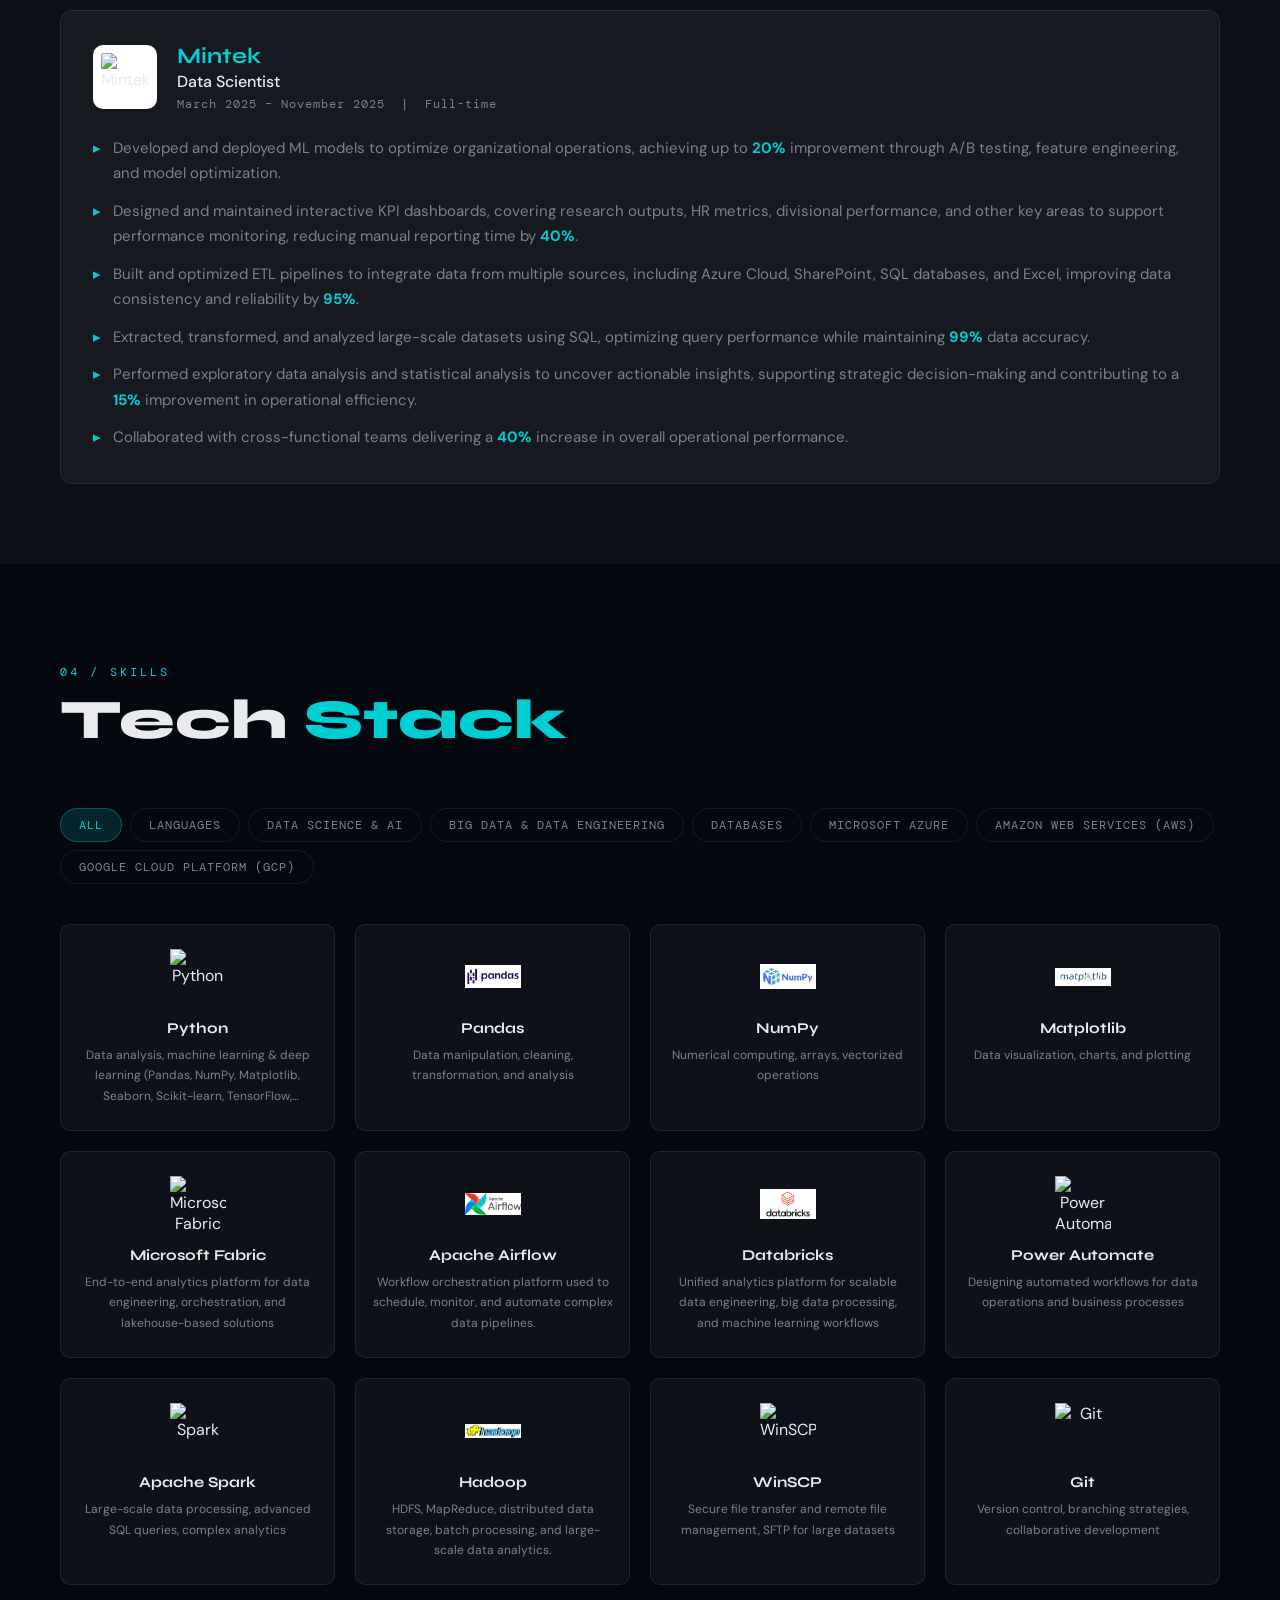
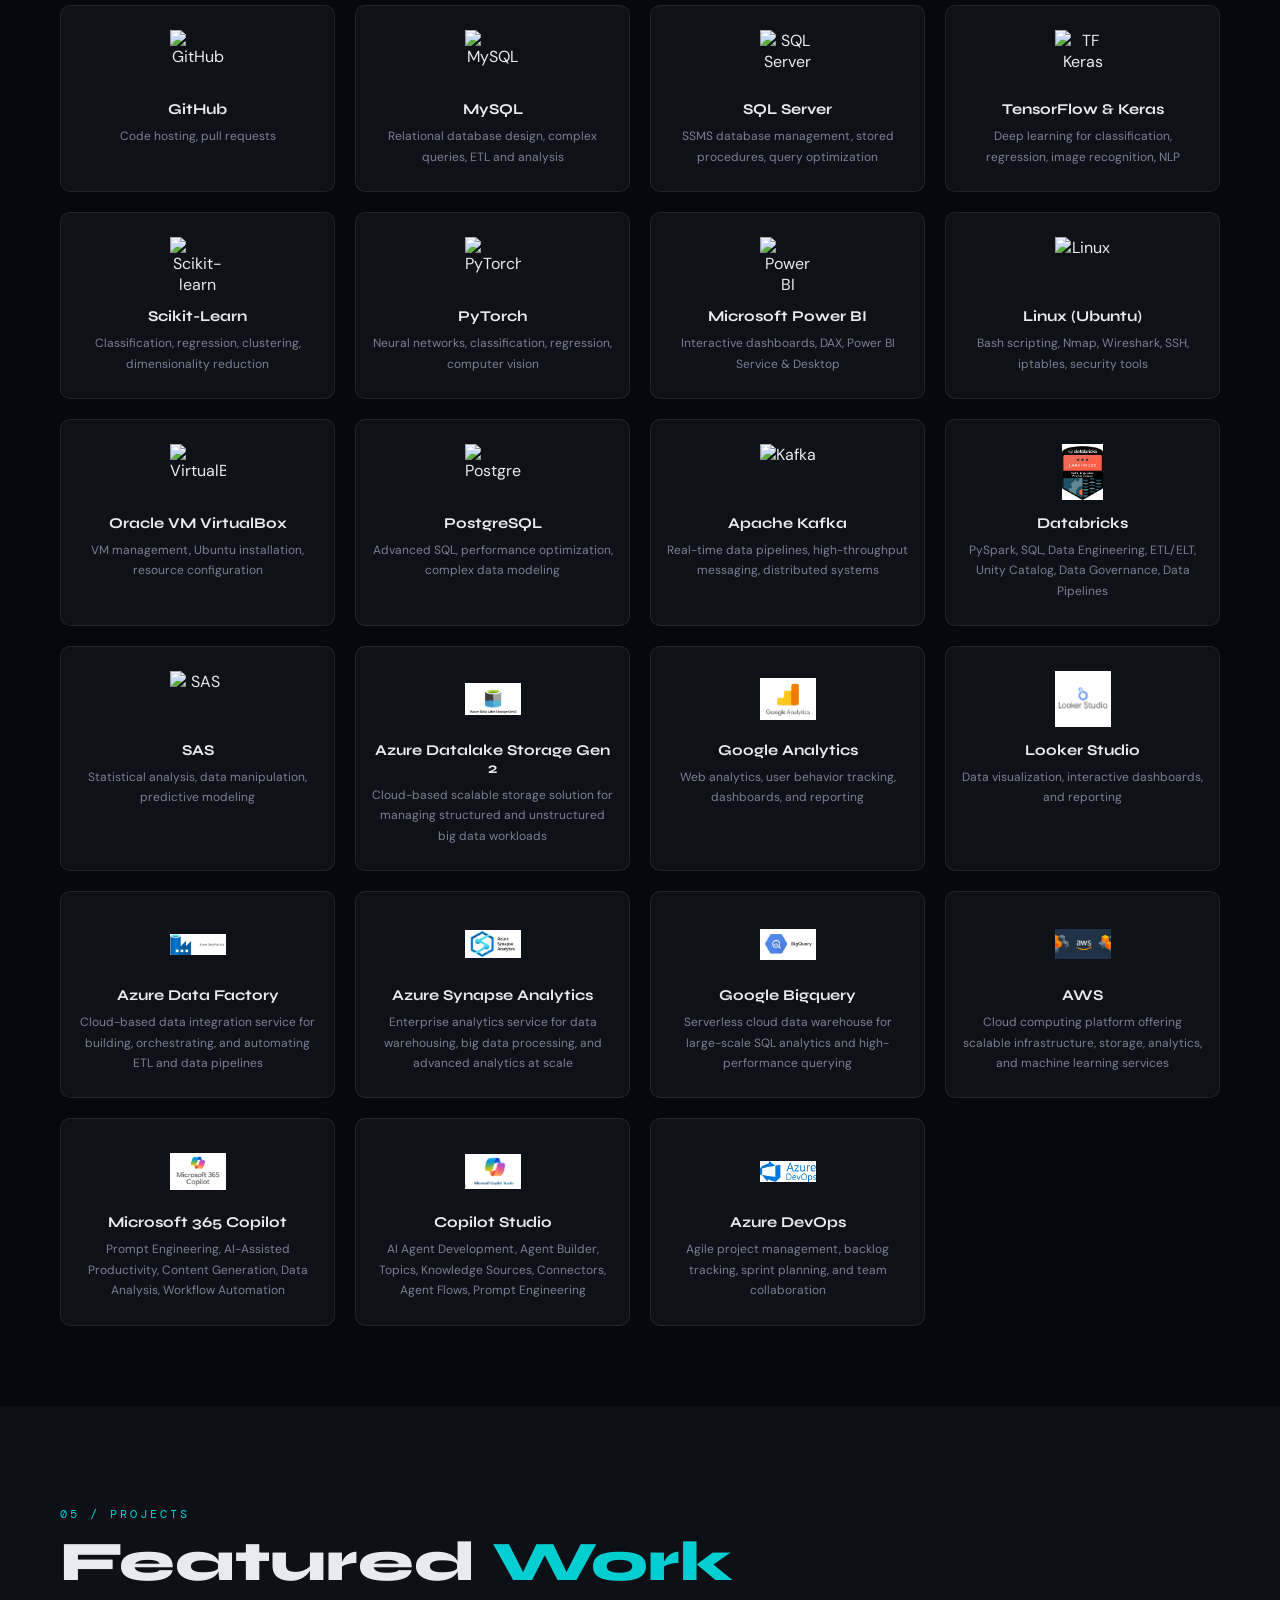
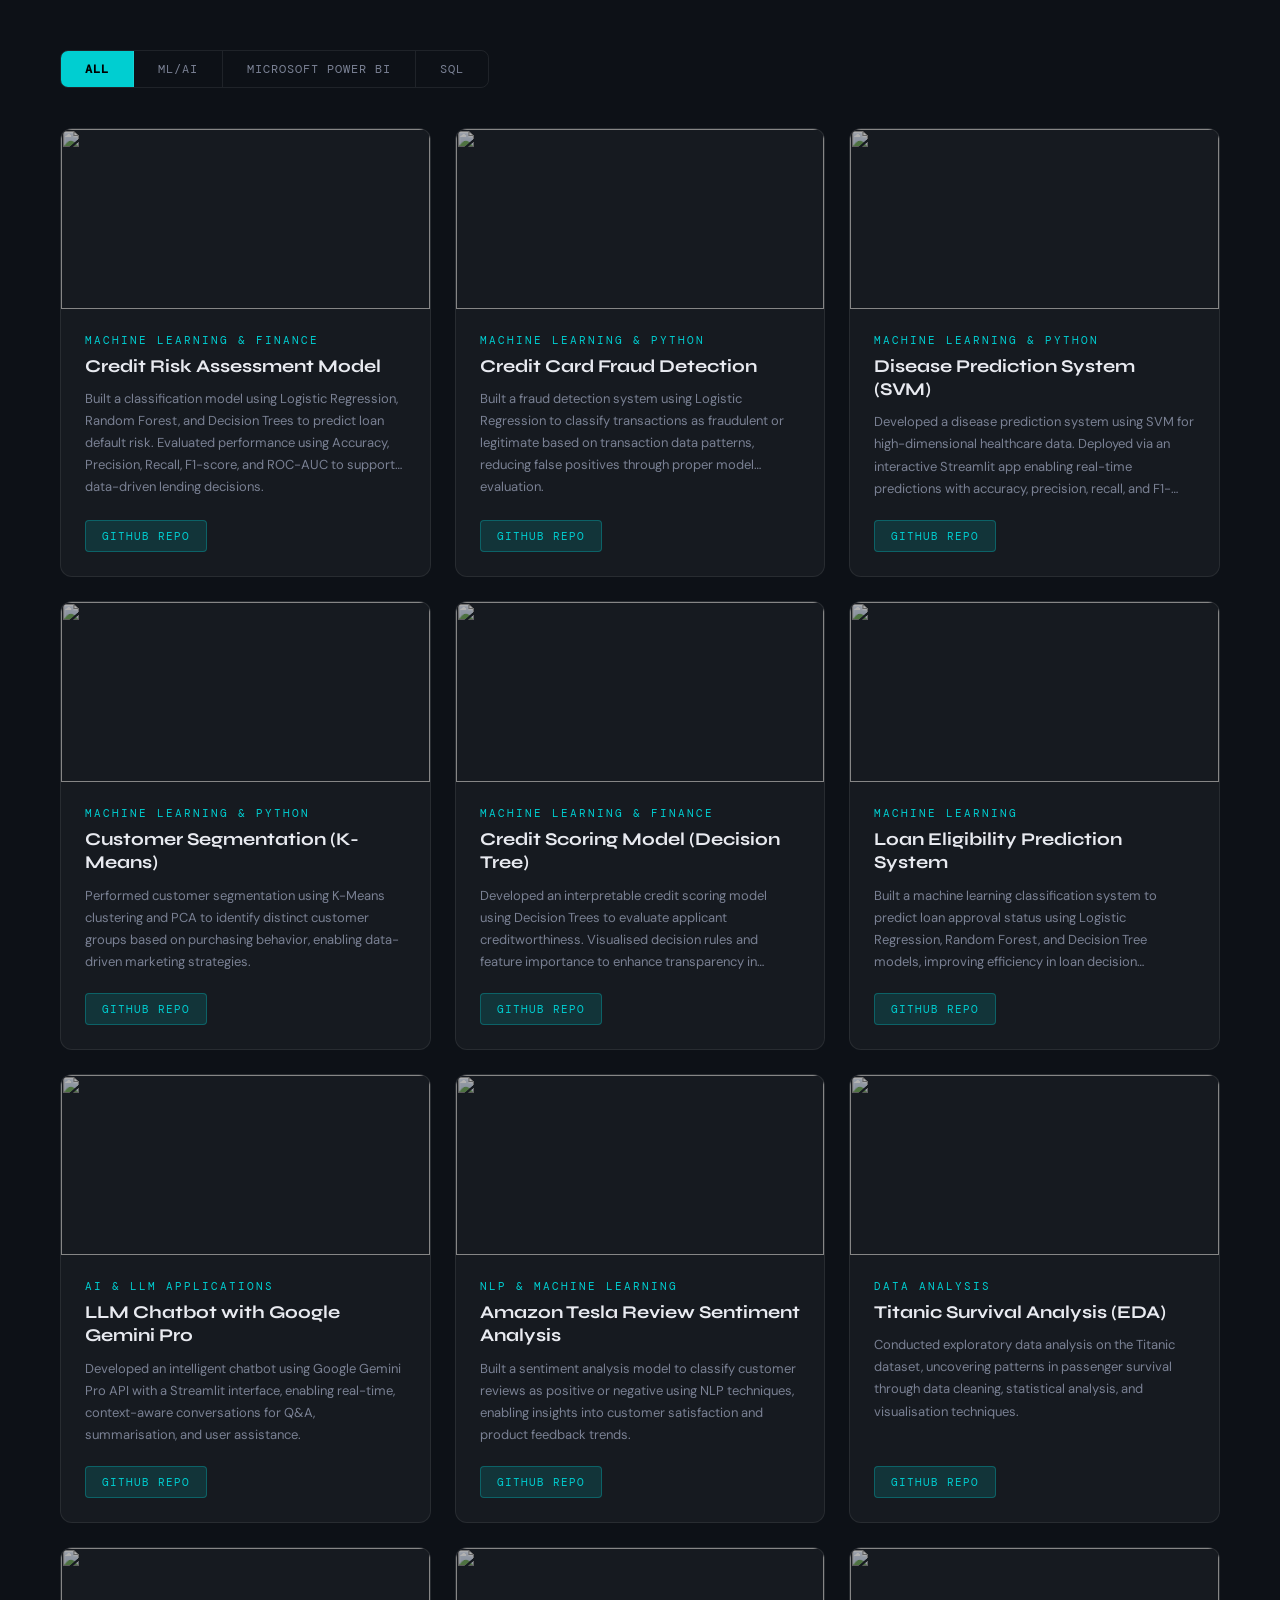
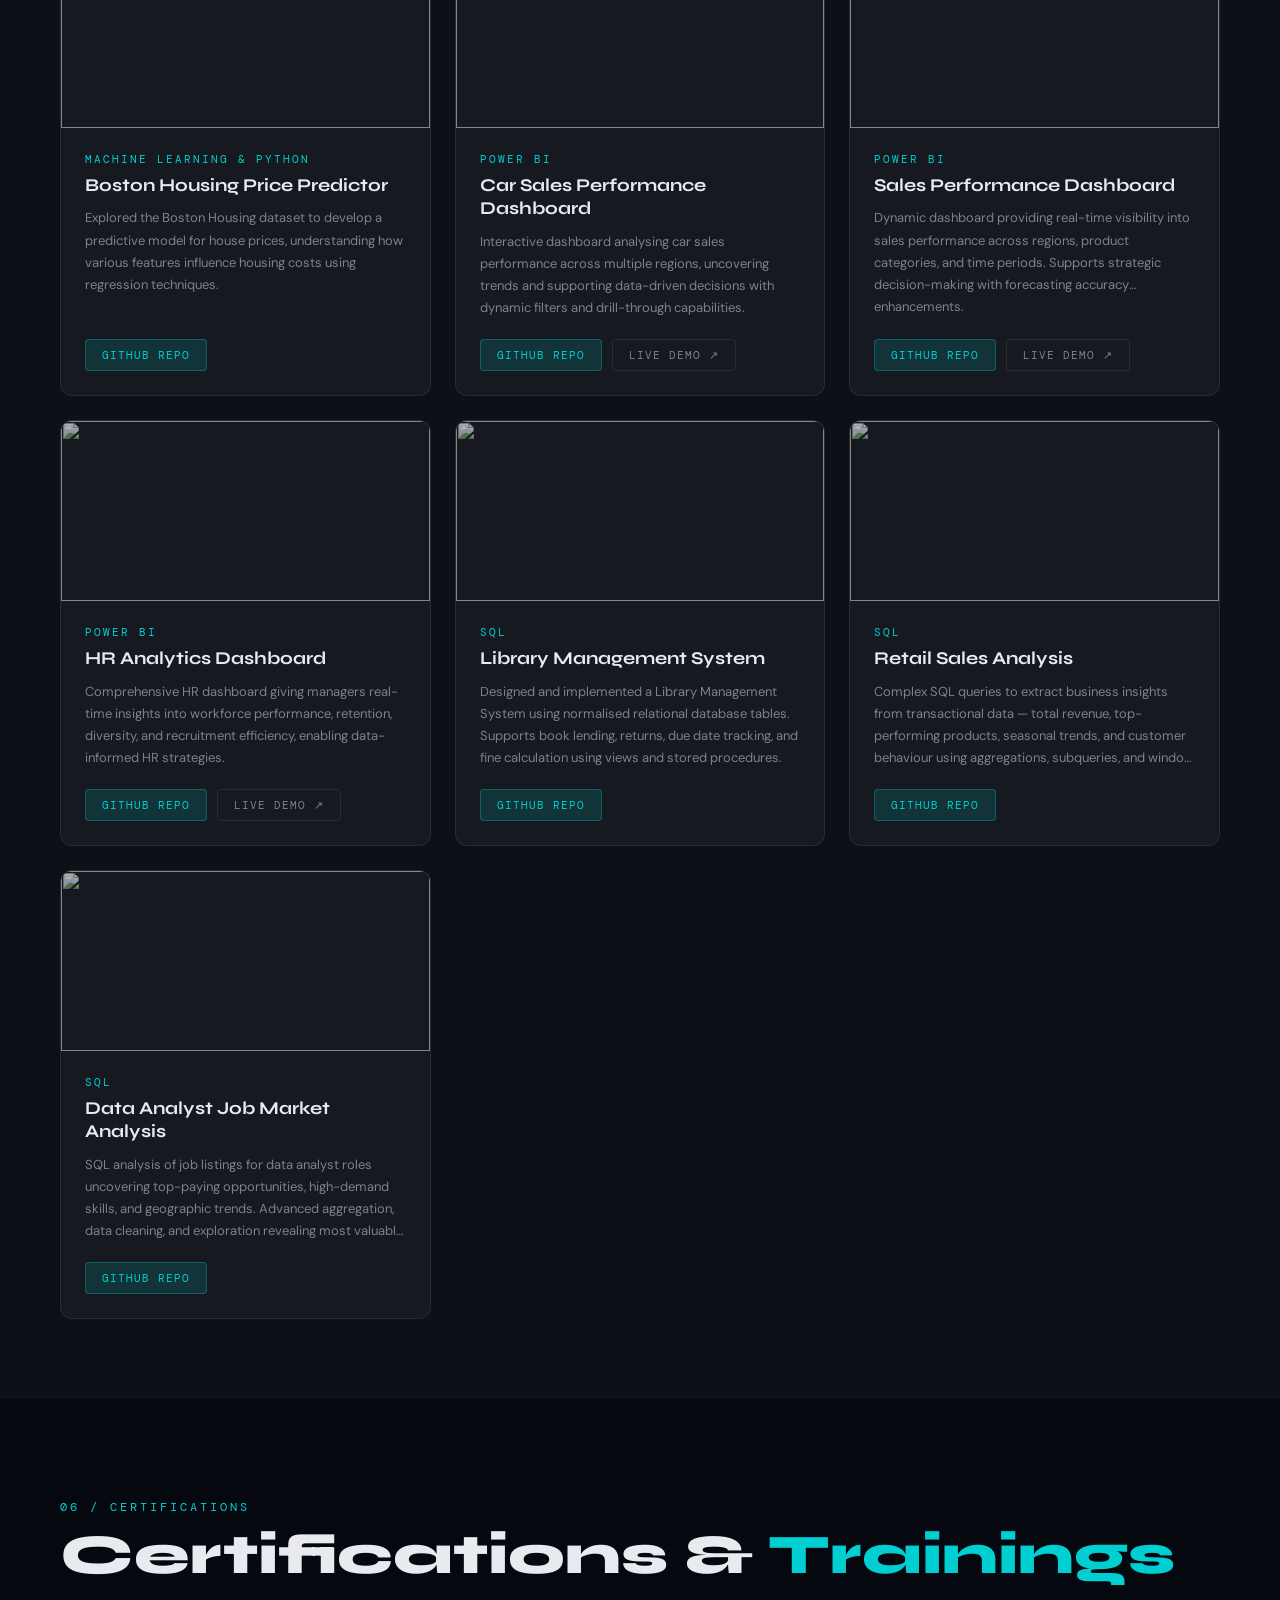
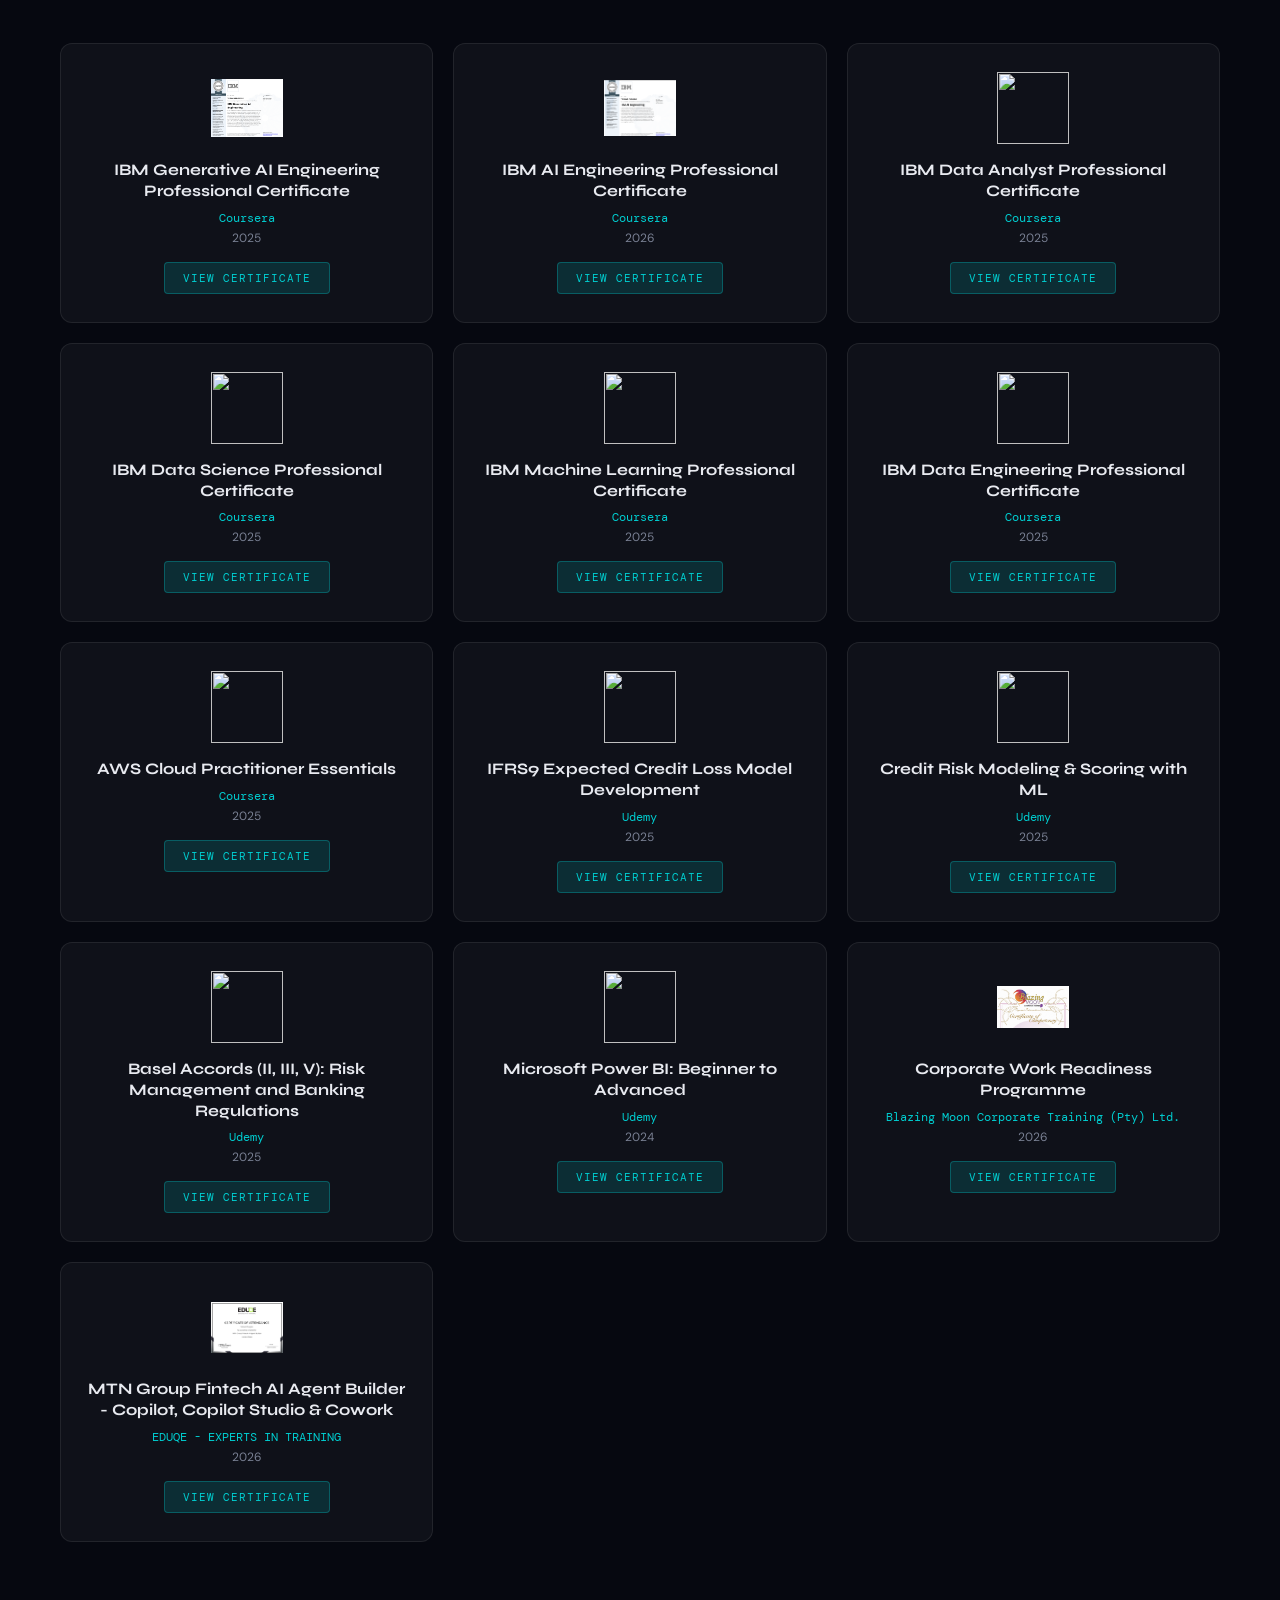
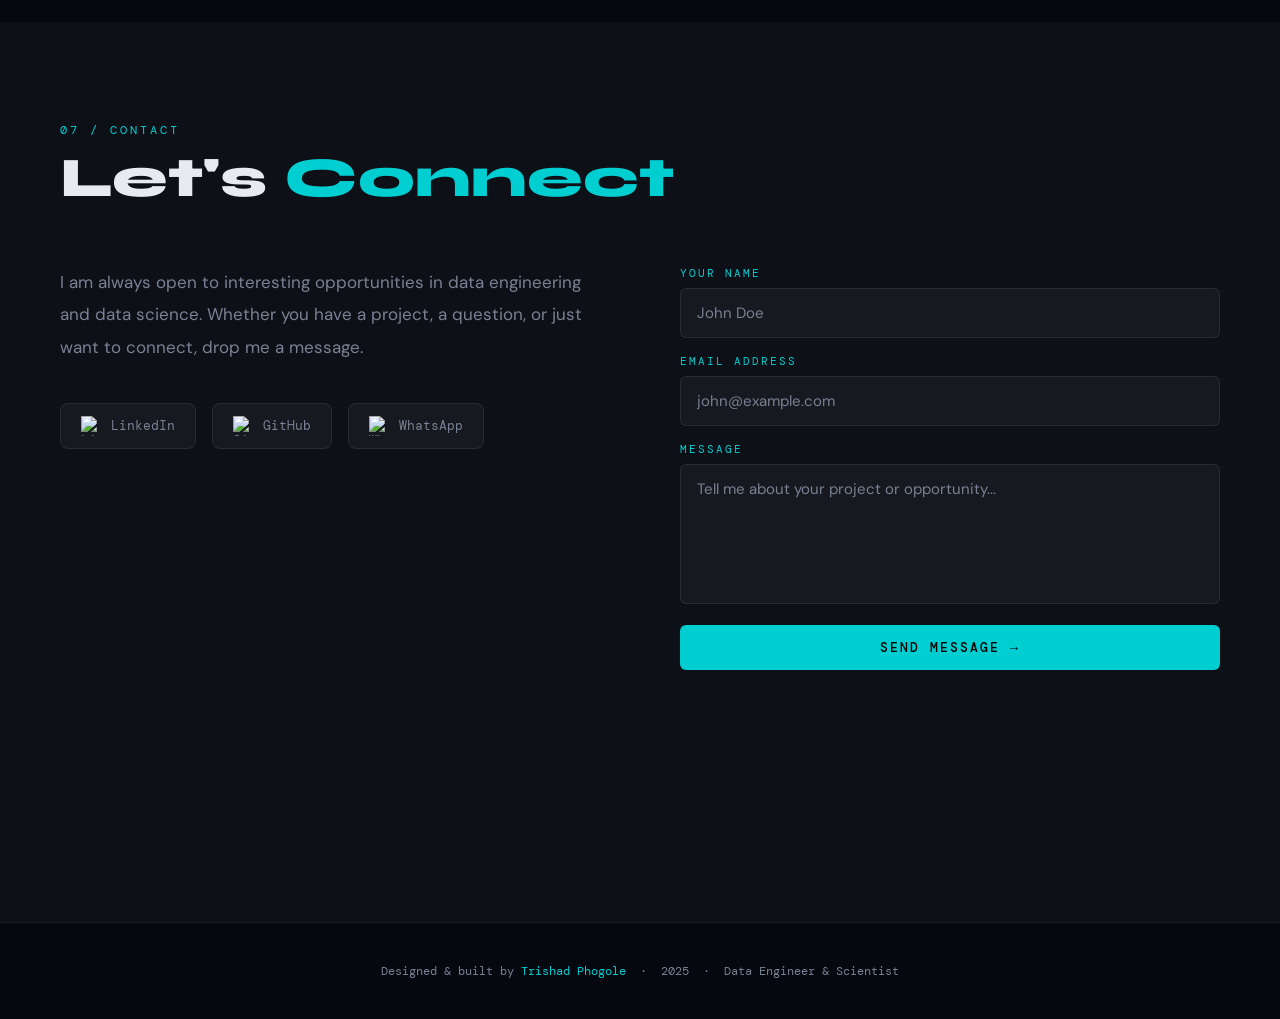
==== commit ddc94b9a: "updates" ====
--- a/index.html
+++ b/index.html
@@ -87,6 +87,7 @@
       <div class="stat-label">Certifications</div>
     </div>
   </div>
+  
 
   <div class="scroll-indicator">
     <span class="scroll-text">Scroll</span>
@@ -946,7 +947,7 @@
     <div class="contact-info reveal reveal-delay-2">
       <p>I am always open to interesting opportunities in data engineering and data science. Whether you have a project, a question, or just want to connect, drop me a message.</p>
       <div class="social-icons">
-        <a href="https://linkedin.com/in/trishad-phogole-48a75b23b" target="_blank" class="social-link">
+        <a href="www.linkedin.com/in/trishad-phogole" target="_blank" class="social-link">
           <img src="linkedin.png" alt="LinkedIn"> LinkedIn
         </a>
         <a href="https://github.com/TrishadKano" target="_blank" class="social-link">
--- a/style.css
+++ b/style.css
@@ -275,7 +275,7 @@
     }
     .home-name {
       font-family: var(--font-display);
-      font-size: clamp(42px,7vw,90px);
+      font-size: clamp(40px,5vw,88px);
       font-weight: 800;
       line-height: 0.95;
       color: var(--text);
@@ -422,6 +422,11 @@
       from { opacity: 0; transform: translateY(20px); }
       to { opacity: 1; transform: translateY(0); }
     }
+
+    
+
+
+
 
     /* ── ABOUT SECTION ──────────────────────────── */
     #about { background: var(--bg); }
@@ -2327,4 +2332,5 @@
       .chat-window { width: calc(100vw - 24px); right: 12px; bottom: 88px; }
       .chat-fab { right: 20px; bottom: 20px; }
     }
- +    
+
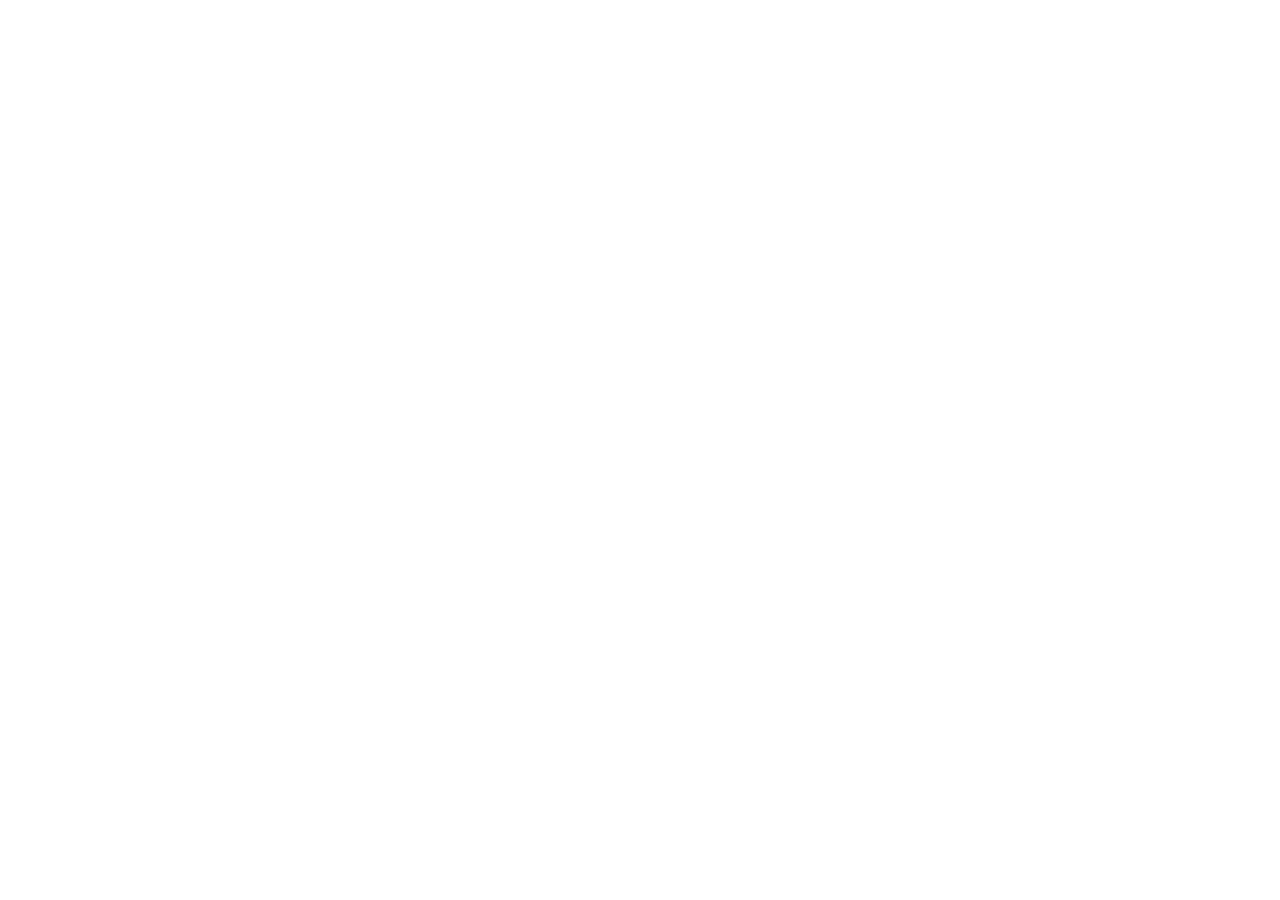
==== commit cac67a7e: "Add files via upload" ====
--- a/index.html
+++ b/index.html
@@ -1,1016 +1,18 @@
-<!DOCTYPE html>
-<html lang="en">
-<head>
-  <meta charset="UTF-8" />
-  <meta http-equiv="X-UA-Compatible" content="IE=edge">
-  <meta name="viewport" content="width=device-width, initial-scale=1" />
-  <title>Trishad Phogole | Data Engineer & Data Scientist</title>
-  <link rel="preconnect" href="https://fonts.googleapis.com">
-  <link rel="preconnect" href="https://fonts.gstatic.com" crossorigin>
-  <link href="https://fonts.googleapis.com/css2?family=Syne:wght@400;600;700;800&family=DM+Mono:wght@300;400;500&family=DM+Sans:wght@300;400;500&display=swap" rel="stylesheet">
-  <link rel="stylesheet" href="style.css" />
-</head>
-<body>
-
-<!-- Loading Screen -->
-<div id="loader">
-  <div class="loader-name">TRISHAD PHOGOLE</div>
-  <div class="loader-bar-wrap"><div class="loader-bar" id="loaderBar"></div></div>
-  <div class="loader-pct" id="loaderPct">0%</div>
-</div>
-
-<!-- Custom Cursor -->
-<div class="cursor" id="cursor"></div>
-<div class="cursor-ring" id="cursorRing"></div>
-
-<!-- Navbar -->
-<nav class="navbar" id="navbar">
-  <a class="nav-brand" href="#home">T.<span>P</span></a>
-  <ul class="link-group">
-    <li class="link active"><a href="#home" data-num="01">Home</a></li>
-    <li class="link"><a href="#about" data-num="02">About</a></li>
-    <li class="link"><a href="#experience" data-num="03">Experience</a></li>
-    <li class="link"><a href="#skills" data-num="04">Skills</a></li>
-    <li class="link"><a href="#projects" data-num="05" data-force="projects">Projects</a></li>
-    <li class="link"><a href="#certifications" data-num="06">Certifications</a></li>
-    <li class="link"><a href="#contact" data-num="07">Contact</a></li>
-  </ul>
-  <button class="hamburger" id="hamburger" aria-label="Menu">
-    <span></span><span></span><span></span>
-  </button>
-</nav>
-
-<!-- Mobile Menu -->
-<div class="mobile-menu" id="mobileMenu">
-  <ul class="link-group" style="display:flex;flex-direction:column;width:100%">
-    <li class="link"><a href="#home" data-num="01">Home</a></li>
-    <li class="link"><a href="#about" data-num="02">About</a></li>
-    <li class="link"><a href="#experience" data-num="03">Experience</a></li>
-    <li class="link"><a href="#skills" data-num="04">Skills</a></li>
-    <li class="link"><a href="#projects" data-num="05">Projects</a></li>
-    <li class="link"><a href="#certifications" data-num="06">Certifications</a></li>
-    <li class="link"><a href="#contact" data-num="07">Contact</a></li>
-  </ul>
-</div>
-
-<!-- ─── HOME ─────────────────────────────────────── -->
-<section id="home">
-  <div class="home-bg-grid"></div>
-  <div class="home-bg-orb"></div>
-  <img src="WhatsApp Image 2025-07-07 at 14.20.15.jpeg" class="home-img" alt="Trishad Phogole">
-
-  <div class="home-content">
-    <div class="home-greeting">👋&nbsp; Welcome to my Portfolio!</div>
-    <h1 class="home-name">Trishad<br><span class="teal">Phogole</span></h1>
-    <div class="home-roles" id="typeTarget"><span class="type-cursor"></span></div>
-    <p class="home-desc">
-      Data Engineer, Data Scientist & AI Engineer building scalable pipelines, intelligent ML models, and data-driven insights that move the needle.
-    </p>
-    <div class="home-cta">
-      <a href="#projects" class="btn-primary">View Projects →</a>
-      <a href="Trishad Phogole.pdf" download class="btn-outline">Download CV</a>
-    </div>
-  </div>
-
-  <div class="home-stats">
-    <div class="stat-item">
-      <div class="stat-number">1+</div>
-      <!-- <div class="stat-number" data-count="1">0</div> -->
-      <div class="stat-label">Year Experience</div>
-    </div>
-    <div class="stat-item">
-      <div class="stat-number" data-count="13">0</div>
-      <div class="stat-label">Projects</div>
-    </div>
-    <div class="stat-item">
-      <div class="stat-number" data-count="12">0</div>
-      <div class="stat-label">Certifications</div>
-    </div>
-  </div>
-  
-
-  <div class="scroll-indicator">
-    <span class="scroll-text">Scroll</span>
-    <div class="scroll-line"></div>
-  </div>
-</section>
-
-<!-- ─── ABOUT ─────────────────────────────────────── -->
-<section id="about">
-  <div class="section-label reveal">02 / About Me</div>
-  <div class="section-title reveal reveal-delay-1">Who I <em>Am</em></div>
-
-  <div class="about-grid">
-    <div class="about-photo-wrap reveal">
-      <div class="about-photo-frame">
-        <img src="WhatsApp Image 2025-07-07 at 14.20.15.jpeg" class="about-img" alt="Trishad Phogole">
-      </div>
-      <a href="Trishad Phogole.pdf" download class="download-cv-btn">
-        ↓ &nbsp; Download CV
-      </a>
-    </div>
-
-    <div class="about-text">
-      <p class="reveal reveal-delay-1">
-        Curious and detail-oriented <strong>Data Scientist and Data Engineer</strong> with over <strong>one year of hands-on experience</strong> across data science, machine learning, data engineering and business intelligence. Currently, I work as a Data Engineer at MTN Group Fintech, where I design and maintain scalable data pipelines, build data marts, automate data ingestion processes, and develop reporting solutions that support business decision-making across multiple operating companies. Prior to this, I worked as a Data Scientist at Mintek, where I developed machine learning models, executed ETL processes, and delivered data-driven insights that improved operational efficiency. 
-      </p>
-      <p class="reveal reveal-delay-2">
-        Recognised for improving operational efficiency and enabling performance growth through data-driven recommendations. Fuelled by curiosity and a commitment to continuous learning, I stay at the forefront of emerging technologies to build solutions that matter.
-        I bring a balanced combination of technical depth and business acumen to every project, ensuring measurable impact and sustained value across industries. Rooted in a commitment to ethical data practices, accuracy, and excellence, I approach every project with a problem-solving mindset and a focus on long-term value creation.
-
-      </p>
-
-      <!-- Education Timeline -->
-      <div class="timeline reveal reveal-delay-3">
-        <div class="timeline-title">Education</div>
-        <div class="timeline-items">
-            <div class="timeline-item">
-            <div class="timeline-year">2024 - 2024</div>
-            <div class="timeline-place">University of Limpopo</div>
-            <div class="timeline-degree">Bachelor of Science Honours in Computer Science</div>
-            </div>
-          <div class="timeline-item">
-            <div class="timeline-year">2020 – 2023</div>
-            <div class="timeline-place">University of Limpopo</div>
-            <div class="timeline-degree">Bachelor of Science in Mathematical Sciences (Statistics & Computer Science)</div>
-          </div>
-             <div class="timeline-item">
-            <div class="timeline-year">2015 – 2019</div>
-            <div class="timeline-place">Kgagatlou Secondary School</div>
-            <div class="timeline-degree">National Senior Certificate (Matric)</div>
-          </div>
-        </div>
-      </div>
-    </div>
-  </div>
-</section>
-
-<!-- ─── EXPERIENCE ─────────────────────────────────── -->
-<section id="experience">
-  <div class="section-label reveal">03 / Experience</div>
-  <div class="section-title reveal reveal-delay-1">Work <em>Experience</em></div>
-
-  <div class="exp-cards">
-    <!-- MoMo -->
-    <div class="exp-card reveal reveal-delay-2">
-      <div class="exp-header">
-        <img src="MoMo.jpg" class="company-logo" alt="MoMo">
-        <div class="exp-meta">
-          <div class="company-name">MoMo from MTN (MTN Group Fintech)</div>
-          <div class="job-title">Data Engineer</div>
-          <div class="experience-period">December 2025 – Present &nbsp;|&nbsp; Hybrid</div>
-        </div>
-        <span class="exp-badge">Current</span>
-      </div>
-      <ul class="experience-responsibilities">
-        <li>Build and maintain data pipelines and automation workflows enabling seamless data ingestion from cloud platforms into fabric environment for analysis and reporting, reducing manual data processing time by <strong style="color:var(--teal)">100%</strong>.</li>
-        <li>Architect and build data marts tailored to business requirements, improving query performance by <strong style="color:var(--teal)">99% </strong>while delivering a single source of truth for key MoMo services and applications performance metrics.</li>
-        <li>Design and maintain interactive KPI dashboards for MoMo services and applications,  translating operational data into actionable insights for both technical and non-technical stakeholders.</li>
-        <li>Automate SFTP file transfers using batch scripting and WinSCP, enabling reliable and auditable ingestion of <strong style="color:var(--teal)">100+ files daily</strong> into Microsoft Fabric environment while reducing manual processing time by <strong style="color:var(--teal)">100%</strong>.</li>
-        <li>Build Power Automate workflows to automate data movement, generate automated alerts for failures, and notify stakeholders, improving incident response times, operational efficiency and data availability by <strong style="color:var(--teal)">95%</strong>.</li>
-        <li>Facilitate training for multiple OpCos on data quality dashboard and validation rules, driving consistent data interpretation, troubleshooting, and governance across the markets.</li>
-        <li>Implement and enhance data quality checks, validation frameworks, monitoring, and alerting to ensure data accuracy, completeness, timeliness, and reliability by over <strong style="color:var(--teal)">95%</strong> while enabling proactive issue detection.</li>
-        <li>Log, monitor, and escalate data incidents and missing-data issues, coordinating with vendors responsible for data delivery to ensure <strong style="color:var(--teal)">99% </strong> timely resolution and minimize reporting disruptions.</li>
-         <li>Manage the reprocessing of late-arriving and missing data files, ensuring <strong style="color:var(--teal)">99% </strong> data availability and minimizing disruptions to downstream reporting processes.</li>
-        <li>Documented and maintained UAT (User Acceptance Testing) processes, Source-to-Target Mapping (STTM) specifications and data dictionaries, improving data consistency, transparency, and governance by <strong style="color:var(--teal)">90% </strong>.</li>
-        <li>Collaborate cross-functionally with team members to deliver data-driven recommendations, resulting in <strong style="color:var(--teal)">40% </strong> increase in operational efficiency.</li>
-      </ul>
-    </div>
-
-    <!-- Mintek -->
-    <div class="exp-card reveal reveal-delay-3">
-      <div class="exp-header">
-        <img src="logo-resized-mintek-with-text.29ddd1cc.png" class="company-logo" alt="Mintek">
-        <div class="exp-meta">
-          <div class="company-name">Mintek</div>
-          <div class="job-title">Data Scientist</div>
-          <div class="experience-period">March 2025 – November 2025 &nbsp;|&nbsp; Full-time</div>
-        </div>
-      </div>
-      <ul class="experience-responsibilities">
-        <li>Developed and deployed ML models to optimize organizational operations, achieving up to <strong style="color:var(--teal)">20%</strong> improvement through A/B testing, feature engineering, and model optimization.</li>
-        <li>Designed and maintained interactive KPI dashboards, covering research
-outputs, HR metrics, divisional performance, and other key areas to support 
-performance monitoring, reducing manual reporting time by <strong style="color:var(--teal)">40%</strong>.</li>
-        <li>Built and optimized ETL pipelines to integrate data from multiple sources, including Azure Cloud, SharePoint, SQL databases, and Excel, improving data consistency and reliability by <strong style="color:var(--teal)">95%</strong>.</li>
-        <li>Extracted, transformed, and analyzed large-scale datasets using SQL, optimizing query performance while maintaining<strong style="color:var(--teal)"> 99%</strong> data accuracy.</li>
-        <li>Performed exploratory data analysis and statistical analysis to uncover actionable insights, supporting strategic decision-making and contributing to a <strong style="color:var(--teal)">15%</strong> improvement in operational efficiency.</li>
-        <li>Collaborated with cross-functional teams delivering a <strong style="color:var(--teal)">40%</strong> increase in overall operational performance.</li>
-      </ul>
-    </div>
-  </div>
-</section>
-
-<!-- ─── SKILLS ─────────────────────────────────────── -->
-<section id="skills">
-  <div class="section-label reveal">04 / Skills</div>
-  <div class="section-title reveal reveal-delay-1">Tech <em>Stack</em></div>
-
-  <div class="skills-filter reveal reveal-delay-2">
-    <button class="filter-btn active" data-filter="all">All</button>
-    <button class="filter-btn" data-filter="languages">Languages</button>
-    <button class="filter-btn" data-filter="Data Science & AI">Data Science & AI</button>
-    <button class="filter-btn" data-filter="Big Data & Data Engineering">Big Data & Data Engineering</button>
-    <button class="filter-btn" data-filter="databases">Databases</button>
-    <button class="filter-btn" data-filter="Microsoft Azure">Microsoft Azure</button>
-    <button class="filter-btn" data-filter="AWS">Amazon Web Services (AWS)</button>
-    <button class="filter-btn" data-filter="GCP">Google Cloud Platform (GCP)</button>
-    
-  </div>
-
-  <div class="skills-container">
-    <div class="skill-card reveal" data-cat="languages">
-      <img src="python.png" class="skill-img" alt="Python">
-      <div class="skill-name">Python</div>
-      <div class="skill-info">Data analysis, machine learning & deep learning (Pandas, NumPy, Matplotlib, Seaborn, Scikit-learn, TensorFlow, PyTorch)</div>
-    </div>
-      <div class="skill-card reveal reveal-delay-1" data-cat="Data Science & AI">
-      <img src="pandas.png" class="skill-img" alt="Power BI">
-      <div class="skill-name">Pandas</div>
-      <div class="skill-info">Data manipulation, cleaning, transformation, and analysis</div>
-    </div>
-      <div class="skill-card reveal reveal-delay-1" data-cat="Data Science & AI">
-      <img src="numpy.png" class="skill-img" alt="Power BI">
-      <div class="skill-name">NumPy</div>
-      <div class="skill-info">Numerical computing, arrays, vectorized operations</div>
-    </div>
-      <div class="skill-card reveal reveal-delay-1" data-cat="Data Science & AI">
-      <img src="matplotlib.png" class="skill-img" alt="Power BI">
-      <div class="skill-name">Matplotlib</div>
-      <div class="skill-info">Data visualization, charts, and plotting</div>
-    </div>
-    <div class="skill-card reveal reveal-delay-2" data-cat="Big Data & Data Engineering">
-      <img src="microsoft fabric.jpg" class="skill-img" alt="Microsoft Fabric">
-      <div class="skill-name">Microsoft Fabric</div>
-      <div class="skill-info">End-to-end analytics platform for data engineering, orchestration, and lakehouse-based solutions</div>
-    </div>
-    <div class="skill-card reveal reveal-delay-2" data-cat="Big Data & Data Engineering">
-      <img src="airflow.png" class="skill-img" alt="Apache Airflow">
-      <div class="skill-name">Apache Airflow</div>
-      <div class="skill-info">Workflow orchestration platform used to schedule, monitor, and automate complex data pipelines.</div>
-    </div>
-    <div class="skill-card reveal reveal-delay-2" data-cat="Microsoft Azure">
-  <img src="databricks.png" class="skill-img" alt="Databricks"> 
-  <div class="skill-name">Databricks</div> 
-  <div class="skill-info">Unified analytics platform for scalable data engineering, big data processing, and machine learning workflows</div>
-</div>
-    <div class="skill-card reveal reveal-delay-3" data-cat="Big Data & Data Engineering">
-      <img src="microsoft power automate.png" class="skill-img" alt="Power Automate">
-      <div class="skill-name">Power Automate</div>
-      <div class="skill-info">Designing automated workflows for data operations and business processes</div>
-    </div>
-    <div class="skill-card reveal" data-cat="Big Data & Data Engineering">
-      <img src="spark.png" class="skill-img" alt="Spark">
-      <div class="skill-name">Apache Spark</div>
-      <div class="skill-info">Large-scale data processing, advanced SQL queries, complex analytics</div>
-    </div>
-    <div class="skill-card reveal" data-cat="Big Data & Data Engineering">
-    <img src="hadoop.png" class="skill-img" alt="Hadoop">
-    <div class="skill-name">Hadoop</div>
-    <div class="skill-info">
-    HDFS, MapReduce, distributed data storage, batch processing, and large-scale data analytics.
-    </div>
-    </div>
-    <div class="skill-card reveal reveal-delay-1" data-cat="Big Data & Data Engineering">
-      <img src="WinScp.jpg" class="skill-img" alt="WinSCP">
-      <div class="skill-name">WinSCP</div>
-      <div class="skill-info">Secure file transfer and remote file management, SFTP for large datasets</div>
-    </div>
-    <div class="skill-card reveal reveal-delay-2" data-cat="Big Data & Data Engineering">
-      <img src="git.png" class="skill-img" alt="Git">
-      <div class="skill-name">Git</div>
-      <div class="skill-info">Version control, branching strategies, collaborative development</div>
-    </div>
-    <div class="skill-card reveal reveal-delay-3" data-cat="Big Data & Data Engineering">
-      <img src="github.png" class="skill-img" alt="GitHub">
-      <div class="skill-name">GitHub</div>
-      <div class="skill-info">Code hosting, pull requests</div>
-    </div>
-    <div class="skill-card reveal reveal-delay-1" data-cat="databases">
-      <img src="mysql.png" class="skill-img" alt="MySQL">
-      <div class="skill-name">MySQL</div>
-      <div class="skill-info">Relational database design, complex queries, ETL and analysis</div>
-    </div>
-    <div class="skill-card reveal reveal-delay-2" data-cat="databases">
-      <img src="sql-server.png" class="skill-img" alt="SQL Server">
-      <div class="skill-name">SQL Server</div>
-      <div class="skill-info">SSMS database management, stored procedures, query optimization</div>
-    </div>
-    <div class="skill-card reveal reveal-delay-3" data-cat="Data Science & AI">
-      <img src="Tensorflow Keras.png" class="skill-img" alt="TF Keras">
-      <div class="skill-name">TensorFlow & Keras</div>
-      <div class="skill-info">Deep learning for classification, regression, image recognition, NLP</div>
-    </div>
-    <div class="skill-card reveal" data-cat="Data Science & AI">
-      <img src="scikit-learn.png" class="skill-img" alt="Scikit-learn">
-      <div class="skill-name">Scikit-Learn</div>
-      <div class="skill-info">Classification, regression, clustering, dimensionality reduction</div>
-    </div>
-    <div class="skill-card reveal reveal-delay-1" data-cat="Data Science & AI">
-      <img src="pytorch.png" class="skill-img" alt="PyTorch">
-      <div class="skill-name">PyTorch</div>
-      <div class="skill-info">Neural networks, classification, regression, computer vision</div>
-    </div>
-    <div class="skill-card reveal reveal-delay-1" data-cat="Data Science & AI">
-      <img src="Power-BI-Logo-700x394.png" class="skill-img" alt="Power BI">
-      <div class="skill-name">Microsoft Power BI</div>
-      <div class="skill-info">Interactive dashboards, DAX, Power BI Service & Desktop</div>
-    </div>
-    <div class="skill-card reveal reveal-delay-2" data-cat="Big Data & Data Engineering">
-      <img src="linux.jpg" class="skill-img" alt="Linux">
-      <div class="skill-name">Linux (Ubuntu)</div>
-      <div class="skill-info">Bash scripting, Nmap, Wireshark, SSH, iptables, security tools</div>
-    </div>
-    <div class="skill-card reveal reveal-delay-3" data-cat="Big Data & Data Engineering">
-      <img src="Oracle VM VirtualBox.jpg" class="skill-img" alt="VirtualBox">
-      <div class="skill-name">Oracle VM VirtualBox</div>
-      <div class="skill-info">VM management, Ubuntu installation, resource configuration</div>
-    </div>
-    <div class="skill-card reveal" data-cat="databases">
-      <img src="postgresql-logo.png" class="skill-img" alt="PostgreSQL">
-      <div class="skill-name">PostgreSQL</div>
-      <div class="skill-info">Advanced SQL, performance optimization, complex data modeling</div>
-    </div>
-    <div class="skill-card reveal reveal-delay-1" data-cat="Big Data & Data Engineering">
-      <img src="kafka.jpg" class="skill-img" alt="Kafka">
-      <div class="skill-name">Apache Kafka</div>
-      <div class="skill-info">Real-time data pipelines, high-throughput messaging, distributed systems</div>
-    </div>
-    <div class="skill-card reveal reveal-delay-1" data-cat="Big Data & Data Engineering"> 
-  <img src="images3.png" class="skill-img" alt="Databricks"> 
-  <div class="skill-name">Databricks</div> 
-  <div class="skill-info">
-    PySpark, SQL, Data Engineering, ETL/ELT, Unity Catalog, Data Governance, Data Pipelines
-  </div> 
-</div>
-    <div class="skill-card reveal reveal-delay-2" data-cat="languages">
-      <img src="sas.png" class="skill-img" alt="SAS">
-      <div class="skill-name">SAS</div>
-      <div class="skill-info">Statistical analysis, data manipulation, predictive modeling</div>
-    </div>
-     <div class="skill-card reveal reveal-delay-3" data-cat= "Microsoft Azure">
-      <img src="ADLS Gen 2.png" class="skill-img" alt="R">
-      <div class="skill-name">Azure Datalake Storage Gen 2</div>
-      <div class="skill-info">Cloud-based scalable storage solution for managing structured and unstructured big data workloads</div>
-    </div>
-    <div class="skill-card reveal reveal-delay-3" data-cat= "GCP">
-      <img src="G Analytics.png" class="skill-img" alt="R">
-      <div class="skill-name">Google Analytics</div>
-      <div class="skill-info">Web analytics, user behavior tracking, dashboards, and reporting</div>
-    </div>
-     <div class="skill-card reveal reveal-delay-3" data-cat= "Data Science & AI">
-      <img src="looker studio.png" class="skill-img" alt="R">
-      <div class="skill-name">Looker Studio</div>
-      <div class="skill-info">Data visualization, interactive dashboards, and reporting</div>
-    </div>
-    <div class="skill-card reveal reveal-delay-3" data-cat= "Microsoft Azure">
-      <img src="Azure Data Factory.jpg" class="skill-img" alt="R">
-      <div class="skill-name">Azure Data Factory</div>
-      <div class="skill-info">Cloud-based data integration service for building, orchestrating, and automating ETL and data pipelines</div>
-    </div>
-    <div class="skill-card reveal reveal-delay-3" data-cat= "Microsoft Azure">
-      <img src="azure synapse analytics.jpg" class="skill-img" alt="R">
-      <div class="skill-name">Azure Synapse Analytics</div>
-      <div class="skill-info">Enterprise analytics service for data warehousing, big data processing, and advanced analytics at scale</div>
-    </div>
-    <div class="skill-card reveal reveal-delay-3" data-cat= "GCP">
-      <img src="Google Bigquery.png" class="skill-img" alt="R">
-      <div class="skill-name">Google Bigquery</div>
-      <div class="skill-info">Serverless cloud data warehouse for large-scale SQL analytics and high-performance querying</div>
-    </div>
-    <div class="skill-card reveal reveal-delay-3" data-cat= "AWS">
-      <img src="AWS__.jpg" class="skill-img" alt="R">
-       <div class="skill-name">AWS</div>
-      <div class="skill-info"> Cloud computing platform offering scalable infrastructure, storage, analytics, and machine learning services</div>
-    </div>
-    <div class="skill-card reveal reveal-delay-3" data-cat="Microsoft 365 Copilot"> 
-  <img src="images2.jpg" class="skill-img" alt="Microsoft 365 Copilot">
-  <div class="skill-name">Microsoft 365 Copilot</div>
-  <div class="skill-info">
-    Prompt Engineering, AI-Assisted Productivity, Content Generation, Data Analysis, Workflow Automation
-  </div> 
-</div>
-
-<div class="skill-card reveal reveal-delay-3" data-cat="Data Science & AI"> 
-  <img src="images1.jpg" class="skill-img" alt="Copilot Studio">
-  <div class="skill-name">Copilot Studio</div> 
-  <div class="skill-info">
-    AI Agent Development, Agent Builder, Topics, Knowledge Sources, Connectors, Agent Flows, Prompt Engineering
-  </div> 
-</div> 
-    <div class="skill-card reveal reveal-delay-3" data-cat= "Data Science & AI">
-      <img src="devops.png" class="skill-img" alt="R">
-      <div class="skill-name">Azure DevOps</div>
-      <div class="skill-info">Agile project management, backlog tracking, sprint planning, and team collaboration</div>
-    </div>
-  </div>
-</section>
-
-<!-- ─── PROJECTS ───────────────────────────────────── -->
-<section id="projects">
-  <div class="section-label reveal">05 / Projects</div>
-  <div class="section-title reveal reveal-delay-1">Featured <em>Work</em></div>
-
-  <div class="project-tabs reveal reveal-delay-2">
-    <button class="tab-btn active" data-tab="all">All</button>
-    <!-- <button class="tab-btn" data-tab="data-engineering">Data engineering</button>-->
-    <button class="tab-btn" data-tab="ml">ML/AI</button>
-    <button class="tab-btn" data-tab="bi">Microsoft Power BI</button>
-    <button class="tab-btn" data-tab="sql">SQL</button>
-  </div>
-
-  <!-- All Projects -->
-  <div class="tab-content active" id="tab-all">
-
-    <div class="project-card reveal">
-  <img src="project-5.jpg" class="project-img" alt="">
-  <div class="project-body">
-    <div class="project-cat">Machine Learning & Finance</div>
-    <div class="project-title">Credit Risk Assessment Model</div>
-    <div class="project-info">
-      Built a classification model using Logistic Regression, Random Forest, and Decision Trees to predict loan default risk. Evaluated performance using Accuracy, Precision, Recall, F1-score, and ROC-AUC to support data-driven lending decisions.
-    </div>
-    <div class="project-btn-grp">
-      <a href="https://github.com/TrishadKano/DATA-SCIENCE-PROJECTS/blob/main/MACHINE%20LEARNING%20%26%20AI%20PROJECTS/CreditRiskAssessmentModel.ipynb" class="project-btn github" target="_blank">GitHub Repo</a>
-    </div>
-  </div>
-</div>
-    <div class="project-card reveal reveal-delay-1">
-      <img src="project-5.jpg" class="project-img" alt="">
-      <div class="project-body">
-         <div class="project-cat">Machine learning & Python</div>
-        <div class="project-title">Credit Card Fraud Detection</div>
-        <div class="project-info">Built a fraud detection system using Logistic Regression to classify transactions as fraudulent or legitimate based on transaction data patterns, reducing false positives through proper model evaluation.</div>
-        <div class="project-btn-grp">
-          <a href="https://github.com/TrishadKano/DATA-SCIENCE-PROJECTS/blob/main/MACHINE%20LEARNING%20%26%20AI%20PROJECTS/Credit_Fraud_Detection.ipynb" class="project-btn github" target="_blank">GitHub Repo</a>
-        </div>
-      </div>
-    </div>
-    <div class="project-card reveal reveal-delay-2">
-      <img src="project-5.jpg" class="project-img" alt="">
-      <div class="project-body">
-         <div class="project-cat">Machine learning & Python</div>
-        <div class="project-title">Disease Prediction System (SVM)</div>
-        <div class="project-info">Developed a disease prediction system using SVM for high-dimensional healthcare data. Deployed via an interactive Streamlit app enabling real-time predictions with accuracy, precision, recall, and F1-score evaluation.</div>
-        <div class="project-btn-grp">
-          <a href="https://github.com/TrishadKano/DATA-SCIENCE-PROJECTS/blob/main/MACHINE%20LEARNING%20%26%20AI%20PROJECTS/Diabetes_Predictive%20System.py" class="project-btn github" target="_blank">GitHub Repo</a>
-        </div>
-      </div>
-    </div>
-    <div class="project-card reveal reveal-delay-3">
-      <img src="project-5.jpg" class="project-img" alt="">
-      <div class="project-body">
-          <div class="project-cat">Machine learning & Python</div>
-        <div class="project-title">Customer Segmentation (K-Means)</div>
-        <div class="project-info">Performed customer segmentation using K-Means clustering and PCA to identify distinct customer groups based on purchasing behavior, enabling data-driven marketing strategies.</div>
-        <div class="project-btn-grp">
-          <a href="https://github.com/TrishadKano/DATA-SCIENCE-PROJECTS/blob/main/MACHINE%20LEARNING%20%26%20AI%20PROJECTS/Customer%20Segmentation.ipynb" class="project-btn github" target="_blank">GitHub Repo</a>
-        </div>
-      </div>
-    </div>
-    <div class="project-card reveal reveal-delay-4">
-  <img src="project-5.jpg" class="project-img" alt="">
-  <div class="project-body">
-    <div class="project-cat">Machine Learning & Finance</div>
-    <div class="project-title">Credit Scoring Model (Decision Tree)</div>
-    <div class="project-info">
-      Developed an interpretable credit scoring model using Decision Trees to evaluate applicant creditworthiness. Visualised decision rules and feature importance to enhance transparency in financial decision-making.
-    </div>
-    <div class="project-btn-grp">
-      <a href="https://github.com/TrishadKano/DATA-SCIENCE-PROJECTS/blob/main/MACHINE%20LEARNING%20%26%20AI%20PROJECTS/CreditScore.ipynb" class="project-btn github" target="_blank">GitHub Repo</a>
-    </div>
-  </div>
-</div>
-<div class="project-card reveal reveal-delay-5">
-  <img src="project-5.jpg" class="project-img" alt="">
-  <div class="project-body">
-    <div class="project-cat">Machine Learning</div>
-    <div class="project-title">Loan Eligibility Prediction System</div>
-    <div class="project-info">
-      Built a machine learning classification system to predict loan approval status using Logistic Regression, Random Forest, and Decision Tree models, improving efficiency in loan decision processes.
-    </div>
-    <div class="project-btn-grp">
-      <a href="https://github.com/TrishadKano/DATA-SCIENCE-PROJECTS/blob/main/MACHINE%20LEARNING%20%26%20AI%20PROJECTS/Loan_Prediction.ipynb" class="project-btn github" target="_blank">GitHub Repo</a>
-    </div>
-  </div>
-</div>
-
-<div class="project-card reveal reveal-delay-6">
-  <img src="project-5.jpg" class="project-img" alt="">
-  <div class="project-body">
-    <div class="project-cat">AI & LLM Applications</div>
-    <div class="project-title">LLM Chatbot with Google Gemini Pro</div>
-    <div class="project-info">
-      Developed an intelligent chatbot using Google Gemini Pro API with a Streamlit interface, enabling real-time, context-aware conversations for Q&A, summarisation, and user assistance.
-    </div>
-    <div class="project-btn-grp">
-      <a href="https://github.com/TrishadKano/DATA-SCIENCE-PROJECTS/blob/main/MACHINE%20LEARNING%20%26%20AI%20PROJECTS/Chatbot.py" class="project-btn github" target="_blank">GitHub Repo</a>
-    </div>
-  </div>
-</div>
-<div class="project-card reveal reveal-delay-7">
-  <img src="project-5.jpg" class="project-img" alt="">
-  <div class="project-body">
-    <div class="project-cat">NLP & Machine Learning</div>
-    <div class="project-title">Amazon Tesla Review Sentiment Analysis</div>
-    <div class="project-info">
-      Built a sentiment analysis model to classify customer reviews as positive or negative using NLP techniques, enabling insights into customer satisfaction and product feedback trends.
-    </div>
-    <div class="project-btn-grp">
-      <a href="https://github.com/TrishadKano/DATA-SCIENCE-PROJECTS/blob/main/MACHINE%20LEARNING%20%26%20AI%20PROJECTS/Sentiment_Analysis.ipynb" class="project-btn github" target="_blank">GitHub Repo</a>
-    </div>
-  </div>
-</div>
-<div class="project-card reveal reveal-delay-8">
-  <img src="project-5.jpg" class="project-img" alt="">
-  <div class="project-body">
-    <div class="project-cat">Data Analysis</div>
-    <div class="project-title">Titanic Survival Analysis (EDA)</div>
-    <div class="project-info">
-      Conducted exploratory data analysis on the Titanic dataset, uncovering patterns in passenger survival through data cleaning, statistical analysis, and visualisation techniques.
-    </div>
-    <div class="project-btn-grp">
-      <a href="https://github.com/TrishadKano/DATA-SCIENCE-PROJECTS/blob/main/MACHINE%20LEARNING%20%26%20AI%20PROJECTS/E_D_A.ipynb" class="project-btn github" target="_blank">GitHub Repo</a>
-    </div>
-  </div>
-</div>
-    <div class="project-card reveal">
-      <img src="project-5.jpg" class="project-img" alt="">
-      <div class="project-body">
-         <div class="project-cat">Machine learning & Python</div>
-        <div class="project-title">Boston Housing Price Predictor</div>
-        <div class="project-info">Explored the Boston Housing dataset to develop a predictive model for house prices, understanding how various features influence housing costs using regression techniques.</div>
-        <div class="project-btn-grp">
-          <a href="https://github.com/TrishadKano/DATA-SCIENCE-PROJECTS/blob/main/MACHINE%20LEARNING%20%26%20AI%20PROJECTS/Model_Building.ipynb" class="project-btn github" target="_blank">GitHub Repo</a>
-        </div>
-      </div>
-    </div>
-  
-    <div class="project-card reveal reveal-delay-3">
-      <img src="project-6.jpg" class="project-img" alt="">
-      <div class="project-body">
-         <div class="project-cat">Power BI</div>
-        <div class="project-title">Car Sales Performance Dashboard</div>
-        <div class="project-info">Interactive dashboard analysing car sales performance across multiple regions, uncovering trends and supporting data-driven decisions with dynamic filters and drill-through capabilities.</div>
-        <div class="project-btn-grp">
-          <a href="https://github.com/TrishadKano/DATA-SCIENCE-PROJECTS/blob/main/POWER%20BI%20PROJECTS/README.md" class="project-btn github" target="_blank">GitHub Repo</a>
-          <a href="https://app.powerbi.com/view?r=eyJrIjoiNGI1NDAwZTQtYjU5NS00ZmFhLWIzODUtOGRkNzk1NTA3MDY4IiwidCI6IjgyODQxMTQ3LTY4ZWItNDc3My05NmY3LWVjZmU3NjUxYjY0MyIsImMiOjh9" class="project-btn live" target="_blank">Live Demo ↗</a>
-        </div>
-      </div>
-    </div>
-    <div class="project-card reveal">
-      <img src="project-6.jpg" class="project-img" alt="">
-      <div class="project-body">
-        <div class="project-cat">Power BI</div>
-        <div class="project-title">Sales Performance Dashboard</div>
-        <div class="project-info">Dynamic dashboard providing real-time visibility into sales performance across regions, product categories, and time periods. Supports strategic decision-making with forecasting accuracy enhancements.</div>
-        <div class="project-btn-grp">
-          <a href="https://github.com/TrishadKano/DATA-SCIENCE-PROJECTS/blob/main/POWER%20BI%20PROJECTS/README.md" class="project-btn github" target="_blank">GitHub Repo</a>
-          <a href="https://app.powerbi.com/view?r=eyJrIjoiYTVkYTg3NzktOTFjMy00NzkzLWFhN2UtZTRiMzdlZjJlZjhhIiwidCI6IjgyODQxMTQ3LTY4ZWItNDc3My05NmY3LWVjZmU3NjUxYjY0MyIsImMiOjh9" class="project-btn live" target="_blank">Live Demo ↗</a>
-        </div>
-      </div>
-    </div>
-    <div class="project-card reveal reveal-delay-1">
-      <img src="project-6.jpg" class="project-img" alt="">
-      <div class="project-body">
-        <div class="project-cat">Power BI</div>
-        <div class="project-title">HR Analytics Dashboard</div>
-        <div class="project-info">Comprehensive HR dashboard giving managers real-time insights into workforce performance, retention, diversity, and recruitment efficiency, enabling data-informed HR strategies.</div>
-        <div class="project-btn-grp">
-          <a href="https://github.com/TrishadKano/DATA-SCIENCE-PROJECTS/blob/main/POWER%20BI%20PROJECTS/README.md" class="project-btn github" target="_blank">GitHub Repo</a>
-          <a href="https://app.powerbi.com/view?r=eyJrIjoiOTE1ZTIzYmYtNDcwMi00YjY2LThmMWQtMDJkOGIwYzRhOGMxIiwidCI6IjgyODQxMTQ3LTY4ZWItNDc3My05NmY3LWVjZmU3NjUxYjY0MyIsImMiOjh9" class="project-btn live" target="_blank">Live Demo ↗</a>
-        </div>
-      </div>
-    </div>
-    <div class="project-card reveal reveal-delay-2">
-      <img src="project-9.jpg" class="project-img" alt="">
-      <div class="project-body">
-        <div class="project-cat">SQL</div>
-        <div class="project-title">Library Management System</div>
-        <div class="project-info">Designed and implemented a Library Management System using normalised relational database tables. Supports book lending, returns, due date tracking, and fine calculation using views and stored procedures.</div>
-        <div class="project-btn-grp">
-          <a href="https://github.com/TrishadKano/DATA-SCIENCE-PROJECTS/blob/main/SQL%20PROJECTS/Library%20Management%20System%20Project/README.md" class="project-btn github" target="_blank">GitHub Repo</a>
-        </div>
-      </div>
-    </div>
-    <div class="project-card reveal reveal-delay-3">
-      <img src="project-9.jpg" class="project-img" alt="">
-      <div class="project-body">
-        <div class="project-cat">SQL</div>
-        <div class="project-title">Retail Sales Analysis</div>
-        <div class="project-info">Complex SQL queries to extract business insights from transactional data — total revenue, top-performing products, seasonal trends, and customer behaviour using aggregations, subqueries, and window functions.</div>
-        <div class="project-btn-grp">
-          <a href="https://github.com/TrishadKano/DATA-SCIENCE-PROJECTS/blob/main/SQL%20PROJECTS/Retail%20Sales%20Analysis%20SQL%20Project/README.md" class="project-btn github" target="_blank">GitHub Repo</a>
-        </div>
-      </div>
-    </div>
-    <div class="project-card reveal">
-      <img src="project-9.jpg" class="project-img" alt="">
-      <div class="project-body">
-        <div class="project-cat">SQL</div>
-        <div class="project-title">Data Analyst Job Market Analysis</div>
-        <div class="project-info">SQL analysis of job listings for data analyst roles uncovering top-paying opportunities, high-demand skills, and geographic trends. Advanced aggregation, data cleaning, and exploration revealing most valuable tools and certifications.</div>
-        <div class="project-btn-grp">
-          <a href="https://github.com/TrishadKano/DATA-SCIENCE-PROJECTS/blob/main/SQL%20PROJECTS/Job%20Analysis/README.md" class="project-btn github" target="_blank">GitHub Repo</a>
-        </div>
-      </div>
-    </div>
-  </div>
- 
-      <!-- Data Engineering -->
-  <!--<div class="tab-content" id="tab-data engineering">
-    <div class="project-card reveal">
-      <img src="project-5.jpg" class="project-img" alt="">
-      <div class="project-body">
-        <div class="project-title">ETL Data Pipeline</div>
-        <div class="project-info">Designed and implemented an automated ETL pipeline integrating data from diverse sources (SharePoint, databases, Excel) into a centralised data warehouse, improving data consistency by 95%.</div>
-        <div class="project-btn-grp">
-          <a href="https://github.com/TrishadKano" class="project-btn github" target="_blank">GitHub Repo</a>
-        </div>
-      </div>
-    </div>
-  </div>-->
-  <!-- ML Projects -->
-  <div class="tab-content" id="tab-ml">
-    <div class="project-card reveal">
-  <img src="project-5.jpg" class="project-img" alt="">
-  <div class="project-body">
-    <div class="project-title">Credit Risk Assessment Model</div>
-    <div class="project-info">
-      Built a classification model using Logistic Regression, Random Forest, and Decision Trees to predict loan default risk. Evaluated performance using Accuracy, Precision, Recall, F1-score, and ROC-AUC to support data-driven lending decisions.
-    </div>
-    <div class="project-btn-grp">
-      <a href="https://github.com/TrishadKano/DATA-SCIENCE-PROJECTS/blob/main/MACHINE%20LEARNING%20%26%20AI%20PROJECTS/README.md" class="project-btn github" target="_blank">GitHub Repo</a>
-    </div>
-  </div>
-</div>
-<div class="project-card reveal reveal-delay-4">
-  <img src="project-5.jpg" class="project-img" alt="">
-  <div class="project-body">
-    <div class="project-title">Credit Scoring Model (Decision Tree)</div>
-    <div class="project-info">
-      Developed an interpretable credit scoring model using Decision Trees to evaluate applicant creditworthiness. Visualised decision rules and feature importance to enhance transparency in financial decision-making.
-    </div>
-    <div class="project-btn-grp">
-      <a href="https://github.com/TrishadKano/DATA-SCIENCE-PROJECTS/blob/main/MACHINE%20LEARNING%20%26%20AI%20PROJECTS/README.md" class="project-btn github" target="_blank">GitHub Repo</a>
-    </div>
-  </div>
-</div>
-<div class="project-card reveal reveal-delay-6">
-  <img src="project-5.jpg" class="project-img" alt="">
-  <div class="project-body">
-    <div class="project-title">LLM Chatbot with Google Gemini Pro</div>
-    <div class="project-info">
-      Developed an intelligent chatbot using Google Gemini Pro API with a Streamlit interface, enabling real-time, context-aware conversations for Q&A, summarisation, and user assistance.
-    </div>
-    <div class="project-btn-grp">
-      <a href="https://github.com/TrishadKano/DATA-SCIENCE-PROJECTS/blob/main/MACHINE%20LEARNING%20%26%20AI%20PROJECTS/README.md" class="project-btn github" target="_blank">GitHub Repo</a>
-    </div>
-  </div>
-</div>
-<div class="project-card reveal reveal-delay-7">
-  <img src="project-5.jpg" class="project-img" alt="">
-  <div class="project-body">
-    <div class="project-title">Amazon Tesla Review Sentiment Analysis</div>
-    <div class="project-info">
-      Built a sentiment analysis model to classify customer reviews as positive or negative using NLP techniques, enabling insights into customer satisfaction and product feedback trends.
-    </div>
-    <div class="project-btn-grp">
-      <a href="https://github.com/TrishadKano/DATA-SCIENCE-PROJECTS/blob/main/MACHINE%20LEARNING%20%26%20AI%20PROJECTS/README.md" class="project-btn github" target="_blank">GitHub Repo</a>
-    </div>
-  </div>
-</div>
-<div class="project-card reveal reveal-delay-8">
-  <img src="project-5.jpg" class="project-img" alt="">
-  <div class="project-body">
-    <div class="project-title">Titanic Survival Analysis (EDA)</div>
-    <div class="project-info">
-      Conducted exploratory data analysis on the Titanic dataset, uncovering patterns in passenger survival through data cleaning, statistical analysis, and visualisation techniques.
-    </div>
-    <div class="project-btn-grp">
-      <a href="https://github.com/TrishadKano/DATA-SCIENCE-PROJECTS/blob/main/MACHINE%20LEARNING%20%26%20AI%20PROJECTS/README.md" class="project-btn github" target="_blank">GitHub Repo</a>
-    </div>
-  </div>
-</div>
-   <div class="project-card reveal reveal-delay-5">
-  <img src="project-5.jpg" class="project-img" alt="">
-  <div class="project-body">
-    <div class="project-title">Loan Eligibility Prediction System</div>
-    <div class="project-info">
-      Built a machine learning classification system to predict loan approval status using Logistic Regression, Random Forest, and Decision Tree models, improving efficiency in loan decision processes.
-    </div>
-    <div class="project-btn-grp">
-      <a href="https://github.com/TrishadKano/DATA-SCIENCE-PROJECTS/blob/main/MACHINE%20LEARNING%20%26%20AI%20PROJECTS/README.md" class="project-btn github" target="_blank">GitHub Repo</a>
-    </div>
-  </div>
-</div>
-    <div class="project-card reveal">
-      <img src="project-5.jpg" class="project-img" alt="">
-      <div class="project-body">
-        <div class="project-title">Stock Price Prediction</div>
-        <div class="project-info">Developed a time series forecasting model using LSTM neural networks to predict stock market prices. Implemented data preprocessing pipelines and evaluated model performance with MAE and RMSE metrics.</div>
-        <div class="project-btn-grp">
-          <a href="https://github.com/TrishadKano/DATA-SCIENCE-PROJECTS/blob/main/MACHINE%20LEARNING/README.md" class="project-btn github" target="_blank">GitHub Repo</a>
-        </div>
-      </div>
-    </div>
-    <div class="project-card reveal reveal-delay-1">
-      <img src="project-5.jpg" class="project-img" alt="">
-      <div class="project-body">
-        <div class="project-title">Credit Card Fraud Detection</div>
-        <div class="project-info">Built a fraud detection system using Logistic Regression to classify transactions as fraudulent or legitimate based on transaction data patterns, reducing false positives through proper model evaluation.</div>
-        <div class="project-btn-grp">
-          <a href="https://github.com/TrishadKano/DATA-SCIENCE-PROJECTS/blob/main/MACHINE%20LEARNING/README.md" class="project-btn github" target="_blank">GitHub Repo</a>
-        </div>
-      </div>
-    </div>
-    <div class="project-card reveal reveal-delay-2">
-      <img src="project-5.jpg" class="project-img" alt="">
-      <div class="project-body">
-        <div class="project-title">Disease Prediction System (SVM)</div>
-        <div class="project-info">Developed a disease prediction system using SVM for high-dimensional healthcare data. Deployed via an interactive Streamlit app enabling real-time predictions with accuracy, precision, recall, and F1-score evaluation.</div>
-        <div class="project-btn-grp">
-          <a href="https://github.com/TrishadKano/DATA-SCIENCE-PROJECTS/blob/main/MACHINE%20LEARNING/README.md" class="project-btn github" target="_blank">GitHub Repo</a>
-        </div>
-      </div>
-    </div>
-    <div class="project-card reveal reveal-delay-3">
-      <img src="project-5.jpg" class="project-img" alt="">
-      <div class="project-body">
-        <div class="project-title">Customer Segmentation (K-Means)</div>
-        <div class="project-info">Performed customer segmentation using K-Means clustering and PCA to identify distinct customer groups based on purchasing behavior, enabling data-driven marketing strategies.</div>
-        <div class="project-btn-grp">
-          <a href="https://github.com/TrishadKano/DATA-SCIENCE-PROJECTS/blob/main/MACHINE%20LEARNING/README.md" class="project-btn github" target="_blank">GitHub Repo</a>
-        </div>
-      </div>
-    </div>
-    <div class="project-card reveal">
-      <img src="project-5.jpg" class="project-img" alt="">
-      <div class="project-body">
-        <div class="project-title">Boston Housing Price Predictor</div>
-        <div class="project-info">Explored the Boston Housing dataset to develop a predictive model for house prices, understanding how various features influence housing costs using regression techniques.</div>
-        <div class="project-btn-grp">
-          <a href="https://github.com/TrishadKano/DATA-SCIENCE-PROJECTS/blob/main/MACHINE%20LEARNING/README.md" class="project-btn github" target="_blank">GitHub Repo</a>
-        </div>
-      </div>
-    </div>
-    <div class="project-card reveal reveal-delay-1">
-      <img src="project-5.jpg" class="project-img" alt="">
-      <div class="project-body">
-        <div class="project-title">Udemy Courses EDA</div>
-        <div class="project-info">Explored and visualised data from the Udemy course marketplace, analysing attributes such as course prices, ratings, and categories to uncover trends within the e-learning platform.</div>
-        <div class="project-btn-grp">
-          <a href="https://github.com/TrishadKano/DATA-SCIENCE-PROJECTS/blob/main/Udemy%20Courses%20Analysis/README.md" class="project-btn github" target="_blank">GitHub Repo</a>
-        </div>
-      </div>
-    </div>
-  </div>
-
-  <!-- Power BI Projects -->
-  <div class="tab-content" id="tab-bi">
-    <div class="project-card reveal">
-      <img src="project-6.jpg" class="project-img" alt="">
-      <div class="project-body">
-        <div class="project-title">Car Sales Performance Dashboard</div>
-        <div class="project-info">Interactive dashboard analysing car sales performance across multiple regions, uncovering trends and supporting data-driven decisions with dynamic filters and drill-through capabilities.</div>
-        <div class="project-btn-grp">
-          <a href="https://github.com/TrishadKano/DATA-SCIENCE-PROJECTS/blob/main/POWER%20BI%20PROJECTS/README.md" class="project-btn github" target="_blank">GitHub Repo</a>
-          <a href="https://app.powerbi.com/view?r=eyJrIjoiNGI1NDAwZTQtYjU5NS00ZmFhLWIzODUtOGRkNzk1NTA3MDY4IiwidCI6IjgyODQxMTQ3LTY4ZWItNDc3My05NmY3LWVjZmU3NjUxYjY0MyIsImMiOjh9" class="project-btn live" target="_blank">Live Demo ↗</a>
-        </div>
-      </div>
-    </div>
-    <div class="project-card reveal reveal-delay-1">
-      <img src="project-6.jpg" class="project-img" alt="">
-      <div class="project-body">
-        <div class="project-title">Sales Performance Dashboard</div>
-        <div class="project-info">Dynamic dashboard providing real-time visibility into sales performance across regions, product categories, and time periods. Supports strategic decision-making with forecasting accuracy enhancements.</div>
-        <div class="project-btn-grp">
-          <a href="https://github.com/TrishadKano/DATA-SCIENCE-PROJECTS/blob/main/POWER%20BI%20PROJECTS/README.md" class="project-btn github" target="_blank">GitHub Repo</a>
-          <a href="https://app.powerbi.com/view?r=eyJrIjoiYTVkYTg3NzktOTFjMy00NzkzLWFhN2UtZTRiMzdlZjJlZjhhIiwidCI6IjgyODQxMTQ3LTY4ZWItNDc3My05NmY3LWVjZmU3NjUxYjY0MyIsImMiOjh9" class="project-btn live" target="_blank">Live Demo ↗</a>
-        </div>
-      </div>
-    </div>
-    <div class="project-card reveal reveal-delay-2">
-      <img src="project-6.jpg" class="project-img" alt="">
-      <div class="project-body">
-        <div class="project-title">HR Analytics Dashboard</div>
-        <div class="project-info">Comprehensive HR dashboard giving managers real-time insights into workforce performance, retention, diversity, and recruitment efficiency, enabling data-informed HR strategies.</div>
-        <div class="project-btn-grp">
-          <a href="https://github.com/TrishadKano/DATA-SCIENCE-PROJECTS/blob/main/POWER%20BI%20PROJECTS/README.md" class="project-btn github" target="_blank">GitHub Repo</a>
-          <a href="https://app.powerbi.com/view?r=eyJrIjoiOTE1ZTIzYmYtNDcwMi00YjY2LThmMWQtMDJkOGIwYzRhOGMxIiwidCI6IjgyODQxMTQ3LTY4ZWItNDc3My05NmY3LWVjZmU3NjUxYjY0MyIsImMiOjh9" class="project-btn live" target="_blank">Live Demo ↗</a>
-        </div>
-      </div>
-    </div>
-  </div>
-
-  <!-- SQL Projects -->
-  <div class="tab-content" id="tab-sql">
-    <div class="project-card reveal">
-      <img src="project-9.jpg" class="project-img" alt="">
-      <div class="project-body">
-        <div class="project-title">Library Management System</div>
-        <div class="project-info">Designed and implemented a Library Management System using normalised relational database tables. Supports book lending, returns, due date tracking, and fine calculation using views and stored procedures.</div>
-        <div class="project-btn-grp">
-          <a href="https://github.com/TrishadKano/DATA-SCIENCE-PROJECTS/blob/main/SQL%20PROJECTS/Library%20Management%20System%20Project/README.md" class="project-btn github" target="_blank">GitHub Repo</a>
-        </div>
-      </div>
-    </div>
-    <div class="project-card reveal reveal-delay-1">
-      <img src="project-9.jpg" class="project-img" alt="">
-      <div class="project-body">
-        <div class="project-title">Retail Sales Analysis</div>
-        <div class="project-info">Complex SQL queries to extract business insights from transactional data — total revenue, top-performing products, seasonal trends, and customer behaviour using aggregations, subqueries, and window functions.</div>
-        <div class="project-btn-grp">
-          <a href="https://github.com/TrishadKano/DATA-SCIENCE-PROJECTS/blob/main/SQL%20PROJECTS/Retail%20Sales%20Analysis%20SQL%20Project/README.md" class="project-btn github" target="_blank">GitHub Repo</a>
-        </div>
-      </div>
-    </div>
-    <div class="project-card reveal reveal-delay-2">
-      <img src="project-9.jpg" class="project-img" alt="">
-      <div class="project-body">
-        <div class="project-title">Data Analyst Job Market Analysis</div>
-        <div class="project-info">SQL analysis of job listings for data analyst roles uncovering top-paying opportunities, high-demand skills, and geographic trends. Advanced aggregation, data cleaning, and exploration revealing most valuable tools and certifications.</div>
-        <div class="project-btn-grp">
-          <a href="https://github.com/TrishadKano/DATA-SCIENCE-PROJECTS/blob/main/SQL%20PROJECTS/Job%20Analysis/README.md" class="project-btn github" target="_blank">GitHub Repo</a>
-        </div>
-      </div>
-    </div>
-  </div>
-</section>
-
-<!-- ─── CERTIFICATIONS ─────────────────────────────── -->
-<section id="certifications">
-  <div class="section-label reveal">06 / Certifications</div>
-  <div class="section-title reveal reveal-delay-1">Certifications &amp; <em> Trainings </em></div>
-
-  <div class="certifications-container">
-    <div class="certification-card reveal">
-      <img src="Screenshot (85).png" class="certification-img" alt="">
-      <div class="certification-name">IBM Generative AI Engineering Professional Certificate</div>
-      <div class="certification-info">Coursera</div>
-      <div class="certification-date">2025</div>
-      <a href="https://www.coursera.org/account/accomplishments/specialization/QEIFUZ85STA4" class="certification-btn" target="_blank">View Certificate</a>
-    </div>
-    <div class="certification-card reveal">
-      <img src="Screenshot.png" class="certification-img" alt="">
-      <div class="certification-name">IBM AI Engineering Professional Certificate</div>
-      <div class="certification-info">Coursera</div>
-      <div class="certification-date">2026</div>
-      <a href="https://www.coursera.org/account/accomplishments/specialization/Y1BY642C5Q3J" class="certification-btn" target="_blank">View Certificate</a>
-    </div>
-    <div class="certification-card reveal">
-      <img src="Data analyst.png" class="certification-img" alt="">
-      <div class="certification-name">IBM Data Analyst Professional Certificate</div>
-      <div class="certification-info">Coursera</div>
-      <div class="certification-date">2025</div>
-      <a href="https://www.coursera.org/account/accomplishments/professional-cert/4AHTNV3KBHNL" class="certification-btn" target="_blank">View Certificate</a>
-    </div>
-    <div class="certification-card reveal reveal-delay-1">
-      <img src="data science.png" class="certification-img" alt="">
-      <div class="certification-name">IBM Data Science Professional Certificate</div>
-      <div class="certification-info">Coursera</div>
-      <div class="certification-date">2025</div>
-      <a href="https://www.coursera.org/account/accomplishments/professional-cert/6RTDF4KPIAWZ" class="certification-btn" target="_blank">View Certificate</a>
-    </div>
-    <div class="certification-card reveal reveal-delay-2">
-      <img src="machine learning.png" class="certification-img" alt="">
-      <div class="certification-name">IBM Machine Learning Professional Certificate</div>
-      <div class="certification-info">Coursera</div>
-      <div class="certification-date">2025</div>
-      <a href="https://www.coursera.org/account/accomplishments/professional-cert/LEAUB0FNBCDB" class="certification-btn" target="_blank">View Certificate</a>
-    </div>
-    <div class="certification-card reveal reveal-delay-3">
-      <img src="data engineering.png" class="certification-img" alt="">
-      <div class="certification-name">IBM Data Engineering Professional Certificate</div>
-      <div class="certification-info">Coursera</div>
-      <div class="certification-date">2025</div>
-      <a href="https://www.coursera.org/account/accomplishments/professional-cert/TKCH9IB6LTF4" class="certification-btn" target="_blank">View Certificate</a>
-    </div>
-    <div class="certification-card reveal">
-      <img src="Screenshot (84).png" class="certification-img" alt="">
-      <div class="certification-name">AWS Cloud Practitioner Essentials</div>
-      <div class="certification-info">Coursera</div>
-      <div class="certification-date">2025</div>
-      <a href="https://www.coursera.org/account/accomplishments/verify/Q00W86SI2B8N" class="certification-btn" target="_blank">View Certificate</a>
-    </div>
-    <div class="certification-card reveal reveal-delay-1">
-      <img src="IFRS 9.png" class="certification-img" alt="">
-      <div class="certification-name">IFRS9 Expected Credit Loss Model Development</div>
-      <div class="certification-info">Udemy</div>
-      <div class="certification-date">2025</div>
-      <a href="https://www.udemy.com/certificate/UC-4395e2ae-aa64-45af-8291-c8ab2e45c945/" class="certification-btn" target="_blank">View Certificate</a>
-    </div>
-    <div class="certification-card reveal reveal-delay-2">
-      <img src="credit risk.png" class="certification-img" alt="">
-      <div class="certification-name">Credit Risk Modeling & Scoring with ML</div>
-      <div class="certification-info">Udemy</div>
-      <div class="certification-date">2025</div>
-      <a href="https://www.udemy.com/certificate/UC-03c3566f-ae13-4163-954a-a6d90cc6d39b/" class="certification-btn" target="_blank">View Certificate</a>
-    </div>
-    <div class="certification-card reveal reveal-delay-3">
-      <img src="credit risk.png" class="certification-img" alt="">
-      <div class="certification-name">Basel Accords (II, III, V): Risk Management and Banking Regulations</div>
-      <div class="certification-info">Udemy</div>
-      <div class="certification-date">2025</div>
-      <a href="https://www.udemy.com/certificate/UC-c5e5b9fb-6b51-46b6-ad34-17a0ed0c9bb8/" class="certification-btn" target="_blank">View Certificate</a>
-    </div>
-    <div class="certification-card reveal">
-      <img src="Microsoft power bi.png" class="certification-img" alt="">
-      <div class="certification-name">Microsoft Power BI: Beginner to Advanced</div>
-      <div class="certification-info">Udemy</div>
-      <div class="certification-date">2024</div>
-      <a href="https://www.udemy.com/certificate/UC-b152d342-8449-4f33-9136-856c67d1cd87/" class="certification-btn" target="_blank">View Certificate</a>
-    </div>
-    <div class="certification-card reveal">
-      <img src="Screenshot (77).png" class="certification-img" alt="">
-      <div class="certification-name">Corporate Work Readiness Programme</div>
-      <div class="certification-info">Blazing Moon Corporate Training (Pty) Ltd.</div>
-      <div class="certification-date">2026</div>
-      <a href="https://github.com/TrishadKano/MY-CERTIFICATIONS-AND-TRAININGS/blob/main/Trishad%20Phogole-Certificate.pdf" class="certification-btn" target="_blank">View Certificate</a>
-    </div>
-    <div class="certification-card reveal">
-      <img src="Screenshot (89).png" class="certification-img" alt="">
-      <div class="certification-name">MTN Group Fintech AI Agent Builder - Copilot, Copilot Studio & Cowork</div>
-      <div class="certification-info">EDUQE - EXPERTS IN TRAINING</div>
-      <div class="certification-date">2026</div>
-      <a href="https://credsverse.com/credentials/b1e30850-e2c7-4503-b74b-734d2f92f031?preview=1" class="certification-btn" target="_blank">View Certificate</a>
-    </div>
-  </div>
-</section>
-
-<!-- ─── CONTACT ─────────────────────────────────────── -->
-<section id="contact">
-  <div class="section-label reveal">07 / Contact</div>
-  <div class="section-title reveal reveal-delay-1">Let's <em>Connect</em></div>
-
-  <div class="contact-grid">
-    <div class="contact-info reveal reveal-delay-2">
-      <p>I am always open to interesting opportunities in data engineering and data science. Whether you have a project, a question, or just want to connect, drop me a message.</p>
-      <div class="social-icons">
-        <a href="www.linkedin.com/in/trishad-phogole" target="_blank" class="social-link">
-          <img src="linkedin.png" alt="LinkedIn"> LinkedIn
-        </a>
-        <a href="https://github.com/TrishadKano" target="_blank" class="social-link">
-          <img src="github.png" alt="GitHub"> GitHub
-        </a>
-        <a href="https://wa.me/27818872945?text=Hi%20Trishad%2C%20I%20found%20your%20portfolio%20online!" target="_blank" class="social-link">
-          <img src="social.png" alt="WhatsApp"> WhatsApp
-        </a>
-      </div>
-    </div>
-
-    <form class="contact-form reveal reveal-delay-3" action="https://formspree.io/f/xnndeajl" method="POST">
-      <div class="form-group">
-        <label for="name">Your Name</label>
-        <input type="text" name="name" id="name" autocomplete="off" placeholder="John Doe" required>
-      </div>
-      <div class="form-group">
-        <label for="email">Email Address</label>
-        <input type="email" name="email" id="email" autocomplete="off" placeholder="john@example.com" required>
-      </div>
-      <div class="form-group">
-        <label for="msg">Message</label>
-        <textarea name="message" id="msg" placeholder="Tell me about your project or opportunity..." autocomplete="off" required></textarea>
-      </div>
-      <button type="submit" class="form-submit-btn">Send Message →</button>
-      <div class="form-success" id="formSuccess">✓ Message sent! I'll be in touch soon.</div>
-    </form>
-  </div>
-</section>
-
-<footer>
-  <p>Designed &amp; built by <span>Trishad Phogole</span> &nbsp;·&nbsp; 2025 &nbsp;·&nbsp; Data Engineer &amp; Scientist</p>
-</footer>
-
-<a href="#home" class="back-top" id="backTop">↑</a>
-
-<!-- FAQ CHATBOT -->
-<div class="chat-window" id="chatWindow">
-  <div class="chat-header">
-    <div class="chat-header-avatar">TP</div>
-    <div>
-      <div class="chat-header-name">Trishad's Assistant</div>
-      <div class="chat-header-status"><span class="status-dot"></span> Ask me anything</div>
-    </div>
-    <button class="chat-header-close" id="chatClose" aria-label="Close chat">✕</button>
-  </div>
- 
-  <div class="chat-messages" id="chatMessages"></div>
- 
-  <div class="chat-input-wrap">
-    <input class="chat-input" id="chatInput" type="text" placeholder="Type a question..." autocomplete="off">
-    <button class="chat-send" id="chatSend" aria-label="Send">
-      <svg viewBox="0 0 24 24" fill="none" stroke="currentColor" stroke-width="2"><line x1="22" y1="2" x2="11" y2="13"/><polygon points="22 2 15 22 11 13 2 9 22 2"/></svg>
-    </button>
-  </div>
-</div>
- 
-<button class="chat-fab" id="chatFab" title="Chat with Trishad's Assistant" aria-label="Open chat">
-  <div class="chat-fab-ping" id="chatPing"></div>
-  <svg id="chatIconOpen" viewBox="0 0 24 24" fill="none" stroke="currentColor" stroke-width="2"><path d="M21 15a2 2 0 0 1-2 2H7l-4 4V5a2 2 0 0 1 2-2h14a2 2 0 0 1 2 2z"/></svg>
-  <svg id="chatIconClose" class="hidden" viewBox="0 0 24 24" fill="none" stroke="currentColor" stroke-width="2"><line x1="18" y1="6" x2="6" y2="18"/><line x1="6" y1="6" x2="18" y2="18"/></svg>
-</button>
-
-<script src="script.js"></script>
-</body>
-</html>+
+<!DOCTYPE html>
+<html>
+<head>
+    <meta charset="UTF-8">
+    <title>Redirecting to Portfolio</title>
+    <meta http-equiv="refresh"
+          content="0; url=https://trishadkano.github.io/trishadportfolio/">
+    <link rel="canonical"
+          href="https://trishadkano.github.io/trishadportfolio/">
+</head>
+<body>
+    <p>Redirecting to my new portfolio...</p>
+    <a href="https://trishadkano.github.io/trishadportfolio/">
+        Click here if you are not redirected.
+    </a>
+</body>
+</html>
